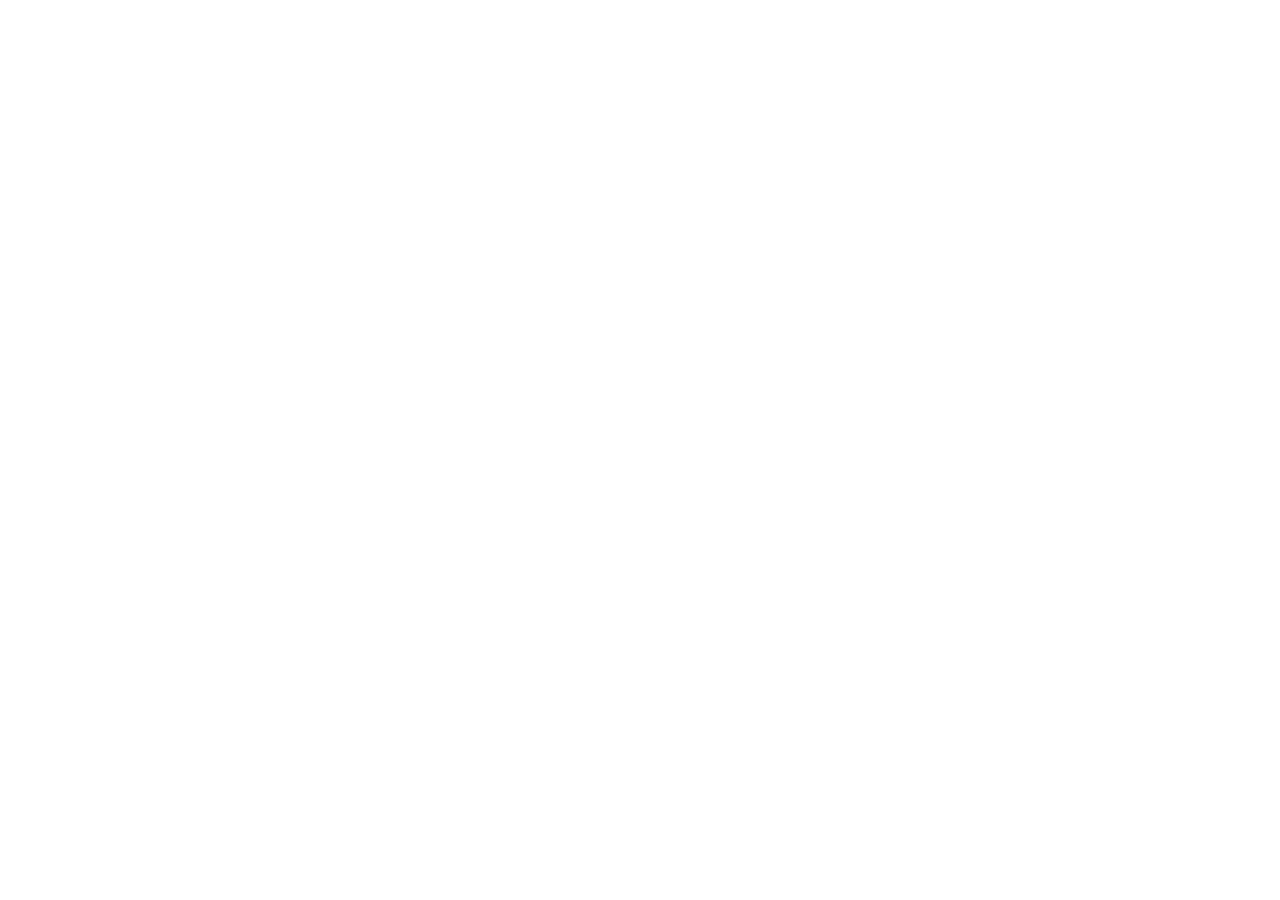
==== index.html @ 075c4d84 "Add files via upload" ====
<!doctype html>
<html lang="en">
  <head>
    <meta charset="UTF-8" />
    <meta name="viewport" content="width=device-width, initial-scale=1.0" />
    <meta name="theme-color" content="#07091a" />
    <meta name="description" content="Wladimiro Leone — postdoctoral researcher in high-energy astrophysics, time-domain astronomy, and fundamental physics." />
    <link rel="icon" href="/favicon.svg" />
    <title>Wladimiro Leone | High-Energy Astrophysicist</title>
    <script type="module" crossorigin src="/assets/index-Dqs31Gxr.js"></script>
    <link rel="stylesheet" crossorigin href="/assets/index-76JnmZGb.css">
  </head>
  <body>
    <div id="root"></div>
  </body>
</html>
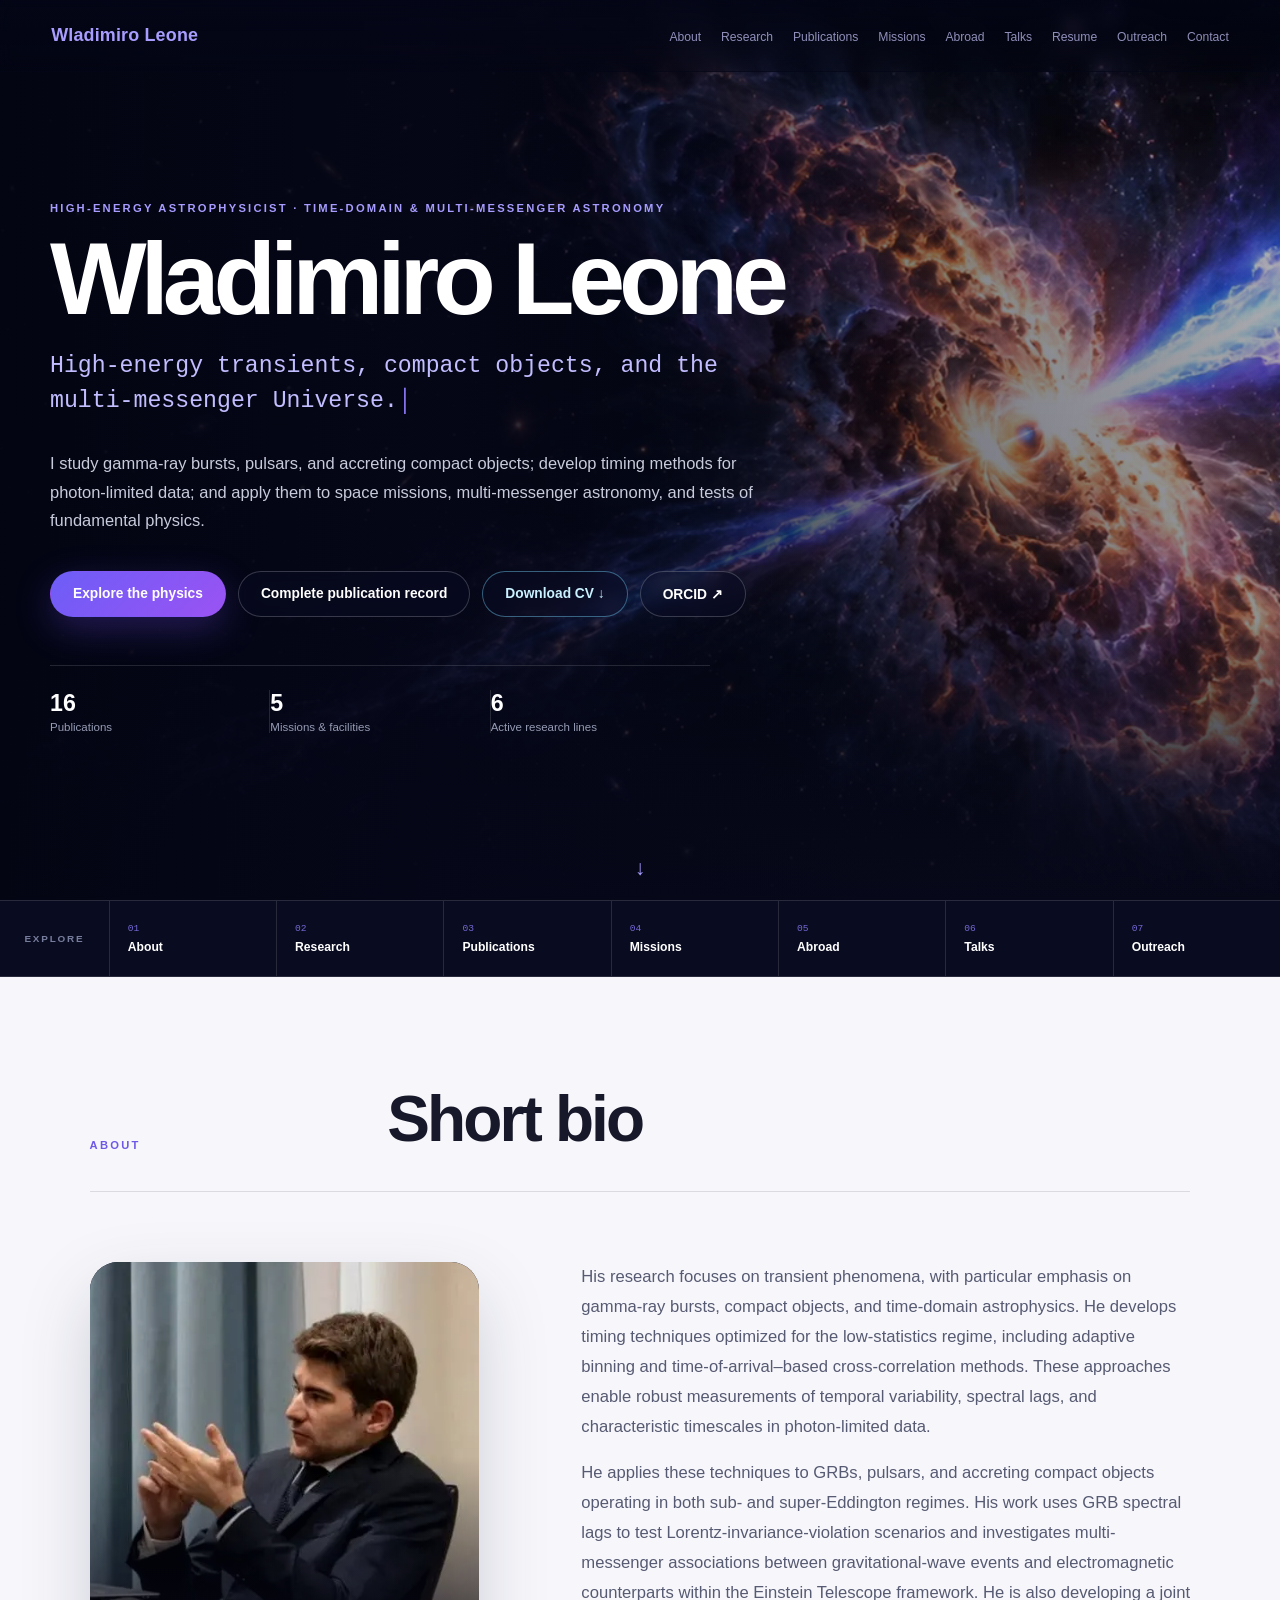
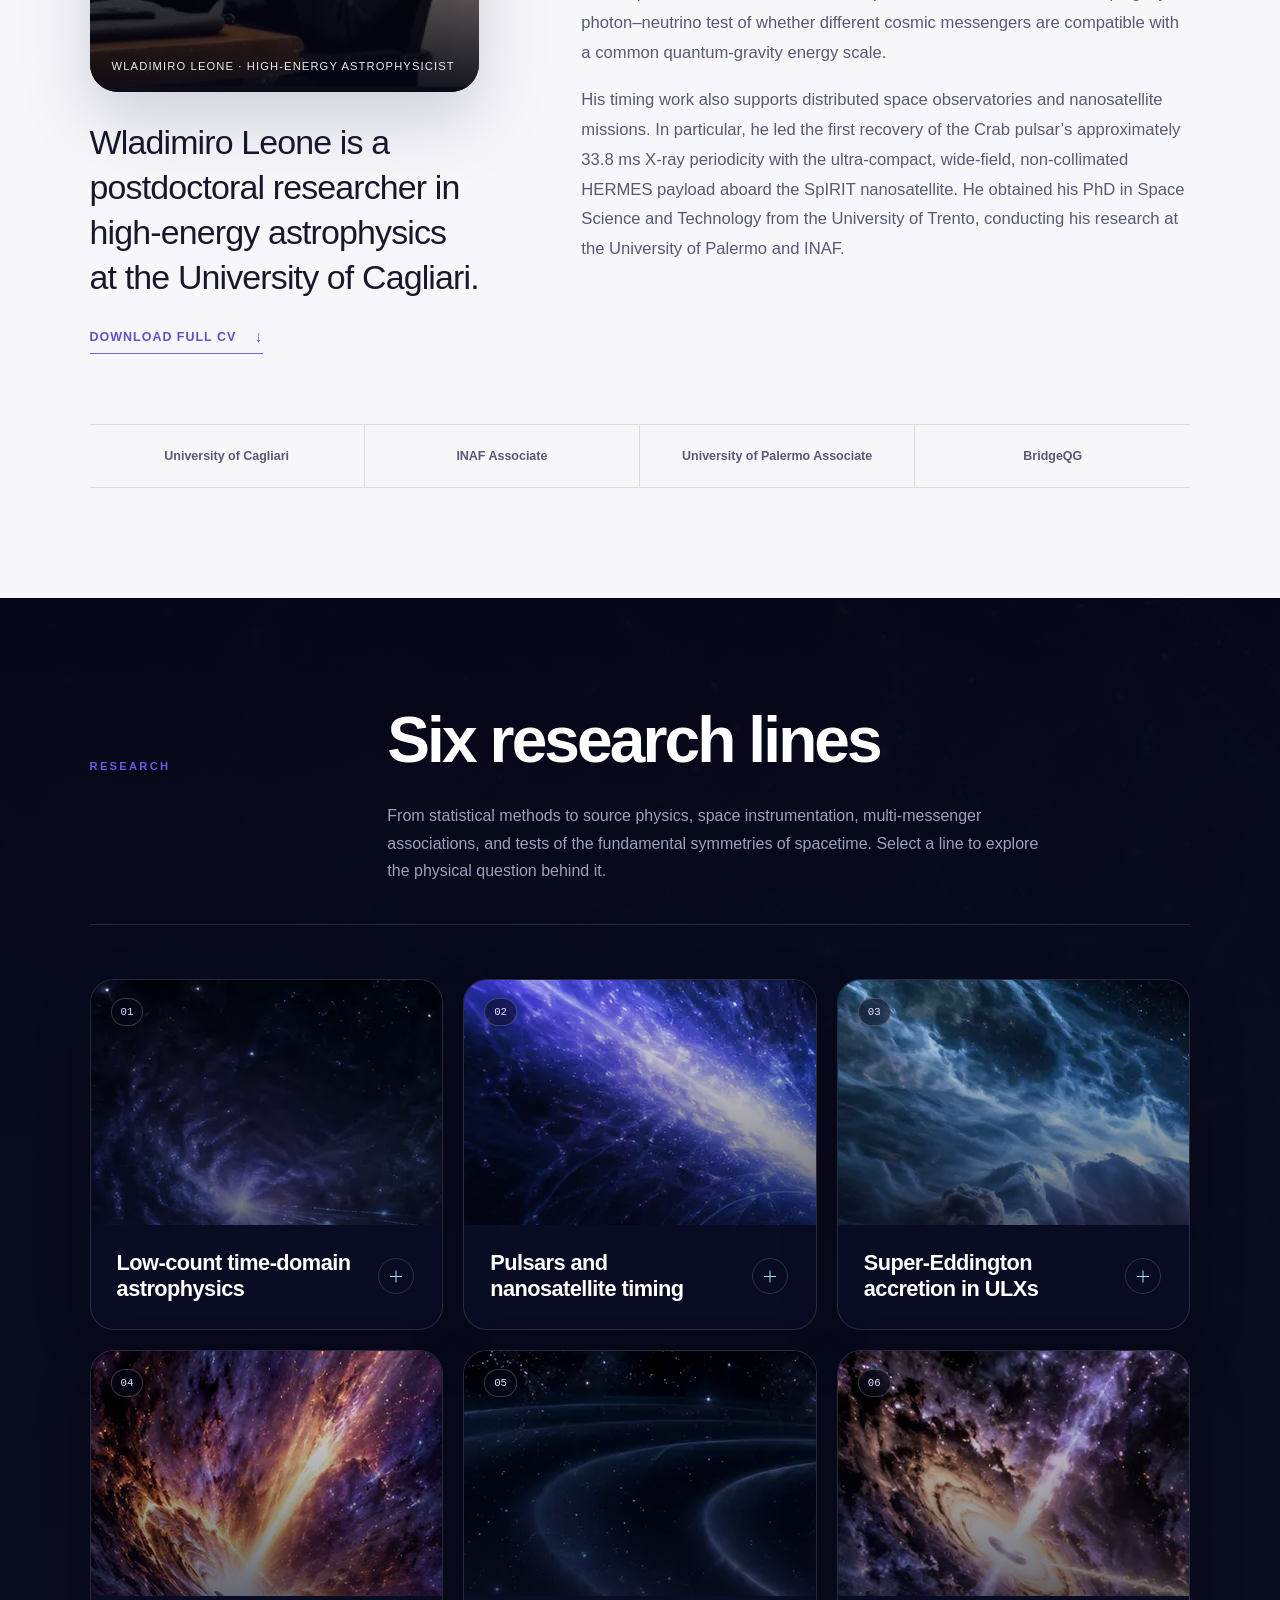
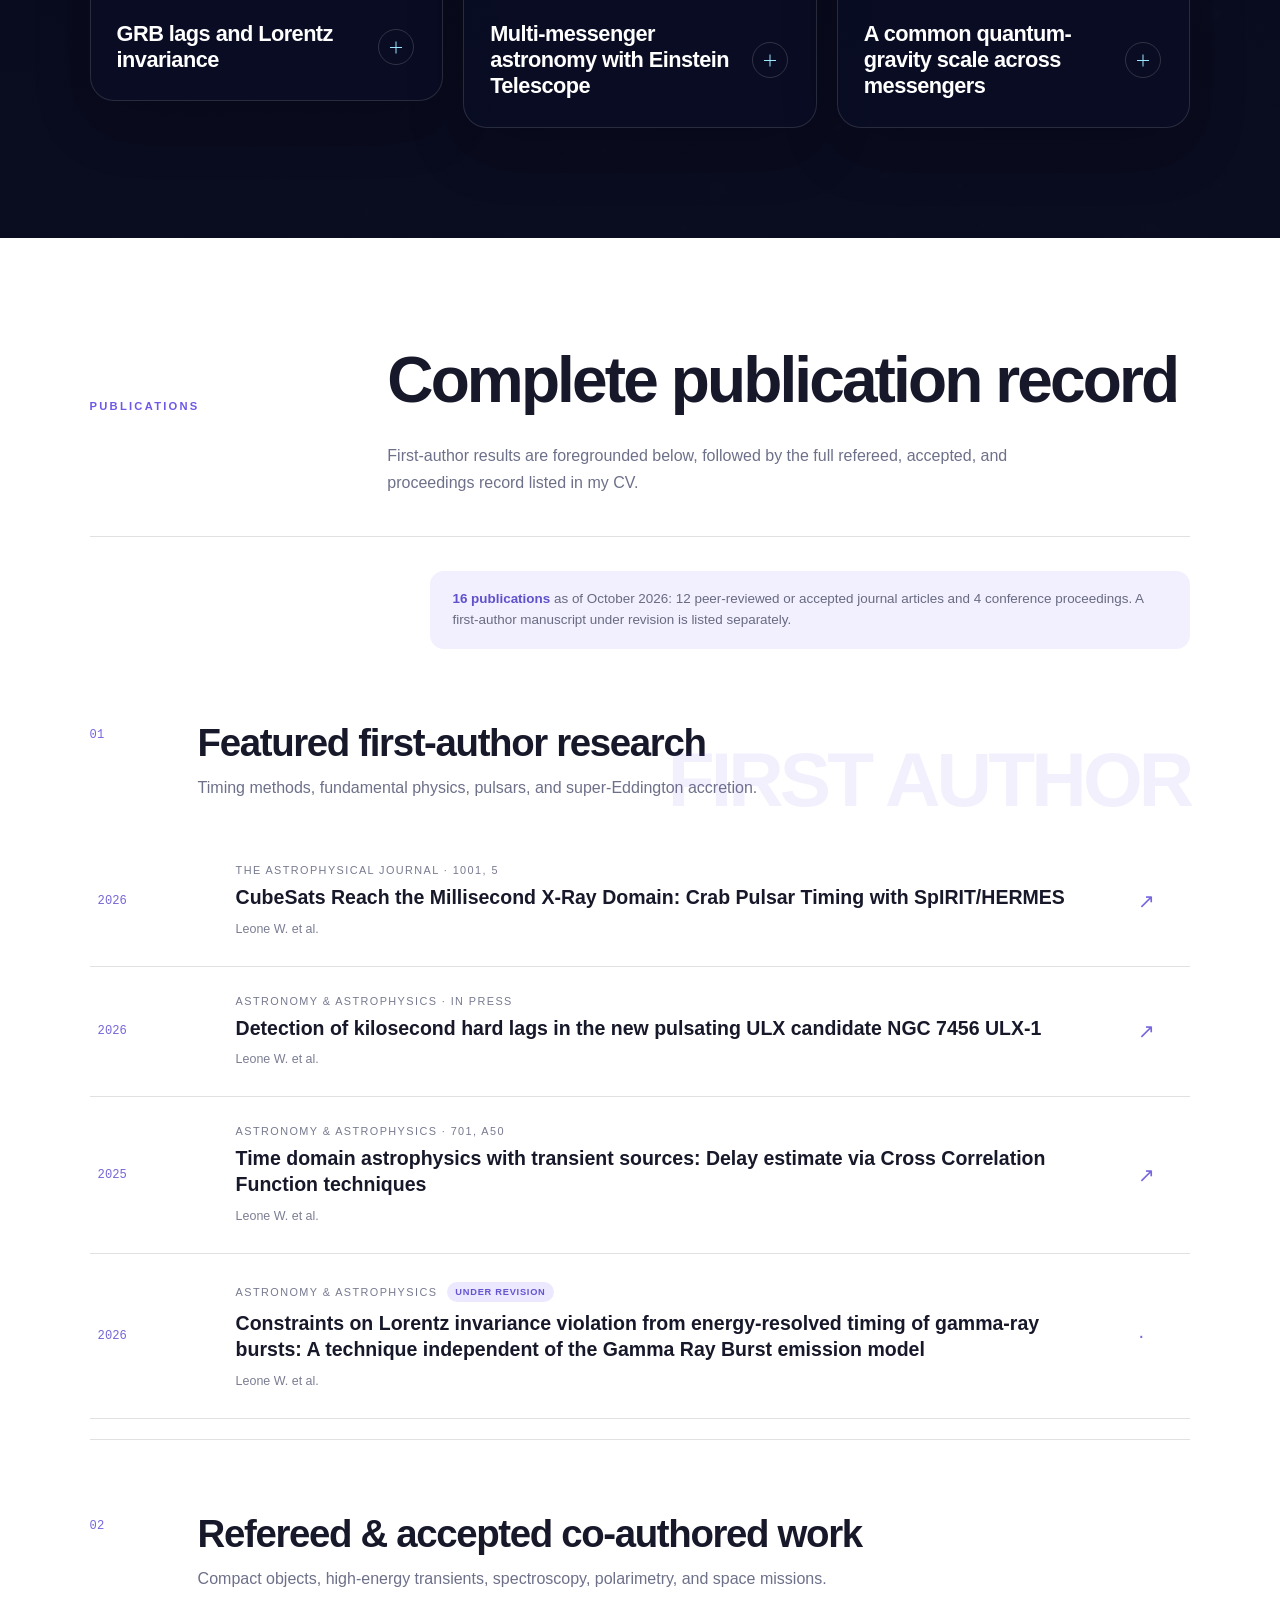
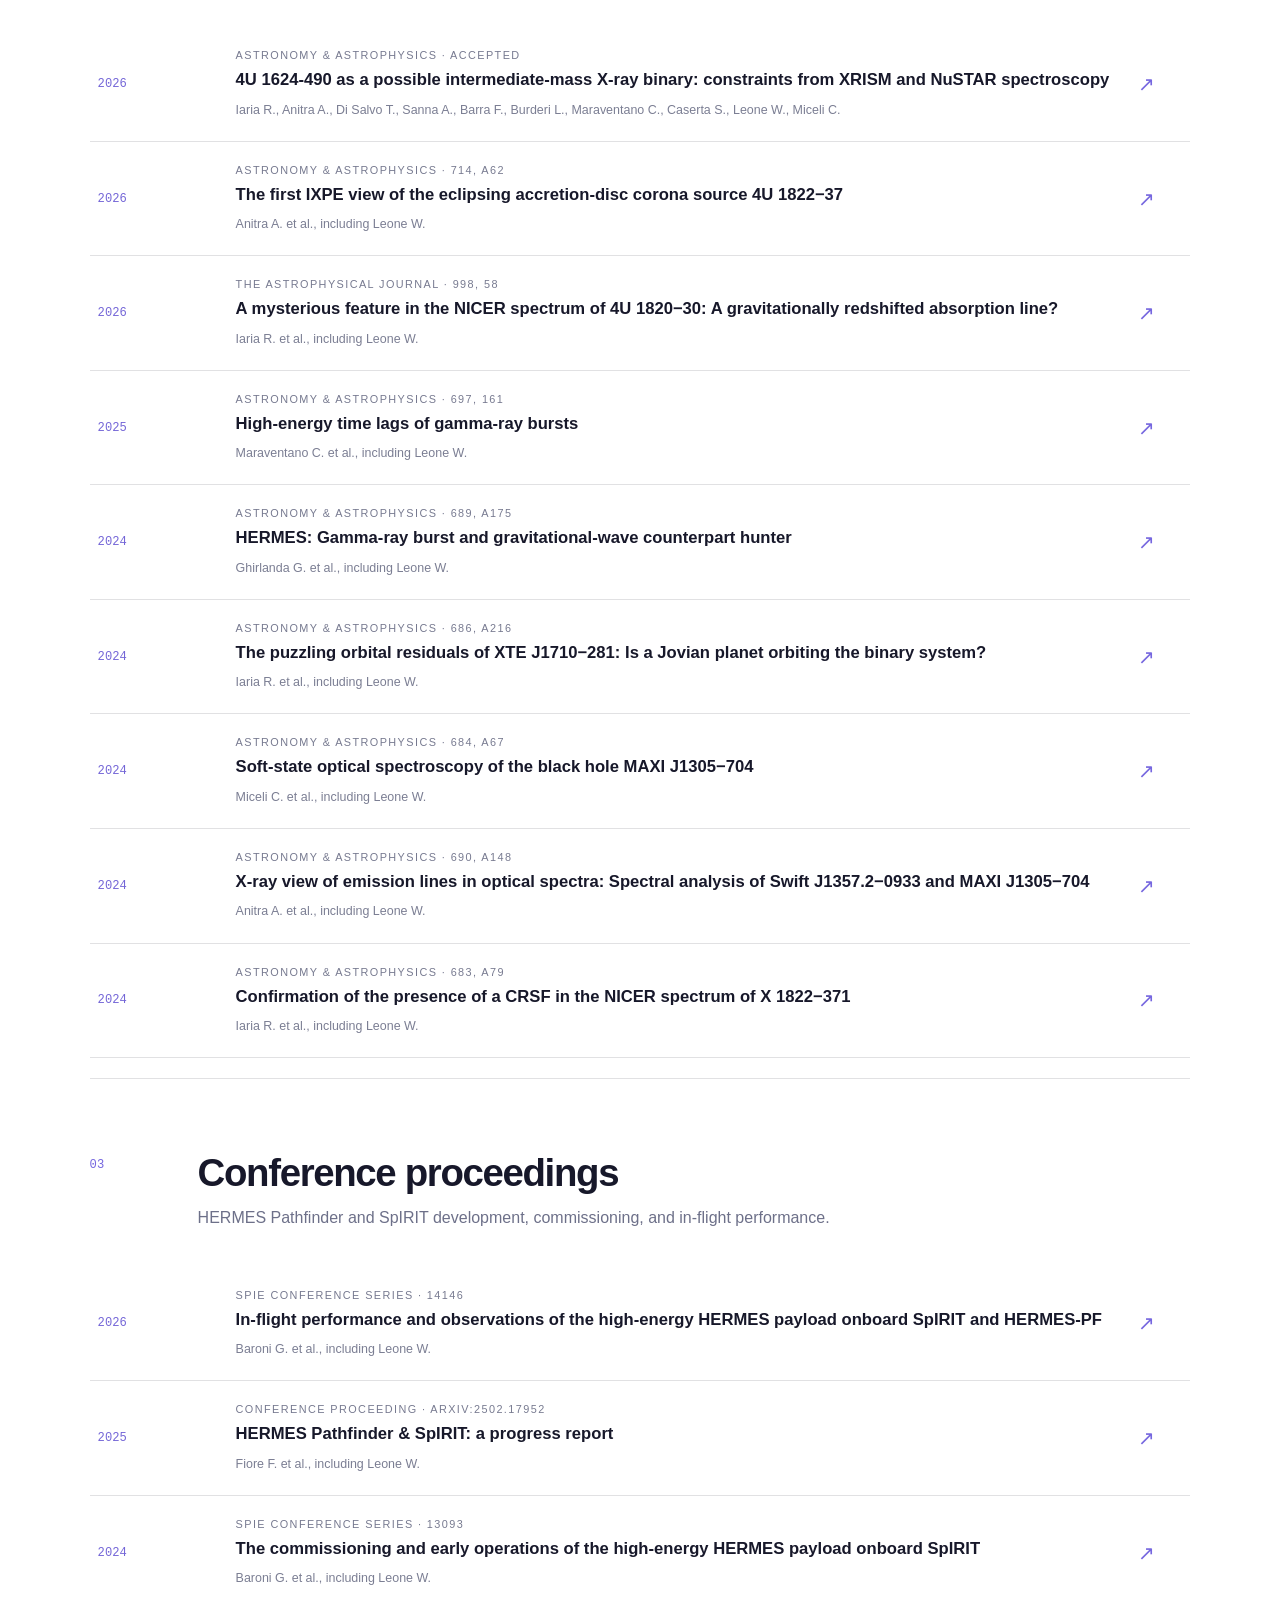
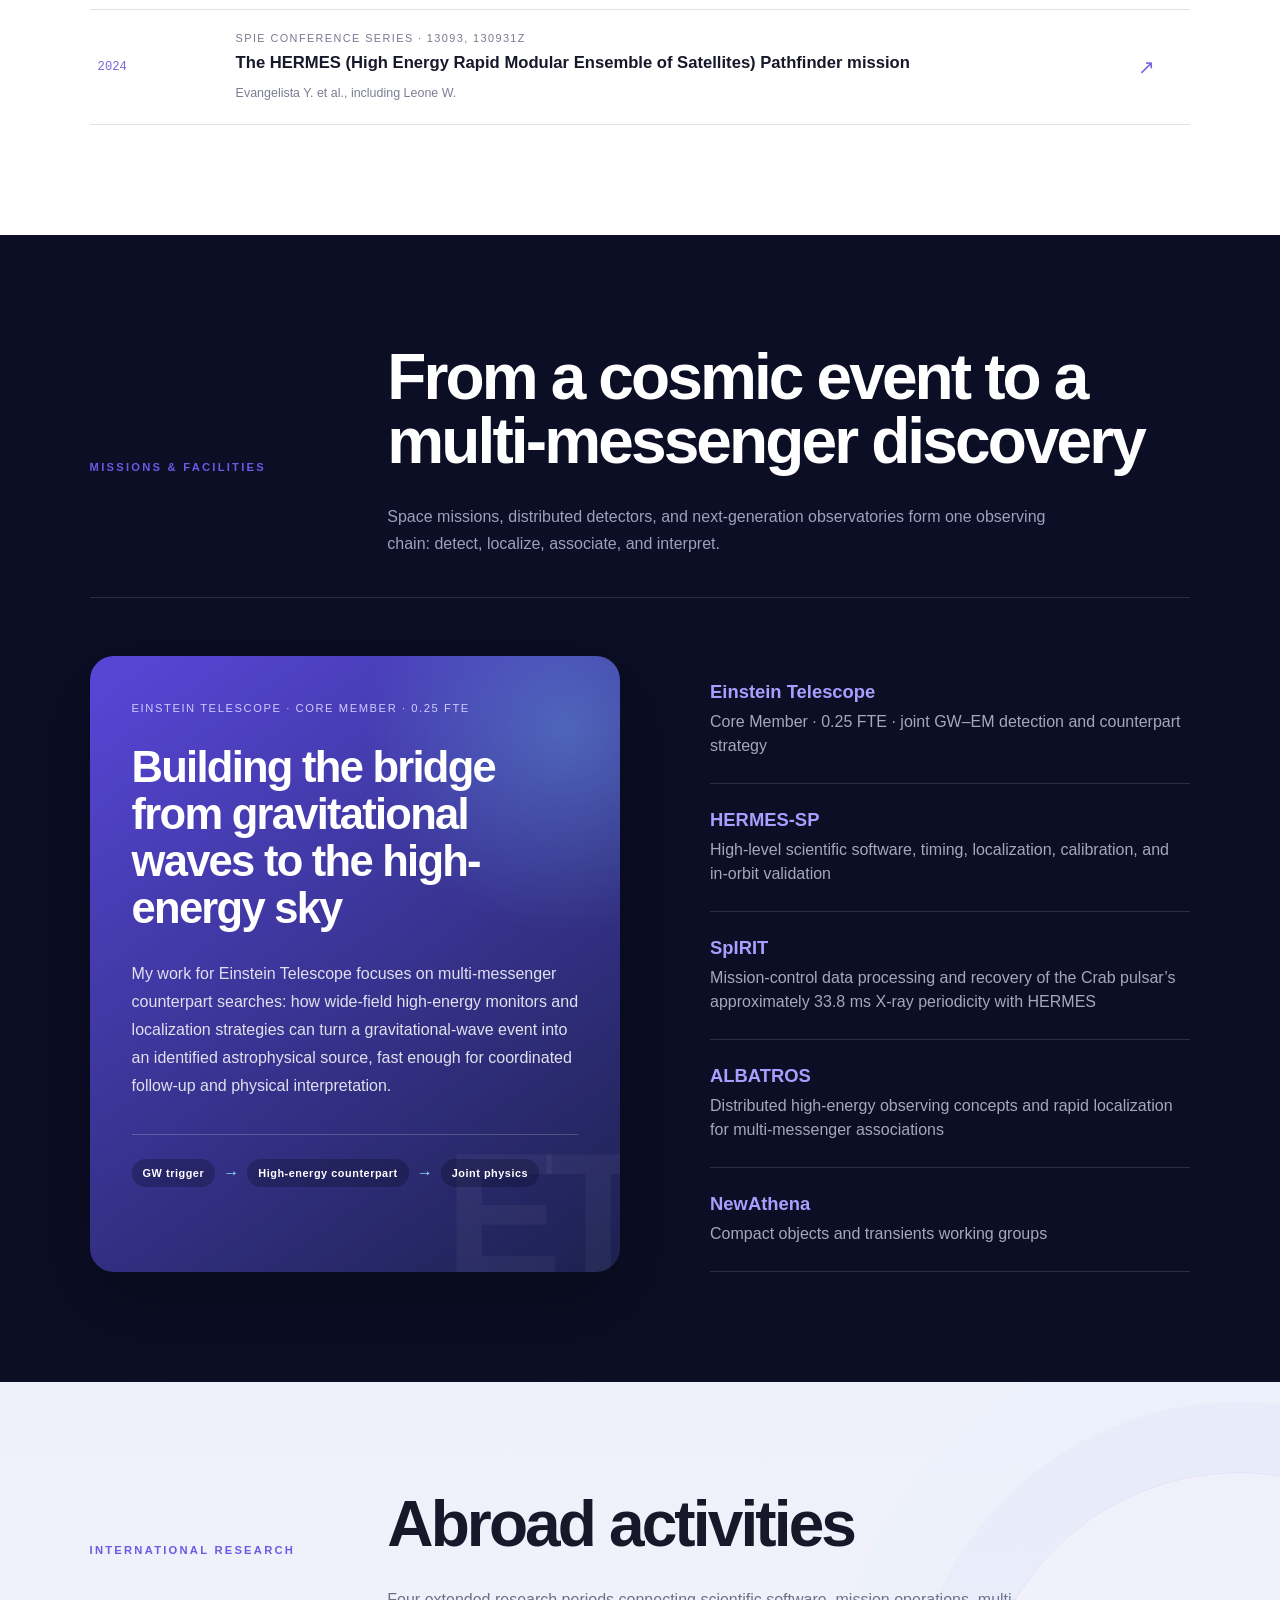
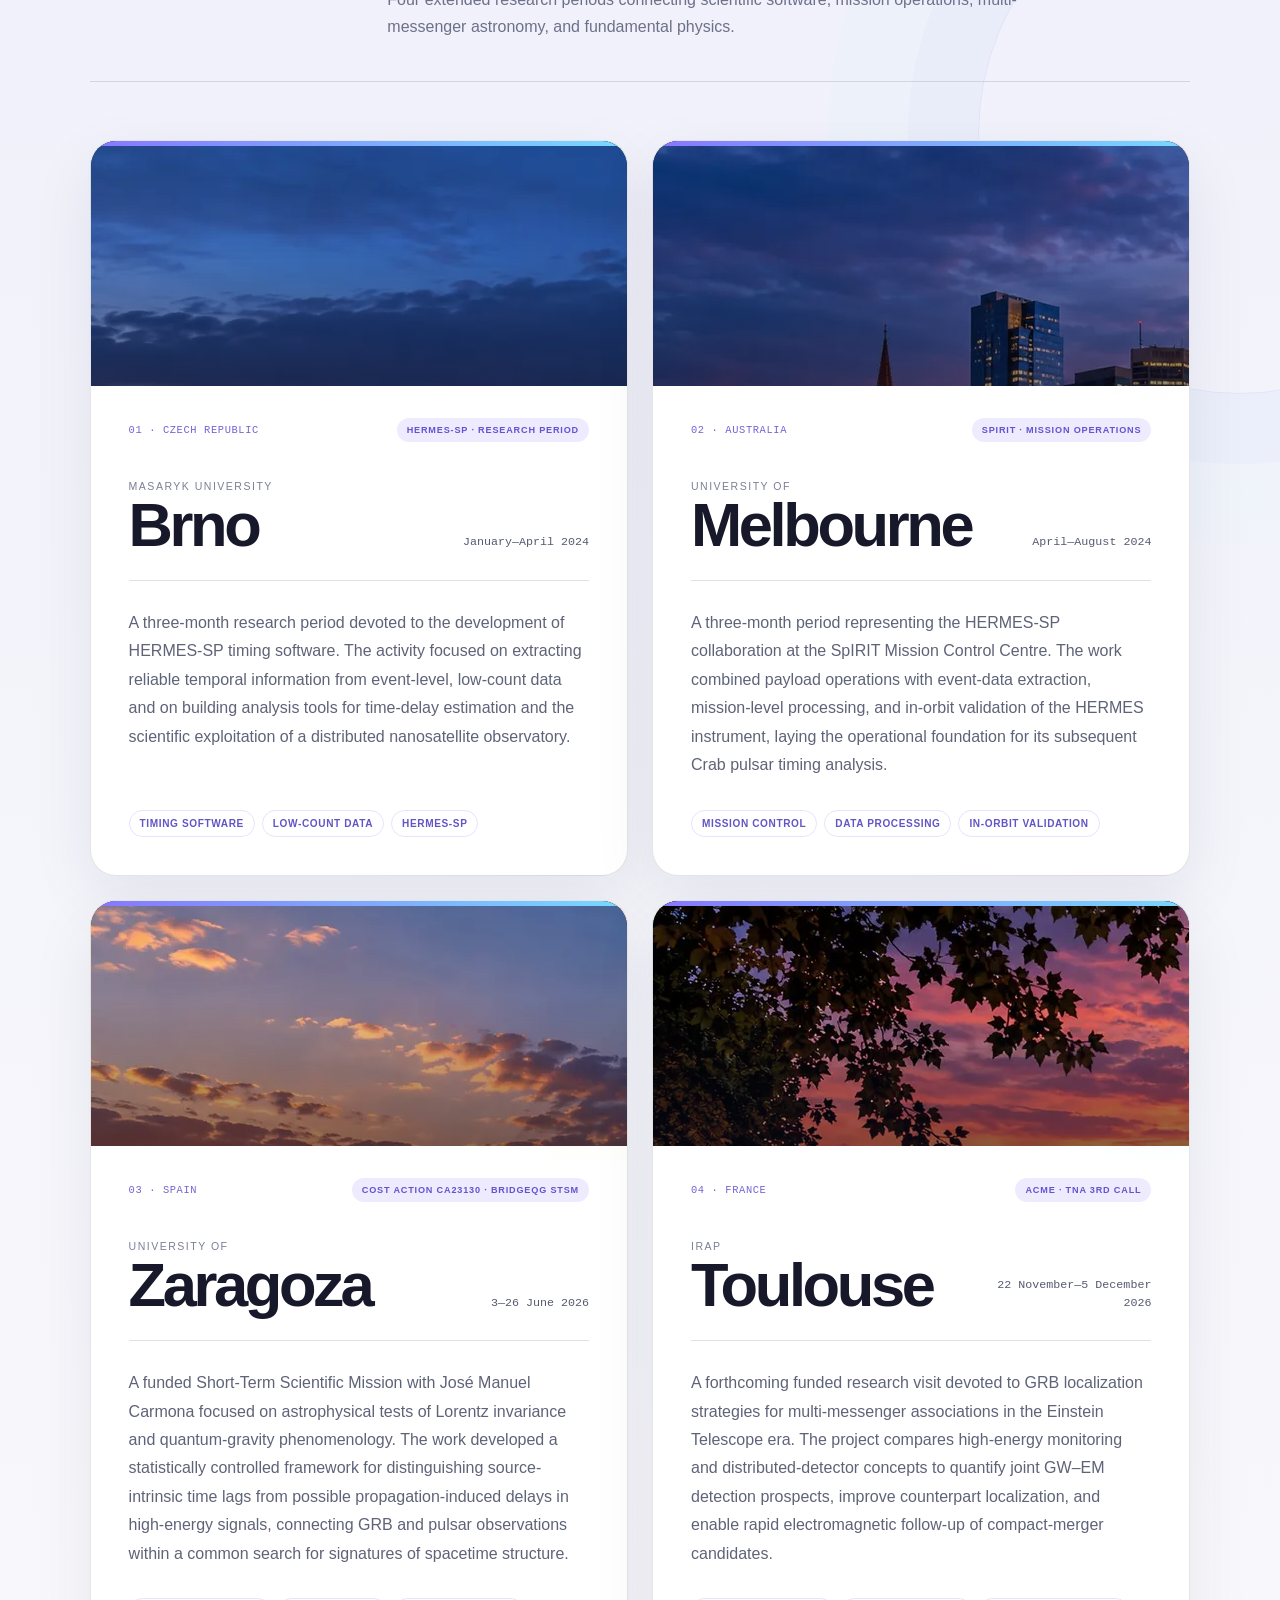
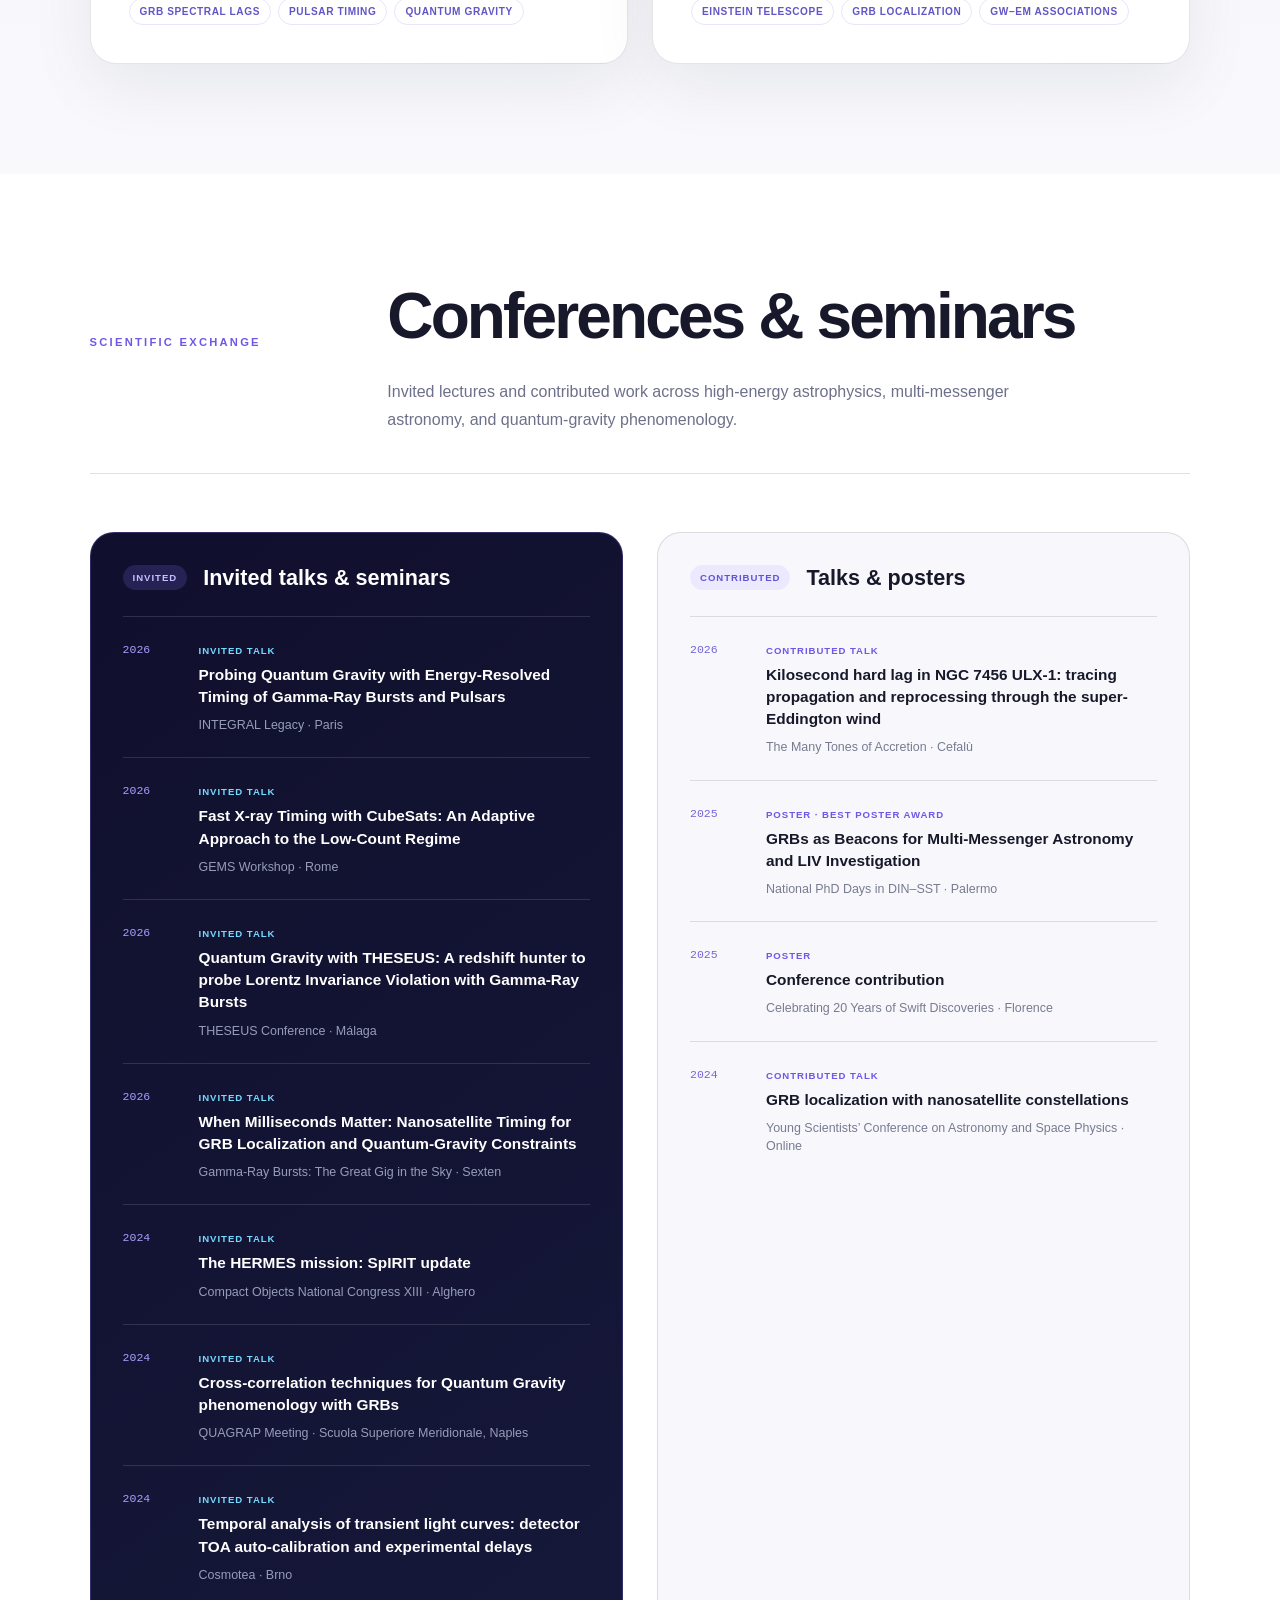
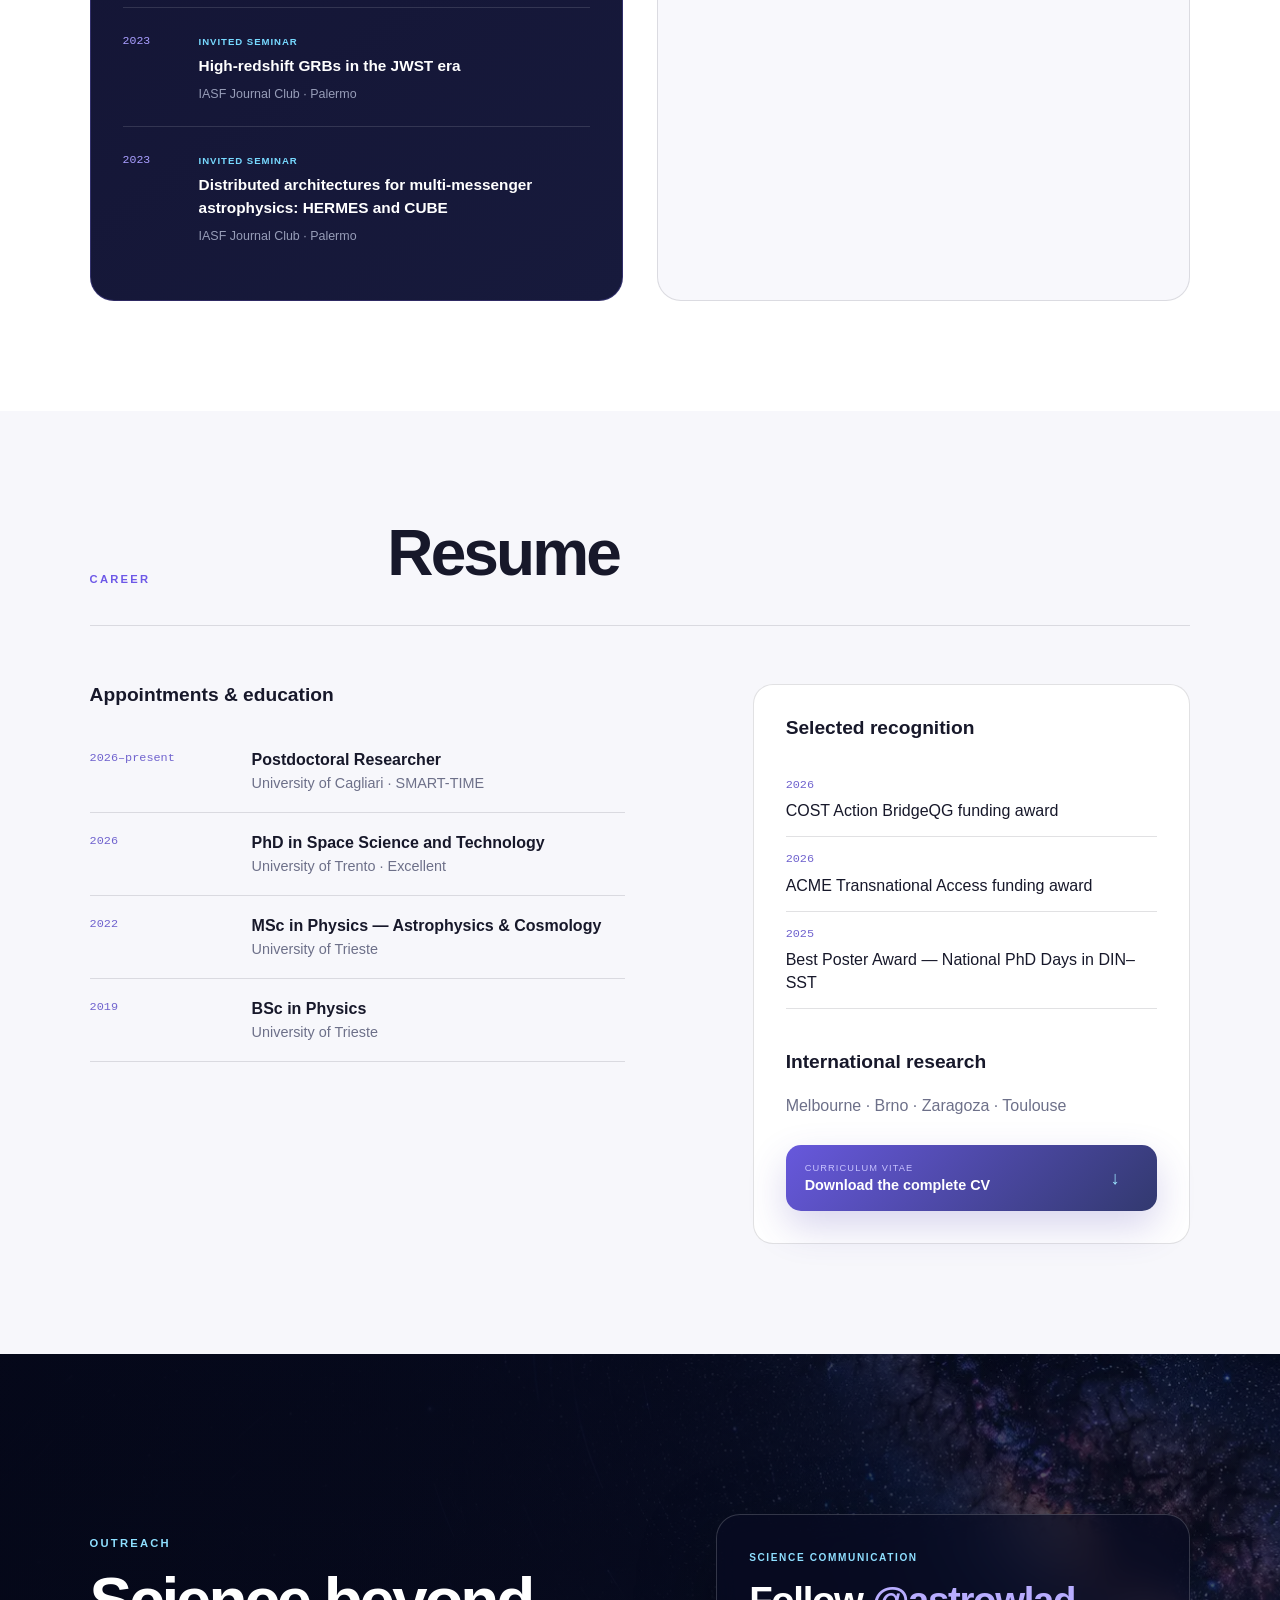
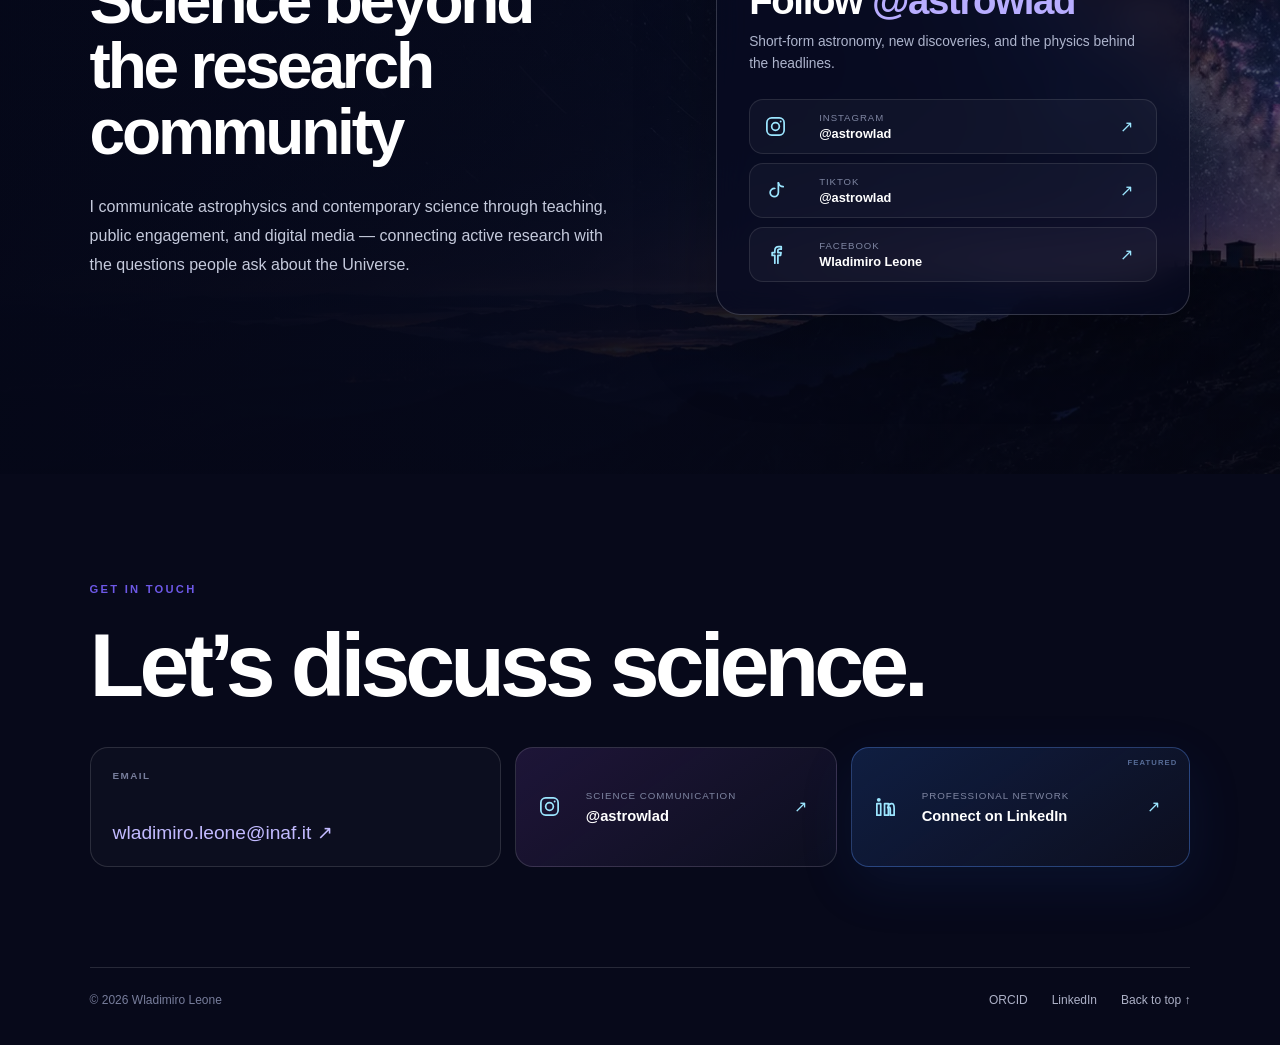
==== commit 6c25464e: "Add files via upload" ====
--- a/index.html
+++ b/index.html
@@ -5,10 +5,10 @@
     <meta name="viewport" content="width=device-width, initial-scale=1.0" />
     <meta name="theme-color" content="#07091a" />
     <meta name="description" content="Wladimiro Leone — postdoctoral researcher in high-energy astrophysics, time-domain astronomy, and fundamental physics." />
-    <link rel="icon" href="/favicon.svg" />
+    <link rel="icon" href="./favicon.svg" />
     <title>Wladimiro Leone | High-Energy Astrophysicist</title>
-    <script type="module" crossorigin src="/assets/index-Dqs31Gxr.js"></script>
-    <link rel="stylesheet" crossorigin href="/assets/index-76JnmZGb.css">
+    <script type="module" crossorigin src="./assets/index-ZwZs2slT.js"></script>
+    <link rel="stylesheet" crossorigin href="./assets/index-C0X42o8k.css">
   </head>
   <body>
     <div id="root"></div>
--- a/assets/index-C0X42o8k.css
+++ b/assets/index-C0X42o8k.css
@@ -0,0 +1 @@
+:root{--bg:#07091a;--bg-2:#0d1027;--paper:#f5f6fb;--ink:#17182a;--muted:#6d7089;--violet:#8777ff;--violet-2:#b082ff;--cyan:#77d9ff;--line:#18192b21;--line-dark:#ffffff21}*{box-sizing:border-box}html{scroll-behavior:smooth;background:var(--bg)}body{background:var(--paper);color:var(--ink);margin:0;font-family:Arial,Helvetica,sans-serif}a{color:inherit;text-decoration:none}.section[id],footer[id]{scroll-margin-top:74px}.topbar{z-index:50;color:#cbc9ff;-webkit-backdrop-filter:blur(8px);backdrop-filter:blur(8px);background:linear-gradient(#040617b8,#04061738);border-bottom:1px solid #0000;justify-content:space-between;align-items:center;height:72px;padding:0 clamp(22px,4vw,64px);transition:background .25s,border-color .25s,box-shadow .25s;display:flex;position:fixed;inset:0 0 auto}.topbar.is-scrolled{-webkit-backdrop-filter:blur(18px);backdrop-filter:blur(18px);background:#07091ae0;border-color:#ffffff1a;box-shadow:0 14px 38px #00000038}.scroll-progress{background:linear-gradient(90deg,var(--violet),var(--cyan));height:2px;transition:width 80ms linear;position:absolute;bottom:-1px;left:0;box-shadow:0 0 12px #77d9ffa6}.brand{letter-spacing:.01em;color:#a99cff;font-size:1.12rem;font-weight:700}.topbar nav{gap:clamp(12px,1.55vw,25px);font-size:.76rem;display:flex}.topbar nav a{opacity:.7;padding:27px 0 25px;transition:opacity .2s,color .2s;position:relative}.topbar nav a:after{content:"";background:var(--cyan);height:1px;transition:right .25s;position:absolute;bottom:18px;left:0;right:100%}.topbar nav a:hover,.topbar nav a.active{opacity:1;color:#fff}.topbar nav a:hover:after,.topbar nav a.active:after{right:0}.menu-toggle{cursor:pointer;background:#ffffff0a;border:1px solid #ffffff29;border-radius:50%;width:42px;height:42px;padding:0;display:none}.menu-toggle span{background:#fff;width:17px;height:1px;margin:5px auto;transition:transform .25s;display:block}.menu-toggle.open span:first-child{transform:translateY(3px)rotate(45deg)}.menu-toggle.open span:last-child{transform:translateY(-3px)rotate(-45deg)}.mobile-nav-panel{z-index:45;color:#fff;background:radial-gradient(circle at 80% 15%,#77d9ff26,#0000 28%),linear-gradient(145deg,#080a20,#121632);padding:110px 24px 34px;position:fixed;inset:0;overflow:auto}.mobile-nav-label{color:#8478e9;letter-spacing:.18em;text-transform:uppercase;margin-bottom:25px;font-size:.65rem;font-weight:700;display:block}.mobile-nav-panel nav{display:grid}.mobile-nav-panel nav a{border-bottom:1px solid var(--line-dark);letter-spacing:-.035em;align-items:center;gap:20px;padding:17px 0;font-size:clamp(1.7rem,7vw,2.7rem);font-weight:700;display:flex}.mobile-nav-panel nav a span{color:#7569d4;letter-spacing:0;font-family:monospace;font-size:.68rem}.mobile-nav-panel nav a.active{color:#9ce6ff}.mobile-orcid{color:#c5c9dc;border:1px solid #ffffff2e;border-radius:999px;margin-top:34px;padding:12px 18px;font-size:.78rem;display:inline-block}.back-to-top{z-index:40;color:#fff;-webkit-backdrop-filter:blur(12px);backdrop-filter:blur(12px);opacity:0;pointer-events:none;background:#0d1027e0;border:1px solid #ffffff2e;border-radius:50%;place-items:center;width:46px;height:46px;transition:opacity .25s,transform .25s,background .2s;display:grid;position:fixed;bottom:24px;right:24px;transform:translateY(14px);box-shadow:0 15px 38px #00000040}.back-to-top.visible{opacity:1;pointer-events:auto;transform:none}.back-to-top:hover{background:#6656dd}.hero{background:var(--bg);color:#fff;align-items:center;height:100svh;min-height:800px;display:flex;position:relative;overflow:hidden}.hero-bg,.hero-video{object-fit:cover;object-position:center;filter:saturate(1.08)contrast(1.04);width:100%;height:100%;position:absolute;inset:0}.hero-bg{z-index:0}.hero-video{z-index:1}.hero-overlay{z-index:1;background:linear-gradient(90deg,#030513f7 0%,#050718e3 34%,#0608195e 70%,#0406141f 100%),linear-gradient(#04061626,#05071859 68%,#07091a 100%);position:absolute;inset:0}.hero-grid{background-image:linear-gradient(#9284ff09 1px,#0000 1px),linear-gradient(90deg,#9284ff09 1px,#0000 1px);background-size:54px 54px;position:absolute;inset:0;-webkit-mask-image:linear-gradient(#000,#0000 85%);mask-image:linear-gradient(#000,#0000 85%)}.hero-inner{z-index:2;text-align:left;width:min(1180px,100% - 48px);margin:0 auto;padding:116px 0 92px;position:relative}.portrait-mark{background:linear-gradient(145deg,#25284f,#11142c);border:3px solid #ad9dff7a;border-radius:50%;place-items:center;width:124px;height:124px;margin:0 auto 28px;display:grid;position:relative;box-shadow:0 0 0 8px #7d6cff0f,0 22px 70px #0000006b}.portrait-mark:before{content:"";border:1px solid #77d9ff59;border-radius:50%;position:absolute;inset:12px}.portrait-mark span{letter-spacing:.08em;background:linear-gradient(135deg,#fff,#a99cff);color:#0000;-webkit-background-clip:text;font-size:2rem;font-weight:700}.portrait-mark i{background:var(--cyan);width:9px;height:9px;box-shadow:0 0 16px var(--cyan);border-radius:50%;position:absolute;bottom:22px;right:8px}.kicker,.section-kicker{text-transform:uppercase;letter-spacing:.2em;font-size:.7rem;font-weight:700}.kicker{color:#a79cff}.hero h1{letter-spacing:-.06em;text-wrap:balance;max-width:820px;margin:18px 0 24px;font-size:clamp(4.6rem,8vw,8rem);line-height:.91}.typing-line{color:#c2bdff;max-width:730px;margin:0;font-family:ui-monospace,SFMono-Regular,Menlo,monospace;font-size:clamp(1.05rem,2vw,1.45rem);line-height:1.5}.typing-line span{color:#8f7cff;animation:1s step-end infinite blink}@keyframes blink{50%{opacity:0}}.hero-summary{color:#c7cbdb;max-width:720px;margin:30px 0 0;font-size:1.03rem;line-height:1.75}.hero-actions{flex-wrap:wrap;justify-content:flex-start;gap:12px;margin-top:36px;display:flex}.button{border:1px solid #fff3;border-radius:999px;padding:14px 22px;font-size:.86rem;font-weight:700;transition:transform .2s,background .2s}.button:hover{transform:translateY(-2px)}.button.primary{background:linear-gradient(135deg,#6d5df7,#9a53f3);border-color:#0000;box-shadow:0 12px 36px #764eff47}.button.secondary{-webkit-backdrop-filter:blur(8px);backdrop-filter:blur(8px);background:#0a0c247a}.cv-button{color:#c9f1ff;background:#29719b2e;border-color:#77d9ff6b}.hero-stats{border-top:1px solid var(--line-dark);justify-content:flex-start;gap:0;max-width:660px;margin:48px 0 0;padding-top:24px;display:flex}.hero-stats div{border-right:1px solid var(--line-dark);flex:1}.hero-stats div:last-child{border:0}.hero-stats strong{color:#fff;font-size:1.45rem;display:block}.hero-stats span{color:#969cb4;margin-top:4px;font-size:.72rem;display:block}.scroll-cue{z-index:3;color:#a79cff;font-size:1.3rem;position:absolute;bottom:20px;left:50%;transform:translate(-50%)}.explore-strip{color:#fff;border-top:1px solid var(--line-dark);border-bottom:1px solid var(--line-dark);background:#090b20;grid-template-columns:.65fr repeat(7,1fr);align-items:stretch;display:grid}.explore-strip>span{color:#777d9c;letter-spacing:.18em;text-transform:uppercase;place-items:center;font-size:.62rem;font-weight:700;display:grid}.explore-strip a{border-left:1px solid var(--line-dark);padding:22px 18px;font-size:.76rem;font-weight:700;transition:background .22s,color .22s,padding-left .22s;position:relative;overflow:hidden}.explore-strip a:after{content:"→";opacity:0;color:var(--cyan);transition:all .22s;position:absolute;right:16px;transform:translate(-6px)}.explore-strip a:hover{color:#fff;background:#8777ff17;padding-left:24px}.explore-strip a:hover:after{opacity:1;transform:none}.explore-strip i{color:#7569d4;margin-bottom:6px;font-family:monospace;font-size:.6rem;font-style:normal;font-weight:400;display:block}.section{padding:110px clamp(24px,7vw,112px)}.section-head{border-bottom:1px solid var(--line);grid-template-columns:.25fr .75fr;align-items:end;gap:30px;padding-bottom:40px;display:grid}.section-head h2{letter-spacing:-.045em;margin:0;font-size:clamp(2.6rem,5vw,5rem);line-height:1}.section-head>p{max-width:670px;color:var(--muted);grid-column:2;margin:0;line-height:1.7}.section-kicker{color:#6d58e7}.section-head.inverse{border-color:var(--line-dark)}.section-head.inverse h2{color:#fff}.section-head.inverse>p{color:#9ba1be}.about{background:#f7f7fb}.bio-layout{grid-template-columns:.78fr 1.22fr;align-items:start;gap:8vw;padding:70px 0;display:grid}.bio-intro{gap:28px;display:grid}.bio-portrait{background:#0c1027;border-radius:28px;min-height:430px;position:relative;overflow:hidden;box-shadow:0 28px 70px #15193b2e}.bio-portrait:after{content:"";background:linear-gradient(#0000,#050716e6);position:absolute;inset:45% 0 0}.bio-portrait img{object-fit:cover;object-position:center 28%;filter:saturate(.9)contrast(1.03);width:100%;height:100%;position:absolute;inset:0}.bio-portrait span{z-index:1;color:#e8e9f4;letter-spacing:.1em;text-transform:uppercase;font-size:.7rem;position:absolute;bottom:20px;left:22px;right:22px}.bio-lead{letter-spacing:-.025em;margin:0;font-size:clamp(1.65rem,2.65vw,2.45rem);line-height:1.33}.inline-download{color:#5f51ca;letter-spacing:.08em;text-transform:uppercase;border-bottom:1px solid #7464dd;align-items:center;gap:18px;width:max-content;padding-bottom:7px;font-size:.78rem;font-weight:700;display:flex}.inline-download span{font-size:1rem}.bio-copy{color:#565a72;font-size:1.04rem;line-height:1.8}.bio-copy p:first-child{margin-top:0}.affiliation-strip{border-top:1px solid var(--line);border-bottom:1px solid var(--line);grid-template-columns:repeat(4,1fr);display:grid}.affiliation-strip span{text-align:center;border-right:1px solid var(--line);color:#565a72;padding:24px 18px;font-size:.78rem;font-weight:700}.affiliation-strip span:last-child{border:0}.dark-section{isolation:isolate;color:#fff;background:#090b20;position:relative;overflow:hidden}.dark-section:before{content:"";z-index:-2;opacity:.34;background:url(../multimessenger-cosmos-v2.webp) top/cover no-repeat;position:absolute;inset:0;transform:scale(1.02)}.dark-section:after{content:"";z-index:-1;background:linear-gradient(#050718e3,#080a1df5 37%,#0a0c1ffa),linear-gradient(90deg,#060819b3,#0000 70%);position:absolute;inset:0}.research-grid{grid-template-columns:repeat(3,minmax(0,1fr));align-items:start;gap:20px;padding-top:54px;display:grid}.research-card{border:1px solid var(--line-dark);background:#0a0d24c7;border-radius:24px;transition:transform .28s,border-color .28s,background .28s,box-shadow .28s;position:relative;overflow:hidden;box-shadow:0 22px 60px #00000029}.research-card:hover{background:#0d112ee6;border-color:#77d9ff5c;transform:translateY(-6px);box-shadow:0 30px 76px #0000004d}.research-card[open]{background:#0c0f2af0;border-color:#8f82f86b}.research-card summary{cursor:pointer;outline:none;list-style:none;display:block}.research-card summary::-webkit-details-marker{display:none}.research-card summary:focus-visible{box-shadow:inset 0 0 0 2px var(--cyan)}.research-visual{background:#090b20;height:245px;display:block;position:relative;overflow:hidden}.research-visual img{object-fit:cover;filter:saturate(.88)contrast(1.04);transition:transform .55s,filter .35s}.research-card:hover .research-visual img,.research-card[open] .research-visual img{filter:saturate(1.08)contrast(1.05);transform:scale(1.045)}.research-visual-shade{background:linear-gradient(#04061408,#0608199e);position:absolute;inset:0}.card-index{-webkit-backdrop-filter:blur(8px);backdrop-filter:blur(8px);color:#e3dfff;background:#0608198c;border:1px solid #fff3;border-radius:999px;padding:7px 9px;font-family:monospace;font-size:.67rem;position:absolute;top:18px;left:20px}.research-title-row{grid-template-columns:1fr 38px;align-items:center;gap:18px;padding:25px 26px 27px;display:grid}.research-card h3{letter-spacing:-.025em;margin:0;font-size:clamp(1.3rem,1.7vw,1.7rem);line-height:1.2}.research-toggle{border:1px solid #ffffff29;border-radius:50%;place-items:center;width:36px;height:36px;transition:background .22s,border-color .22s,transform .3s;display:grid;position:relative}.research-toggle i{background:#9ce6ff;width:12px;height:1px;transition:transform .28s,opacity .28s;position:absolute}.research-toggle i:last-child{transform:rotate(90deg)}.research-card[open] .research-toggle{background:#77d9ff1a;border-color:#77d9ff59;transform:rotate(180deg)}.research-card[open] .research-toggle i:last-child{opacity:0;transform:rotate(0)}.research-body{border-top:1px solid var(--line-dark);padding:26px;animation:.34s both researchReveal}.research-card p{color:#b4b9cf;margin:0;line-height:1.75}.research-card p+p{margin-top:16px}@keyframes researchReveal{0%{opacity:0;transform:translateY(-8px)}to{opacity:1;transform:none}}.tag-row{flex-wrap:wrap;gap:7px;margin-top:auto;padding-top:28px;display:flex}.tag-row span{color:#b7afff;text-transform:uppercase;letter-spacing:.08em;border:1px solid #a497ff3b;border-radius:999px;padding:7px 10px;font-size:.67rem}.papers{background:#fff}.publication-note{color:#676a80;background:#f2f0ff;border-radius:14px;max-width:760px;margin:34px 0 0 auto;padding:18px 22px;font-size:.84rem;line-height:1.55}.publication-note strong{color:#5f51cc}.publication-group{padding-top:72px}.publication-group+.publication-group{border-top:1px solid var(--line);margin-top:20px}.group-heading{grid-template-columns:80px 1fr;align-items:start;gap:28px;max-width:850px;display:grid}.group-heading>span{color:#7667df;padding-top:7px;font-family:monospace;font-size:.76rem}.group-heading h3{letter-spacing:-.035em;margin:0;font-size:clamp(1.75rem,3vw,2.65rem)}.group-heading p{color:var(--muted);margin:10px 0 0;line-height:1.6}.featured-publications{position:relative}.featured-publications:before{content:"FIRST AUTHOR";color:#6d58e717;letter-spacing:-.05em;font-size:clamp(2rem,6vw,6rem);font-weight:800;position:absolute;top:86px;right:0}.paper-list{margin-top:36px;position:relative}.paper-row{border-bottom:1px solid var(--line);grid-template-columns:110px 1fr 44px;align-items:center;gap:28px;padding:28px 8px;transition:background .2s,padding .2s;display:grid}a.paper-row:hover{background:#f4f2ff;padding-left:18px;padding-right:18px}.paper-year{color:#7466d7;font-family:monospace;font-size:.76rem}.paper-meta{flex-wrap:wrap;align-items:center;gap:10px;display:flex}.paper-journal{color:#777a90;text-transform:uppercase;letter-spacing:.13em;font-size:.68rem}.paper-row h3{margin:8px 0 0;font-size:1.22rem;font-weight:600;line-height:1.35}.paper-row p{color:#7b7e93;margin:9px 0 0;font-size:.78rem;line-height:1.45}.paper-arrow{color:#7667df;font-size:1.25rem}.status-pill{color:#6354d2;letter-spacing:.08em;text-transform:uppercase;background:#ece9ff;border-radius:999px;padding:5px 8px;font-size:.58rem;font-weight:700}.paper-list.compact .paper-row{padding-top:22px;padding-bottom:22px}.paper-list.compact .paper-row h3{font-size:1.04rem}.missions{color:#fff;background:#0b0e24}.mission-layout{grid-template-columns:1.05fr .95fr;gap:7vw;padding-top:58px;display:grid}.mission-feature{background:linear-gradient(145deg,#6858e8,#242756);border-radius:24px;padding:42px;box-shadow:0 28px 80px #0000003b}.mission-feature>span{letter-spacing:.14em;text-transform:uppercase;color:#d0cbff;font-size:.7rem}.mission-feature h3{letter-spacing:-.04em;margin:28px 0;font-size:clamp(2rem,3.4vw,3.5rem);line-height:1.08}.mission-feature p{color:#e0e0ee;margin:0;line-height:1.75}.et-feature{background:radial-gradient(circle at 90% 12%,#77d9ff47,#0000 28%),linear-gradient(145deg,#5747d9,#1c214e);position:relative;overflow:hidden}.et-feature:after{content:"ET";color:#ffffff0b;letter-spacing:-.1em;font-size:11rem;font-weight:900;position:absolute;bottom:-44px;right:-14px}.mission-flow{z-index:1;border-top:1px solid #fff3;flex-wrap:wrap;align-items:center;gap:8px;margin-top:34px;padding-top:24px;display:flex;position:relative}.mission-flow span{color:#fff;letter-spacing:.05em;text-transform:none;background:#07091a47;border-radius:999px;padding:8px 11px;font-size:.68rem;font-weight:700}.mission-flow i{color:#9ce3ff;font-style:normal}.mission-list article{border-bottom:1px solid var(--line-dark);padding:25px 0;transition:padding-left .22s,background .22s}.mission-list article:hover{background:linear-gradient(90deg,#8777ff12,#0000);padding-left:14px}.mission-list strong{color:#a99eff;margin-bottom:7px;font-size:1.15rem;display:block}.mission-list span{color:#a3a8be;line-height:1.5}.abroad{background:linear-gradient(#eff0fa,#f9f9fc);position:relative;overflow:hidden}.abroad:before{content:"";border:1px solid #6d58e71a;border-radius:50%;width:520px;height:520px;position:absolute;top:90px;right:-220px;box-shadow:0 0 0 70px #6d58e706,0 0 0 150px #77d9ff05}.abroad-grid{grid-template-columns:1fr 1fr;gap:24px;padding-top:58px;display:grid;position:relative}.activity-card{background:#fff;border:1px solid #18192b1c;border-radius:26px;flex-direction:column;min-height:720px;padding:38px;transition:transform .28s,box-shadow .28s;display:flex;position:relative;overflow:hidden;box-shadow:0 22px 65px #14173613}.activity-card:hover{transform:translateY(-7px);box-shadow:0 34px 85px #14173624}.activity-card:before{content:"";z-index:3;background:linear-gradient(90deg,var(--violet),var(--cyan));height:5px;position:absolute;inset:0 0 auto}.brno-card{background:radial-gradient(circle at 94% 2%,#65d3ad2e,#0000 28%),#fff}.melbourne-card{background:radial-gradient(circle at 94% 2%,#ff84972b,#0000 28%),#fff}.zaragoza-card{background:radial-gradient(circle at 94% 2%,#ffbc6133,#0000 28%),#fff}.toulouse-activity{background:radial-gradient(circle at 94% 2%,#77d9ff38,#0000 28%),#fff}.activity-image{background:#11152d;flex:0 0 245px;height:245px;margin:-38px -38px 32px;position:relative;overflow:hidden}.activity-image:after{content:"";background:linear-gradient(#0000,#080a1e73);position:absolute;inset:40% 0 0}.activity-image img{object-fit:cover;filter:saturate(.92);transition:transform .55s,filter .35s}.activity-card:hover .activity-image img{filter:saturate(1.08);transform:scale(1.045)}.activity-topline{color:#7265d2;letter-spacing:.06em;text-transform:uppercase;justify-content:space-between;align-items:center;gap:18px;font-family:monospace;font-size:.65rem;display:flex}.activity-topline strong{color:#6354ce;letter-spacing:.09em;background:#eeebff;border-radius:999px;padding:7px 10px;font-family:Arial,Helvetica,sans-serif;font-size:.57rem}.activity-place{border-bottom:1px solid var(--line);justify-content:space-between;align-items:end;gap:25px;margin:38px 0 28px;padding-bottom:28px;display:flex}.activity-place span{color:#7b7f95;letter-spacing:.14em;text-transform:uppercase;margin-bottom:5px;font-size:.66rem;display:block}.activity-place h3{letter-spacing:-.055em;margin:0;font-size:clamp(2.7rem,4.8vw,5rem);line-height:.9}.activity-place time{color:#565a70;text-align:right;max-width:170px;font-family:monospace;font-size:.73rem;line-height:1.5}.activity-card>p{color:#5f6378;margin:0;line-height:1.78}.activity-tags{flex-wrap:wrap;gap:7px;margin-top:auto;padding-top:30px;display:flex}.activity-tags span{color:#6255c5;letter-spacing:.06em;text-transform:uppercase;border:1px solid #6d58e729;border-radius:999px;padding:7px 10px;font-size:.63rem;font-weight:700}.talks{background:#fff}.events-layout{grid-template-columns:1fr 1fr;gap:34px;padding-top:58px;display:grid}.event-column{border:1px solid var(--line);background:#f8f8fc;border-radius:24px;padding:32px}.invited-column{color:#fff;background:linear-gradient(145deg,#100f2d,#171a3c);border-color:#8777ff40}.events-title{border-bottom:1px solid var(--line);align-items:center;gap:16px;padding-bottom:25px;display:flex}.invited-column .events-title{border-color:var(--line-dark)}.events-title>span{color:#6253d3;letter-spacing:.1em;text-transform:uppercase;background:#ece9ff;border-radius:999px;padding:7px 10px;font-size:.6rem;font-weight:700}.invited-column .events-title>span{color:#c6beff;background:#8777ff2e}.events-title h3{margin:0;font-size:1.35rem}.event-row{border-bottom:1px solid var(--line);grid-template-columns:58px 1fr;gap:18px;padding:23px 0;transition:transform .2s;display:grid}.event-row:hover{transform:translate(6px)}.event-row:last-child{border-bottom:0}.invited-column .event-row{border-color:var(--line-dark)}.event-row time{color:#7466d7;padding-top:3px;font-family:monospace;font-size:.72rem}.invited-column .event-row time{color:#a99eff}.event-type{color:#6d58e7;letter-spacing:.1em;text-transform:uppercase;margin-bottom:8px;font-size:.6rem;font-weight:700;display:inline-block}.invited-column .event-type{color:#77d9ff}.event-row h4{margin:0;font-size:.96rem;line-height:1.45}.event-row p{color:#777b90;margin:8px 0 0;font-size:.78rem;line-height:1.45}.invited-column .event-row p{color:#979db8}.resume{background:#f7f7fb}.resume-layout{grid-template-columns:1.1fr .9fr;gap:10vw;padding-top:58px;display:grid}.resume-layout h3{margin:0 0 24px;font-size:1.2rem}.career-list article{border-bottom:1px solid var(--line);grid-template-columns:140px 1fr;gap:22px;padding:21px 0;display:grid}.career-list time,.resume-side li span{color:#7063ce;font-family:monospace;font-size:.74rem}.career-list strong,.career-list span{display:block}.career-list span{color:var(--muted);margin-top:6px;font-size:.9rem}.resume-side{border:1px solid var(--line);background:#fff;border-radius:20px;padding:32px}.resume-side ul{margin:0 0 42px;padding:0;list-style:none}.resume-side li{border-bottom:1px solid var(--line);padding:14px 0;line-height:1.45}.resume-side li span{margin-bottom:5px;display:block}.resume-side p{color:var(--muted)}.resume-download{color:#fff;background:linear-gradient(135deg,#6758dc,#32396f);border-radius:15px;grid-template-columns:1fr 28px;align-items:center;gap:4px 14px;margin-top:30px;padding:18px 19px;transition:transform .22s,box-shadow .22s;display:grid;box-shadow:0 16px 38px #4e42b138}.resume-download:hover{transform:translateY(-4px);box-shadow:0 24px 50px #4e42b147}.resume-download span{letter-spacing:.12em;text-transform:uppercase;grid-column:1;color:#c8c3ff!important;font-size:.58rem!important}.resume-download strong{grid-column:1;font-size:.9rem}.resume-download i{color:#9ce6ff;grid-area:1/2/3;font-size:1.15rem;font-style:normal}.outreach{color:#fff;background:linear-gradient(90deg,#05081af7 0%,#070a1edb 46%,#0709197a 100%),url(../outreach-observatory-v2.webp) 50%/cover no-repeat;grid-template-columns:1.05fr .95fr;align-items:center;gap:8vw;min-height:720px;display:grid;position:relative;overflow:hidden}.outreach:after{content:"";pointer-events:none;background:linear-gradient(#0507161a,#0507168c);position:absolute;inset:0}.outreach>*{z-index:1;position:relative}.outreach .section-kicker{color:#8edfff}.outreach h2{letter-spacing:-.05em;margin:18px 0 28px;font-size:clamp(2.8rem,5vw,5.4rem);line-height:1.02}.outreach-copy>p{color:#c5cadc;max-width:660px;line-height:1.8}.outreach-social-card{-webkit-backdrop-filter:blur(16px);backdrop-filter:blur(16px);background:#080b22b3;border:1px solid #ffffff2e;border-radius:24px;padding:32px;box-shadow:0 26px 80px #00000047}.outreach-social-card>span{color:#8edfff;letter-spacing:.16em;text-transform:uppercase;font-size:.63rem;font-weight:700}.outreach-social-card h3{letter-spacing:-.035em;margin:14px 0 8px;font-size:clamp(1.65rem,3vw,2.6rem)}.outreach-social-card h3 strong{color:#b8adff}.outreach-social-card>p{color:#aeb5cd;margin:0 0 24px;font-size:.86rem;line-height:1.6}.social-channel-list{gap:9px;display:grid}.social-channel-list a{background:#ffffff09;border:1px solid #ffffff1a;border-radius:14px;grid-template-columns:42px 1fr 22px;align-items:center;gap:13px;padding:12px 14px;transition:transform .2s,background .2s,border-color .2s;display:grid}.social-channel-list a:hover{background:#77d9ff14;border-color:#77d9ff4d;transform:translate(6px)}.social-channel-list svg,.contact-social svg{fill:none;stroke:currentColor;stroke-width:1.8px;stroke-linecap:round;stroke-linejoin:round;color:#9ce6ff;width:23px;height:23px}.social-channel-list svg .icon-fill,.contact-social svg .icon-fill{fill:currentColor;stroke:none}.social-channel-list a>span{gap:3px;display:grid}.social-channel-list small{color:#7f86a2;letter-spacing:.1em;text-transform:uppercase;font-size:.6rem}.social-channel-list strong{font-size:.8rem}.social-channel-list i{color:#9ce6ff;font-style:normal}footer{color:#fff;background:#07091a;padding:105px clamp(24px,7vw,112px) 38px}footer h2{letter-spacing:-.055em;margin:24px 0 28px;font-size:clamp(3.2rem,7vw,7rem);line-height:1}.contact-actions{grid-template-columns:1.15fr .9fr .95fr;gap:14px;margin-top:36px;display:grid}.email-link,.contact-social{border:1px solid var(--line-dark);background:#ffffff06;border-radius:18px;min-height:120px;padding:22px;transition:transform .22s,border-color .22s,background .22s}.email-link{color:#c2baff;overflow-wrap:anywhere;flex-direction:column;justify-content:space-between;font-size:clamp(.9rem,1.55vw,1.2rem);display:flex}.email-link>span{color:#777d9b;letter-spacing:.14em;text-transform:uppercase;font-size:.62rem;font-weight:700}.contact-social{grid-template-columns:36px 1fr 20px;align-items:center;gap:12px;display:grid}.contact-social span{color:#7f86a2;letter-spacing:.1em;text-transform:uppercase;gap:7px;font-size:.61rem;display:grid}.contact-social strong{color:#fff;letter-spacing:0;text-transform:none;font-size:.92rem}.contact-social i{color:#9ce6ff;font-style:normal}.email-link:hover,.contact-social:hover{background:#77d9ff0f;border-color:#77d9ff52;transform:translateY(-5px)}.linkedin-contact{background:linear-gradient(145deg,#3069ce38,#ffffff06);border-color:#5c96ff57;position:relative;box-shadow:0 18px 55px #1e53b81f}.linkedin-contact:before{content:"FEATURED";color:#9dc2ff80;letter-spacing:.14em;font-size:.48rem;font-weight:700;position:absolute;top:10px;right:12px}.instagram-contact{background:linear-gradient(145deg,#9153cd2b,#ffffff06)}.footer-row{border-top:1px solid var(--line-dark);color:#777d9b;justify-content:space-between;gap:20px;margin-top:100px;padding-top:25px;font-size:.75rem;display:flex}.footer-row div{gap:24px;display:flex}.footer-row a{color:#adb1c7}@media (width<=1100px){.topbar .desktop-nav{display:none}.menu-toggle{display:block}}@media (width<=900px){.hero{height:auto;min-height:820px}.hero-video{object-position:62% center}.hero-overlay{background:linear-gradient(90deg,#030513f5,#050718bd 64%,#0507185c),linear-gradient(#0406161a,#07091a 100%)}.hero h1{font-size:clamp(3.5rem,12vw,6rem)}.explore-strip{scrollbar-width:none;display:flex;overflow-x:auto}.explore-strip::-webkit-scrollbar{display:none}.explore-strip>span{min-width:94px;padding:0 18px}.explore-strip a{min-width:138px}.section-head{grid-template-columns:1fr;gap:14px}.section-head>p{grid-column:1}.bio-layout,.mission-layout,.resume-layout,.outreach,.events-layout,.abroad-grid,.contact-actions{grid-template-columns:1fr}.affiliation-strip{grid-template-columns:repeat(2,1fr)}.affiliation-strip span:nth-child(2){border-right:0}.affiliation-strip span:nth-child(-n+2){border-bottom:1px solid var(--line)}}@media (width<=1100px) and (width>=651px){.research-grid{grid-template-columns:repeat(2,minmax(0,1fr))}}@media (width<=650px){.section{padding:82px 22px}.hero-inner{width:calc(100% - 44px);padding-top:128px}.hero h1{font-size:clamp(3.45rem,17vw,5.4rem)}.typing-line{font-size:.95rem}.hero-summary{font-size:.96rem}.hero-actions{flex-direction:column;align-items:stretch}.hero-stats{flex-direction:column;gap:18px}.hero-stats div{border-right:0;border-bottom:1px solid var(--line-dark);padding-bottom:16px}.hero-stats div:last-child{border-bottom:0}.research-grid{grid-template-columns:1fr}.research-visual{height:225px}.research-title-row{padding:22px 20px 24px}.research-body{padding:23px 20px}.activity-card{min-height:auto;padding:30px 24px}.activity-image{flex-basis:215px;height:215px;margin:-30px -24px 28px}.activity-topline{flex-direction:column;align-items:flex-start}.activity-place{flex-direction:column;align-items:flex-start;margin-top:38px}.activity-place time{text-align:left;max-width:none}.paper-row{grid-template-columns:72px 1fr 22px;gap:14px}.paper-row h3{font-size:1rem}.group-heading{grid-template-columns:44px 1fr;gap:12px}.featured-publications:before{display:none}.event-column{padding:24px 20px}.event-row{grid-template-columns:48px 1fr;gap:12px}.career-list article{grid-template-columns:1fr;gap:8px}.outreach{background-position:66%;min-height:auto}.outreach-social-card{padding:24px 18px}.footer-row{flex-direction:column}.footer-row div{flex-wrap:wrap}}@media (prefers-reduced-motion:reduce){html{scroll-behavior:auto}.hero-video{display:none}.typing-line span,.research-body{animation:none}.research-card,.research-visual img,.activity-card,.activity-image img,.event-row,.mission-list article,.back-to-top{transition:none}}
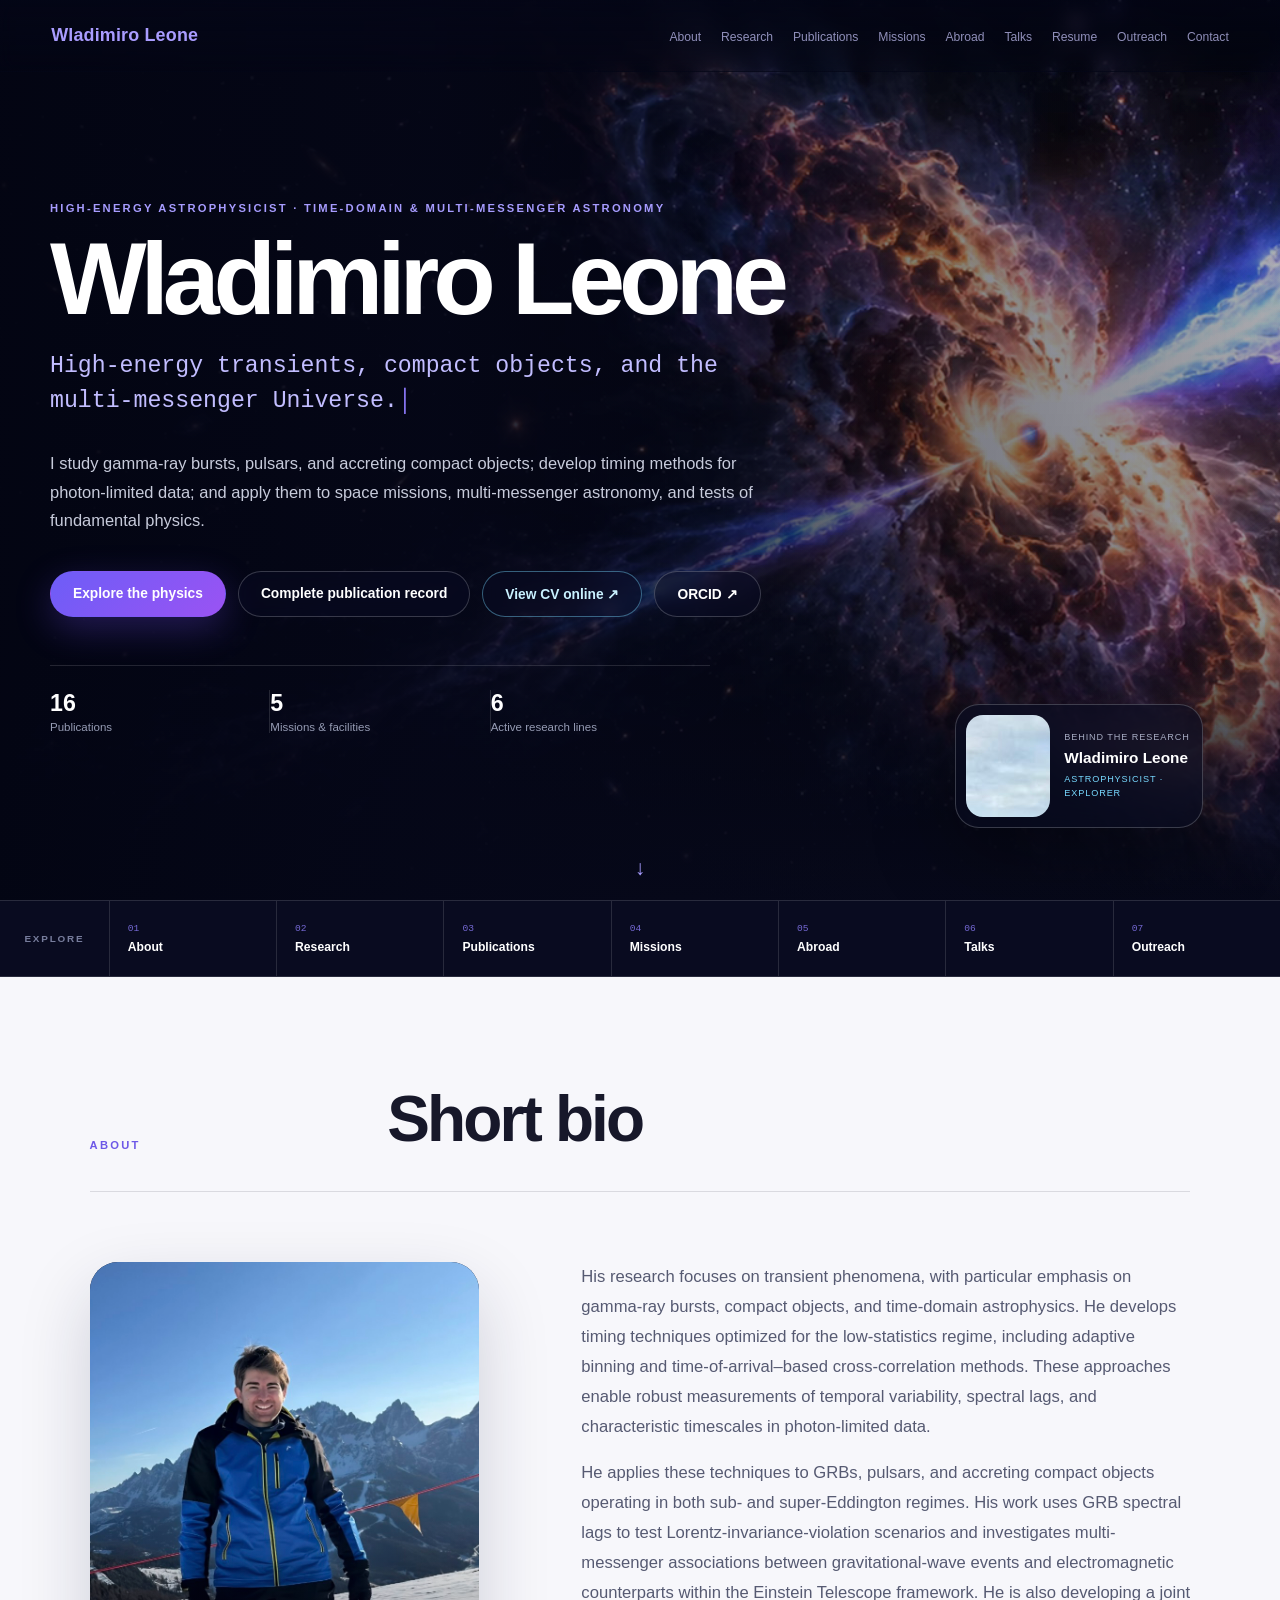
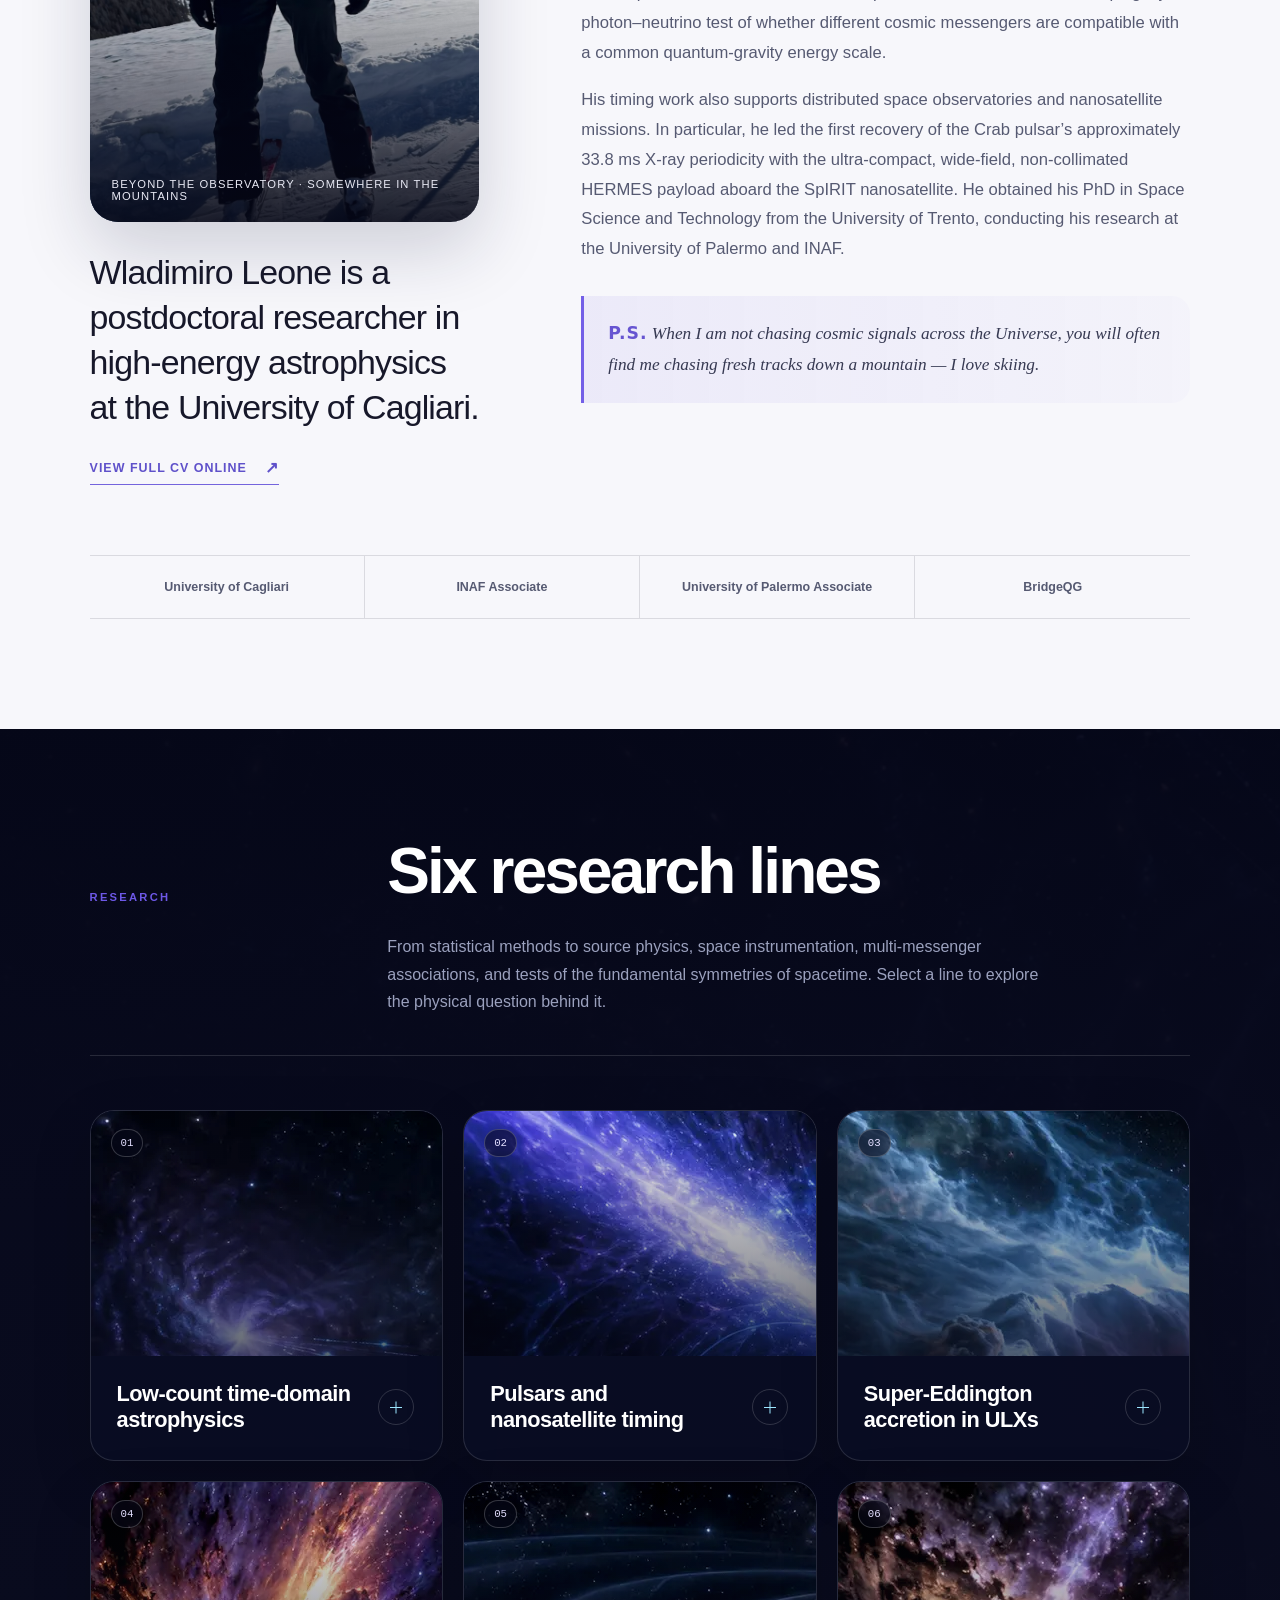
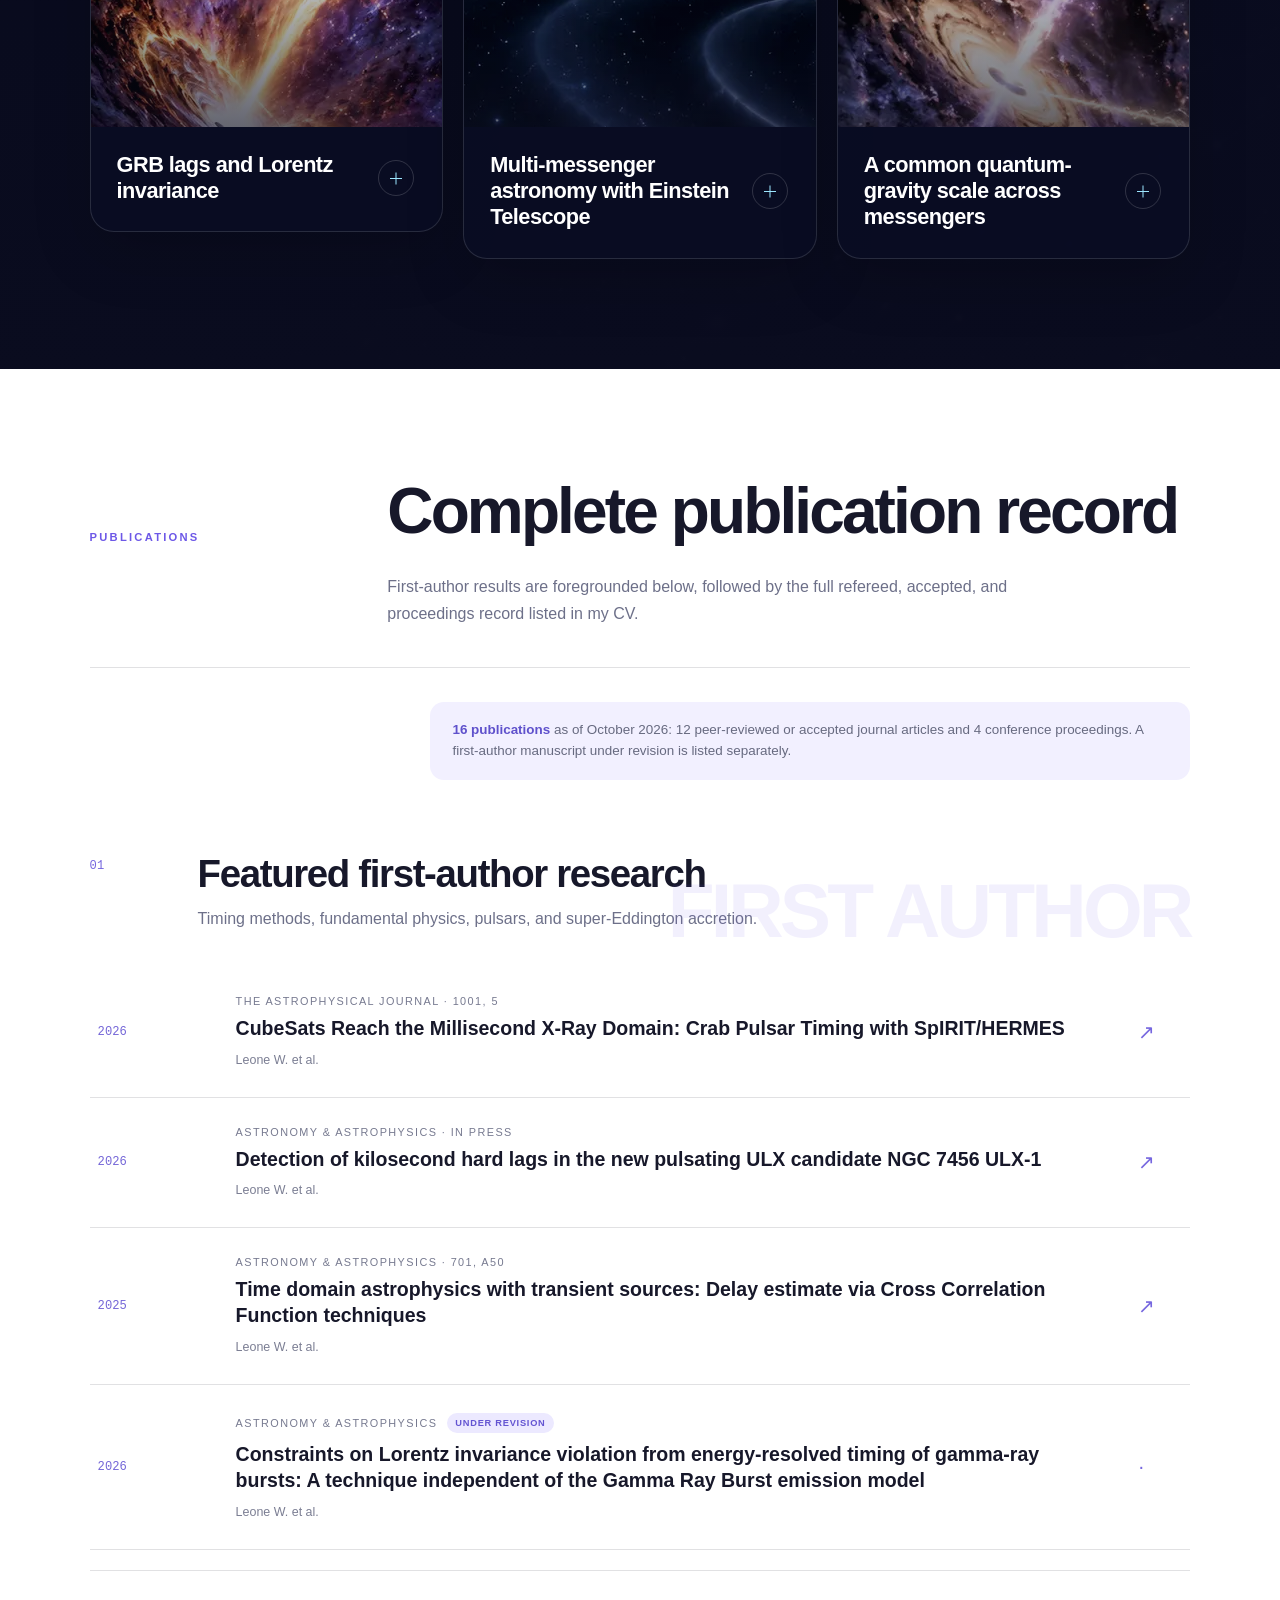
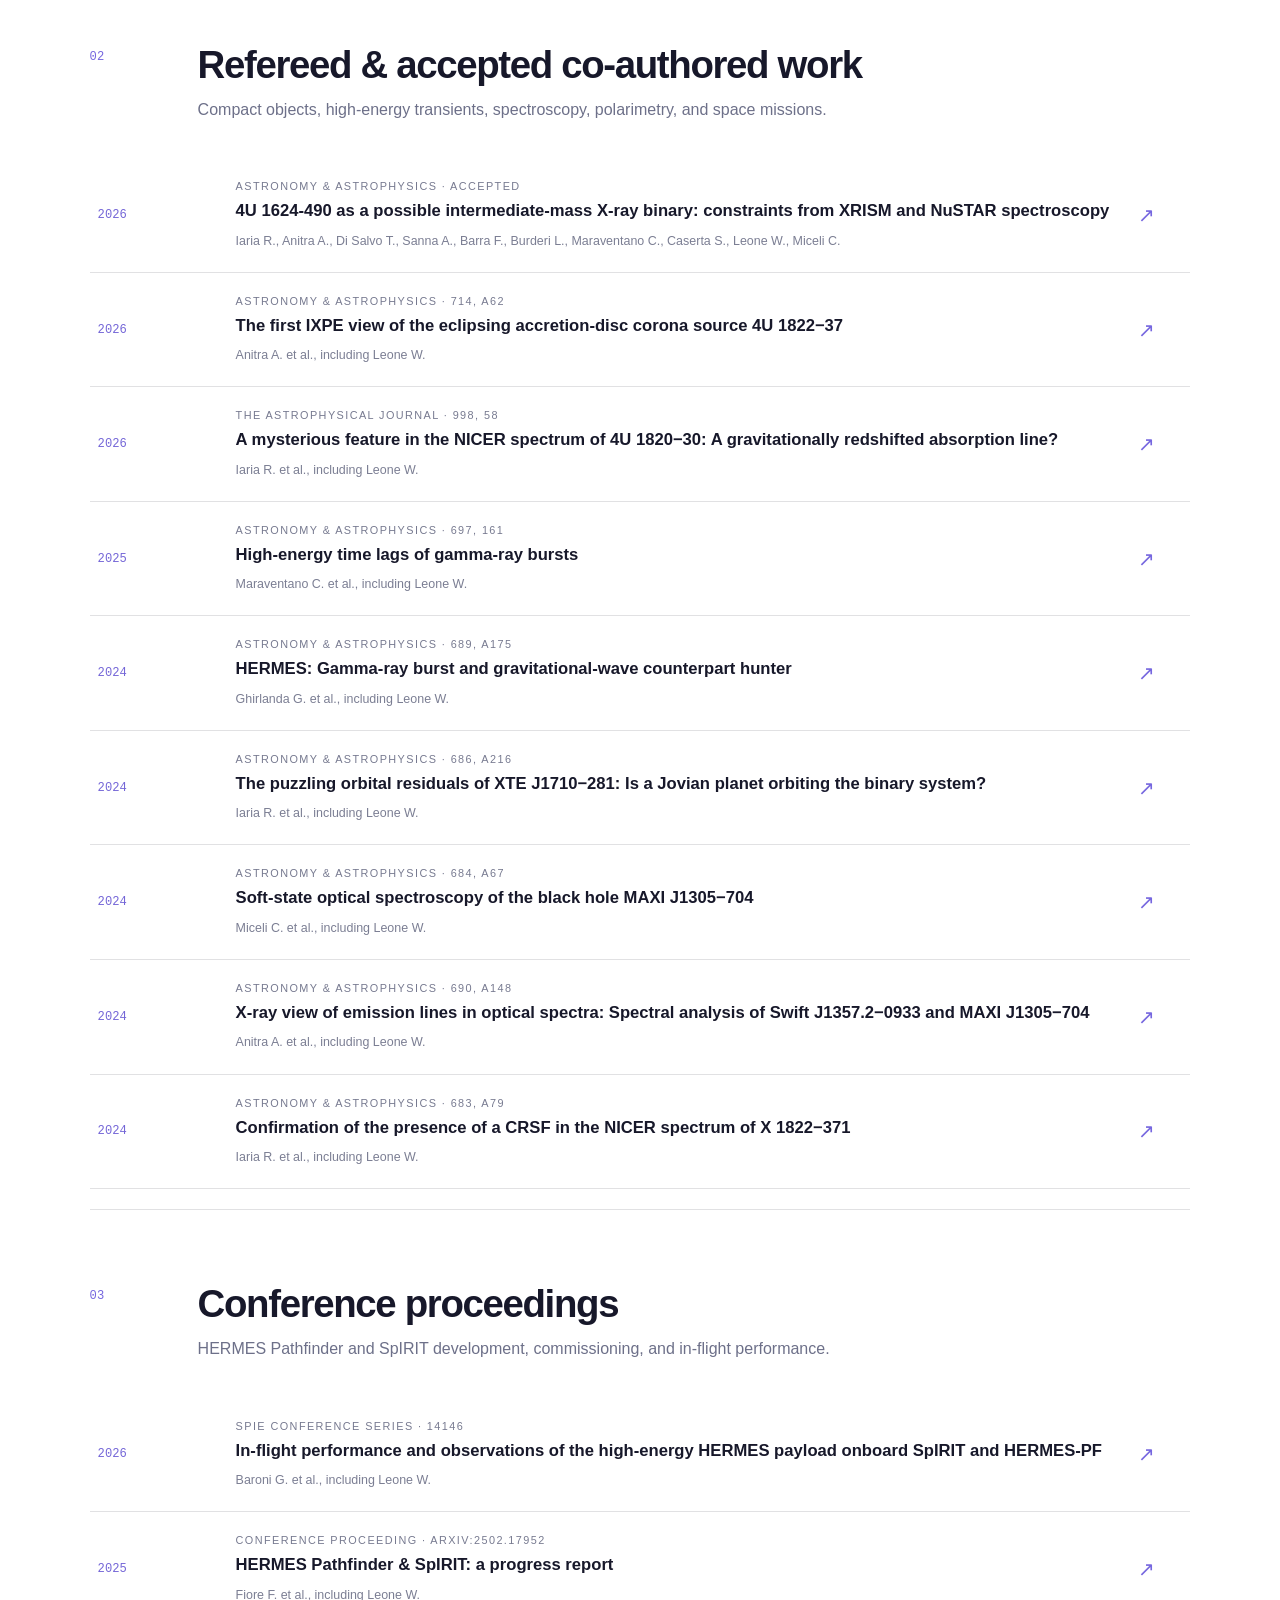
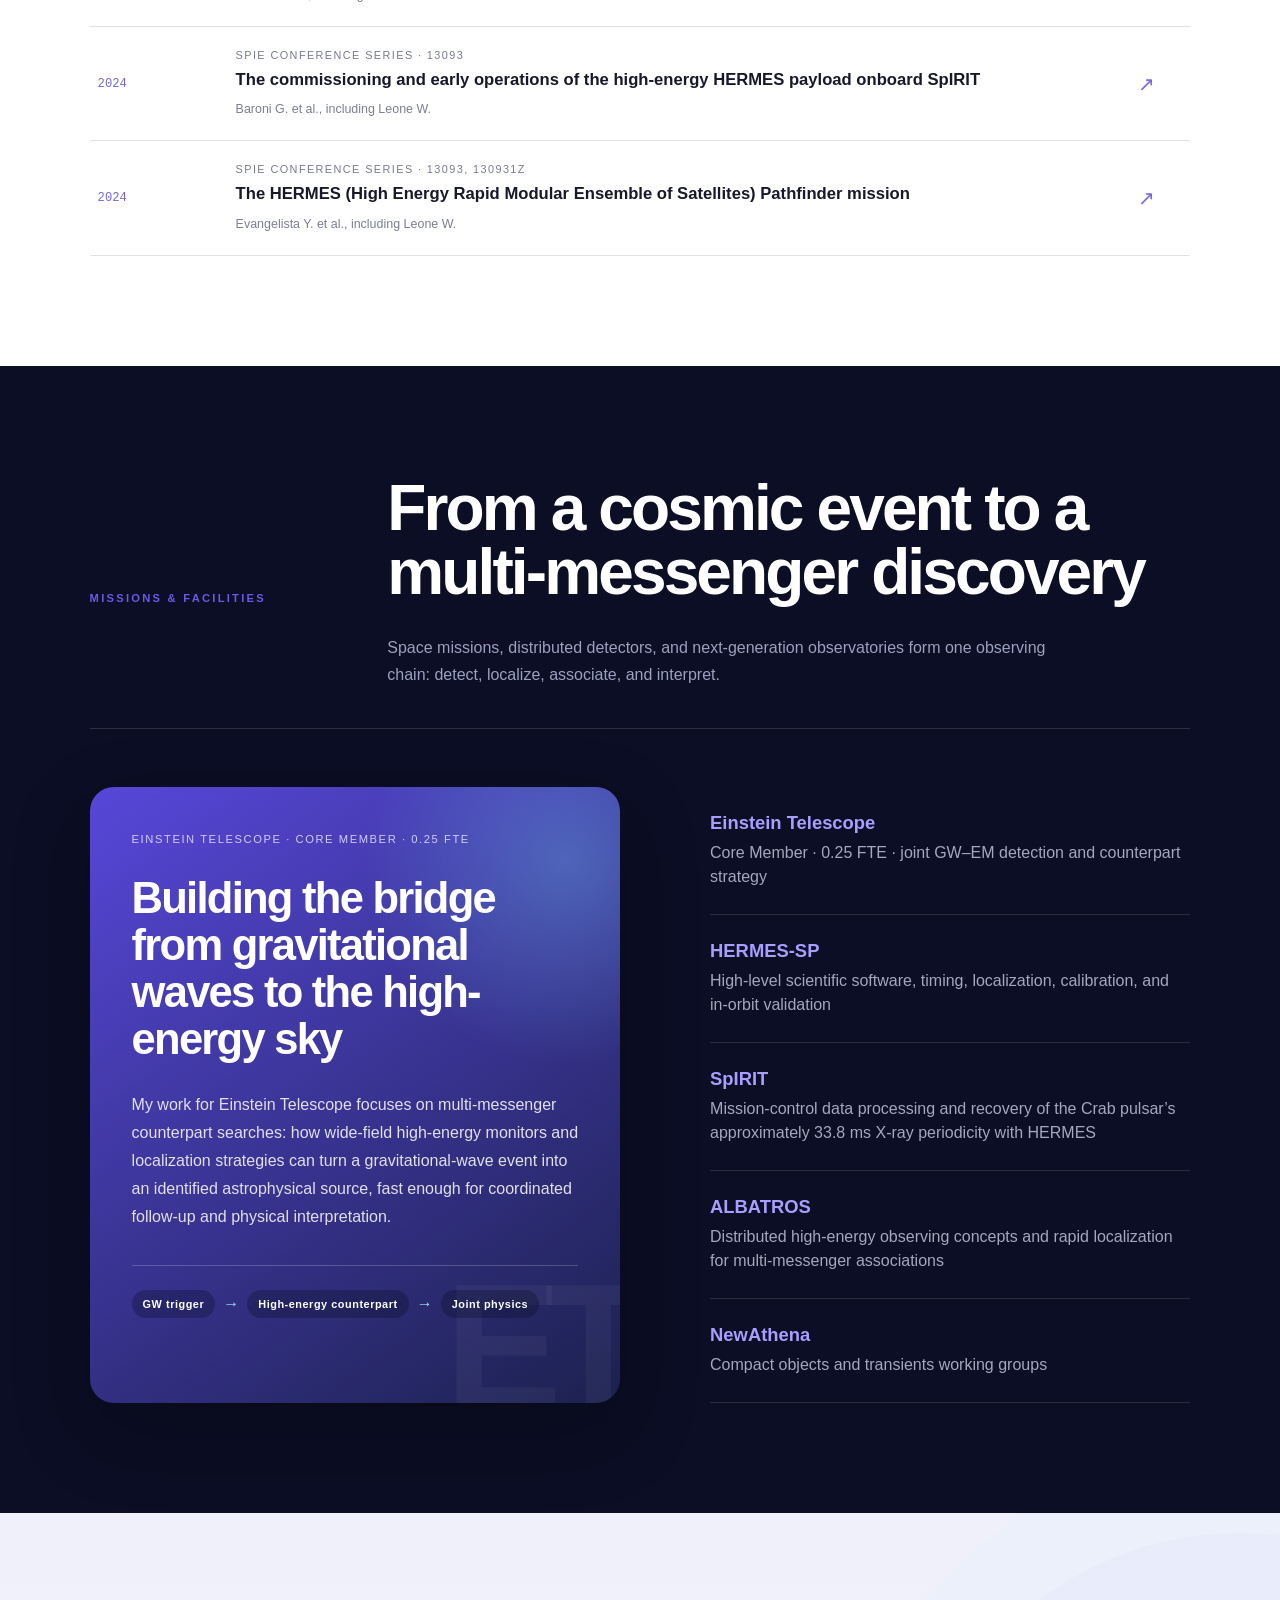
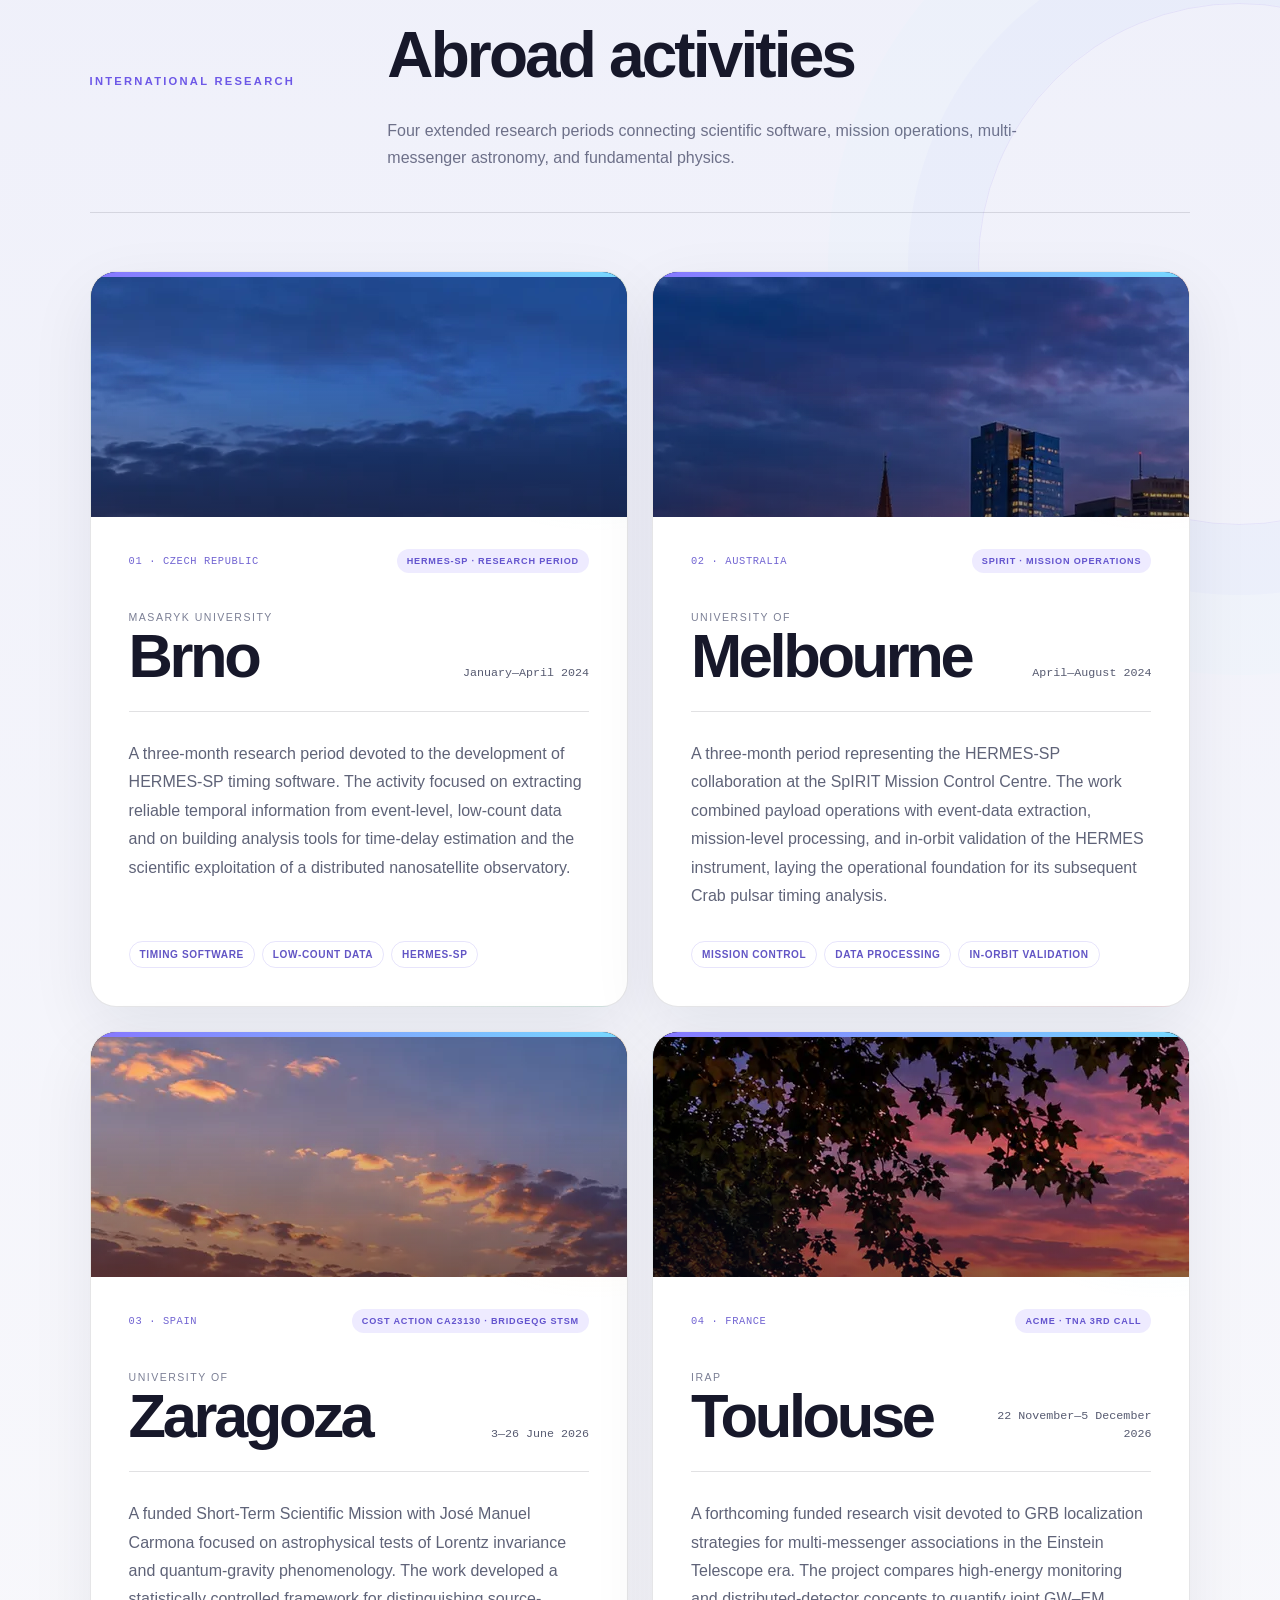
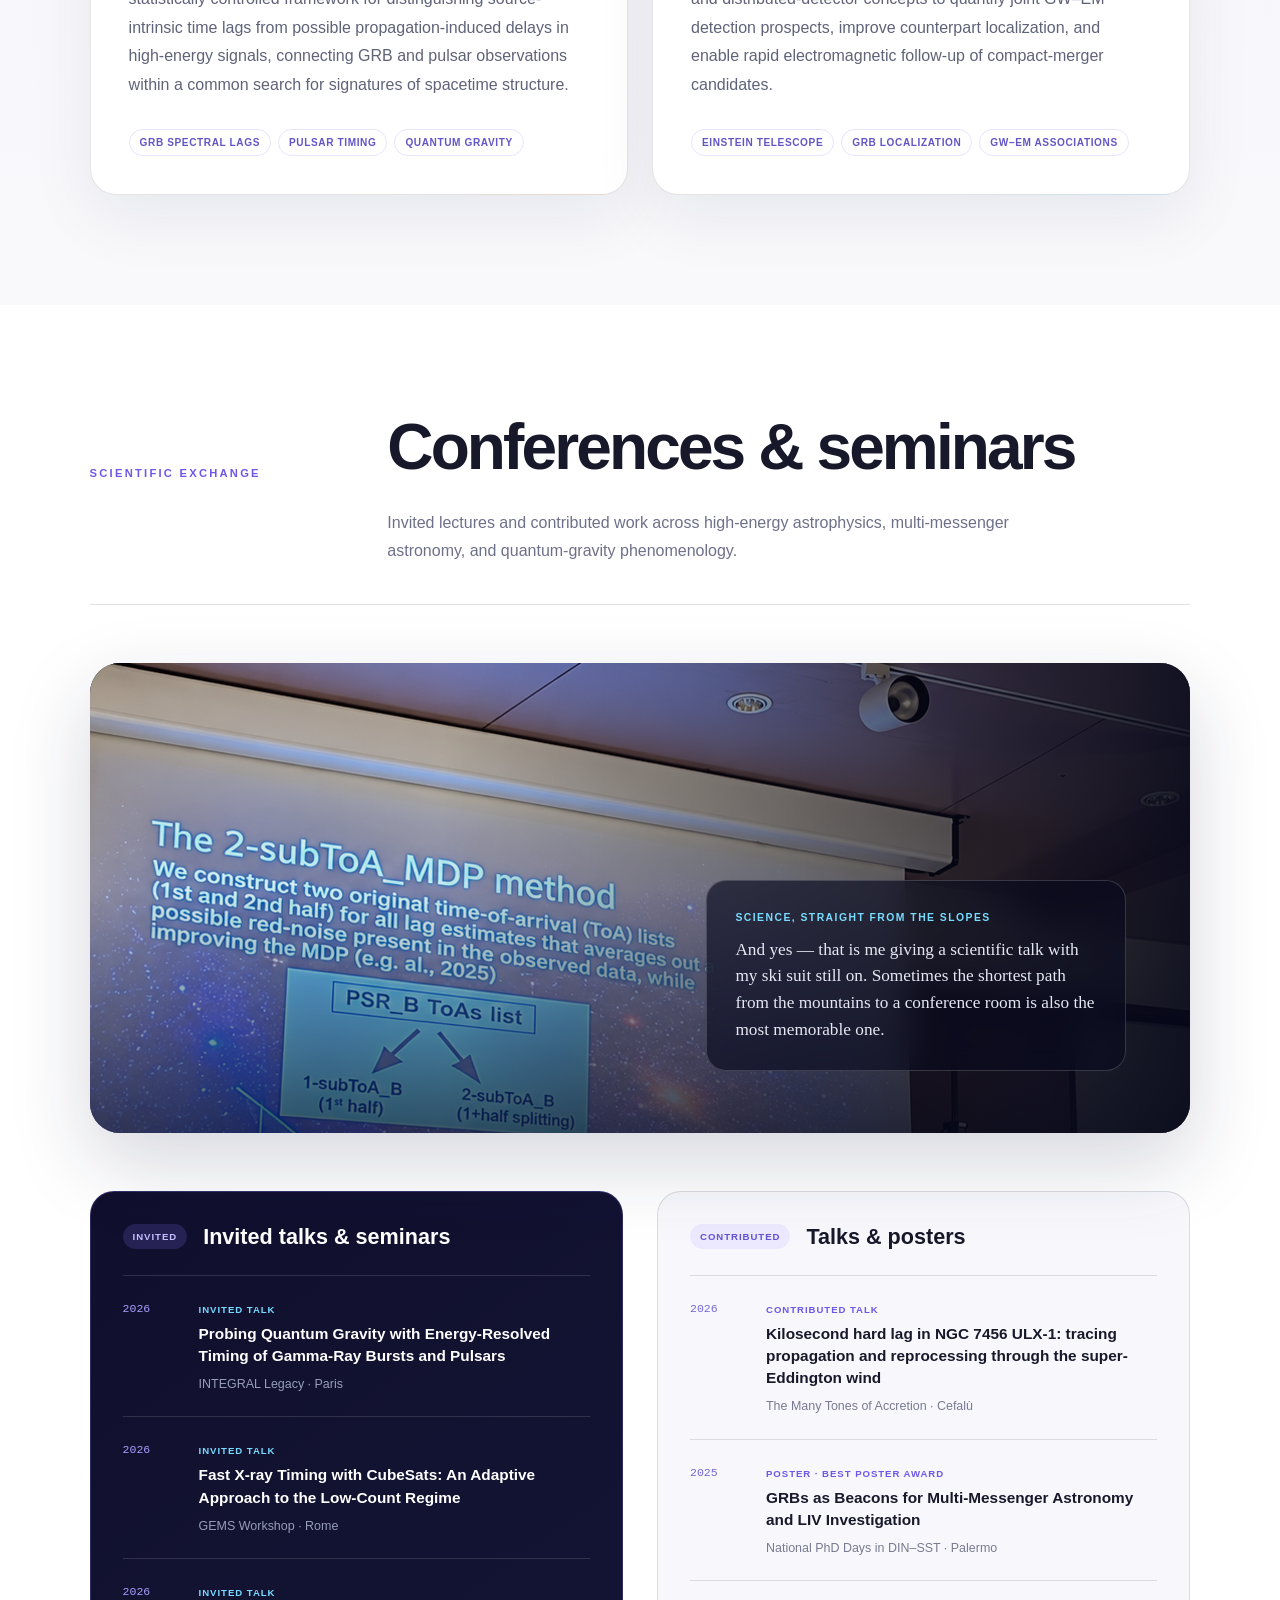
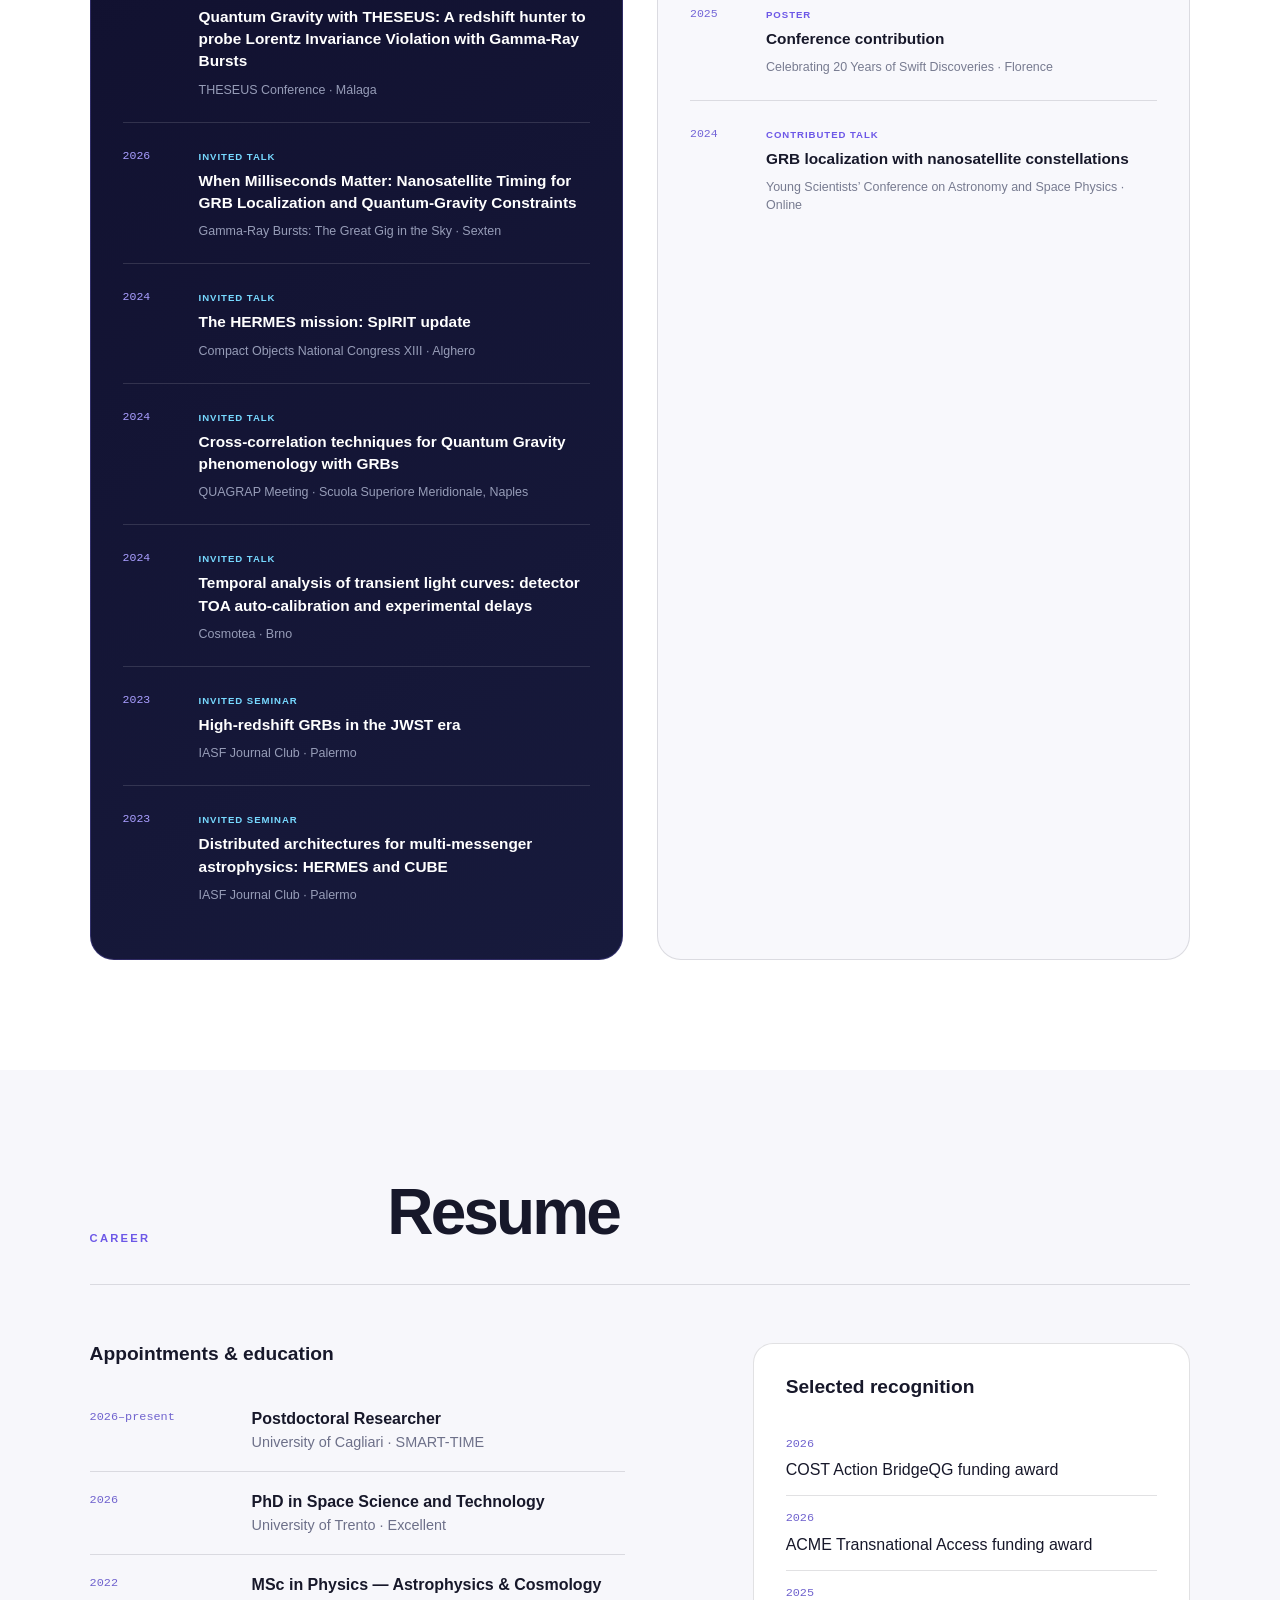
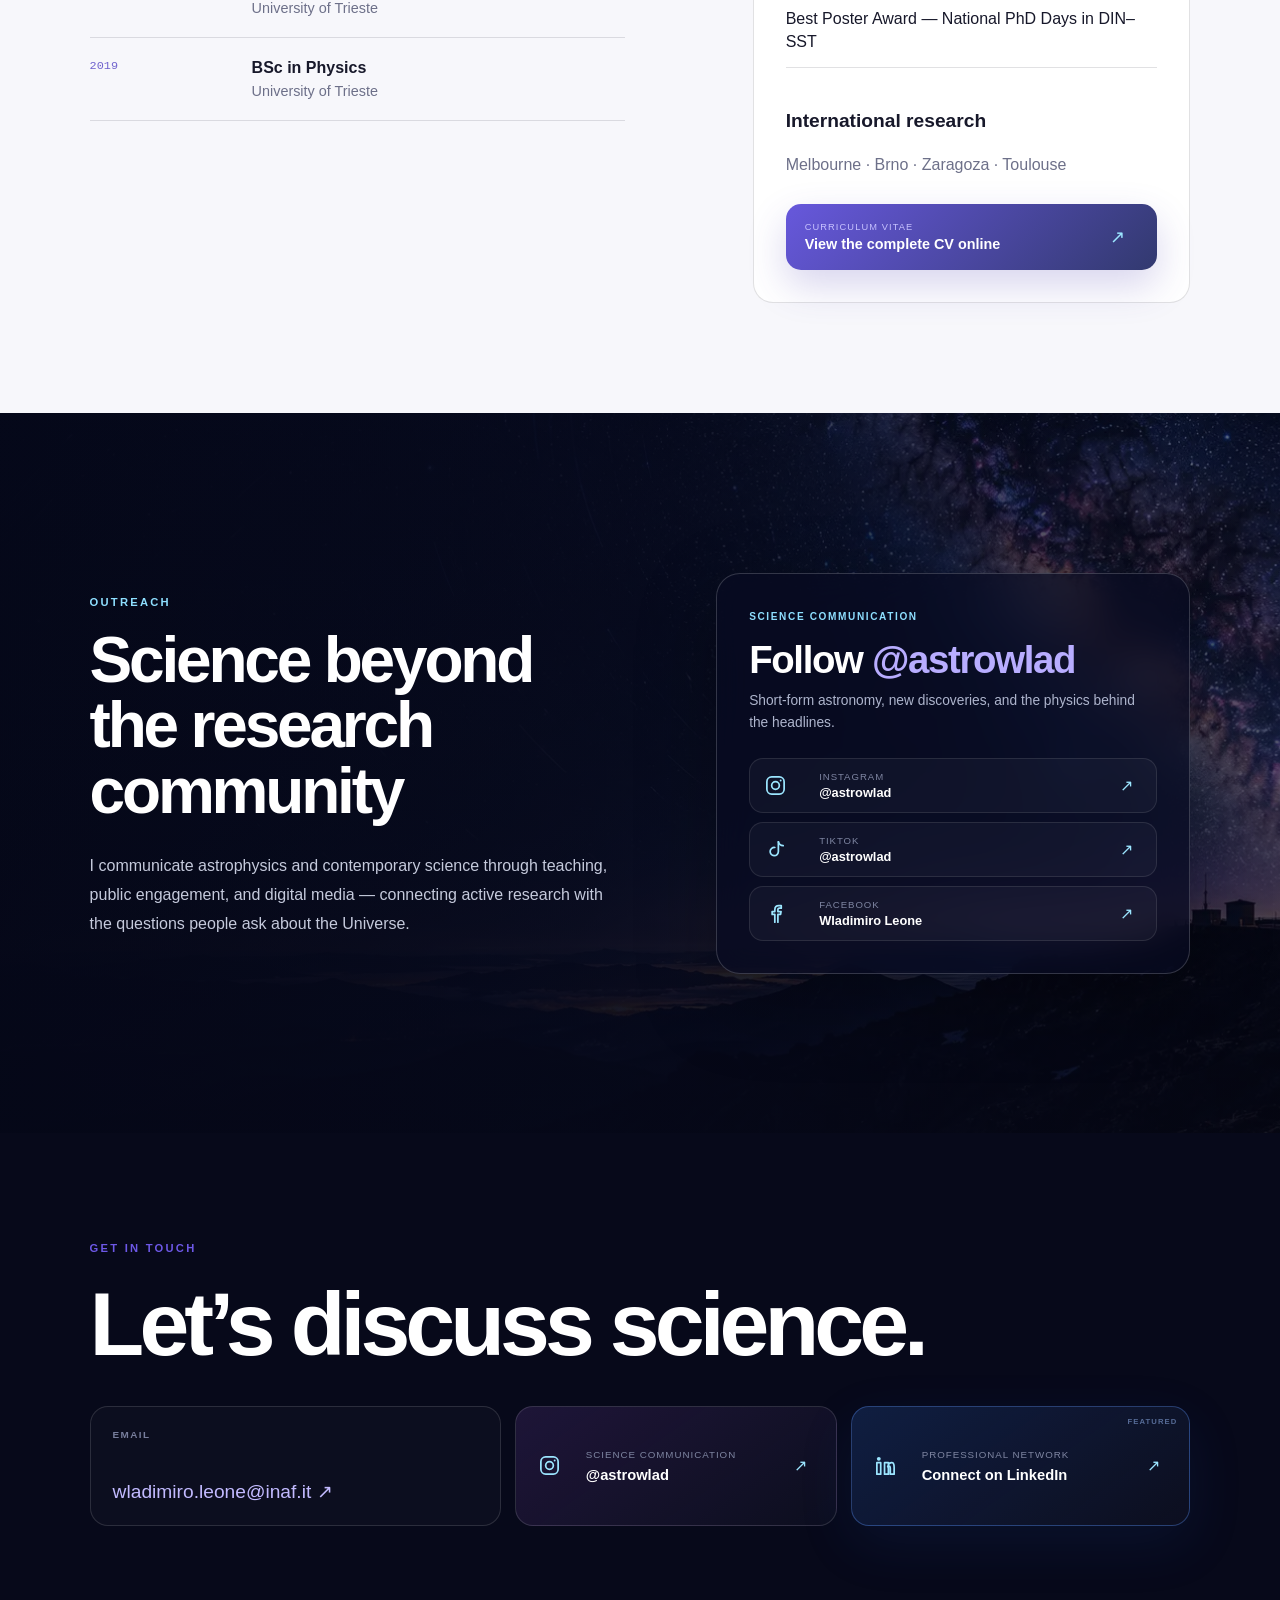
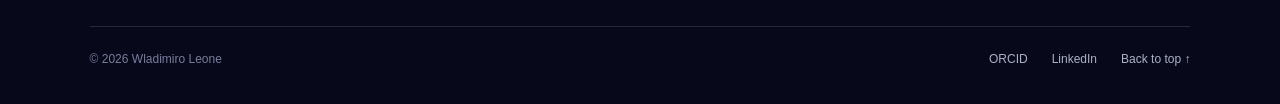
==== commit 7bc07779: "Add files via upload" ====
--- a/index.html
+++ b/index.html
@@ -7,8 +7,8 @@
     <meta name="description" content="Wladimiro Leone — postdoctoral researcher in high-energy astrophysics, time-domain astronomy, and fundamental physics." />
     <link rel="icon" href="./favicon.svg" />
     <title>Wladimiro Leone | High-Energy Astrophysicist</title>
-    <script type="module" crossorigin src="./assets/index-ZwZs2slT.js"></script>
-    <link rel="stylesheet" crossorigin href="./assets/index-C0X42o8k.css">
+    <script type="module" crossorigin src="./assets/index-0Lu3aK2W.js"></script>
+    <link rel="stylesheet" crossorigin href="./assets/index-_wjcm4E_.css">
   </head>
   <body>
     <div id="root"></div>
--- a/assets/index-_wjcm4E_.css
+++ b/assets/index-_wjcm4E_.css
@@ -0,0 +1 @@
+:root{--bg:#07091a;--bg-2:#0d1027;--paper:#f5f6fb;--ink:#17182a;--muted:#6d7089;--violet:#8777ff;--violet-2:#b082ff;--cyan:#77d9ff;--line:#18192b21;--line-dark:#ffffff21}*{box-sizing:border-box}html{scroll-behavior:smooth;background:var(--bg)}body{background:var(--paper);color:var(--ink);margin:0;font-family:Arial,Helvetica,sans-serif}a{color:inherit;text-decoration:none}.section[id],footer[id]{scroll-margin-top:74px}.topbar{z-index:50;color:#cbc9ff;-webkit-backdrop-filter:blur(8px);backdrop-filter:blur(8px);background:linear-gradient(#040617b8,#04061738);border-bottom:1px solid #0000;justify-content:space-between;align-items:center;height:72px;padding:0 clamp(22px,4vw,64px);transition:background .25s,border-color .25s,box-shadow .25s;display:flex;position:fixed;inset:0 0 auto}.topbar.is-scrolled{-webkit-backdrop-filter:blur(18px);backdrop-filter:blur(18px);background:#07091ae0;border-color:#ffffff1a;box-shadow:0 14px 38px #00000038}.scroll-progress{background:linear-gradient(90deg,var(--violet),var(--cyan));height:2px;transition:width 80ms linear;position:absolute;bottom:-1px;left:0;box-shadow:0 0 12px #77d9ffa6}.brand{letter-spacing:.01em;color:#a99cff;font-size:1.12rem;font-weight:700}.topbar nav{gap:clamp(12px,1.55vw,25px);font-size:.76rem;display:flex}.topbar nav a{opacity:.7;padding:27px 0 25px;transition:opacity .2s,color .2s;position:relative}.topbar nav a:after{content:"";background:var(--cyan);height:1px;transition:right .25s;position:absolute;bottom:18px;left:0;right:100%}.topbar nav a:hover,.topbar nav a.active{opacity:1;color:#fff}.topbar nav a:hover:after,.topbar nav a.active:after{right:0}.menu-toggle{cursor:pointer;background:#ffffff0a;border:1px solid #ffffff29;border-radius:50%;width:42px;height:42px;padding:0;display:none}.menu-toggle span{background:#fff;width:17px;height:1px;margin:5px auto;transition:transform .25s;display:block}.menu-toggle.open span:first-child{transform:translateY(3px)rotate(45deg)}.menu-toggle.open span:last-child{transform:translateY(-3px)rotate(-45deg)}.mobile-nav-panel{z-index:45;color:#fff;background:radial-gradient(circle at 80% 15%,#77d9ff26,#0000 28%),linear-gradient(145deg,#080a20,#121632);padding:110px 24px 34px;position:fixed;inset:0;overflow:auto}.mobile-nav-label{color:#8478e9;letter-spacing:.18em;text-transform:uppercase;margin-bottom:25px;font-size:.65rem;font-weight:700;display:block}.mobile-nav-panel nav{display:grid}.mobile-nav-panel nav a{border-bottom:1px solid var(--line-dark);letter-spacing:-.035em;align-items:center;gap:20px;padding:17px 0;font-size:clamp(1.7rem,7vw,2.7rem);font-weight:700;display:flex}.mobile-nav-panel nav a span{color:#7569d4;letter-spacing:0;font-family:monospace;font-size:.68rem}.mobile-nav-panel nav a.active{color:#9ce6ff}.mobile-orcid{color:#c5c9dc;border:1px solid #ffffff2e;border-radius:999px;margin-top:34px;padding:12px 18px;font-size:.78rem;display:inline-block}.back-to-top{z-index:40;color:#fff;-webkit-backdrop-filter:blur(12px);backdrop-filter:blur(12px);opacity:0;pointer-events:none;background:#0d1027e0;border:1px solid #ffffff2e;border-radius:50%;place-items:center;width:46px;height:46px;transition:opacity .25s,transform .25s,background .2s;display:grid;position:fixed;bottom:24px;right:24px;transform:translateY(14px);box-shadow:0 15px 38px #00000040}.back-to-top.visible{opacity:1;pointer-events:auto;transform:none}.back-to-top:hover{background:#6656dd}.hero{background:var(--bg);color:#fff;align-items:center;height:100svh;min-height:800px;display:flex;position:relative;overflow:hidden}.hero-bg,.hero-video{object-fit:cover;object-position:center;filter:saturate(1.08)contrast(1.04);width:100%;height:100%;position:absolute;inset:0}.hero-bg{z-index:0}.hero-video{z-index:1}.hero-overlay{z-index:1;background:linear-gradient(90deg,#030513f7 0%,#050718e3 34%,#0608195e 70%,#0406141f 100%),linear-gradient(#04061626,#05071859 68%,#07091a 100%);position:absolute;inset:0}.hero-grid{background-image:linear-gradient(#9284ff09 1px,#0000 1px),linear-gradient(90deg,#9284ff09 1px,#0000 1px);background-size:54px 54px;position:absolute;inset:0;-webkit-mask-image:linear-gradient(#000,#0000 85%);mask-image:linear-gradient(#000,#0000 85%)}.hero-inner{z-index:2;text-align:left;width:min(1180px,100% - 48px);margin:0 auto;padding:116px 0 92px;position:relative}.hero-person-card{z-index:3;-webkit-backdrop-filter:blur(18px);backdrop-filter:blur(18px);background:#080b1fa8;border:1px solid #fff3;border-radius:24px;grid-template-columns:84px 1fr;align-items:center;gap:14px;width:248px;padding:10px;display:grid;position:absolute;bottom:72px;right:clamp(24px,6vw,96px);box-shadow:0 24px 80px #00000061}.hero-person-image{border-radius:17px;width:84px;height:102px;position:relative;overflow:hidden}.hero-person-image img{object-fit:cover;object-position:center 30%}.hero-person-card span,.hero-person-card small{color:#a7acc3;letter-spacing:.1em;text-transform:uppercase;font-size:.57rem;display:block}.hero-person-card strong{color:#fff;margin:7px 0 6px;font-size:.96rem;display:block}.hero-person-card small{color:#78d9ff;line-height:1.45}.portrait-mark{background:linear-gradient(145deg,#25284f,#11142c);border:3px solid #ad9dff7a;border-radius:50%;place-items:center;width:124px;height:124px;margin:0 auto 28px;display:grid;position:relative;box-shadow:0 0 0 8px #7d6cff0f,0 22px 70px #0000006b}.portrait-mark:before{content:"";border:1px solid #77d9ff59;border-radius:50%;position:absolute;inset:12px}.portrait-mark span{letter-spacing:.08em;background:linear-gradient(135deg,#fff,#a99cff);color:#0000;-webkit-background-clip:text;font-size:2rem;font-weight:700}.portrait-mark i{background:var(--cyan);width:9px;height:9px;box-shadow:0 0 16px var(--cyan);border-radius:50%;position:absolute;bottom:22px;right:8px}.kicker,.section-kicker{text-transform:uppercase;letter-spacing:.2em;font-size:.7rem;font-weight:700}.kicker{color:#a79cff}.hero h1{letter-spacing:-.06em;text-wrap:balance;max-width:820px;margin:18px 0 24px;font-size:clamp(4.6rem,8vw,8rem);line-height:.91}.typing-line{color:#c2bdff;max-width:730px;margin:0;font-family:ui-monospace,SFMono-Regular,Menlo,monospace;font-size:clamp(1.05rem,2vw,1.45rem);line-height:1.5}.typing-line span{color:#8f7cff;animation:1s step-end infinite blink}@keyframes blink{50%{opacity:0}}.hero-summary{color:#c7cbdb;max-width:720px;margin:30px 0 0;font-size:1.03rem;line-height:1.75}.hero-actions{flex-wrap:wrap;justify-content:flex-start;gap:12px;margin-top:36px;display:flex}.button{border:1px solid #fff3;border-radius:999px;padding:14px 22px;font-size:.86rem;font-weight:700;transition:transform .2s,background .2s}.button:hover{transform:translateY(-2px)}.button.primary{background:linear-gradient(135deg,#6d5df7,#9a53f3);border-color:#0000;box-shadow:0 12px 36px #764eff47}.button.secondary{-webkit-backdrop-filter:blur(8px);backdrop-filter:blur(8px);background:#0a0c247a}.cv-button{color:#c9f1ff;background:#29719b2e;border-color:#77d9ff6b}.hero-stats{border-top:1px solid var(--line-dark);justify-content:flex-start;gap:0;max-width:660px;margin:48px 0 0;padding-top:24px;display:flex}.hero-stats div{border-right:1px solid var(--line-dark);flex:1}.hero-stats div:last-child{border:0}.hero-stats strong{color:#fff;font-size:1.45rem;display:block}.hero-stats span{color:#969cb4;margin-top:4px;font-size:.72rem;display:block}.scroll-cue{z-index:3;color:#a79cff;font-size:1.3rem;position:absolute;bottom:20px;left:50%;transform:translate(-50%)}.explore-strip{color:#fff;border-top:1px solid var(--line-dark);border-bottom:1px solid var(--line-dark);background:#090b20;grid-template-columns:.65fr repeat(7,1fr);align-items:stretch;display:grid}.explore-strip>span{color:#777d9c;letter-spacing:.18em;text-transform:uppercase;place-items:center;font-size:.62rem;font-weight:700;display:grid}.explore-strip a{border-left:1px solid var(--line-dark);padding:22px 18px;font-size:.76rem;font-weight:700;transition:background .22s,color .22s,padding-left .22s;position:relative;overflow:hidden}.explore-strip a:after{content:"→";opacity:0;color:var(--cyan);transition:all .22s;position:absolute;right:16px;transform:translate(-6px)}.explore-strip a:hover{color:#fff;background:#8777ff17;padding-left:24px}.explore-strip a:hover:after{opacity:1;transform:none}.explore-strip i{color:#7569d4;margin-bottom:6px;font-family:monospace;font-size:.6rem;font-style:normal;font-weight:400;display:block}.section{padding:110px clamp(24px,7vw,112px)}.section-head{border-bottom:1px solid var(--line);grid-template-columns:.25fr .75fr;align-items:end;gap:30px;padding-bottom:40px;display:grid}.section-head h2{letter-spacing:-.045em;margin:0;font-size:clamp(2.6rem,5vw,5rem);line-height:1}.section-head>p{max-width:670px;color:var(--muted);grid-column:2;margin:0;line-height:1.7}.section-kicker{color:#6d58e7}.section-head.inverse{border-color:var(--line-dark)}.section-head.inverse h2{color:#fff}.section-head.inverse>p{color:#9ba1be}.about{background:#f7f7fb}.bio-layout{grid-template-columns:.78fr 1.22fr;align-items:start;gap:8vw;padding:70px 0;display:grid}.bio-intro{gap:28px;display:grid}.bio-portrait{background:#0c1027;border-radius:28px;min-height:560px;position:relative;overflow:hidden;box-shadow:0 28px 70px #15193b2e}.bio-portrait:after{content:"";background:linear-gradient(#0000,#050716e6);position:absolute;inset:45% 0 0}.bio-portrait img{object-fit:cover;object-position:center 42%;filter:saturate(.94)contrast(1.03);width:100%;height:100%;position:absolute;inset:0}.bio-portrait span{z-index:1;color:#e8e9f4;letter-spacing:.1em;text-transform:uppercase;font-size:.7rem;position:absolute;bottom:20px;left:22px;right:22px}.bio-lead{letter-spacing:-.025em;margin:0;font-size:clamp(1.65rem,2.65vw,2.45rem);line-height:1.33}.inline-download{color:#5f51ca;letter-spacing:.08em;text-transform:uppercase;border-bottom:1px solid #7464dd;align-items:center;gap:18px;width:max-content;padding-bottom:7px;font-size:.78rem;font-weight:700;display:flex}.inline-download span{font-size:1rem}.bio-copy{color:#565a72;font-size:1.04rem;line-height:1.8}.bio-copy p:first-child{margin-top:0}.bio-ps{color:#363952;background:linear-gradient(90deg,#735fe717,#735fe706);border-left:3px solid #735fe7;border-radius:0 18px 18px 0;margin-top:32px;padding:22px 24px;font-family:Georgia,serif;font-size:1.08rem;font-style:italic}.bio-ps strong{color:#6654d1;letter-spacing:.06em;font-family:Inter,system-ui,sans-serif;font-style:normal}.affiliation-strip{border-top:1px solid var(--line);border-bottom:1px solid var(--line);grid-template-columns:repeat(4,1fr);display:grid}.affiliation-strip span{text-align:center;border-right:1px solid var(--line);color:#565a72;padding:24px 18px;font-size:.78rem;font-weight:700}.affiliation-strip span:last-child{border:0}.dark-section{isolation:isolate;color:#fff;background:#090b20;position:relative;overflow:hidden}.dark-section:before{content:"";z-index:-2;opacity:.34;background:url(../multimessenger-cosmos-v2.webp) top/cover no-repeat;position:absolute;inset:0;transform:scale(1.02)}.dark-section:after{content:"";z-index:-1;background:linear-gradient(#050718e3,#080a1df5 37%,#0a0c1ffa),linear-gradient(90deg,#060819b3,#0000 70%);position:absolute;inset:0}.research-grid{grid-template-columns:repeat(3,minmax(0,1fr));align-items:start;gap:20px;padding-top:54px;display:grid}.research-card{border:1px solid var(--line-dark);background:#0a0d24c7;border-radius:24px;transition:transform .28s,border-color .28s,background .28s,box-shadow .28s;position:relative;overflow:hidden;box-shadow:0 22px 60px #00000029}.research-card:hover{background:#0d112ee6;border-color:#77d9ff5c;transform:translateY(-6px);box-shadow:0 30px 76px #0000004d}.research-card[open]{background:#0c0f2af0;border-color:#8f82f86b}.research-card summary{cursor:pointer;outline:none;list-style:none;display:block}.research-card summary::-webkit-details-marker{display:none}.research-card summary:focus-visible{box-shadow:inset 0 0 0 2px var(--cyan)}.research-visual{background:#090b20;height:245px;display:block;position:relative;overflow:hidden}.research-visual img{object-fit:cover;filter:saturate(.88)contrast(1.04);transition:transform .55s,filter .35s}.research-card:hover .research-visual img,.research-card[open] .research-visual img{filter:saturate(1.08)contrast(1.05);transform:scale(1.045)}.research-visual-shade{background:linear-gradient(#04061408,#0608199e);position:absolute;inset:0}.card-index{-webkit-backdrop-filter:blur(8px);backdrop-filter:blur(8px);color:#e3dfff;background:#0608198c;border:1px solid #fff3;border-radius:999px;padding:7px 9px;font-family:monospace;font-size:.67rem;position:absolute;top:18px;left:20px}.research-title-row{grid-template-columns:1fr 38px;align-items:center;gap:18px;padding:25px 26px 27px;display:grid}.research-card h3{letter-spacing:-.025em;margin:0;font-size:clamp(1.3rem,1.7vw,1.7rem);line-height:1.2}.research-toggle{border:1px solid #ffffff29;border-radius:50%;place-items:center;width:36px;height:36px;transition:background .22s,border-color .22s,transform .3s;display:grid;position:relative}.research-toggle i{background:#9ce6ff;width:12px;height:1px;transition:transform .28s,opacity .28s;position:absolute}.research-toggle i:last-child{transform:rotate(90deg)}.research-card[open] .research-toggle{background:#77d9ff1a;border-color:#77d9ff59;transform:rotate(180deg)}.research-card[open] .research-toggle i:last-child{opacity:0;transform:rotate(0)}.research-body{border-top:1px solid var(--line-dark);padding:26px;animation:.34s both researchReveal}.research-card p{color:#b4b9cf;margin:0;line-height:1.75}.research-card p+p{margin-top:16px}@keyframes researchReveal{0%{opacity:0;transform:translateY(-8px)}to{opacity:1;transform:none}}.tag-row{flex-wrap:wrap;gap:7px;margin-top:auto;padding-top:28px;display:flex}.tag-row span{color:#b7afff;text-transform:uppercase;letter-spacing:.08em;border:1px solid #a497ff3b;border-radius:999px;padding:7px 10px;font-size:.67rem}.papers{background:#fff}.publication-note{color:#676a80;background:#f2f0ff;border-radius:14px;max-width:760px;margin:34px 0 0 auto;padding:18px 22px;font-size:.84rem;line-height:1.55}.publication-note strong{color:#5f51cc}.publication-group{padding-top:72px}.publication-group+.publication-group{border-top:1px solid var(--line);margin-top:20px}.group-heading{grid-template-columns:80px 1fr;align-items:start;gap:28px;max-width:850px;display:grid}.group-heading>span{color:#7667df;padding-top:7px;font-family:monospace;font-size:.76rem}.group-heading h3{letter-spacing:-.035em;margin:0;font-size:clamp(1.75rem,3vw,2.65rem)}.group-heading p{color:var(--muted);margin:10px 0 0;line-height:1.6}.featured-publications{position:relative}.featured-publications:before{content:"FIRST AUTHOR";color:#6d58e717;letter-spacing:-.05em;font-size:clamp(2rem,6vw,6rem);font-weight:800;position:absolute;top:86px;right:0}.paper-list{margin-top:36px;position:relative}.paper-row{border-bottom:1px solid var(--line);grid-template-columns:110px 1fr 44px;align-items:center;gap:28px;padding:28px 8px;transition:background .2s,padding .2s;display:grid}a.paper-row:hover{background:#f4f2ff;padding-left:18px;padding-right:18px}.paper-year{color:#7466d7;font-family:monospace;font-size:.76rem}.paper-meta{flex-wrap:wrap;align-items:center;gap:10px;display:flex}.paper-journal{color:#777a90;text-transform:uppercase;letter-spacing:.13em;font-size:.68rem}.paper-row h3{margin:8px 0 0;font-size:1.22rem;font-weight:600;line-height:1.35}.paper-row p{color:#7b7e93;margin:9px 0 0;font-size:.78rem;line-height:1.45}.paper-arrow{color:#7667df;font-size:1.25rem}.status-pill{color:#6354d2;letter-spacing:.08em;text-transform:uppercase;background:#ece9ff;border-radius:999px;padding:5px 8px;font-size:.58rem;font-weight:700}.paper-list.compact .paper-row{padding-top:22px;padding-bottom:22px}.paper-list.compact .paper-row h3{font-size:1.04rem}.missions{color:#fff;background:#0b0e24}.mission-layout{grid-template-columns:1.05fr .95fr;gap:7vw;padding-top:58px;display:grid}.mission-feature{background:linear-gradient(145deg,#6858e8,#242756);border-radius:24px;padding:42px;box-shadow:0 28px 80px #0000003b}.mission-feature>span{letter-spacing:.14em;text-transform:uppercase;color:#d0cbff;font-size:.7rem}.mission-feature h3{letter-spacing:-.04em;margin:28px 0;font-size:clamp(2rem,3.4vw,3.5rem);line-height:1.08}.mission-feature p{color:#e0e0ee;margin:0;line-height:1.75}.et-feature{background:radial-gradient(circle at 90% 12%,#77d9ff47,#0000 28%),linear-gradient(145deg,#5747d9,#1c214e);position:relative;overflow:hidden}.et-feature:after{content:"ET";color:#ffffff0b;letter-spacing:-.1em;font-size:11rem;font-weight:900;position:absolute;bottom:-44px;right:-14px}.mission-flow{z-index:1;border-top:1px solid #fff3;flex-wrap:wrap;align-items:center;gap:8px;margin-top:34px;padding-top:24px;display:flex;position:relative}.mission-flow span{color:#fff;letter-spacing:.05em;text-transform:none;background:#07091a47;border-radius:999px;padding:8px 11px;font-size:.68rem;font-weight:700}.mission-flow i{color:#9ce3ff;font-style:normal}.mission-list article{border-bottom:1px solid var(--line-dark);padding:25px 0;transition:padding-left .22s,background .22s}.mission-list article:hover{background:linear-gradient(90deg,#8777ff12,#0000);padding-left:14px}.mission-list strong{color:#a99eff;margin-bottom:7px;font-size:1.15rem;display:block}.mission-list span{color:#a3a8be;line-height:1.5}.abroad{background:linear-gradient(#eff0fa,#f9f9fc);position:relative;overflow:hidden}.abroad:before{content:"";border:1px solid #6d58e71a;border-radius:50%;width:520px;height:520px;position:absolute;top:90px;right:-220px;box-shadow:0 0 0 70px #6d58e706,0 0 0 150px #77d9ff05}.abroad-grid{grid-template-columns:1fr 1fr;gap:24px;padding-top:58px;display:grid;position:relative}.activity-card{background:#fff;border:1px solid #18192b1c;border-radius:26px;flex-direction:column;min-height:720px;padding:38px;transition:transform .28s,box-shadow .28s;display:flex;position:relative;overflow:hidden;box-shadow:0 22px 65px #14173613}.activity-card:hover{transform:translateY(-7px);box-shadow:0 34px 85px #14173624}.activity-card:before{content:"";z-index:3;background:linear-gradient(90deg,var(--violet),var(--cyan));height:5px;position:absolute;inset:0 0 auto}.brno-card{background:radial-gradient(circle at 94% 2%,#65d3ad2e,#0000 28%),#fff}.melbourne-card{background:radial-gradient(circle at 94% 2%,#ff84972b,#0000 28%),#fff}.zaragoza-card{background:radial-gradient(circle at 94% 2%,#ffbc6133,#0000 28%),#fff}.toulouse-activity{background:radial-gradient(circle at 94% 2%,#77d9ff38,#0000 28%),#fff}.activity-image{background:#11152d;flex:0 0 245px;height:245px;margin:-38px -38px 32px;position:relative;overflow:hidden}.activity-image:after{content:"";background:linear-gradient(#0000,#080a1e73);position:absolute;inset:40% 0 0}.activity-image img{object-fit:cover;filter:saturate(.92);transition:transform .55s,filter .35s}.activity-card:hover .activity-image img{filter:saturate(1.08);transform:scale(1.045)}.activity-topline{color:#7265d2;letter-spacing:.06em;text-transform:uppercase;justify-content:space-between;align-items:center;gap:18px;font-family:monospace;font-size:.65rem;display:flex}.activity-topline strong{color:#6354ce;letter-spacing:.09em;background:#eeebff;border-radius:999px;padding:7px 10px;font-family:Arial,Helvetica,sans-serif;font-size:.57rem}.activity-place{border-bottom:1px solid var(--line);justify-content:space-between;align-items:end;gap:25px;margin:38px 0 28px;padding-bottom:28px;display:flex}.activity-place span{color:#7b7f95;letter-spacing:.14em;text-transform:uppercase;margin-bottom:5px;font-size:.66rem;display:block}.activity-place h3{letter-spacing:-.055em;margin:0;font-size:clamp(2.7rem,4.8vw,5rem);line-height:.9}.activity-place time{color:#565a70;text-align:right;max-width:170px;font-family:monospace;font-size:.73rem;line-height:1.5}.activity-card>p{color:#5f6378;margin:0;line-height:1.78}.activity-tags{flex-wrap:wrap;gap:7px;margin-top:auto;padding-top:30px;display:flex}.activity-tags span{color:#6255c5;letter-spacing:.06em;text-transform:uppercase;border:1px solid #6d58e729;border-radius:999px;padding:7px 10px;font-size:.63rem;font-weight:700}.talks{background:#fff}.talk-feature{background:#0b0d25;border-radius:30px;min-height:470px;margin:58px 0 0;position:relative;overflow:hidden;box-shadow:0 30px 80px #1b1f462e}.talk-feature-image{position:absolute;inset:0}.talk-feature-image img{object-fit:cover;object-position:center}.talk-feature:after{content:"";background:linear-gradient(90deg,#06081a14 32%,#06081ae6 100%),linear-gradient(#0000 48%,#06081aa6);position:absolute;inset:0}.talk-feature figcaption{z-index:2;color:#fff;-webkit-backdrop-filter:blur(15px);backdrop-filter:blur(15px);background:#080a1fa3;border:1px solid #ffffff2b;border-radius:20px;width:min(420px,42%);padding:26px 28px;position:absolute;bottom:clamp(24px,5vw,62px);right:clamp(24px,5vw,74px)}.talk-feature figcaption span{color:#79dcff;letter-spacing:.14em;text-transform:uppercase;font-size:.65rem;font-weight:700}.talk-feature figcaption p{color:#e5e7f3;margin:12px 0 0;font-family:Georgia,serif;font-size:1.08rem;line-height:1.55}.events-layout{grid-template-columns:1fr 1fr;gap:34px;padding-top:58px;display:grid}.event-column{border:1px solid var(--line);background:#f8f8fc;border-radius:24px;padding:32px}.invited-column{color:#fff;background:linear-gradient(145deg,#100f2d,#171a3c);border-color:#8777ff40}.events-title{border-bottom:1px solid var(--line);align-items:center;gap:16px;padding-bottom:25px;display:flex}.invited-column .events-title{border-color:var(--line-dark)}.events-title>span{color:#6253d3;letter-spacing:.1em;text-transform:uppercase;background:#ece9ff;border-radius:999px;padding:7px 10px;font-size:.6rem;font-weight:700}.invited-column .events-title>span{color:#c6beff;background:#8777ff2e}.events-title h3{margin:0;font-size:1.35rem}.event-row{border-bottom:1px solid var(--line);grid-template-columns:58px 1fr;gap:18px;padding:23px 0;transition:transform .2s;display:grid}.event-row:hover{transform:translate(6px)}.event-row:last-child{border-bottom:0}.invited-column .event-row{border-color:var(--line-dark)}.event-row time{color:#7466d7;padding-top:3px;font-family:monospace;font-size:.72rem}.invited-column .event-row time{color:#a99eff}.event-type{color:#6d58e7;letter-spacing:.1em;text-transform:uppercase;margin-bottom:8px;font-size:.6rem;font-weight:700;display:inline-block}.invited-column .event-type{color:#77d9ff}.event-row h4{margin:0;font-size:.96rem;line-height:1.45}.event-row p{color:#777b90;margin:8px 0 0;font-size:.78rem;line-height:1.45}.invited-column .event-row p{color:#979db8}.resume{background:#f7f7fb}.resume-layout{grid-template-columns:1.1fr .9fr;gap:10vw;padding-top:58px;display:grid}.resume-layout h3{margin:0 0 24px;font-size:1.2rem}.career-list article{border-bottom:1px solid var(--line);grid-template-columns:140px 1fr;gap:22px;padding:21px 0;display:grid}.career-list time,.resume-side li span{color:#7063ce;font-family:monospace;font-size:.74rem}.career-list strong,.career-list span{display:block}.career-list span{color:var(--muted);margin-top:6px;font-size:.9rem}.resume-side{border:1px solid var(--line);background:#fff;border-radius:20px;padding:32px}.resume-side ul{margin:0 0 42px;padding:0;list-style:none}.resume-side li{border-bottom:1px solid var(--line);padding:14px 0;line-height:1.45}.resume-side li span{margin-bottom:5px;display:block}.resume-side p{color:var(--muted)}.resume-download{color:#fff;background:linear-gradient(135deg,#6758dc,#32396f);border-radius:15px;grid-template-columns:1fr 28px;align-items:center;gap:4px 14px;margin-top:30px;padding:18px 19px;transition:transform .22s,box-shadow .22s;display:grid;box-shadow:0 16px 38px #4e42b138}.resume-download:hover{transform:translateY(-4px);box-shadow:0 24px 50px #4e42b147}.resume-download span{letter-spacing:.12em;text-transform:uppercase;grid-column:1;color:#c8c3ff!important;font-size:.58rem!important}.resume-download strong{grid-column:1;font-size:.9rem}.resume-download i{color:#9ce6ff;grid-area:1/2/3;font-size:1.15rem;font-style:normal}.outreach{color:#fff;background:linear-gradient(90deg,#05081af7 0%,#070a1edb 46%,#0709197a 100%),url(../outreach-observatory-v2.webp) 50%/cover no-repeat;grid-template-columns:1.05fr .95fr;align-items:center;gap:8vw;min-height:720px;display:grid;position:relative;overflow:hidden}.outreach:after{content:"";pointer-events:none;background:linear-gradient(#0507161a,#0507168c);position:absolute;inset:0}.outreach>*{z-index:1;position:relative}.outreach .section-kicker{color:#8edfff}.outreach h2{letter-spacing:-.05em;margin:18px 0 28px;font-size:clamp(2.8rem,5vw,5.4rem);line-height:1.02}.outreach-copy>p{color:#c5cadc;max-width:660px;line-height:1.8}.outreach-social-card{-webkit-backdrop-filter:blur(16px);backdrop-filter:blur(16px);background:#080b22b3;border:1px solid #ffffff2e;border-radius:24px;padding:32px;box-shadow:0 26px 80px #00000047}.outreach-social-card>span{color:#8edfff;letter-spacing:.16em;text-transform:uppercase;font-size:.63rem;font-weight:700}.outreach-social-card h3{letter-spacing:-.035em;margin:14px 0 8px;font-size:clamp(1.65rem,3vw,2.6rem)}.outreach-social-card h3 strong{color:#b8adff}.outreach-social-card>p{color:#aeb5cd;margin:0 0 24px;font-size:.86rem;line-height:1.6}.social-channel-list{gap:9px;display:grid}.social-channel-list a{background:#ffffff09;border:1px solid #ffffff1a;border-radius:14px;grid-template-columns:42px 1fr 22px;align-items:center;gap:13px;padding:12px 14px;transition:transform .2s,background .2s,border-color .2s;display:grid}.social-channel-list a:hover{background:#77d9ff14;border-color:#77d9ff4d;transform:translate(6px)}.social-channel-list svg,.contact-social svg{fill:none;stroke:currentColor;stroke-width:1.8px;stroke-linecap:round;stroke-linejoin:round;color:#9ce6ff;width:23px;height:23px}.social-channel-list svg .icon-fill,.contact-social svg .icon-fill{fill:currentColor;stroke:none}.social-channel-list a>span{gap:3px;display:grid}.social-channel-list small{color:#7f86a2;letter-spacing:.1em;text-transform:uppercase;font-size:.6rem}.social-channel-list strong{font-size:.8rem}.social-channel-list i{color:#9ce6ff;font-style:normal}footer{color:#fff;background:#07091a;padding:105px clamp(24px,7vw,112px) 38px}footer h2{letter-spacing:-.055em;margin:24px 0 28px;font-size:clamp(3.2rem,7vw,7rem);line-height:1}.contact-actions{grid-template-columns:1.15fr .9fr .95fr;gap:14px;margin-top:36px;display:grid}.email-link,.contact-social{border:1px solid var(--line-dark);background:#ffffff06;border-radius:18px;min-height:120px;padding:22px;transition:transform .22s,border-color .22s,background .22s}.email-link{color:#c2baff;overflow-wrap:anywhere;flex-direction:column;justify-content:space-between;font-size:clamp(.9rem,1.55vw,1.2rem);display:flex}.email-link>span{color:#777d9b;letter-spacing:.14em;text-transform:uppercase;font-size:.62rem;font-weight:700}.contact-social{grid-template-columns:36px 1fr 20px;align-items:center;gap:12px;display:grid}.contact-social span{color:#7f86a2;letter-spacing:.1em;text-transform:uppercase;gap:7px;font-size:.61rem;display:grid}.contact-social strong{color:#fff;letter-spacing:0;text-transform:none;font-size:.92rem}.contact-social i{color:#9ce6ff;font-style:normal}.email-link:hover,.contact-social:hover{background:#77d9ff0f;border-color:#77d9ff52;transform:translateY(-5px)}.linkedin-contact{background:linear-gradient(145deg,#3069ce38,#ffffff06);border-color:#5c96ff57;position:relative;box-shadow:0 18px 55px #1e53b81f}.linkedin-contact:before{content:"FEATURED";color:#9dc2ff80;letter-spacing:.14em;font-size:.48rem;font-weight:700;position:absolute;top:10px;right:12px}.instagram-contact{background:linear-gradient(145deg,#9153cd2b,#ffffff06)}.footer-row{border-top:1px solid var(--line-dark);color:#777d9b;justify-content:space-between;gap:20px;margin-top:100px;padding-top:25px;font-size:.75rem;display:flex}.footer-row div{gap:24px;display:flex}.footer-row a{color:#adb1c7}@media (width<=1100px){.topbar .desktop-nav{display:none}.menu-toggle{display:block}}@media (width<=900px){.hero{height:auto;min-height:820px}.hero-video{object-position:62% center}.hero-overlay{background:linear-gradient(90deg,#030513f5,#050718bd 64%,#0507185c),linear-gradient(#0406161a,#07091a 100%)}.hero h1{font-size:clamp(3.5rem,12vw,6rem)}.hero-person-card{grid-template-columns:68px 1fr;width:210px;bottom:70px;right:24px}.hero-person-image{width:68px;height:84px}.explore-strip{scrollbar-width:none;display:flex;overflow-x:auto}.explore-strip::-webkit-scrollbar{display:none}.explore-strip>span{min-width:94px;padding:0 18px}.explore-strip a{min-width:138px}.section-head{grid-template-columns:1fr;gap:14px}.section-head>p{grid-column:1}.bio-layout,.mission-layout,.resume-layout,.outreach,.events-layout,.abroad-grid{grid-template-columns:1fr}.talk-feature{min-height:520px}.talk-feature:after{background:linear-gradient(#0000 30%,#06081af0 100%)}.talk-feature figcaption{width:auto;bottom:22px;left:22px;right:22px}.contact-actions{grid-template-columns:1fr}.affiliation-strip{grid-template-columns:repeat(2,1fr)}.affiliation-strip span:nth-child(2){border-right:0}.affiliation-strip span:nth-child(-n+2){border-bottom:1px solid var(--line)}}@media (width<=1100px) and (width>=651px){.research-grid{grid-template-columns:repeat(2,minmax(0,1fr))}}@media (width<=650px){.section{padding:82px 22px}.hero{display:block}.hero-inner{width:calc(100% - 44px);padding-top:128px}.hero h1{font-size:clamp(3.45rem,17vw,5.4rem)}.typing-line{font-size:.95rem}.hero-summary{font-size:.96rem}.hero-actions{flex-direction:column;align-items:stretch}.hero-stats{flex-direction:column;gap:18px}.hero-stats div{border-right:0;border-bottom:1px solid var(--line-dark);padding-bottom:16px}.hero-stats div:last-child{border-bottom:0}.hero-person-card{box-sizing:border-box;width:calc(100% - 44px);margin:-52px auto 74px;position:relative;bottom:auto;right:auto}.research-grid{grid-template-columns:1fr}.research-visual{height:225px}.research-title-row{padding:22px 20px 24px}.research-body{padding:23px 20px}.activity-card{min-height:auto;padding:30px 24px}.activity-image{flex-basis:215px;height:215px;margin:-30px -24px 28px}.activity-topline{flex-direction:column;align-items:flex-start}.activity-place{flex-direction:column;align-items:flex-start;margin-top:38px}.activity-place time{text-align:left;max-width:none}.paper-row{grid-template-columns:72px 1fr 22px;gap:14px}.paper-row h3{font-size:1rem}.group-heading{grid-template-columns:44px 1fr;gap:12px}.featured-publications:before{display:none}.event-column{padding:24px 20px}.talk-feature{min-height:500px;margin-top:38px}.talk-feature-image img{object-position:62% center}.talk-feature figcaption{padding:20px}.talk-feature figcaption p{font-size:.96rem}.event-row{grid-template-columns:48px 1fr;gap:12px}.career-list article{grid-template-columns:1fr;gap:8px}.outreach{background-position:66%;min-height:auto}.outreach-social-card{padding:24px 18px}.footer-row{flex-direction:column}.footer-row div{flex-wrap:wrap}}@media (prefers-reduced-motion:reduce){html{scroll-behavior:auto}.hero-video{display:none}.typing-line span,.research-body{animation:none}.research-card,.research-visual img,.activity-card,.activity-image img,.event-row,.mission-list article,.back-to-top{transition:none}}
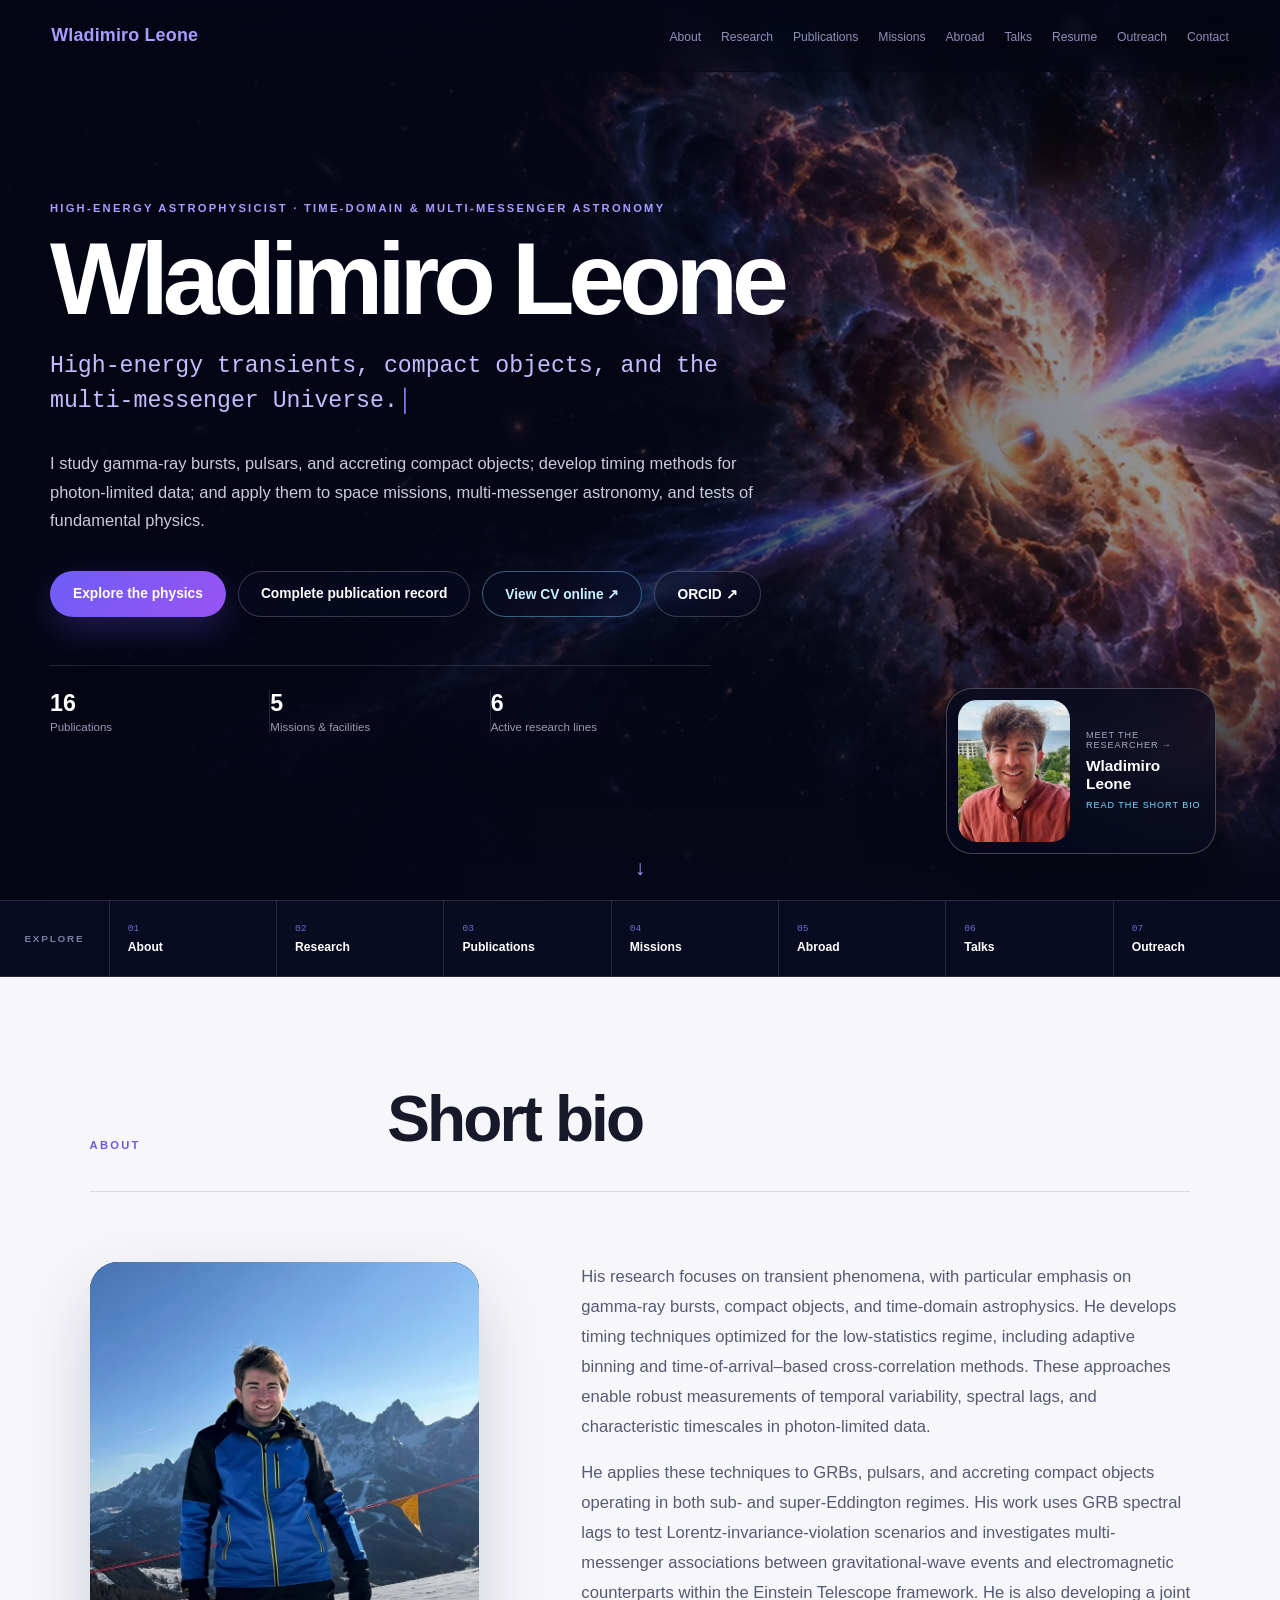
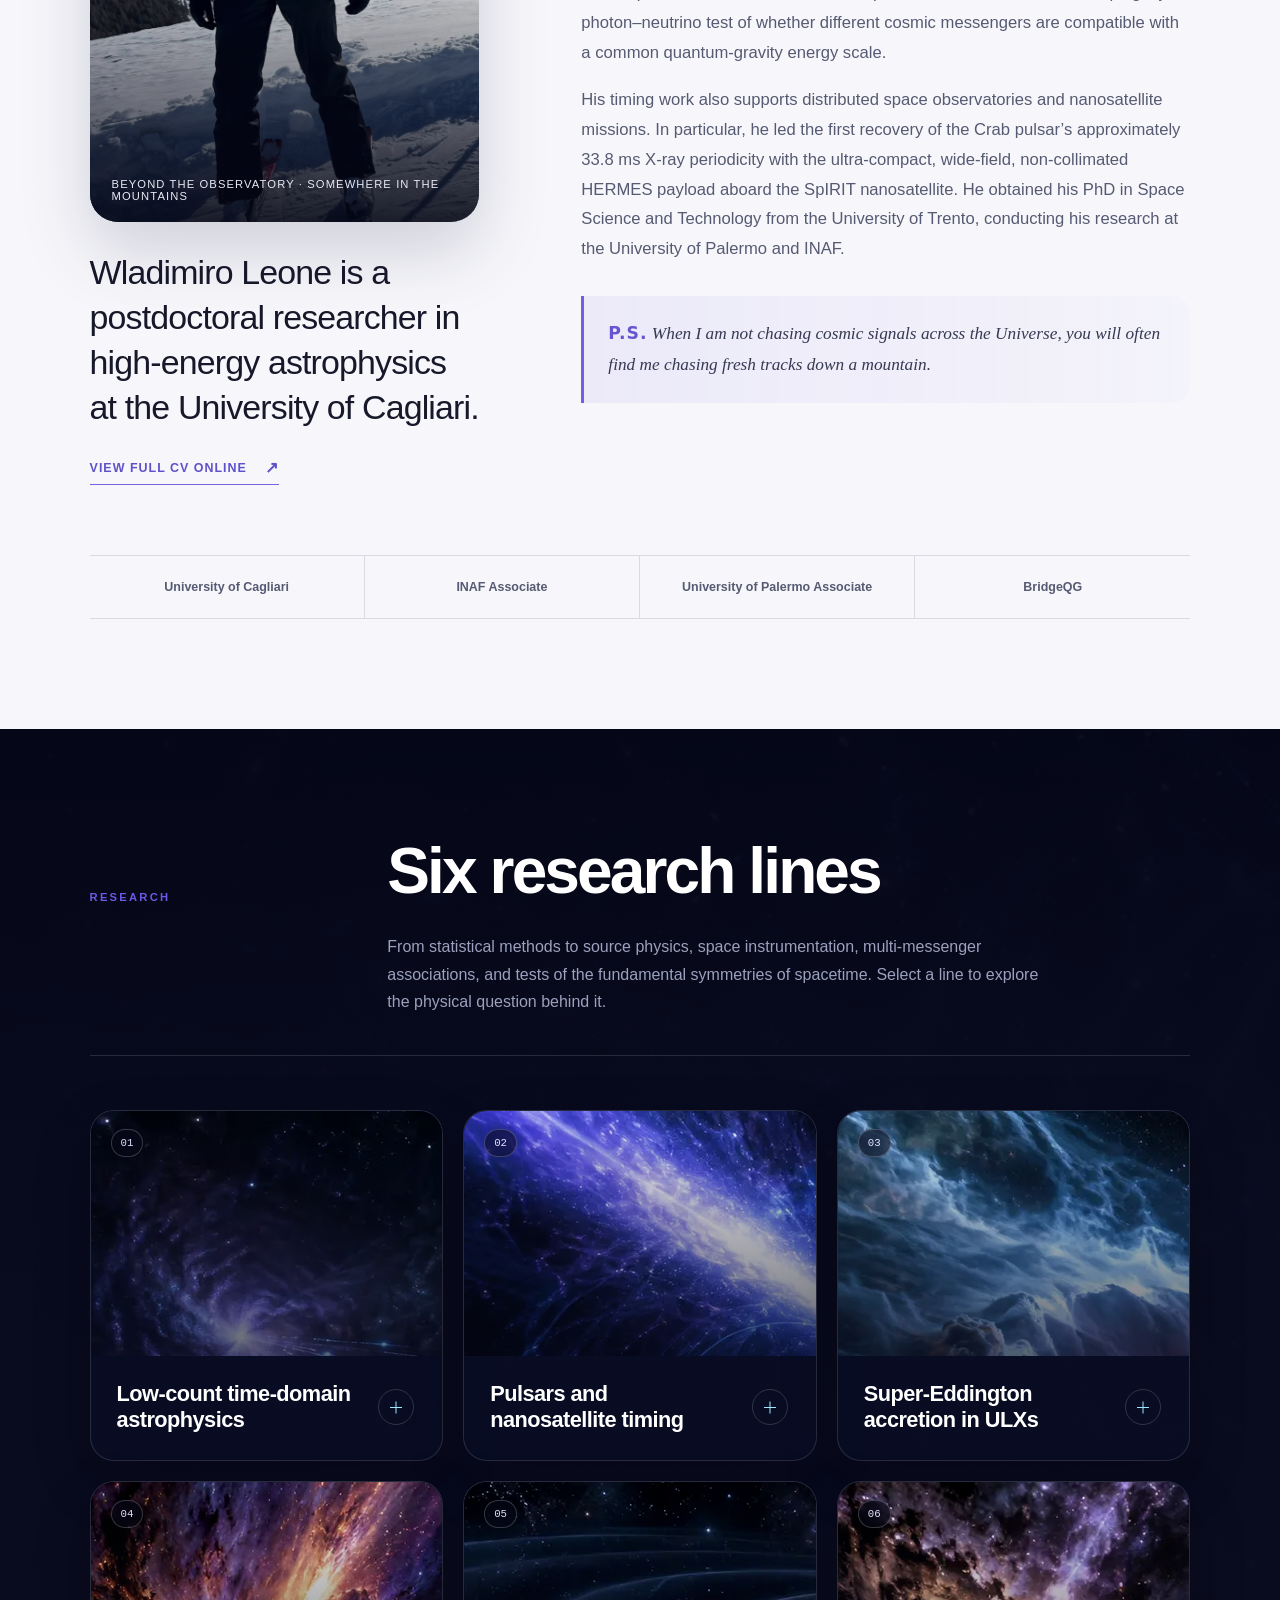
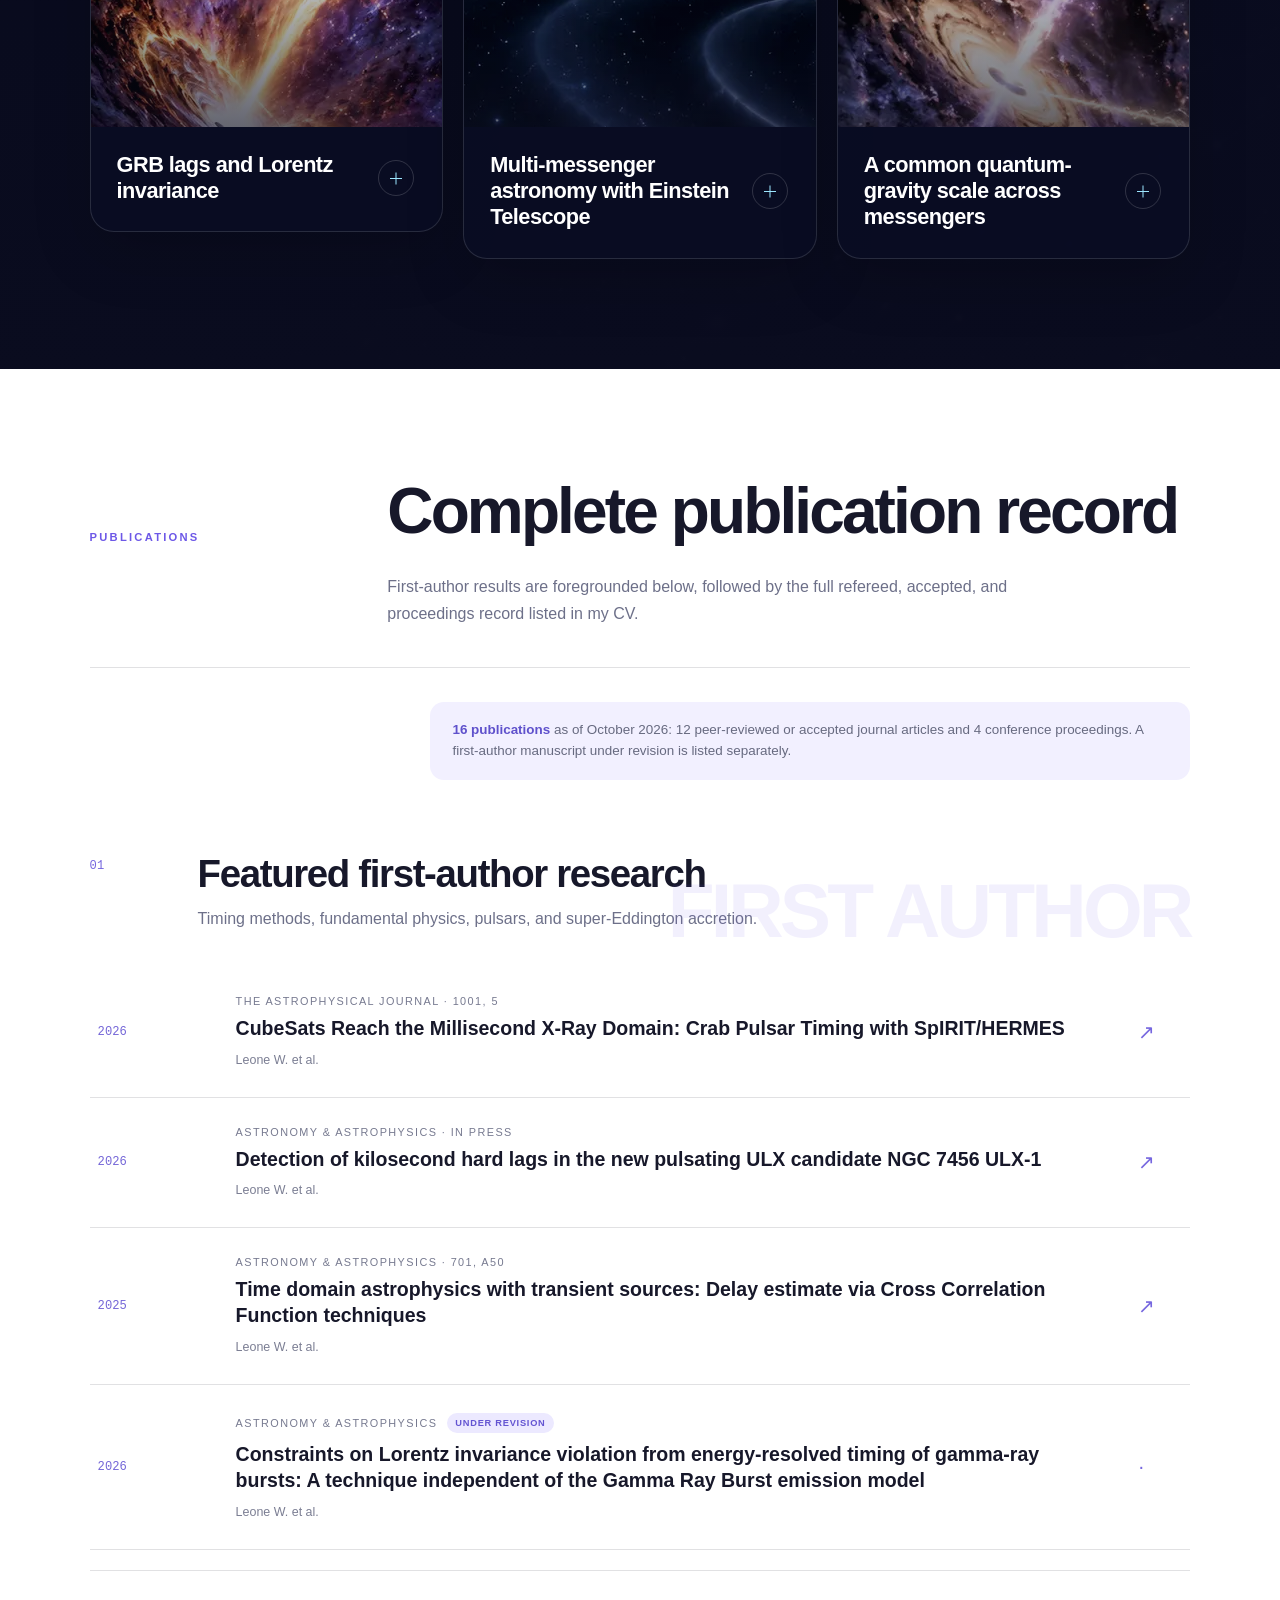
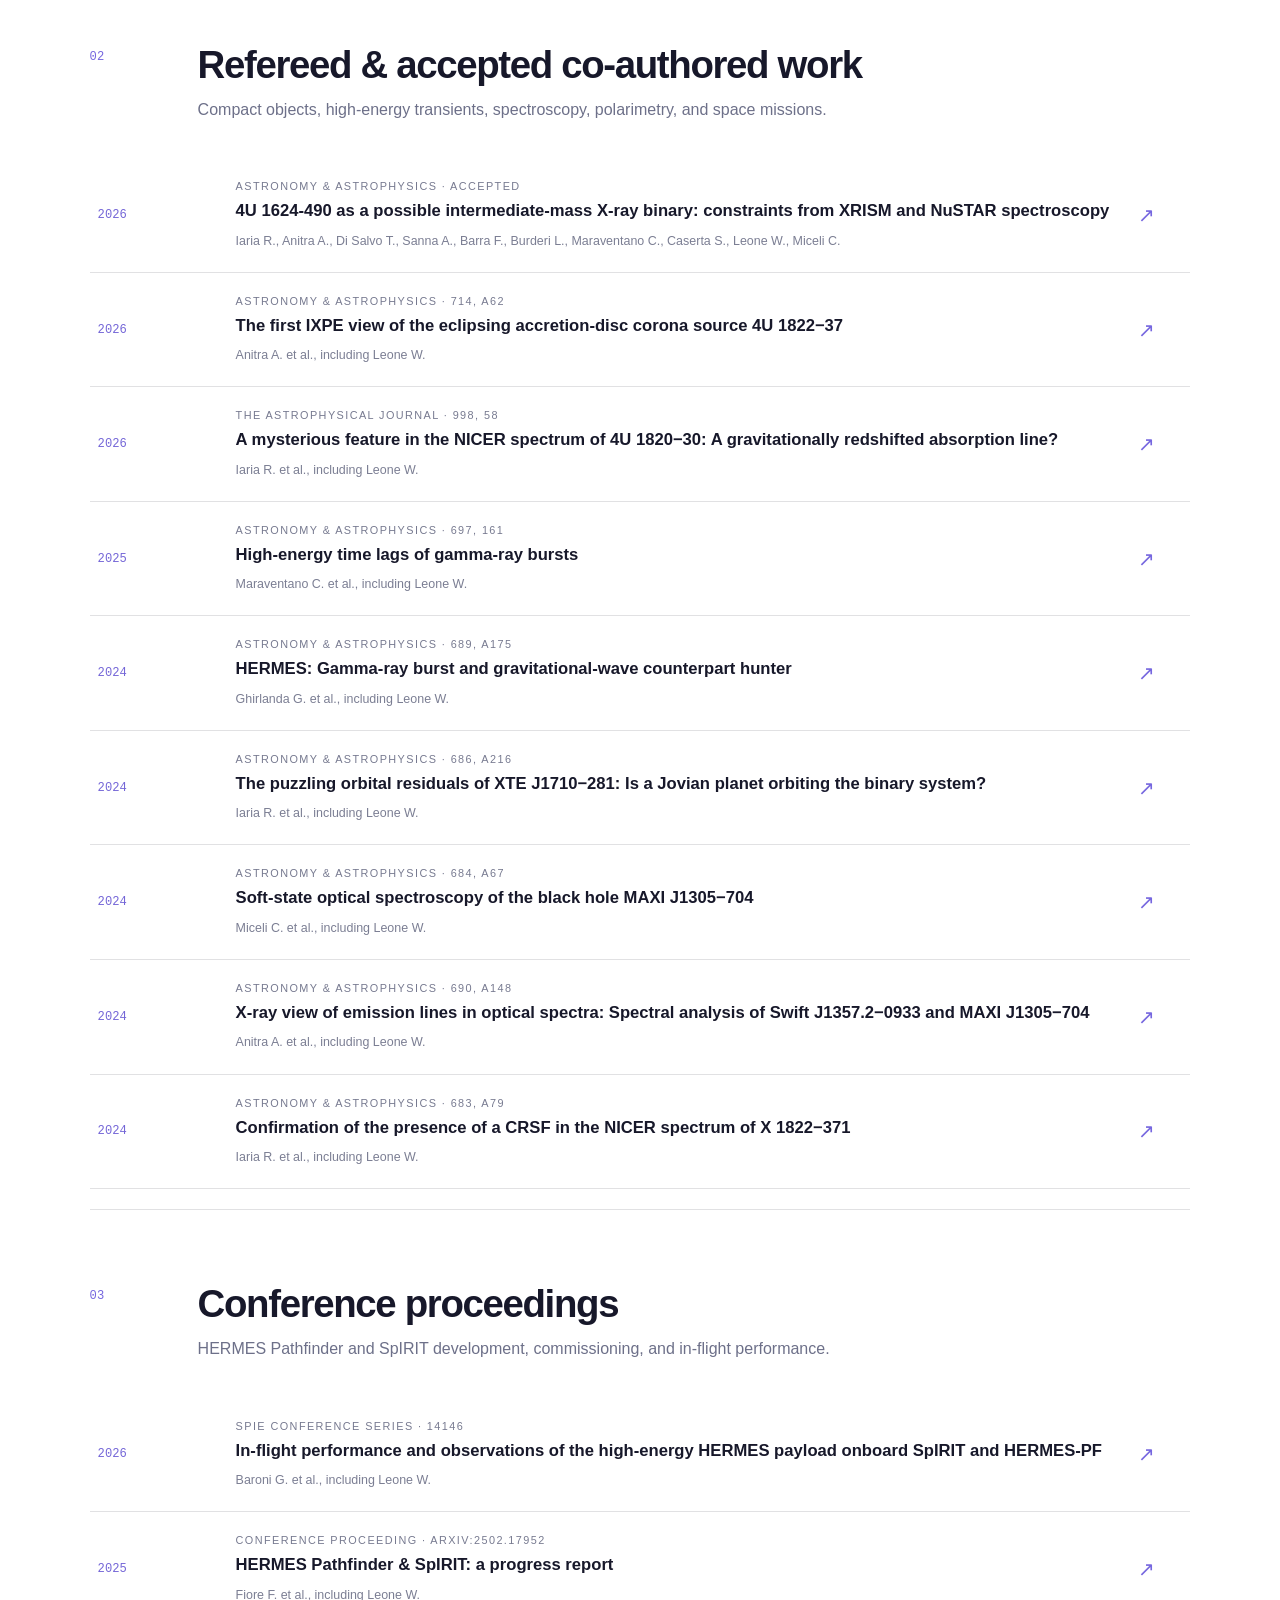
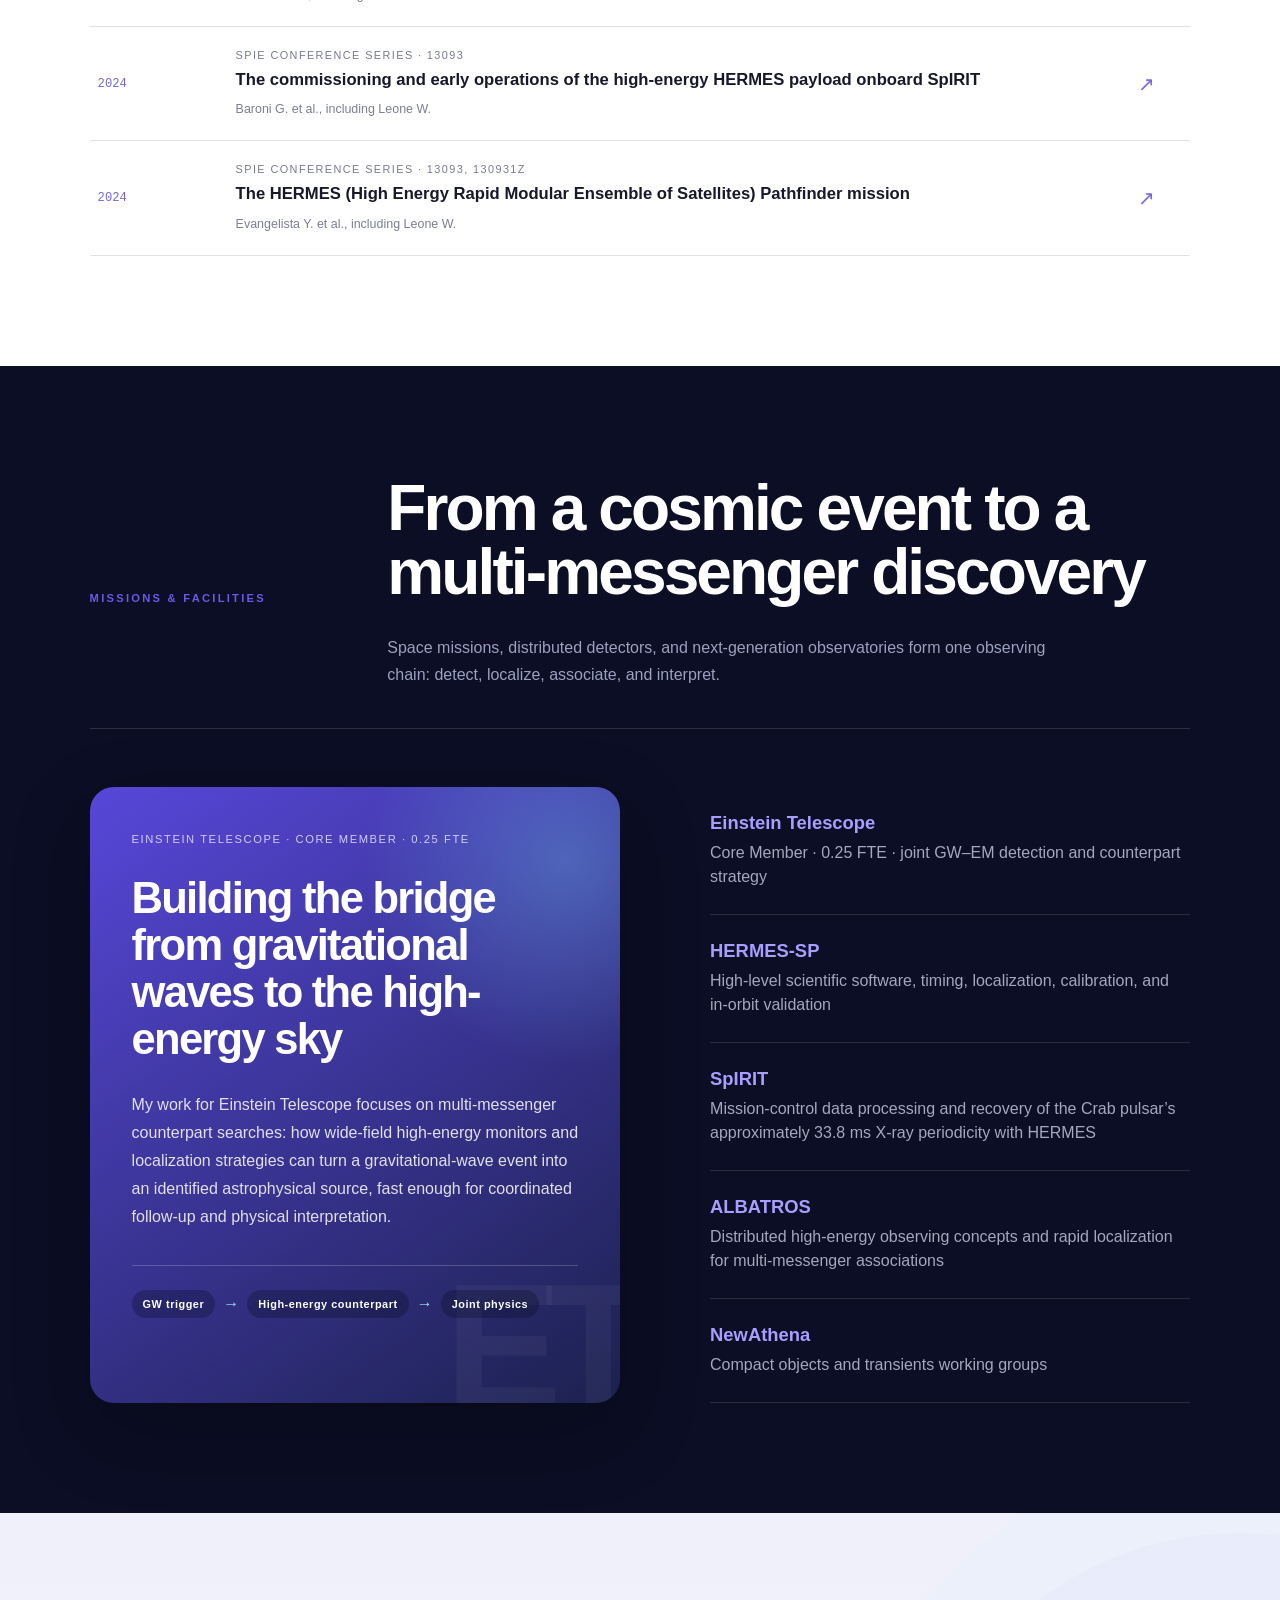
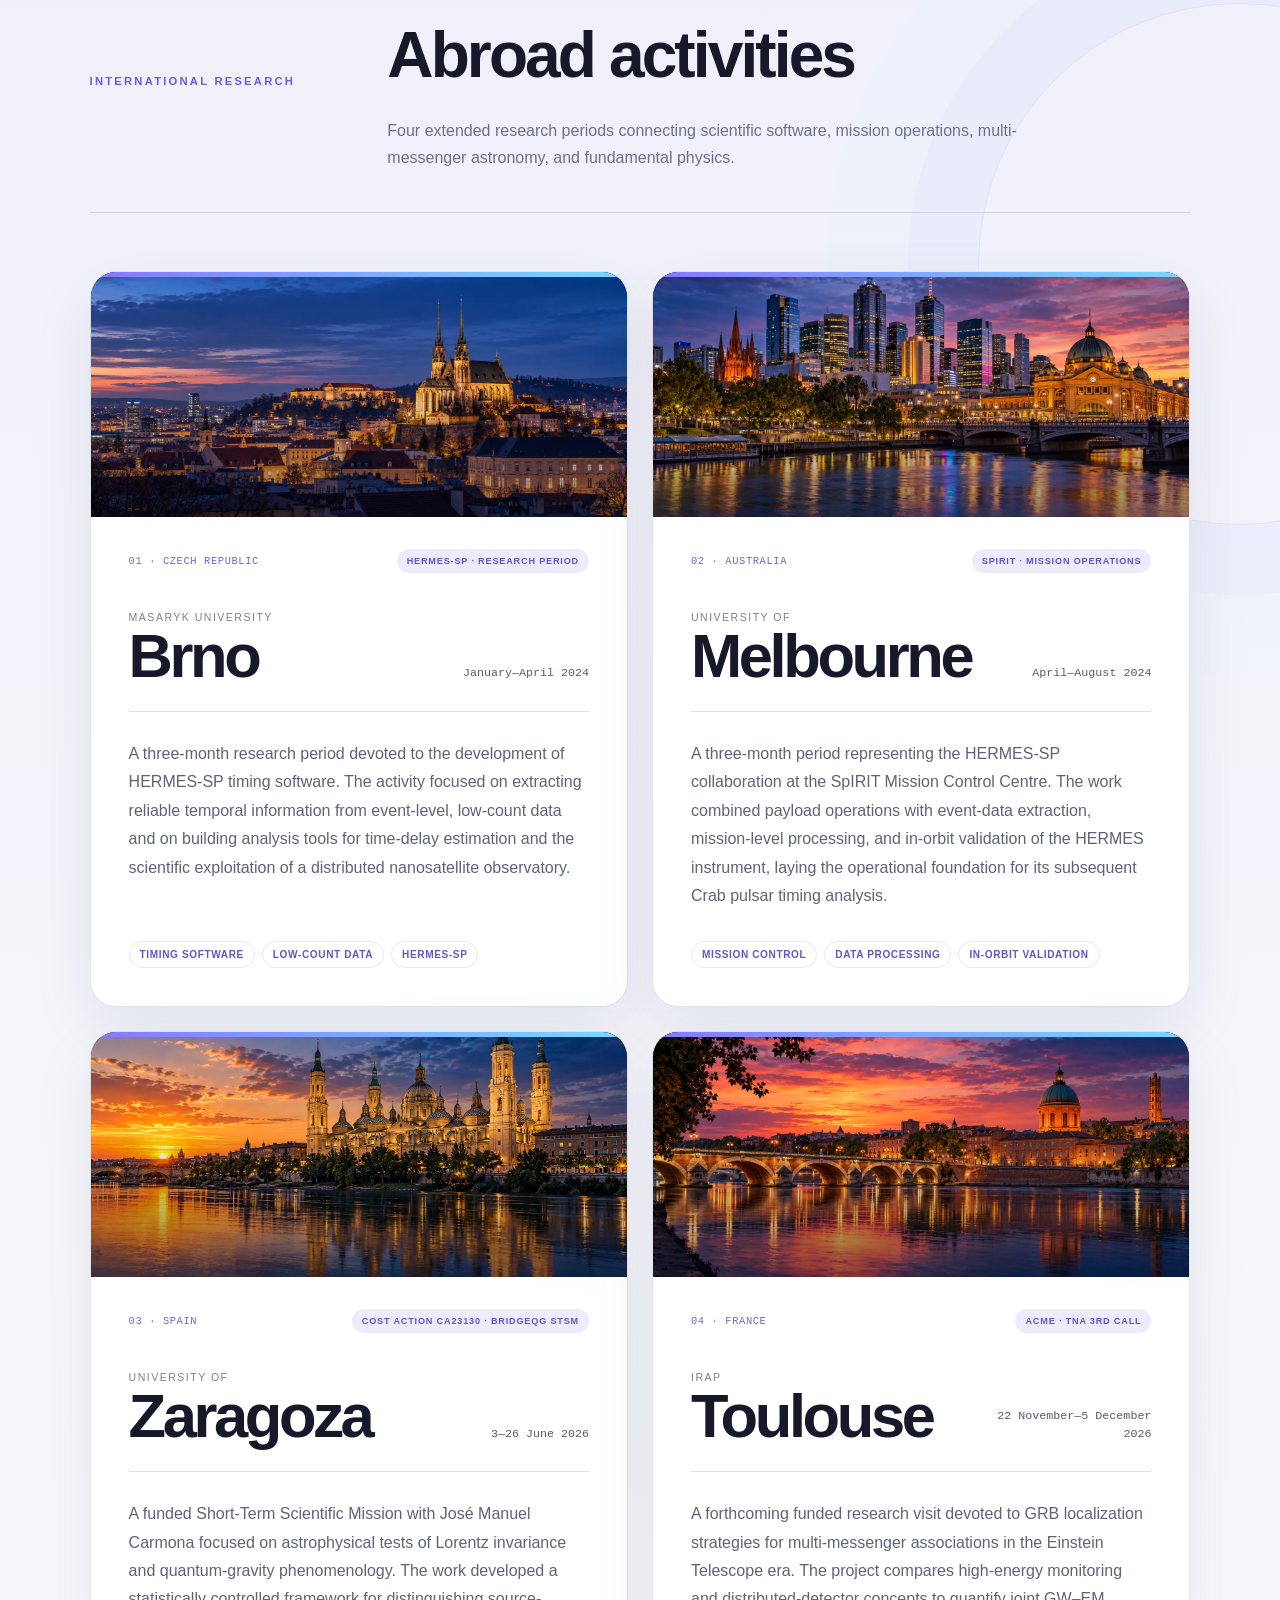
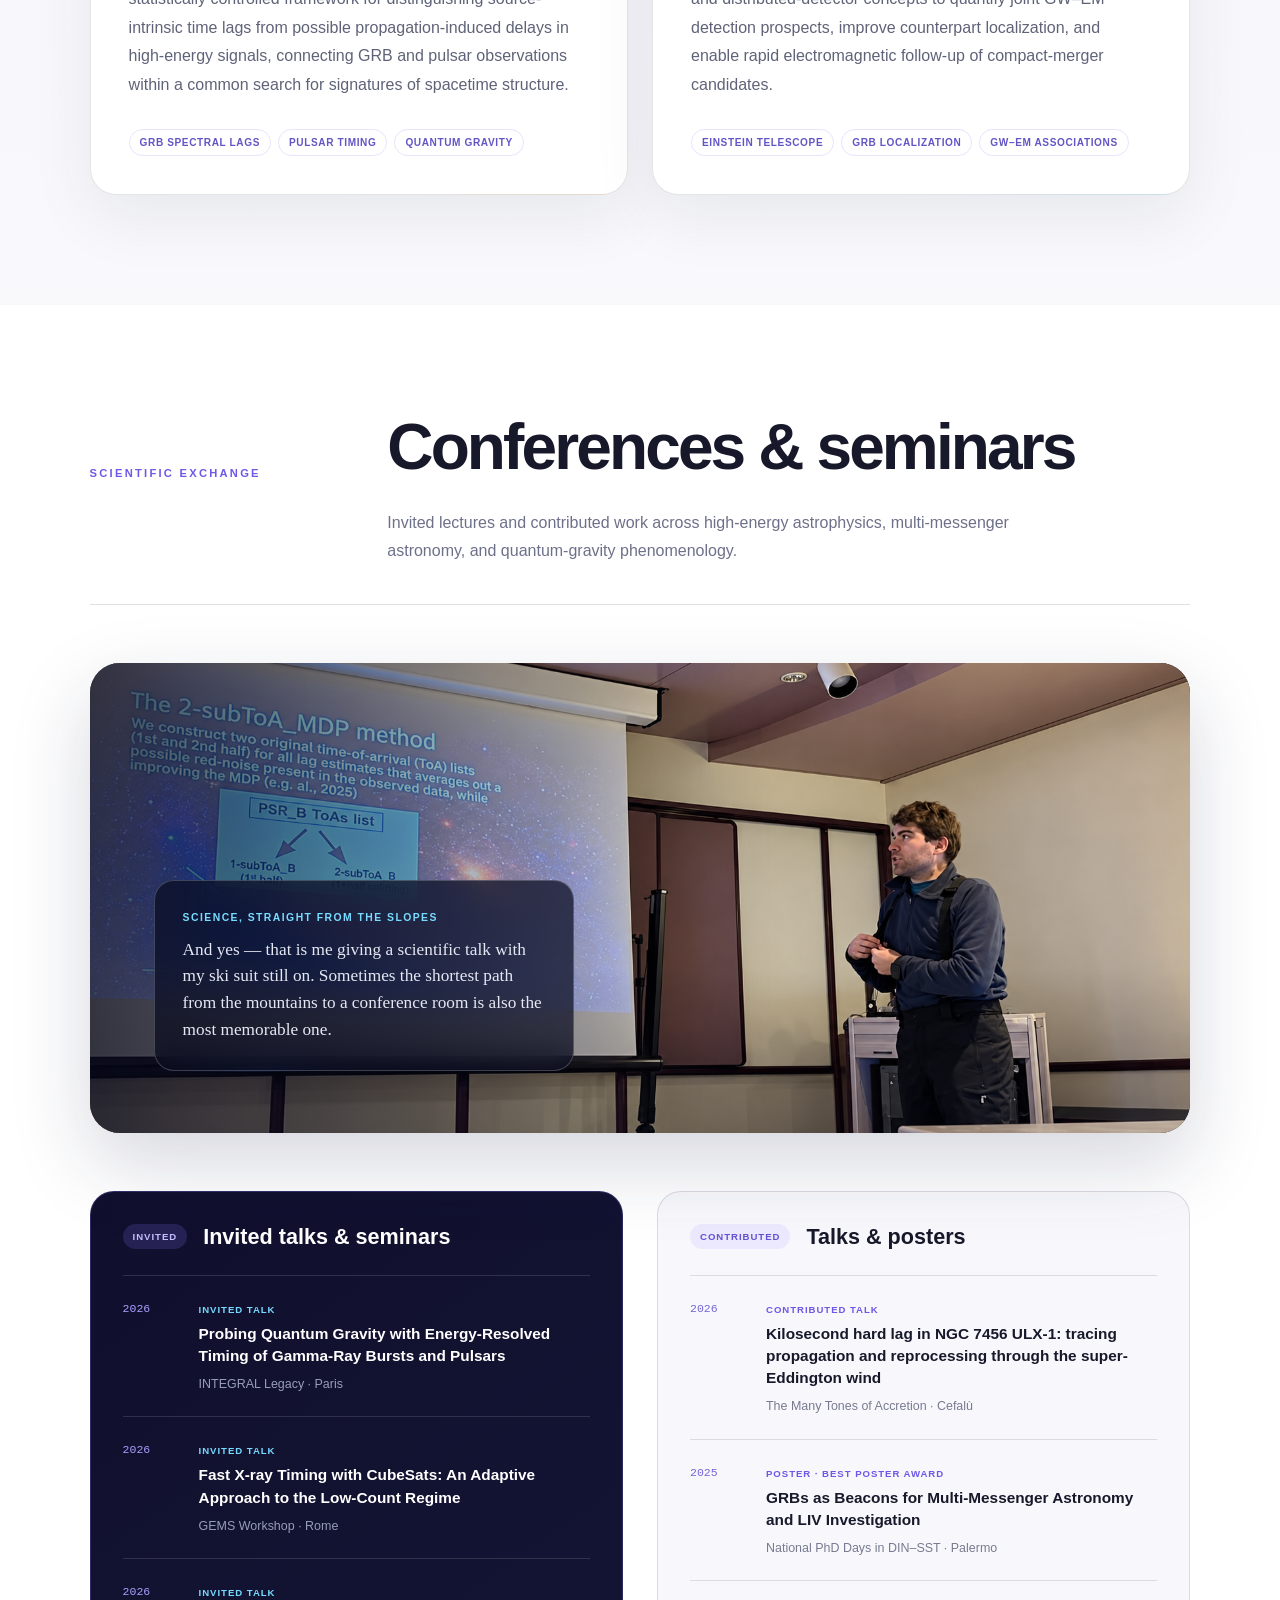
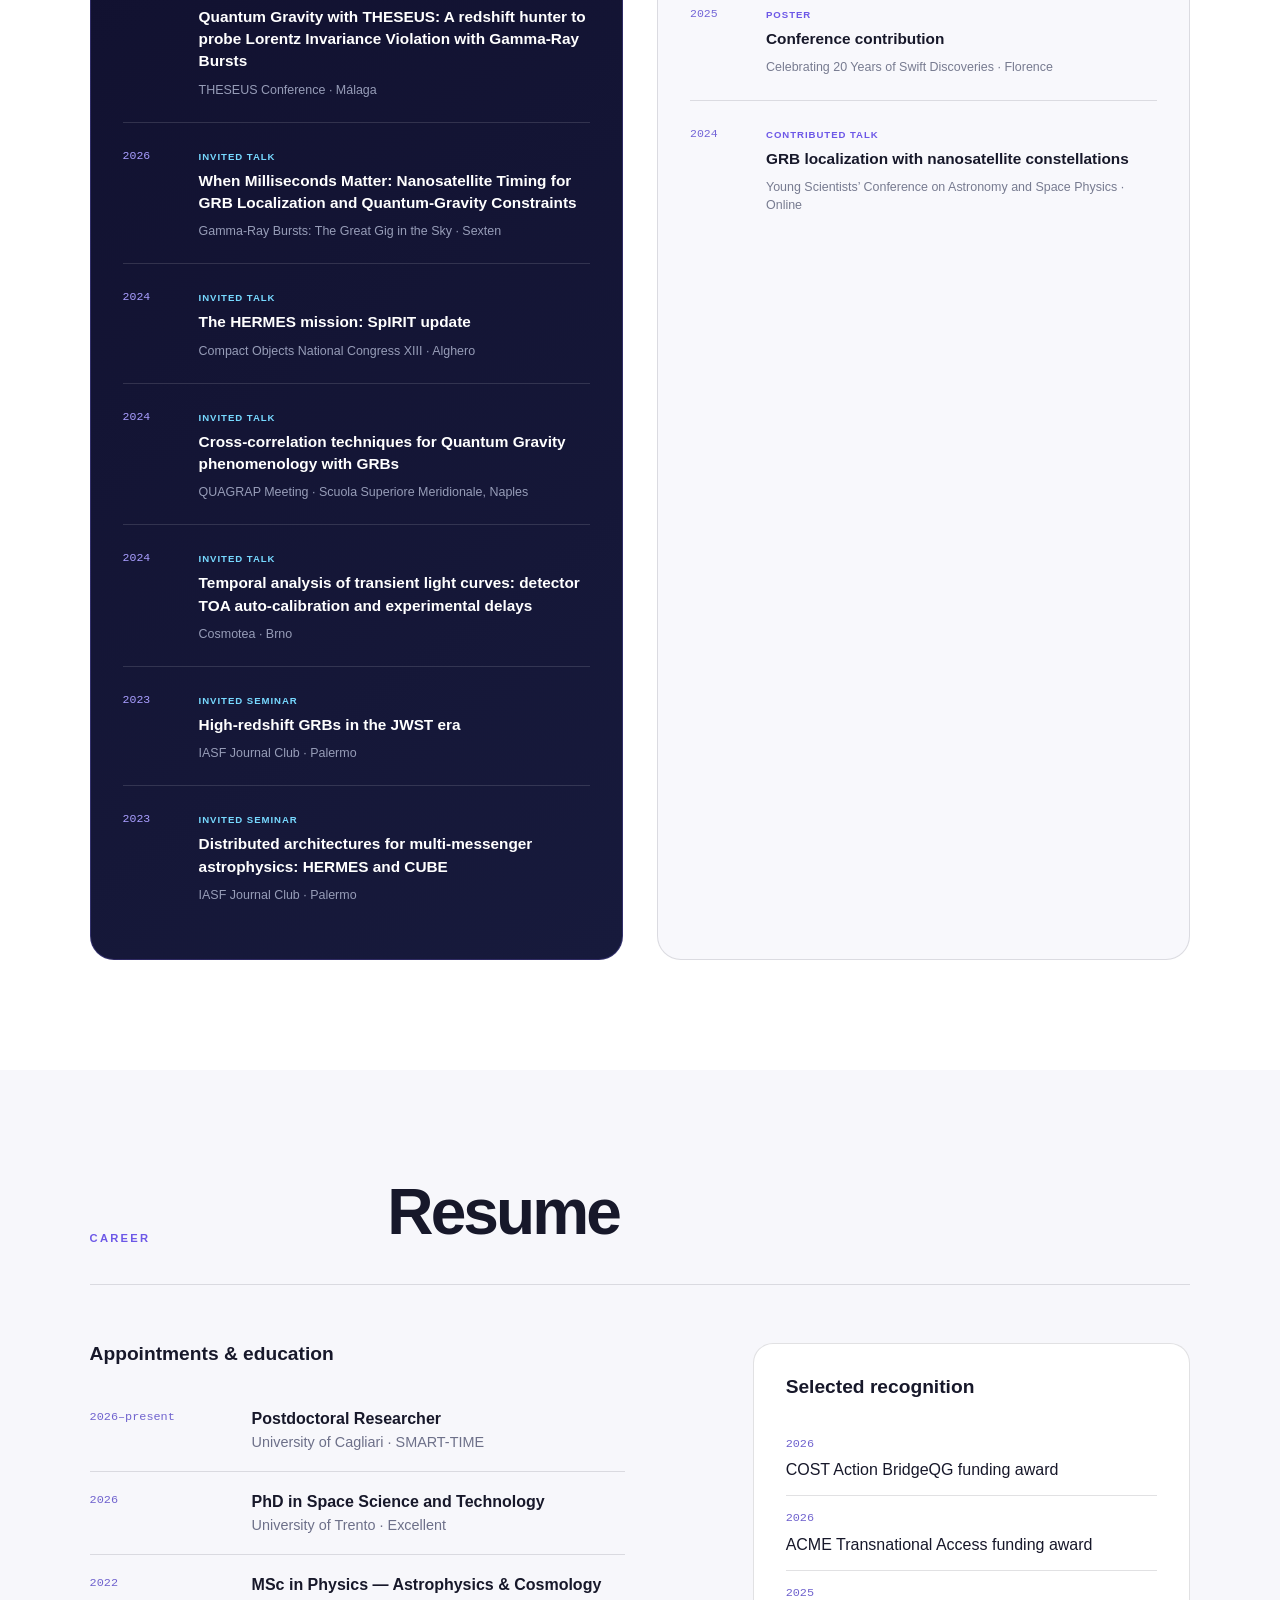
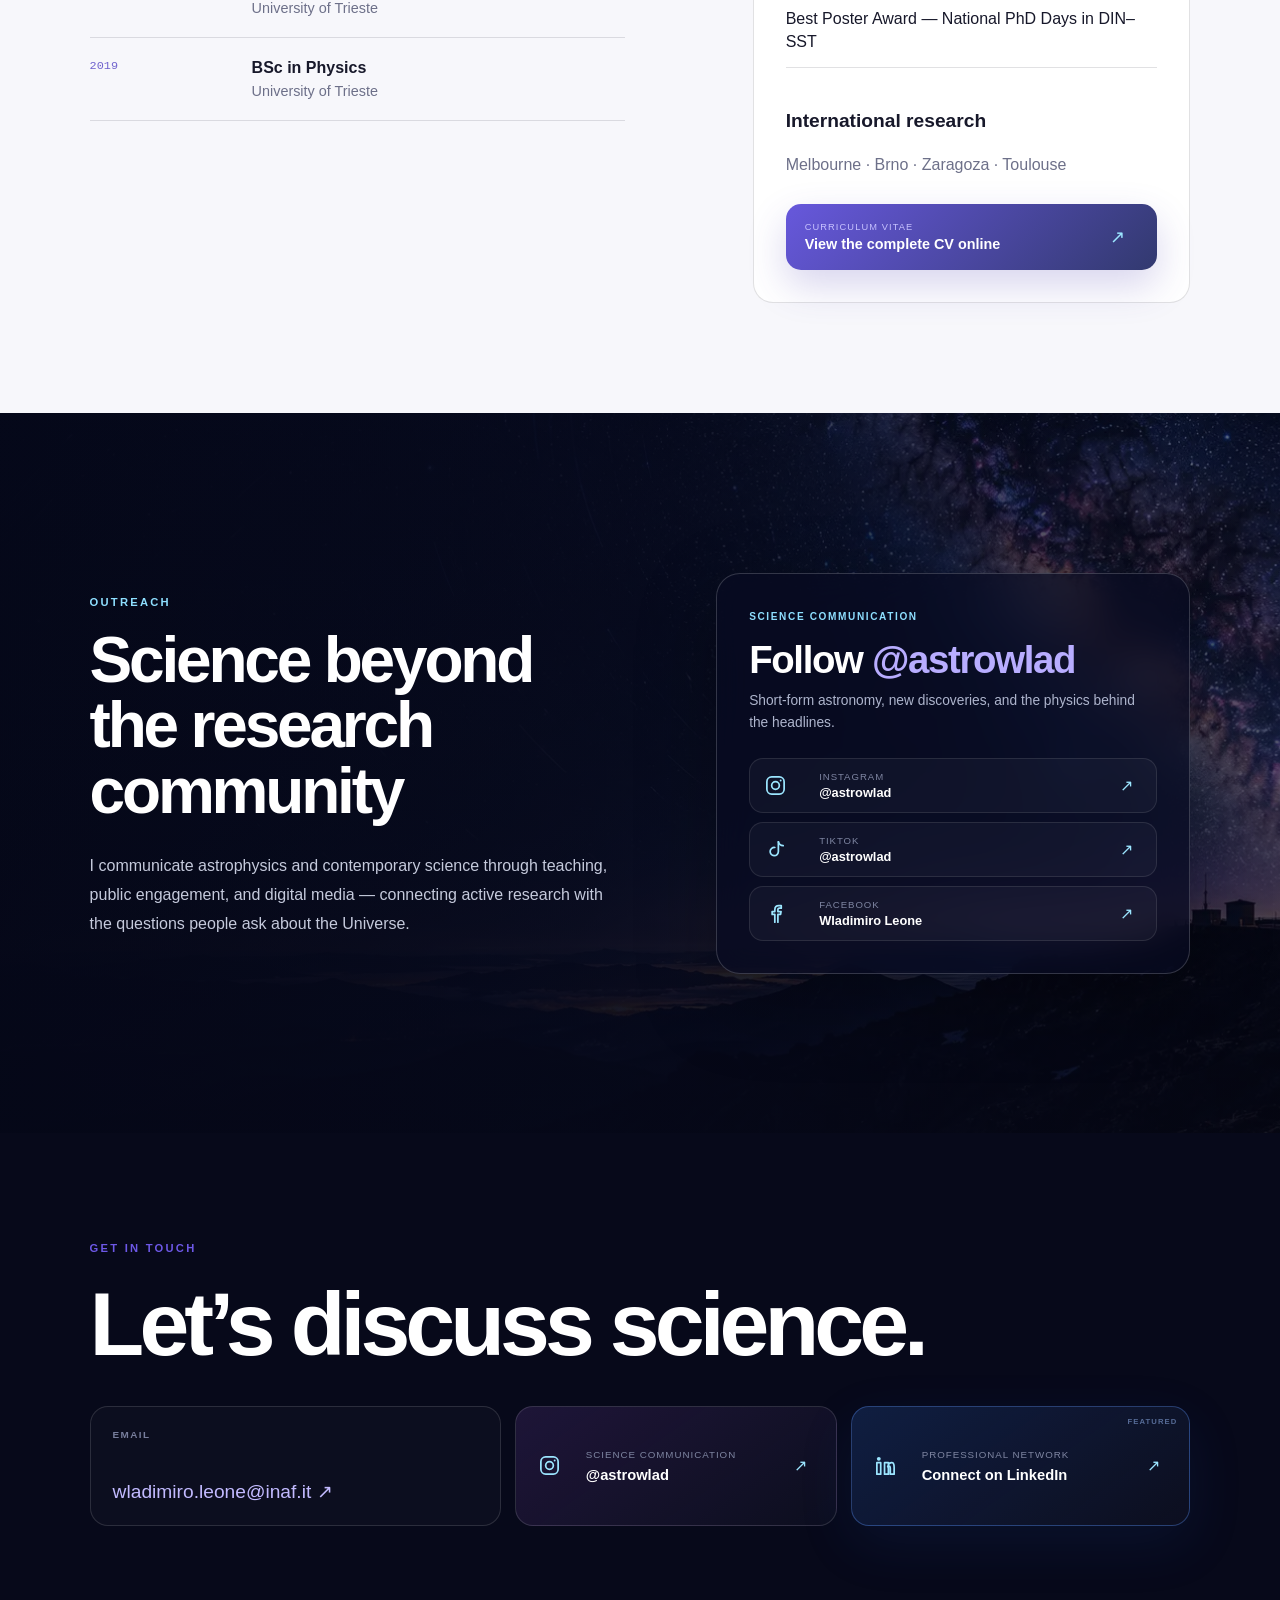
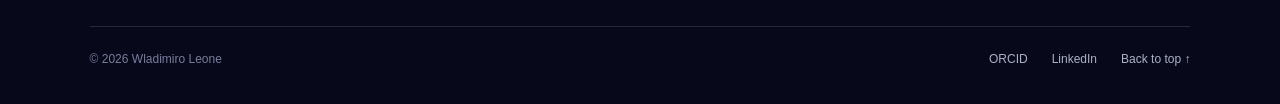
==== commit 66d805ab: "Add files via upload" ====
--- a/index.html
+++ b/index.html
@@ -7,8 +7,8 @@
     <meta name="description" content="Wladimiro Leone — postdoctoral researcher in high-energy astrophysics, time-domain astronomy, and fundamental physics." />
     <link rel="icon" href="./favicon.svg" />
     <title>Wladimiro Leone | High-Energy Astrophysicist</title>
-    <script type="module" crossorigin src="./assets/index-0Lu3aK2W.js"></script>
-    <link rel="stylesheet" crossorigin href="./assets/index-_wjcm4E_.css">
+    <script type="module" crossorigin src="./assets/index-Bz2ZocRH.js"></script>
+    <link rel="stylesheet" crossorigin href="./assets/index-D-Jkgg-3.css">
   </head>
   <body>
     <div id="root"></div>
--- a/assets/index-D-Jkgg-3.css
+++ b/assets/index-D-Jkgg-3.css
@@ -0,0 +1 @@
+:root{--bg:#07091a;--bg-2:#0d1027;--paper:#f5f6fb;--ink:#17182a;--muted:#6d7089;--violet:#8777ff;--violet-2:#b082ff;--cyan:#77d9ff;--line:#18192b21;--line-dark:#ffffff21}*{box-sizing:border-box}html{scroll-behavior:smooth;background:var(--bg)}body{background:var(--paper);color:var(--ink);margin:0;font-family:Arial,Helvetica,sans-serif}a{color:inherit;text-decoration:none}.section[id],footer[id]{scroll-margin-top:74px}.topbar{z-index:50;color:#cbc9ff;-webkit-backdrop-filter:blur(8px);backdrop-filter:blur(8px);background:linear-gradient(#040617b8,#04061738);border-bottom:1px solid #0000;justify-content:space-between;align-items:center;height:72px;padding:0 clamp(22px,4vw,64px);transition:background .25s,border-color .25s,box-shadow .25s;display:flex;position:fixed;inset:0 0 auto}.topbar.is-scrolled{-webkit-backdrop-filter:blur(18px);backdrop-filter:blur(18px);background:#07091ae0;border-color:#ffffff1a;box-shadow:0 14px 38px #00000038}.scroll-progress{background:linear-gradient(90deg,var(--violet),var(--cyan));height:2px;transition:width 80ms linear;position:absolute;bottom:-1px;left:0;box-shadow:0 0 12px #77d9ffa6}.brand{letter-spacing:.01em;color:#a99cff;font-size:1.12rem;font-weight:700}.topbar nav{gap:clamp(12px,1.55vw,25px);font-size:.76rem;display:flex}.topbar nav a{opacity:.7;padding:27px 0 25px;transition:opacity .2s,color .2s;position:relative}.topbar nav a:after{content:"";background:var(--cyan);height:1px;transition:right .25s;position:absolute;bottom:18px;left:0;right:100%}.topbar nav a:hover,.topbar nav a.active{opacity:1;color:#fff}.topbar nav a:hover:after,.topbar nav a.active:after{right:0}.menu-toggle{cursor:pointer;background:#ffffff0a;border:1px solid #ffffff29;border-radius:50%;width:42px;height:42px;padding:0;display:none}.menu-toggle span{background:#fff;width:17px;height:1px;margin:5px auto;transition:transform .25s;display:block}.menu-toggle.open span:first-child{transform:translateY(3px)rotate(45deg)}.menu-toggle.open span:last-child{transform:translateY(-3px)rotate(-45deg)}.mobile-nav-panel{z-index:45;color:#fff;background:radial-gradient(circle at 80% 15%,#77d9ff26,#0000 28%),linear-gradient(145deg,#080a20,#121632);padding:110px 24px 34px;position:fixed;inset:0;overflow:auto}.mobile-nav-label{color:#8478e9;letter-spacing:.18em;text-transform:uppercase;margin-bottom:25px;font-size:.65rem;font-weight:700;display:block}.mobile-nav-panel nav{display:grid}.mobile-nav-panel nav a{border-bottom:1px solid var(--line-dark);letter-spacing:-.035em;align-items:center;gap:20px;padding:17px 0;font-size:clamp(1.7rem,7vw,2.7rem);font-weight:700;display:flex}.mobile-nav-panel nav a span{color:#7569d4;letter-spacing:0;font-family:monospace;font-size:.68rem}.mobile-nav-panel nav a.active{color:#9ce6ff}.mobile-orcid{color:#c5c9dc;border:1px solid #ffffff2e;border-radius:999px;margin-top:34px;padding:12px 18px;font-size:.78rem;display:inline-block}.back-to-top{z-index:40;color:#fff;-webkit-backdrop-filter:blur(12px);backdrop-filter:blur(12px);opacity:0;pointer-events:none;background:#0d1027e0;border:1px solid #ffffff2e;border-radius:50%;place-items:center;width:46px;height:46px;transition:opacity .25s,transform .25s,background .2s;display:grid;position:fixed;bottom:24px;right:24px;transform:translateY(14px);box-shadow:0 15px 38px #00000040}.back-to-top.visible{opacity:1;pointer-events:auto;transform:none}.back-to-top:hover{background:#6656dd}.hero{background:var(--bg);color:#fff;align-items:center;height:100svh;min-height:800px;display:flex;position:relative;overflow:hidden}.hero-bg,.hero-video{object-fit:cover;object-position:center;filter:saturate(1.08)contrast(1.04);width:100%;height:100%;position:absolute;inset:0}.hero-bg{z-index:0}.hero-video{z-index:1}.hero-overlay{z-index:1;background:linear-gradient(90deg,#030513f7 0%,#050718e3 34%,#0608195e 70%,#0406141f 100%),linear-gradient(#04061626,#05071859 68%,#07091a 100%);position:absolute;inset:0}.hero-grid{background-image:linear-gradient(#9284ff09 1px,#0000 1px),linear-gradient(90deg,#9284ff09 1px,#0000 1px);background-size:54px 54px;position:absolute;inset:0;-webkit-mask-image:linear-gradient(#000,#0000 85%);mask-image:linear-gradient(#000,#0000 85%)}.hero-inner{z-index:2;text-align:left;width:min(1180px,100% - 48px);margin:0 auto;padding:116px 0 92px;position:relative}.hero-person-card{z-index:3;-webkit-backdrop-filter:blur(18px);backdrop-filter:blur(18px);background:#080b1fb8;border:1px solid #ffffff3d;border-radius:26px;grid-template-columns:112px 1fr;align-items:center;gap:16px;width:270px;padding:11px;transition:transform .25s,border-color .25s,background .25s;display:grid;position:absolute;bottom:46px;right:clamp(24px,5vw,82px);box-shadow:0 24px 80px #0000006b}.hero-person-card:hover{background:#0a0e27e0;border-color:#77d9ff80;transform:translateY(-6px)}.hero-person-image{border-radius:19px;width:112px;height:142px;position:relative;overflow:hidden}.hero-person-image img{object-fit:cover;object-position:center 35%;width:100%;height:100%;position:absolute;inset:0}.hero-person-card span,.hero-person-card small{color:#a7acc3;letter-spacing:.1em;text-transform:uppercase;font-size:.57rem;display:block}.hero-person-card strong{color:#fff;margin:7px 0 6px;font-size:.96rem;display:block}.hero-person-card small{color:#78d9ff;line-height:1.45}.portrait-mark{background:linear-gradient(145deg,#25284f,#11142c);border:3px solid #ad9dff7a;border-radius:50%;place-items:center;width:124px;height:124px;margin:0 auto 28px;display:grid;position:relative;box-shadow:0 0 0 8px #7d6cff0f,0 22px 70px #0000006b}.portrait-mark:before{content:"";border:1px solid #77d9ff59;border-radius:50%;position:absolute;inset:12px}.portrait-mark span{letter-spacing:.08em;background:linear-gradient(135deg,#fff,#a99cff);color:#0000;-webkit-background-clip:text;font-size:2rem;font-weight:700}.portrait-mark i{background:var(--cyan);width:9px;height:9px;box-shadow:0 0 16px var(--cyan);border-radius:50%;position:absolute;bottom:22px;right:8px}.kicker,.section-kicker{text-transform:uppercase;letter-spacing:.2em;font-size:.7rem;font-weight:700}.kicker{color:#a79cff}.hero h1{letter-spacing:-.06em;text-wrap:balance;max-width:820px;margin:18px 0 24px;font-size:clamp(4.6rem,8vw,8rem);line-height:.91}.typing-line{color:#c2bdff;max-width:730px;margin:0;font-family:ui-monospace,SFMono-Regular,Menlo,monospace;font-size:clamp(1.05rem,2vw,1.45rem);line-height:1.5}.typing-line span{color:#8f7cff;animation:1s step-end infinite blink}@keyframes blink{50%{opacity:0}}.hero-summary{color:#c7cbdb;max-width:720px;margin:30px 0 0;font-size:1.03rem;line-height:1.75}.hero-actions{flex-wrap:wrap;justify-content:flex-start;gap:12px;margin-top:36px;display:flex}.button{border:1px solid #fff3;border-radius:999px;padding:14px 22px;font-size:.86rem;font-weight:700;transition:transform .2s,background .2s}.button:hover{transform:translateY(-2px)}.button.primary{background:linear-gradient(135deg,#6d5df7,#9a53f3);border-color:#0000;box-shadow:0 12px 36px #764eff47}.button.secondary{-webkit-backdrop-filter:blur(8px);backdrop-filter:blur(8px);background:#0a0c247a}.cv-button{color:#c9f1ff;background:#29719b2e;border-color:#77d9ff6b}.hero-stats{border-top:1px solid var(--line-dark);justify-content:flex-start;gap:0;max-width:660px;margin:48px 0 0;padding-top:24px;display:flex}.hero-stats div{border-right:1px solid var(--line-dark);flex:1}.hero-stats div:last-child{border:0}.hero-stats strong{color:#fff;font-size:1.45rem;display:block}.hero-stats span{color:#969cb4;margin-top:4px;font-size:.72rem;display:block}.scroll-cue{z-index:3;color:#a79cff;font-size:1.3rem;position:absolute;bottom:20px;left:50%;transform:translate(-50%)}.explore-strip{color:#fff;border-top:1px solid var(--line-dark);border-bottom:1px solid var(--line-dark);background:#090b20;grid-template-columns:.65fr repeat(7,1fr);align-items:stretch;display:grid}.explore-strip>span{color:#777d9c;letter-spacing:.18em;text-transform:uppercase;place-items:center;font-size:.62rem;font-weight:700;display:grid}.explore-strip a{border-left:1px solid var(--line-dark);padding:22px 18px;font-size:.76rem;font-weight:700;transition:background .22s,color .22s,padding-left .22s;position:relative;overflow:hidden}.explore-strip a:after{content:"→";opacity:0;color:var(--cyan);transition:all .22s;position:absolute;right:16px;transform:translate(-6px)}.explore-strip a:hover{color:#fff;background:#8777ff17;padding-left:24px}.explore-strip a:hover:after{opacity:1;transform:none}.explore-strip i{color:#7569d4;margin-bottom:6px;font-family:monospace;font-size:.6rem;font-style:normal;font-weight:400;display:block}.section{padding:110px clamp(24px,7vw,112px)}.section-head{border-bottom:1px solid var(--line);grid-template-columns:.25fr .75fr;align-items:end;gap:30px;padding-bottom:40px;display:grid}.section-head h2{letter-spacing:-.045em;margin:0;font-size:clamp(2.6rem,5vw,5rem);line-height:1}.section-head>p{max-width:670px;color:var(--muted);grid-column:2;margin:0;line-height:1.7}.section-kicker{color:#6d58e7}.section-head.inverse{border-color:var(--line-dark)}.section-head.inverse h2{color:#fff}.section-head.inverse>p{color:#9ba1be}.about{background:#f7f7fb}.bio-layout{grid-template-columns:.78fr 1.22fr;align-items:start;gap:8vw;padding:70px 0;display:grid}.bio-intro{gap:28px;display:grid}.bio-portrait{background:#0c1027;border-radius:28px;min-height:560px;position:relative;overflow:hidden;box-shadow:0 28px 70px #15193b2e}.bio-portrait:after{content:"";background:linear-gradient(#0000,#050716e6);position:absolute;inset:45% 0 0}.bio-portrait img{object-fit:cover;object-position:center 42%;filter:saturate(.94)contrast(1.03);width:100%;height:100%;position:absolute;inset:0}.bio-portrait span{z-index:1;color:#e8e9f4;letter-spacing:.1em;text-transform:uppercase;font-size:.7rem;position:absolute;bottom:20px;left:22px;right:22px}.bio-lead{letter-spacing:-.025em;margin:0;font-size:clamp(1.65rem,2.65vw,2.45rem);line-height:1.33}.inline-download{color:#5f51ca;letter-spacing:.08em;text-transform:uppercase;border-bottom:1px solid #7464dd;align-items:center;gap:18px;width:max-content;padding-bottom:7px;font-size:.78rem;font-weight:700;display:flex}.inline-download span{font-size:1rem}.bio-copy{color:#565a72;font-size:1.04rem;line-height:1.8}.bio-copy p:first-child{margin-top:0}.bio-ps{color:#363952;background:linear-gradient(90deg,#735fe717,#735fe706);border-left:3px solid #735fe7;border-radius:0 18px 18px 0;margin-top:32px;padding:22px 24px;font-family:Georgia,serif;font-size:1.08rem;font-style:italic}.bio-ps strong{color:#6654d1;letter-spacing:.06em;font-family:Inter,system-ui,sans-serif;font-style:normal}.affiliation-strip{border-top:1px solid var(--line);border-bottom:1px solid var(--line);grid-template-columns:repeat(4,1fr);display:grid}.affiliation-strip span{text-align:center;border-right:1px solid var(--line);color:#565a72;padding:24px 18px;font-size:.78rem;font-weight:700}.affiliation-strip span:last-child{border:0}.dark-section{isolation:isolate;color:#fff;background:#090b20;position:relative;overflow:hidden}.dark-section:before{content:"";z-index:-2;opacity:.34;background:url(../multimessenger-cosmos-v2.webp) top/cover no-repeat;position:absolute;inset:0;transform:scale(1.02)}.dark-section:after{content:"";z-index:-1;background:linear-gradient(#050718e3,#080a1df5 37%,#0a0c1ffa),linear-gradient(90deg,#060819b3,#0000 70%);position:absolute;inset:0}.research-grid{grid-template-columns:repeat(3,minmax(0,1fr));align-items:start;gap:20px;padding-top:54px;display:grid}.research-card{border:1px solid var(--line-dark);background:#0a0d24c7;border-radius:24px;transition:transform .28s,border-color .28s,background .28s,box-shadow .28s;position:relative;overflow:hidden;box-shadow:0 22px 60px #00000029}.research-card:hover{background:#0d112ee6;border-color:#77d9ff5c;transform:translateY(-6px);box-shadow:0 30px 76px #0000004d}.research-card[open]{background:#0c0f2af0;border-color:#8f82f86b}.research-card summary{cursor:pointer;outline:none;list-style:none;display:block}.research-card summary::-webkit-details-marker{display:none}.research-card summary:focus-visible{box-shadow:inset 0 0 0 2px var(--cyan)}.research-visual{background:#090b20;height:245px;display:block;position:relative;overflow:hidden}.research-visual img{object-fit:cover;filter:saturate(.88)contrast(1.04);transition:transform .55s,filter .35s}.research-card:hover .research-visual img,.research-card[open] .research-visual img{filter:saturate(1.08)contrast(1.05);transform:scale(1.045)}.research-visual-shade{background:linear-gradient(#04061408,#0608199e);position:absolute;inset:0}.card-index{-webkit-backdrop-filter:blur(8px);backdrop-filter:blur(8px);color:#e3dfff;background:#0608198c;border:1px solid #fff3;border-radius:999px;padding:7px 9px;font-family:monospace;font-size:.67rem;position:absolute;top:18px;left:20px}.research-title-row{grid-template-columns:1fr 38px;align-items:center;gap:18px;padding:25px 26px 27px;display:grid}.research-card h3{letter-spacing:-.025em;margin:0;font-size:clamp(1.3rem,1.7vw,1.7rem);line-height:1.2}.research-toggle{border:1px solid #ffffff29;border-radius:50%;place-items:center;width:36px;height:36px;transition:background .22s,border-color .22s,transform .3s;display:grid;position:relative}.research-toggle i{background:#9ce6ff;width:12px;height:1px;transition:transform .28s,opacity .28s;position:absolute}.research-toggle i:last-child{transform:rotate(90deg)}.research-card[open] .research-toggle{background:#77d9ff1a;border-color:#77d9ff59;transform:rotate(180deg)}.research-card[open] .research-toggle i:last-child{opacity:0;transform:rotate(0)}.research-body{border-top:1px solid var(--line-dark);padding:26px;animation:.34s both researchReveal}.research-card p{color:#b4b9cf;margin:0;line-height:1.75}.research-card p+p{margin-top:16px}@keyframes researchReveal{0%{opacity:0;transform:translateY(-8px)}to{opacity:1;transform:none}}.tag-row{flex-wrap:wrap;gap:7px;margin-top:auto;padding-top:28px;display:flex}.tag-row span{color:#b7afff;text-transform:uppercase;letter-spacing:.08em;border:1px solid #a497ff3b;border-radius:999px;padding:7px 10px;font-size:.67rem}.papers{background:#fff}.publication-note{color:#676a80;background:#f2f0ff;border-radius:14px;max-width:760px;margin:34px 0 0 auto;padding:18px 22px;font-size:.84rem;line-height:1.55}.publication-note strong{color:#5f51cc}.publication-group{padding-top:72px}.publication-group+.publication-group{border-top:1px solid var(--line);margin-top:20px}.group-heading{grid-template-columns:80px 1fr;align-items:start;gap:28px;max-width:850px;display:grid}.group-heading>span{color:#7667df;padding-top:7px;font-family:monospace;font-size:.76rem}.group-heading h3{letter-spacing:-.035em;margin:0;font-size:clamp(1.75rem,3vw,2.65rem)}.group-heading p{color:var(--muted);margin:10px 0 0;line-height:1.6}.featured-publications{position:relative}.featured-publications:before{content:"FIRST AUTHOR";color:#6d58e717;letter-spacing:-.05em;font-size:clamp(2rem,6vw,6rem);font-weight:800;position:absolute;top:86px;right:0}.paper-list{margin-top:36px;position:relative}.paper-row{border-bottom:1px solid var(--line);grid-template-columns:110px 1fr 44px;align-items:center;gap:28px;padding:28px 8px;transition:background .2s,padding .2s;display:grid}a.paper-row:hover{background:#f4f2ff;padding-left:18px;padding-right:18px}.paper-year{color:#7466d7;font-family:monospace;font-size:.76rem}.paper-meta{flex-wrap:wrap;align-items:center;gap:10px;display:flex}.paper-journal{color:#777a90;text-transform:uppercase;letter-spacing:.13em;font-size:.68rem}.paper-row h3{margin:8px 0 0;font-size:1.22rem;font-weight:600;line-height:1.35}.paper-row p{color:#7b7e93;margin:9px 0 0;font-size:.78rem;line-height:1.45}.paper-arrow{color:#7667df;font-size:1.25rem}.status-pill{color:#6354d2;letter-spacing:.08em;text-transform:uppercase;background:#ece9ff;border-radius:999px;padding:5px 8px;font-size:.58rem;font-weight:700}.paper-list.compact .paper-row{padding-top:22px;padding-bottom:22px}.paper-list.compact .paper-row h3{font-size:1.04rem}.missions{color:#fff;background:#0b0e24}.mission-layout{grid-template-columns:1.05fr .95fr;gap:7vw;padding-top:58px;display:grid}.mission-feature{background:linear-gradient(145deg,#6858e8,#242756);border-radius:24px;padding:42px;box-shadow:0 28px 80px #0000003b}.mission-feature>span{letter-spacing:.14em;text-transform:uppercase;color:#d0cbff;font-size:.7rem}.mission-feature h3{letter-spacing:-.04em;margin:28px 0;font-size:clamp(2rem,3.4vw,3.5rem);line-height:1.08}.mission-feature p{color:#e0e0ee;margin:0;line-height:1.75}.et-feature{background:radial-gradient(circle at 90% 12%,#77d9ff47,#0000 28%),linear-gradient(145deg,#5747d9,#1c214e);position:relative;overflow:hidden}.et-feature:after{content:"ET";color:#ffffff0b;letter-spacing:-.1em;font-size:11rem;font-weight:900;position:absolute;bottom:-44px;right:-14px}.mission-flow{z-index:1;border-top:1px solid #fff3;flex-wrap:wrap;align-items:center;gap:8px;margin-top:34px;padding-top:24px;display:flex;position:relative}.mission-flow span{color:#fff;letter-spacing:.05em;text-transform:none;background:#07091a47;border-radius:999px;padding:8px 11px;font-size:.68rem;font-weight:700}.mission-flow i{color:#9ce3ff;font-style:normal}.mission-list article{border-bottom:1px solid var(--line-dark);padding:25px 0;transition:padding-left .22s,background .22s}.mission-list article:hover{background:linear-gradient(90deg,#8777ff12,#0000);padding-left:14px}.mission-list strong{color:#a99eff;margin-bottom:7px;font-size:1.15rem;display:block}.mission-list span{color:#a3a8be;line-height:1.5}.abroad{background:linear-gradient(#eff0fa,#f9f9fc);position:relative;overflow:hidden}.abroad:before{content:"";border:1px solid #6d58e71a;border-radius:50%;width:520px;height:520px;position:absolute;top:90px;right:-220px;box-shadow:0 0 0 70px #6d58e706,0 0 0 150px #77d9ff05}.abroad-grid{grid-template-columns:1fr 1fr;gap:24px;padding-top:58px;display:grid;position:relative}.activity-card{background:#fff;border:1px solid #18192b1c;border-radius:26px;flex-direction:column;min-height:720px;padding:38px;transition:transform .28s,box-shadow .28s;display:flex;position:relative;overflow:hidden;box-shadow:0 22px 65px #14173613}.activity-card:hover{transform:translateY(-7px);box-shadow:0 34px 85px #14173624}.activity-card:before{content:"";z-index:3;background:linear-gradient(90deg,var(--violet),var(--cyan));height:5px;position:absolute;inset:0 0 auto}.brno-card{background:radial-gradient(circle at 94% 2%,#65d3ad2e,#0000 28%),#fff}.melbourne-card{background:radial-gradient(circle at 94% 2%,#ff84972b,#0000 28%),#fff}.zaragoza-card{background:radial-gradient(circle at 94% 2%,#ffbc6133,#0000 28%),#fff}.toulouse-activity{background:radial-gradient(circle at 94% 2%,#77d9ff38,#0000 28%),#fff}.activity-image{background:#11152d;flex:0 0 245px;height:245px;margin:-38px -38px 32px;position:relative;overflow:hidden}.activity-image:after{content:"";background:linear-gradient(#0000,#080a1e73);position:absolute;inset:40% 0 0}.activity-image img{object-fit:cover;object-position:center;filter:saturate(1.02)contrast(1.02);width:100%;height:100%;transition:transform .55s,filter .35s;position:absolute;inset:0}.brno-card .activity-image img{object-position:center 58%}.melbourne-card .activity-image img{object-position:center 55%}.zaragoza-card .activity-image img{object-position:center 58%}.toulouse-activity .activity-image img{object-position:center 54%}.activity-card:hover .activity-image img{filter:saturate(1.08);transform:scale(1.045)}.activity-topline{color:#7265d2;letter-spacing:.06em;text-transform:uppercase;justify-content:space-between;align-items:center;gap:18px;font-family:monospace;font-size:.65rem;display:flex}.activity-topline strong{color:#6354ce;letter-spacing:.09em;background:#eeebff;border-radius:999px;padding:7px 10px;font-family:Arial,Helvetica,sans-serif;font-size:.57rem}.activity-place{border-bottom:1px solid var(--line);justify-content:space-between;align-items:end;gap:25px;margin:38px 0 28px;padding-bottom:28px;display:flex}.activity-place span{color:#7b7f95;letter-spacing:.14em;text-transform:uppercase;margin-bottom:5px;font-size:.66rem;display:block}.activity-place h3{letter-spacing:-.055em;margin:0;font-size:clamp(2.7rem,4.8vw,5rem);line-height:.9}.activity-place time{color:#565a70;text-align:right;max-width:170px;font-family:monospace;font-size:.73rem;line-height:1.5}.activity-card>p{color:#5f6378;margin:0;line-height:1.78}.activity-tags{flex-wrap:wrap;gap:7px;margin-top:auto;padding-top:30px;display:flex}.activity-tags span{color:#6255c5;letter-spacing:.06em;text-transform:uppercase;border:1px solid #6d58e729;border-radius:999px;padding:7px 10px;font-size:.63rem;font-weight:700}.talks{background:#fff}.talk-feature{background:#0b0d25;border-radius:30px;min-height:470px;margin:58px 0 0;position:relative;overflow:hidden;box-shadow:0 30px 80px #1b1f462e}.talk-feature-image{position:absolute;inset:0}.talk-feature-image img{object-fit:cover;object-position:center;width:100%;height:100%;position:absolute;inset:0}.talk-feature:after{content:"";background:linear-gradient(90deg,#06081ab8 0%,#06081a47 36%,#0000 62%),linear-gradient(#0000 65%,#06081a47);position:absolute;inset:0}.talk-feature figcaption{z-index:2;color:#fff;-webkit-backdrop-filter:blur(15px);backdrop-filter:blur(15px);background:#080a1fb3;border:1px solid #fff3;border-radius:20px;width:min(420px,42%);padding:26px 28px;position:absolute;bottom:clamp(24px,5vw,62px);left:clamp(24px,5vw,74px)}.talk-feature figcaption span{color:#79dcff;letter-spacing:.14em;text-transform:uppercase;font-size:.65rem;font-weight:700}.talk-feature figcaption p{color:#e5e7f3;margin:12px 0 0;font-family:Georgia,serif;font-size:1.08rem;line-height:1.55}.events-layout{grid-template-columns:1fr 1fr;gap:34px;padding-top:58px;display:grid}.event-column{border:1px solid var(--line);background:#f8f8fc;border-radius:24px;padding:32px}.invited-column{color:#fff;background:linear-gradient(145deg,#100f2d,#171a3c);border-color:#8777ff40}.events-title{border-bottom:1px solid var(--line);align-items:center;gap:16px;padding-bottom:25px;display:flex}.invited-column .events-title{border-color:var(--line-dark)}.events-title>span{color:#6253d3;letter-spacing:.1em;text-transform:uppercase;background:#ece9ff;border-radius:999px;padding:7px 10px;font-size:.6rem;font-weight:700}.invited-column .events-title>span{color:#c6beff;background:#8777ff2e}.events-title h3{margin:0;font-size:1.35rem}.event-row{border-bottom:1px solid var(--line);grid-template-columns:58px 1fr;gap:18px;padding:23px 0;transition:transform .2s;display:grid}.event-row:hover{transform:translate(6px)}.event-row:last-child{border-bottom:0}.invited-column .event-row{border-color:var(--line-dark)}.event-row time{color:#7466d7;padding-top:3px;font-family:monospace;font-size:.72rem}.invited-column .event-row time{color:#a99eff}.event-type{color:#6d58e7;letter-spacing:.1em;text-transform:uppercase;margin-bottom:8px;font-size:.6rem;font-weight:700;display:inline-block}.invited-column .event-type{color:#77d9ff}.event-row h4{margin:0;font-size:.96rem;line-height:1.45}.event-row p{color:#777b90;margin:8px 0 0;font-size:.78rem;line-height:1.45}.invited-column .event-row p{color:#979db8}.resume{background:#f7f7fb}.resume-layout{grid-template-columns:1.1fr .9fr;gap:10vw;padding-top:58px;display:grid}.resume-layout h3{margin:0 0 24px;font-size:1.2rem}.career-list article{border-bottom:1px solid var(--line);grid-template-columns:140px 1fr;gap:22px;padding:21px 0;display:grid}.career-list time,.resume-side li span{color:#7063ce;font-family:monospace;font-size:.74rem}.career-list strong,.career-list span{display:block}.career-list span{color:var(--muted);margin-top:6px;font-size:.9rem}.resume-side{border:1px solid var(--line);background:#fff;border-radius:20px;padding:32px}.resume-side ul{margin:0 0 42px;padding:0;list-style:none}.resume-side li{border-bottom:1px solid var(--line);padding:14px 0;line-height:1.45}.resume-side li span{margin-bottom:5px;display:block}.resume-side p{color:var(--muted)}.resume-download{color:#fff;background:linear-gradient(135deg,#6758dc,#32396f);border-radius:15px;grid-template-columns:1fr 28px;align-items:center;gap:4px 14px;margin-top:30px;padding:18px 19px;transition:transform .22s,box-shadow .22s;display:grid;box-shadow:0 16px 38px #4e42b138}.resume-download:hover{transform:translateY(-4px);box-shadow:0 24px 50px #4e42b147}.resume-download span{letter-spacing:.12em;text-transform:uppercase;grid-column:1;color:#c8c3ff!important;font-size:.58rem!important}.resume-download strong{grid-column:1;font-size:.9rem}.resume-download i{color:#9ce6ff;grid-area:1/2/3;font-size:1.15rem;font-style:normal}.outreach{color:#fff;background:linear-gradient(90deg,#05081af7 0%,#070a1edb 46%,#0709197a 100%),url(../outreach-observatory-v2.webp) 50%/cover no-repeat;grid-template-columns:1.05fr .95fr;align-items:center;gap:8vw;min-height:720px;display:grid;position:relative;overflow:hidden}.outreach:after{content:"";pointer-events:none;background:linear-gradient(#0507161a,#0507168c);position:absolute;inset:0}.outreach>*{z-index:1;position:relative}.outreach .section-kicker{color:#8edfff}.outreach h2{letter-spacing:-.05em;margin:18px 0 28px;font-size:clamp(2.8rem,5vw,5.4rem);line-height:1.02}.outreach-copy>p{color:#c5cadc;max-width:660px;line-height:1.8}.outreach-social-card{-webkit-backdrop-filter:blur(16px);backdrop-filter:blur(16px);background:#080b22b3;border:1px solid #ffffff2e;border-radius:24px;padding:32px;box-shadow:0 26px 80px #00000047}.outreach-social-card>span{color:#8edfff;letter-spacing:.16em;text-transform:uppercase;font-size:.63rem;font-weight:700}.outreach-social-card h3{letter-spacing:-.035em;margin:14px 0 8px;font-size:clamp(1.65rem,3vw,2.6rem)}.outreach-social-card h3 strong{color:#b8adff}.outreach-social-card>p{color:#aeb5cd;margin:0 0 24px;font-size:.86rem;line-height:1.6}.social-channel-list{gap:9px;display:grid}.social-channel-list a{background:#ffffff09;border:1px solid #ffffff1a;border-radius:14px;grid-template-columns:42px 1fr 22px;align-items:center;gap:13px;padding:12px 14px;transition:transform .2s,background .2s,border-color .2s;display:grid}.social-channel-list a:hover{background:#77d9ff14;border-color:#77d9ff4d;transform:translate(6px)}.social-channel-list svg,.contact-social svg{fill:none;stroke:currentColor;stroke-width:1.8px;stroke-linecap:round;stroke-linejoin:round;color:#9ce6ff;width:23px;height:23px}.social-channel-list svg .icon-fill,.contact-social svg .icon-fill{fill:currentColor;stroke:none}.social-channel-list a>span{gap:3px;display:grid}.social-channel-list small{color:#7f86a2;letter-spacing:.1em;text-transform:uppercase;font-size:.6rem}.social-channel-list strong{font-size:.8rem}.social-channel-list i{color:#9ce6ff;font-style:normal}footer{color:#fff;background:#07091a;padding:105px clamp(24px,7vw,112px) 38px}footer h2{letter-spacing:-.055em;margin:24px 0 28px;font-size:clamp(3.2rem,7vw,7rem);line-height:1}.contact-actions{grid-template-columns:1.15fr .9fr .95fr;gap:14px;margin-top:36px;display:grid}.email-link,.contact-social{border:1px solid var(--line-dark);background:#ffffff06;border-radius:18px;min-height:120px;padding:22px;transition:transform .22s,border-color .22s,background .22s}.email-link{color:#c2baff;overflow-wrap:anywhere;flex-direction:column;justify-content:space-between;font-size:clamp(.9rem,1.55vw,1.2rem);display:flex}.email-link>span{color:#777d9b;letter-spacing:.14em;text-transform:uppercase;font-size:.62rem;font-weight:700}.contact-social{grid-template-columns:36px 1fr 20px;align-items:center;gap:12px;display:grid}.contact-social span{color:#7f86a2;letter-spacing:.1em;text-transform:uppercase;gap:7px;font-size:.61rem;display:grid}.contact-social strong{color:#fff;letter-spacing:0;text-transform:none;font-size:.92rem}.contact-social i{color:#9ce6ff;font-style:normal}.email-link:hover,.contact-social:hover{background:#77d9ff0f;border-color:#77d9ff52;transform:translateY(-5px)}.linkedin-contact{background:linear-gradient(145deg,#3069ce38,#ffffff06);border-color:#5c96ff57;position:relative;box-shadow:0 18px 55px #1e53b81f}.linkedin-contact:before{content:"FEATURED";color:#9dc2ff80;letter-spacing:.14em;font-size:.48rem;font-weight:700;position:absolute;top:10px;right:12px}.instagram-contact{background:linear-gradient(145deg,#9153cd2b,#ffffff06)}.footer-row{border-top:1px solid var(--line-dark);color:#777d9b;justify-content:space-between;gap:20px;margin-top:100px;padding-top:25px;font-size:.75rem;display:flex}.footer-row div{gap:24px;display:flex}.footer-row a{color:#adb1c7}@media (width<=1100px){.topbar .desktop-nav{display:none}.menu-toggle{display:block}}@media (width<=900px){.hero{height:auto;min-height:820px}.hero-video{object-position:62% center}.hero-overlay{background:linear-gradient(90deg,#030513f5,#050718bd 64%,#0507185c),linear-gradient(#0406161a,#07091a 100%)}.hero h1{font-size:clamp(3.5rem,12vw,6rem)}.hero-person-card{grid-template-columns:82px 1fr;width:230px;bottom:54px;right:24px}.hero-person-image{width:82px;height:105px}.explore-strip{scrollbar-width:none;display:flex;overflow-x:auto}.explore-strip::-webkit-scrollbar{display:none}.explore-strip>span{min-width:94px;padding:0 18px}.explore-strip a{min-width:138px}.section-head{grid-template-columns:1fr;gap:14px}.section-head>p{grid-column:1}.bio-layout,.mission-layout,.resume-layout,.outreach,.events-layout,.abroad-grid{grid-template-columns:1fr}.talk-feature{min-height:520px}.talk-feature:after{background:linear-gradient(#0000 35%,#06081ad6 100%)}.talk-feature figcaption{width:auto;bottom:22px;left:22px;right:22px}.contact-actions{grid-template-columns:1fr}.affiliation-strip{grid-template-columns:repeat(2,1fr)}.affiliation-strip span:nth-child(2){border-right:0}.affiliation-strip span:nth-child(-n+2){border-bottom:1px solid var(--line)}}@media (width<=1100px) and (width>=651px){.research-grid{grid-template-columns:repeat(2,minmax(0,1fr))}}@media (width<=650px){.section{padding:82px 22px}.hero{display:block}.hero-inner{width:calc(100% - 44px);padding-top:128px}.hero h1{font-size:clamp(3.45rem,17vw,5.4rem)}.typing-line{font-size:.95rem}.hero-summary{font-size:.96rem}.hero-actions{flex-direction:column;align-items:stretch}.hero-stats{flex-direction:column;gap:18px}.hero-stats div{border-right:0;border-bottom:1px solid var(--line-dark);padding-bottom:16px}.hero-stats div:last-child{border-bottom:0}.hero-person-card{box-sizing:border-box;width:calc(100% - 44px);margin:-52px auto 74px;position:relative;bottom:auto;right:auto}.research-grid{grid-template-columns:1fr}.research-visual{height:225px}.research-title-row{padding:22px 20px 24px}.research-body{padding:23px 20px}.activity-card{min-height:auto;padding:30px 24px}.activity-image{flex-basis:215px;height:215px;margin:-30px -24px 28px}.activity-topline{flex-direction:column;align-items:flex-start}.activity-place{flex-direction:column;align-items:flex-start;margin-top:38px}.activity-place time{text-align:left;max-width:none}.paper-row{grid-template-columns:72px 1fr 22px;gap:14px}.paper-row h3{font-size:1rem}.group-heading{grid-template-columns:44px 1fr;gap:12px}.featured-publications:before{display:none}.event-column{padding:24px 20px}.talk-feature{min-height:500px;margin-top:38px}.talk-feature-image img{object-position:62% center}.talk-feature figcaption{padding:20px}.talk-feature figcaption p{font-size:.96rem}.event-row{grid-template-columns:48px 1fr;gap:12px}.career-list article{grid-template-columns:1fr;gap:8px}.outreach{background-position:66%;min-height:auto}.outreach-social-card{padding:24px 18px}.footer-row{flex-direction:column}.footer-row div{flex-wrap:wrap}}@media (prefers-reduced-motion:reduce){html{scroll-behavior:auto}.hero-video{display:none}.typing-line span,.research-body{animation:none}.research-card,.research-visual img,.activity-card,.activity-image img,.event-row,.mission-list article,.back-to-top{transition:none}}
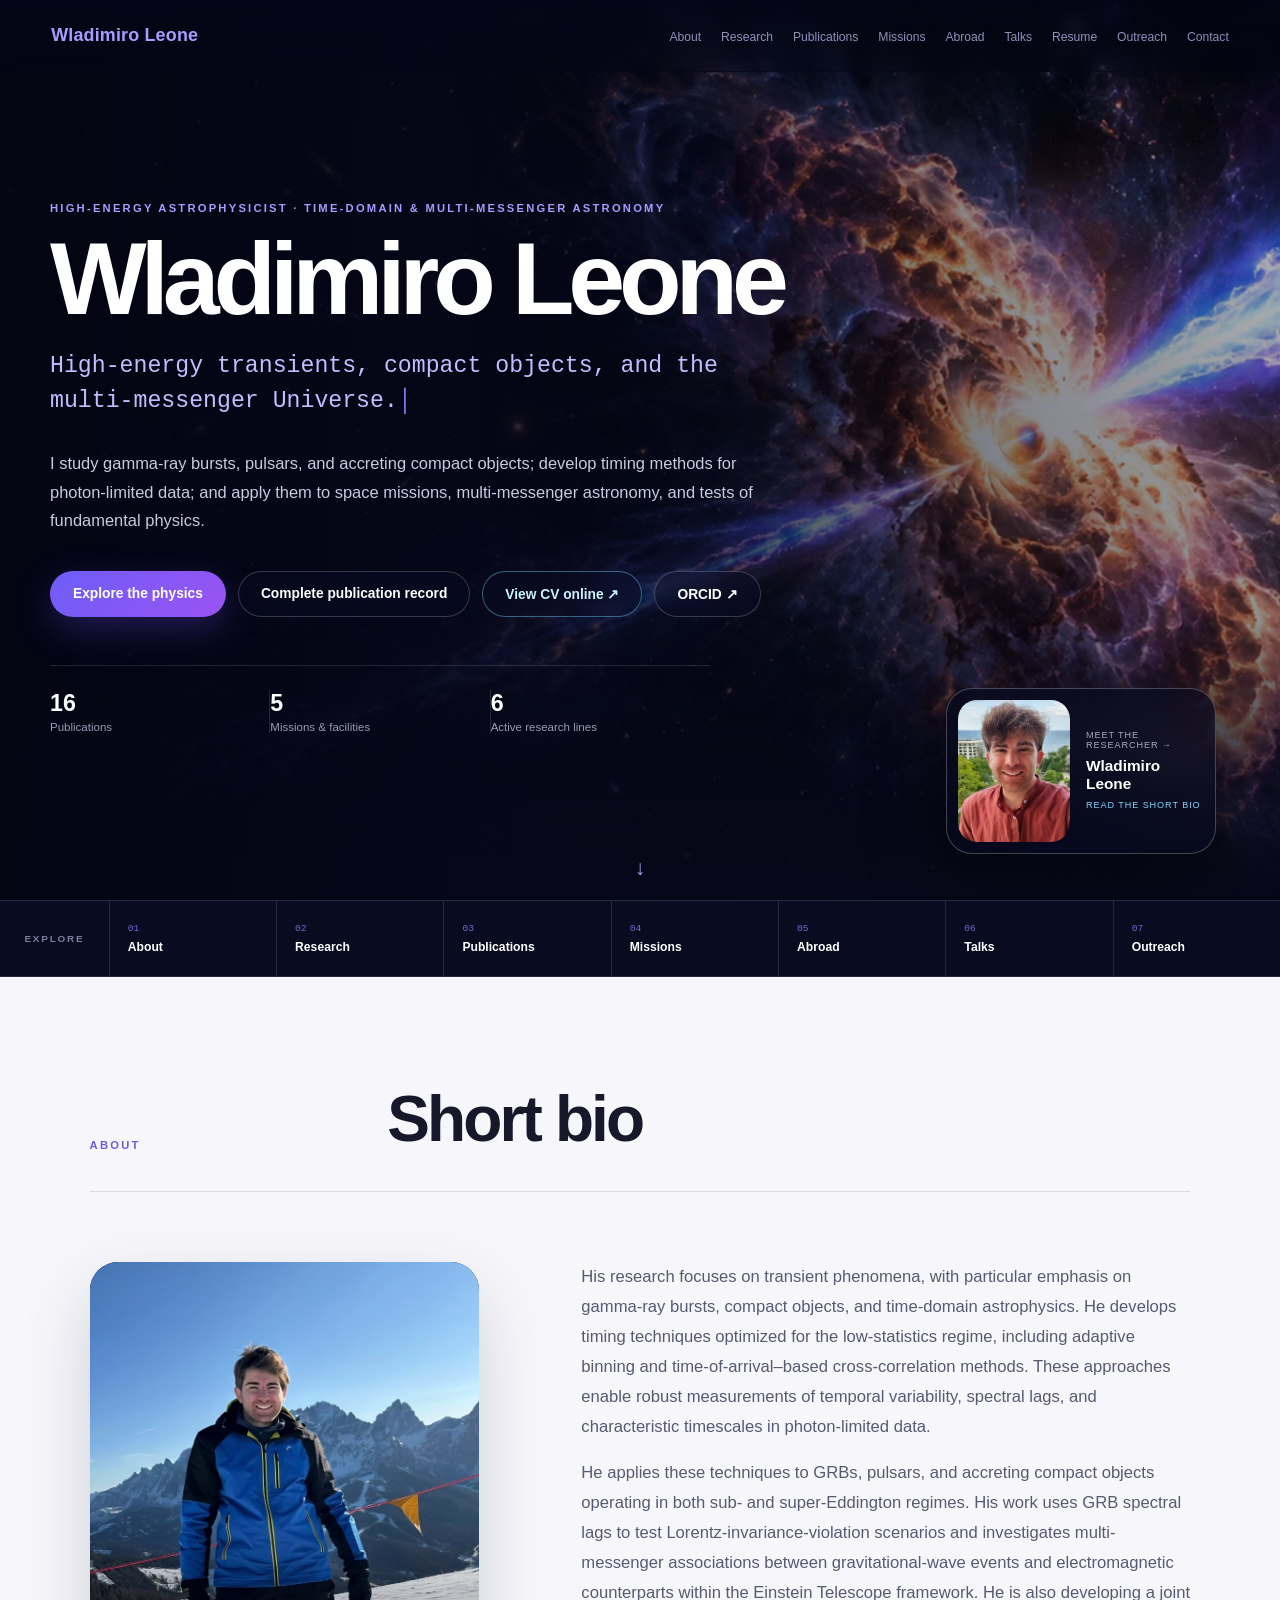
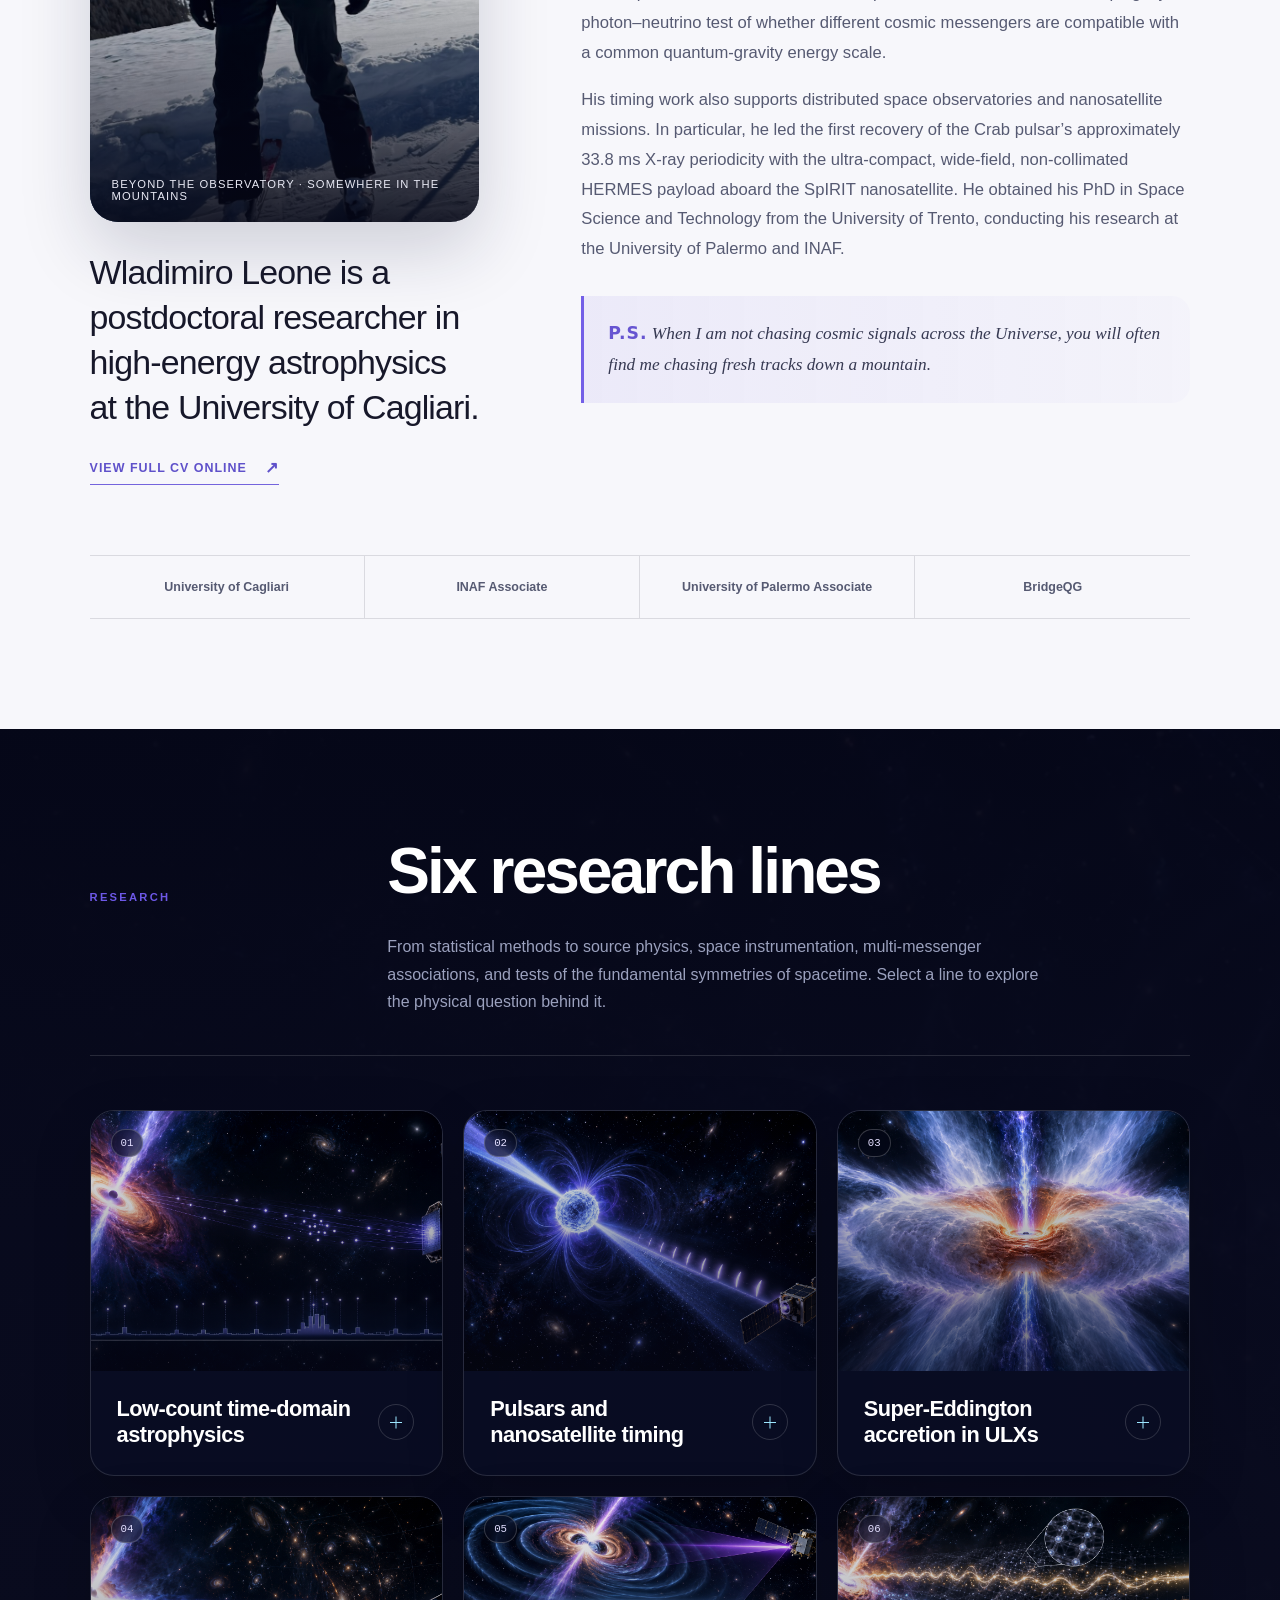
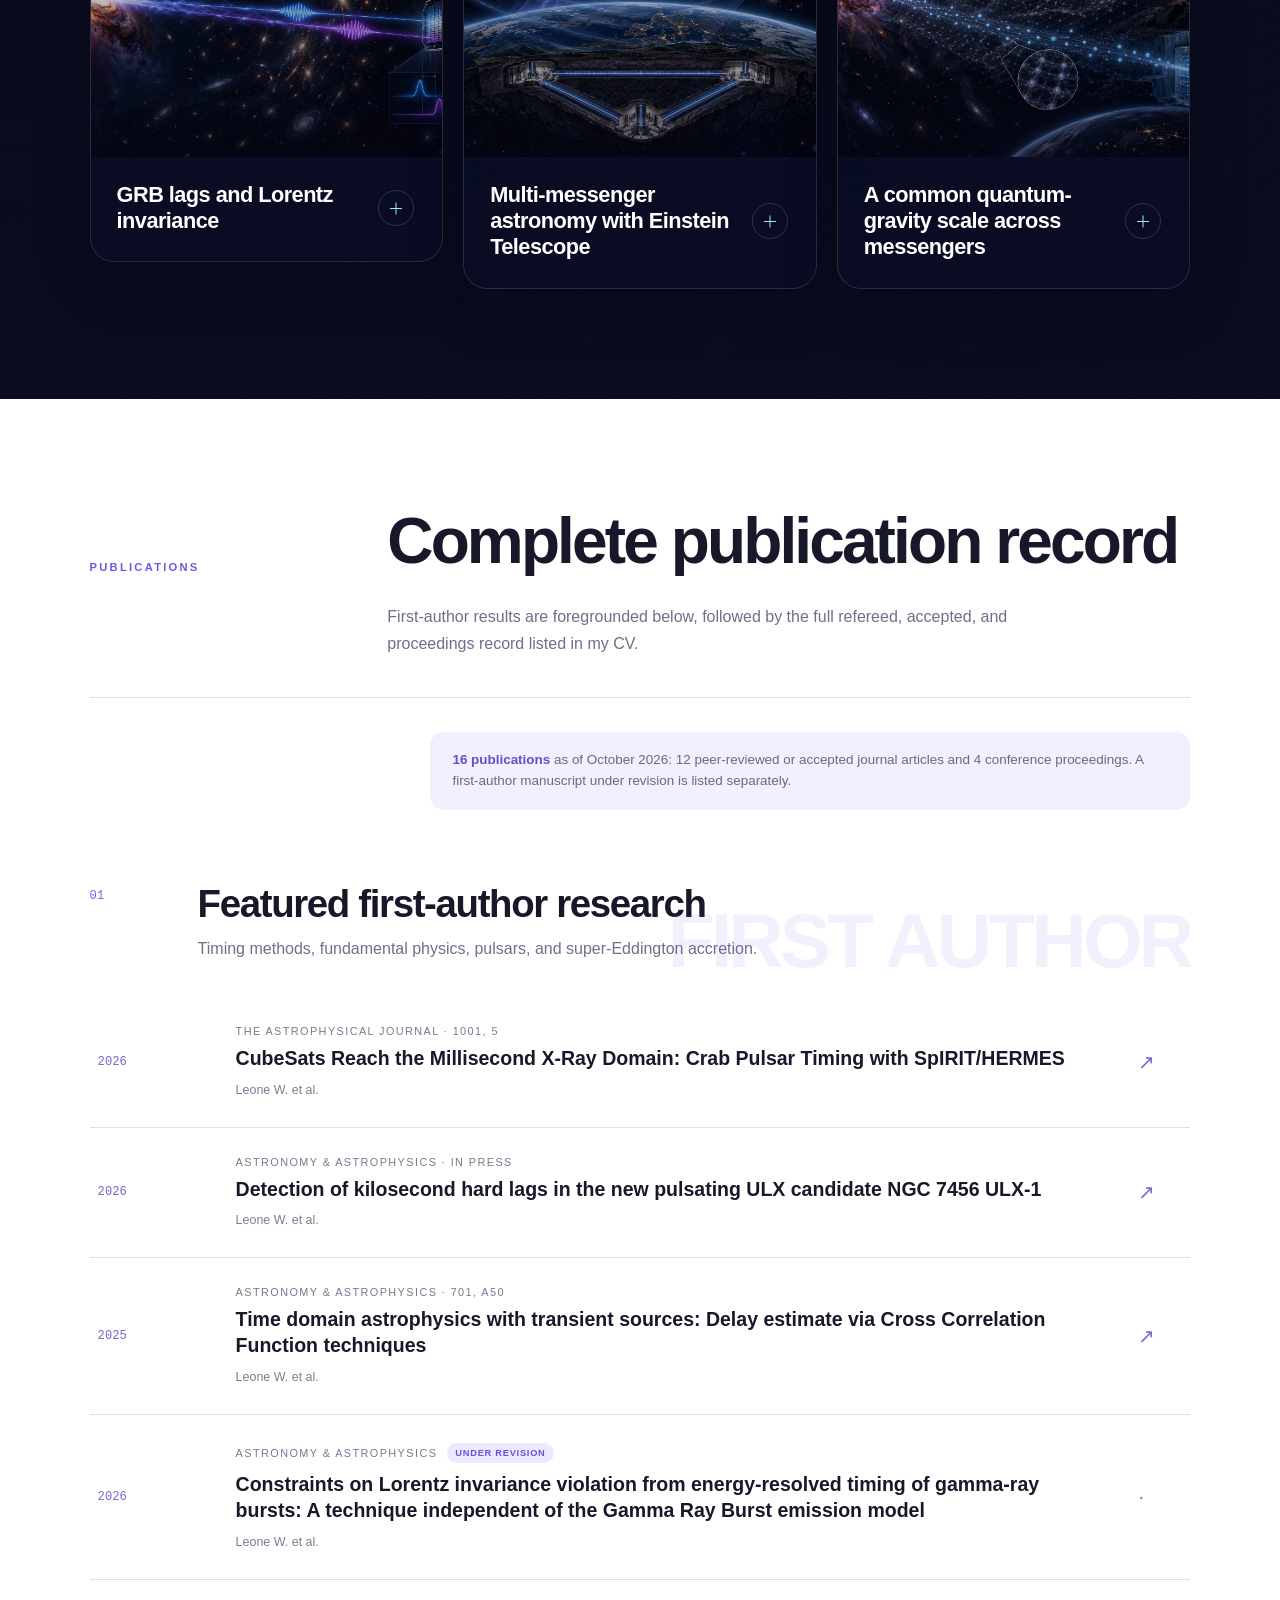
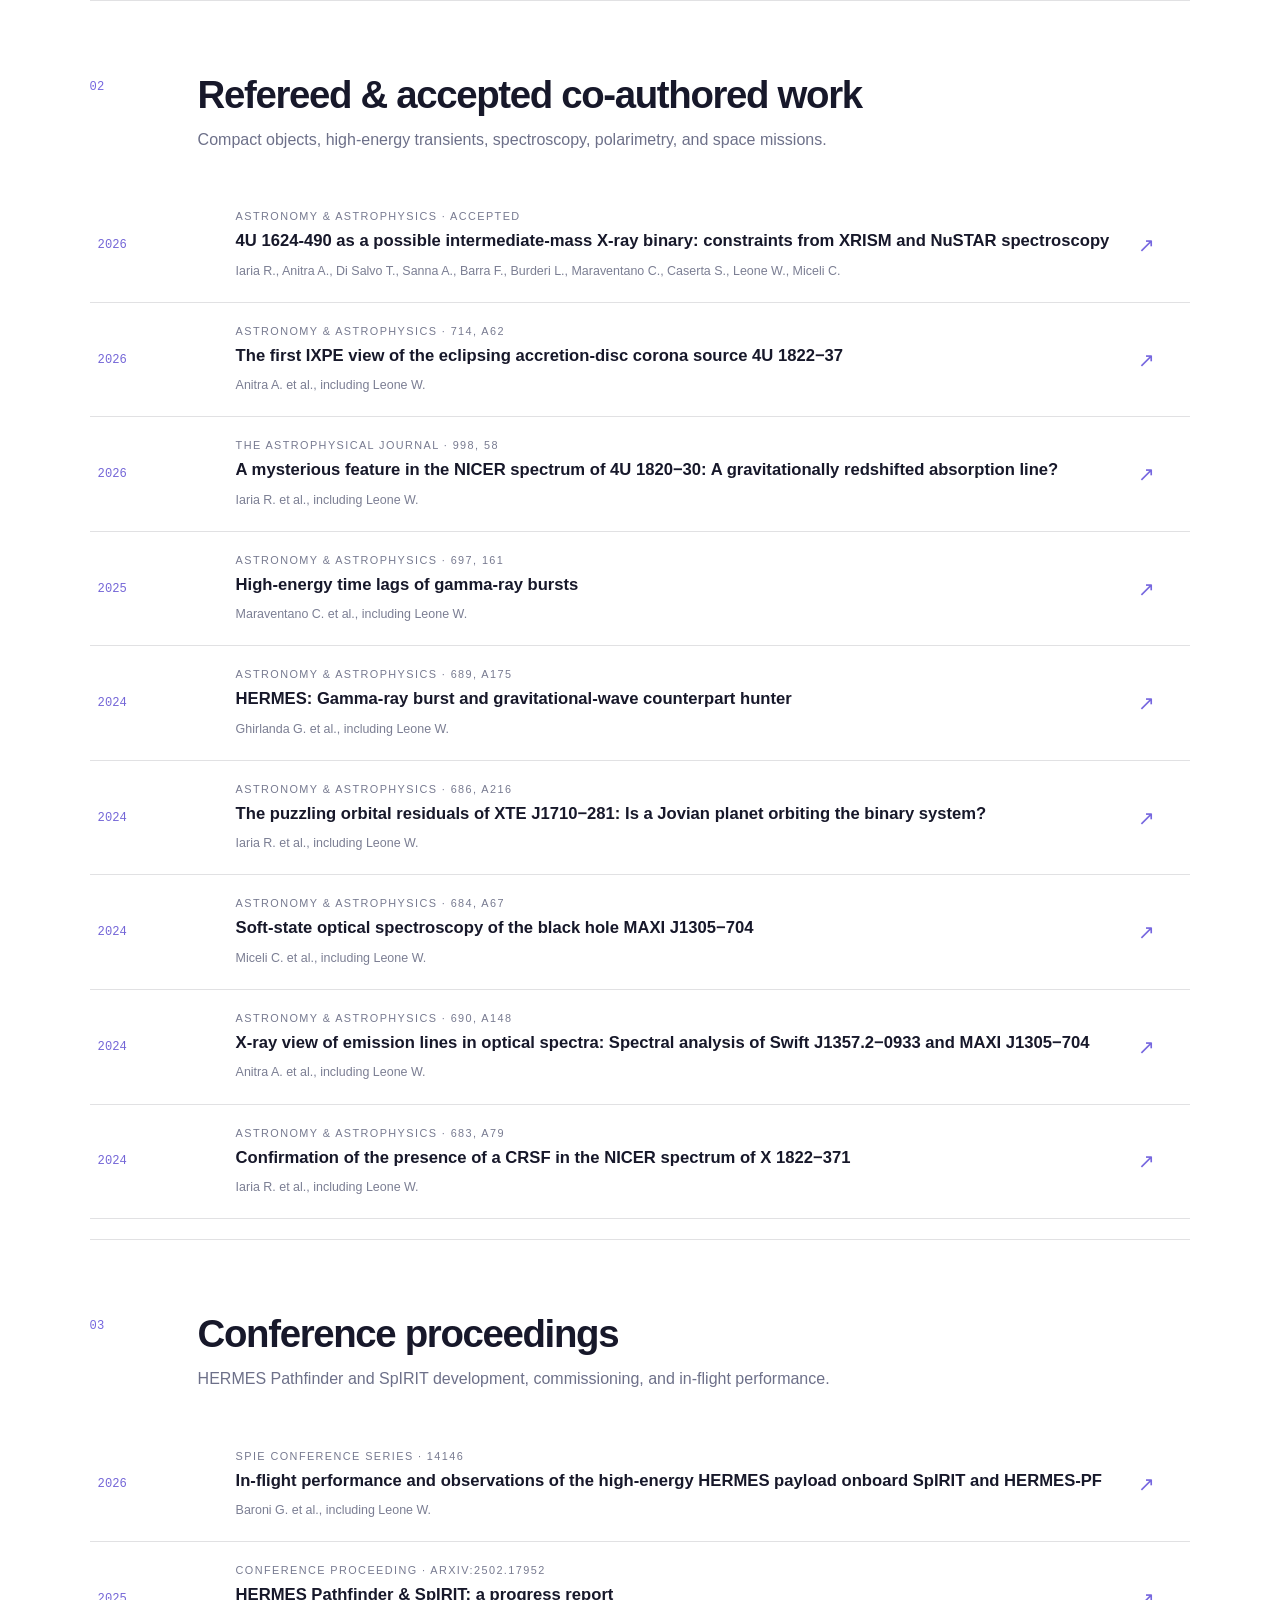
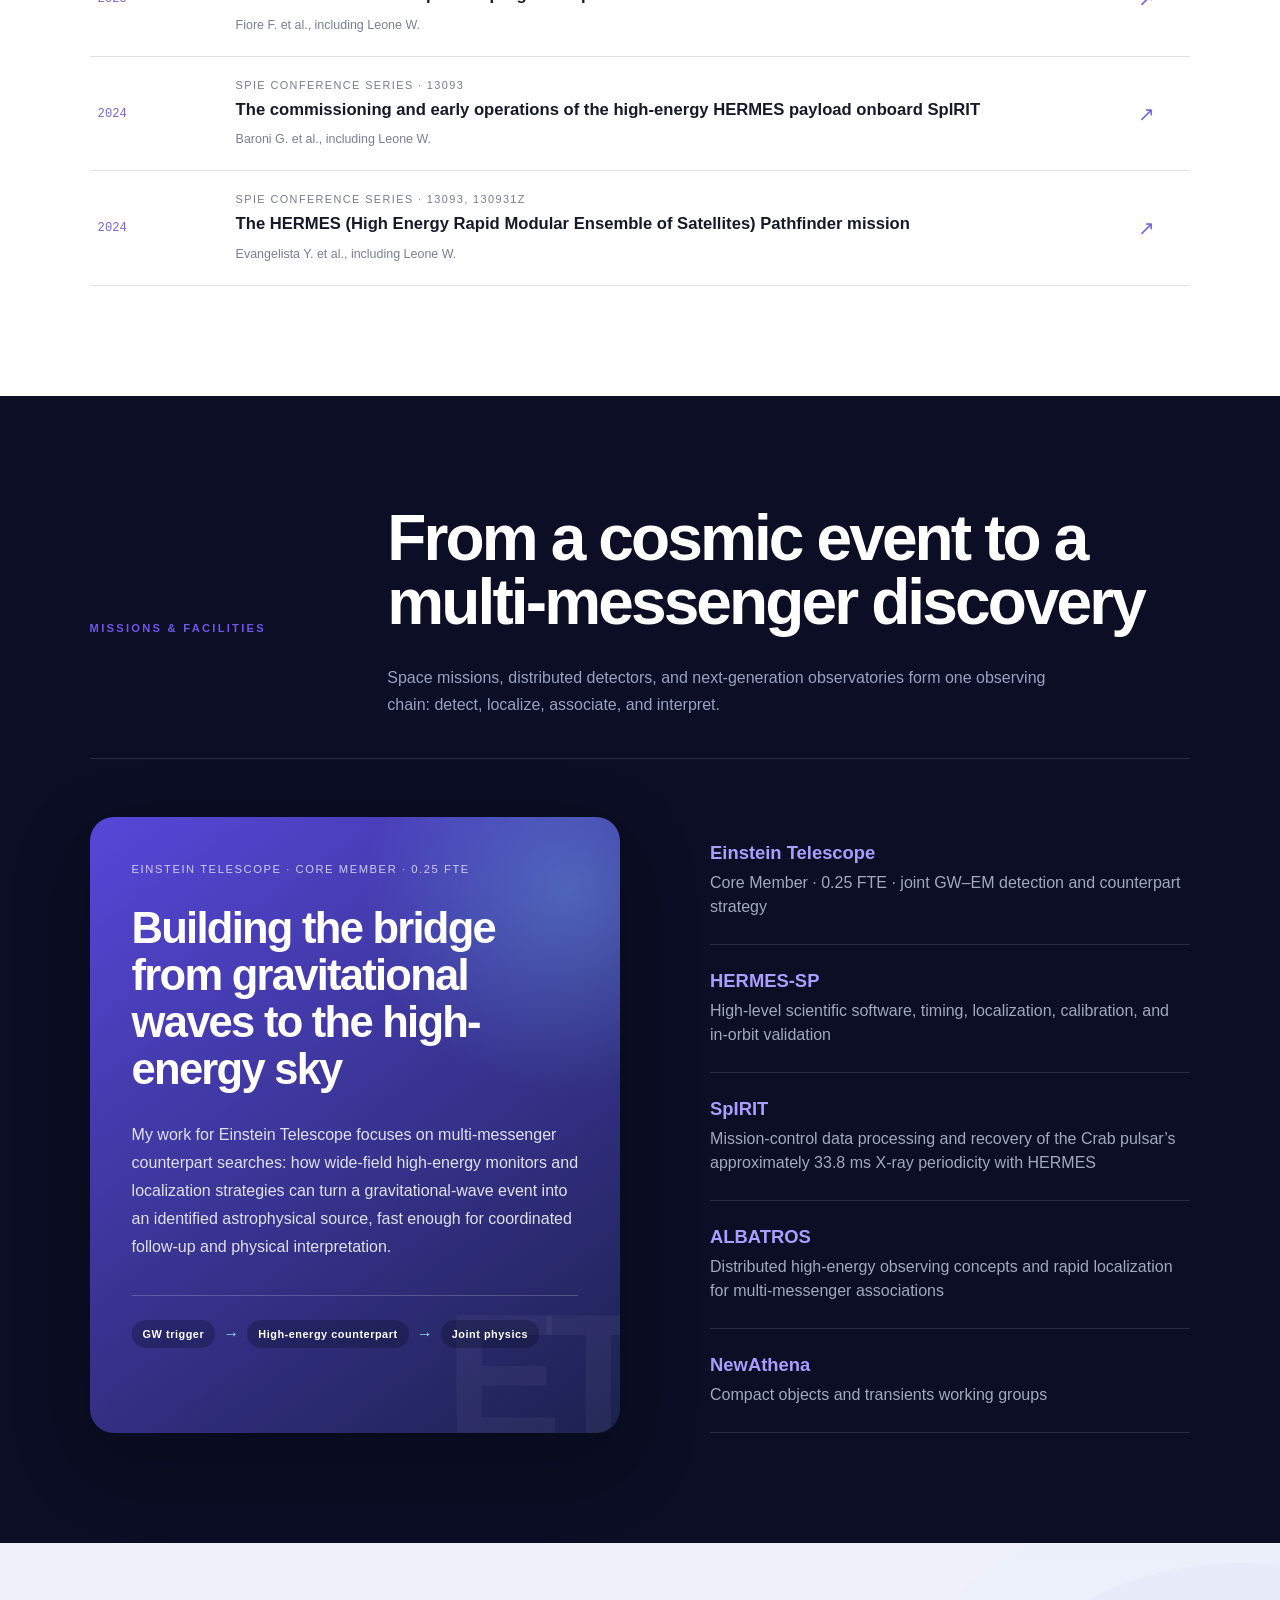
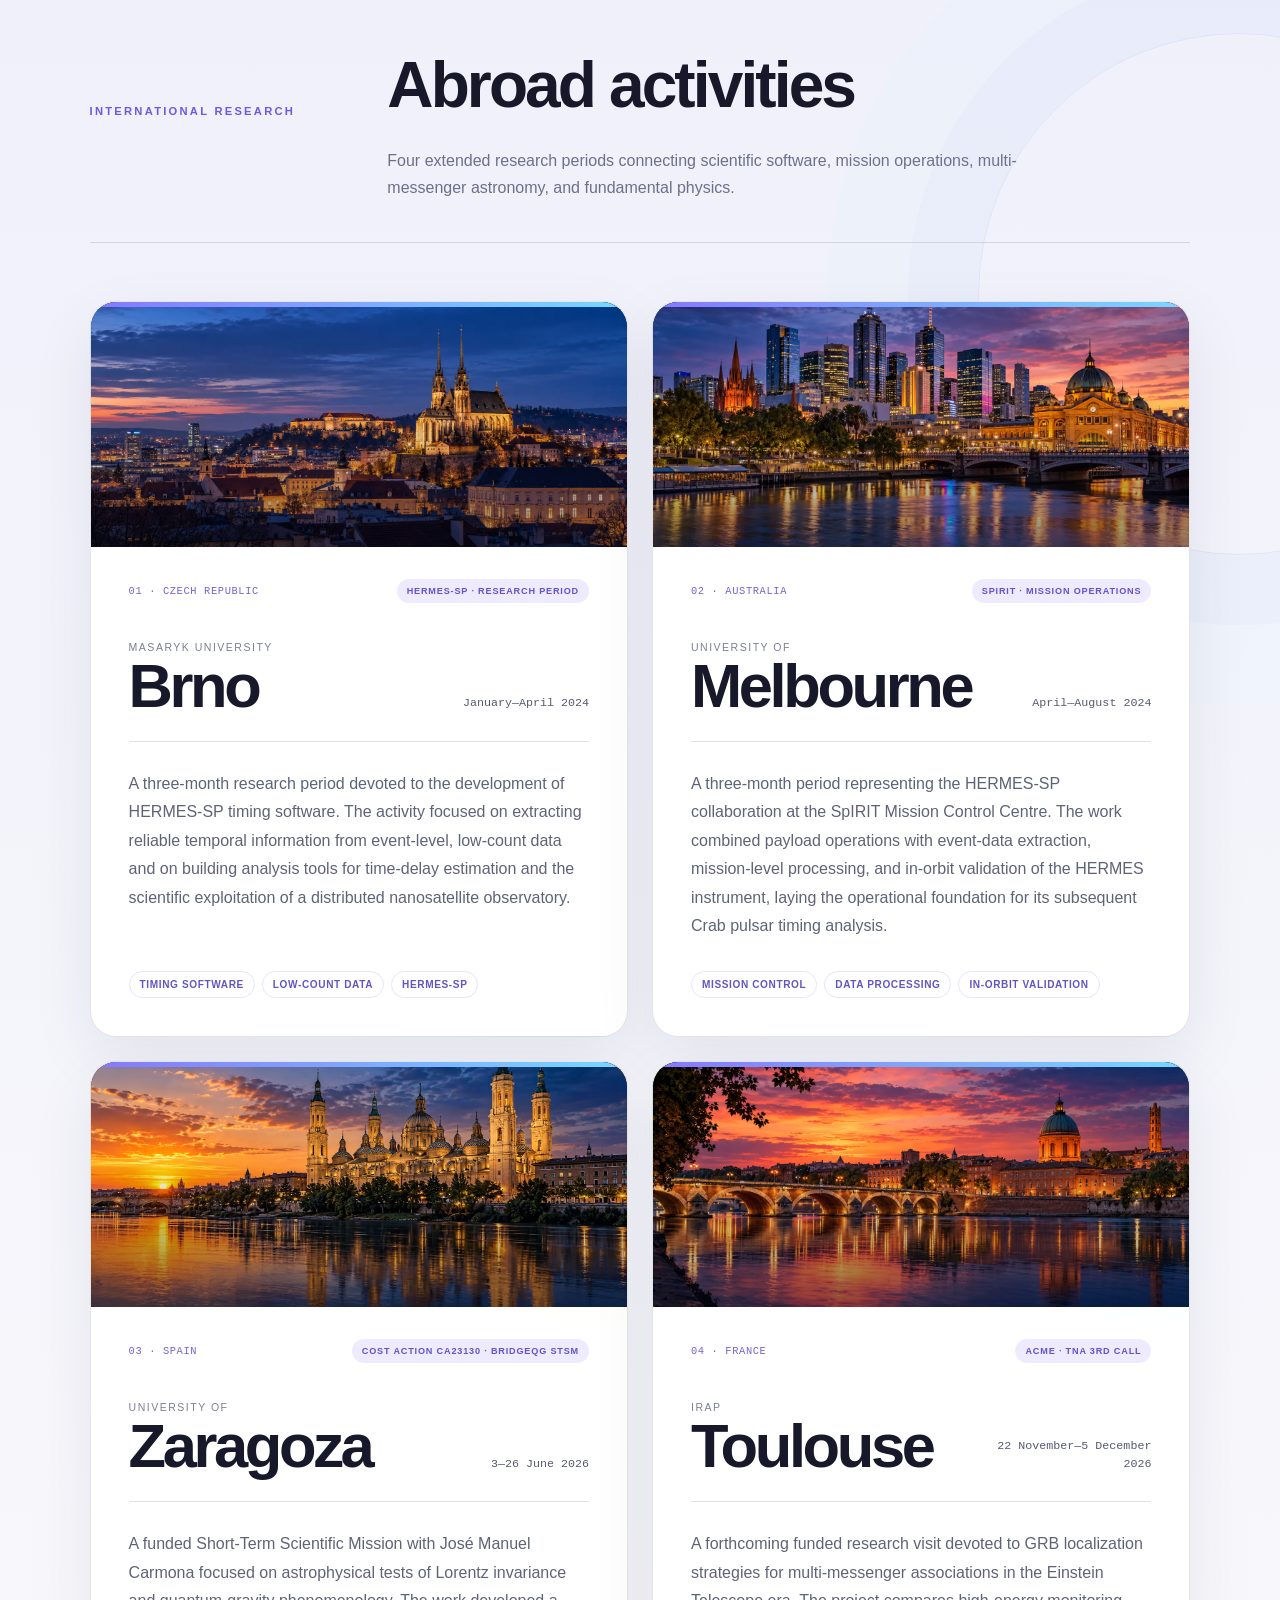
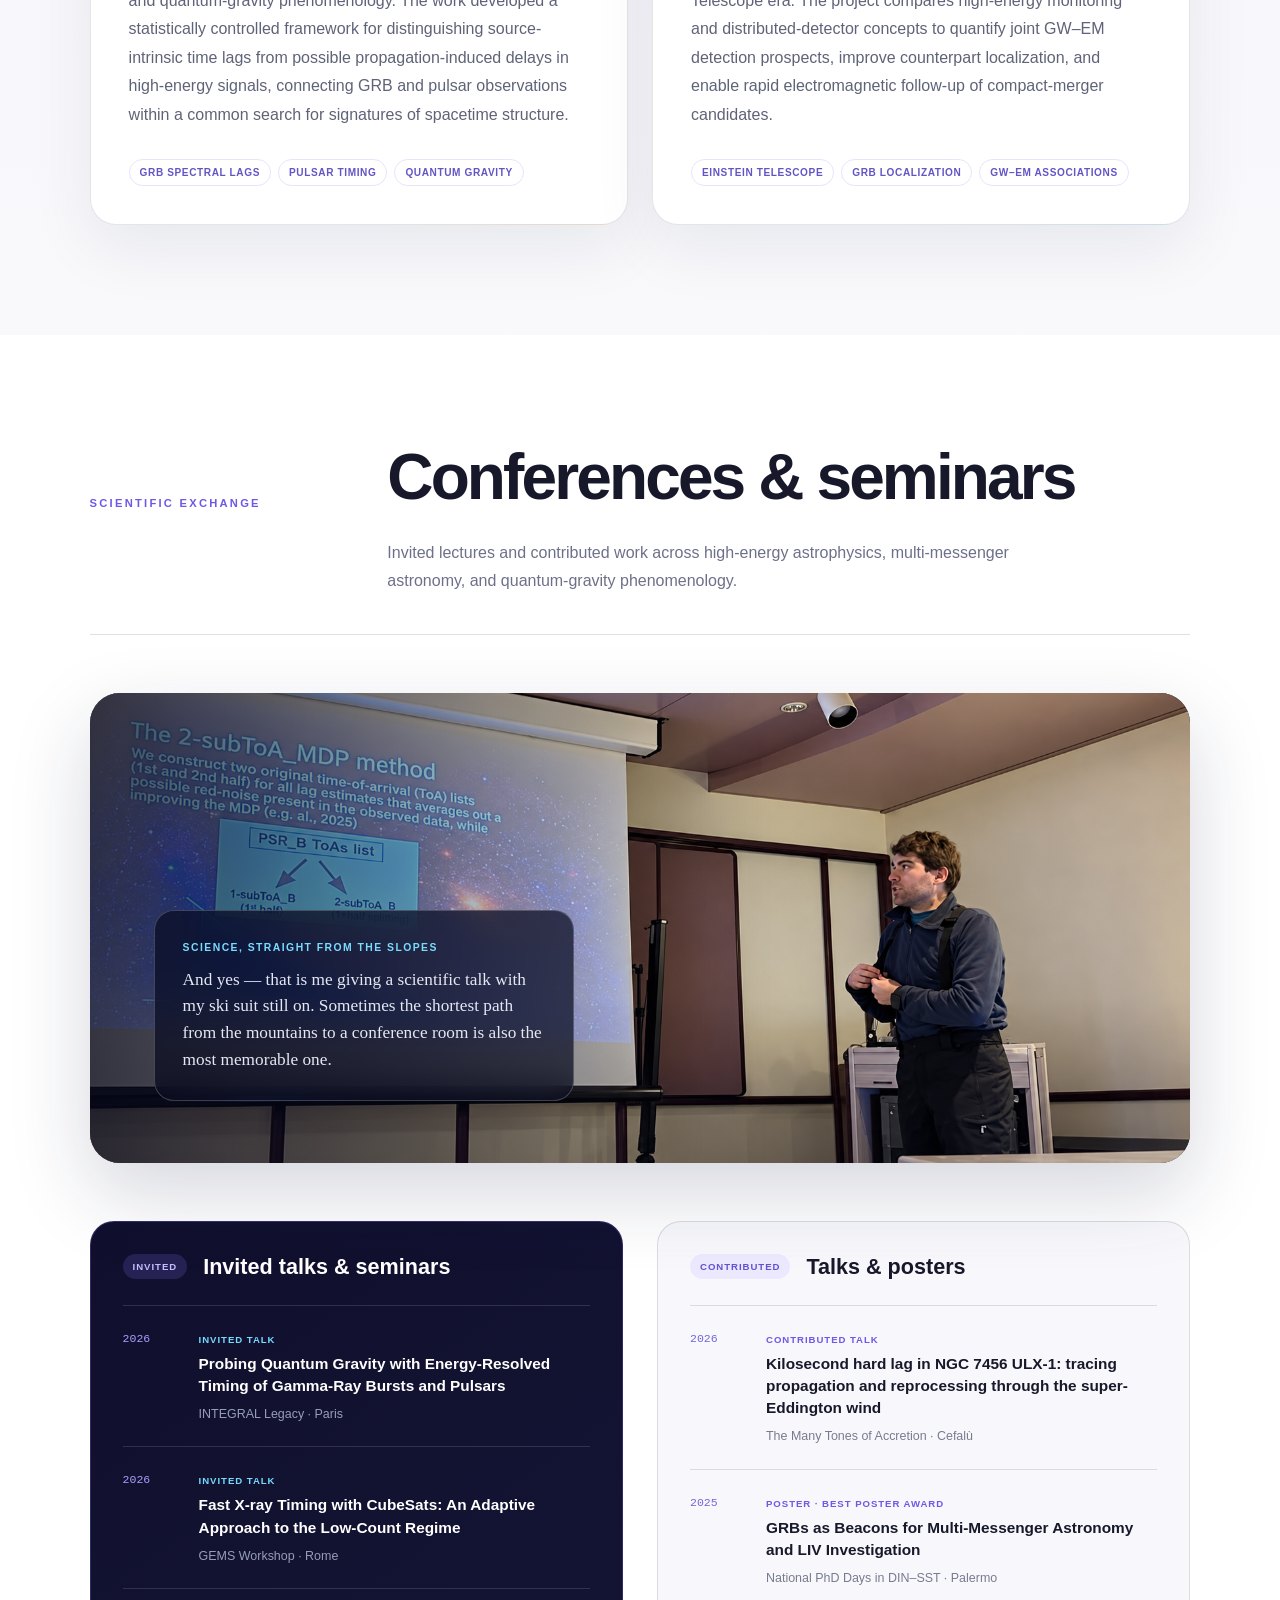
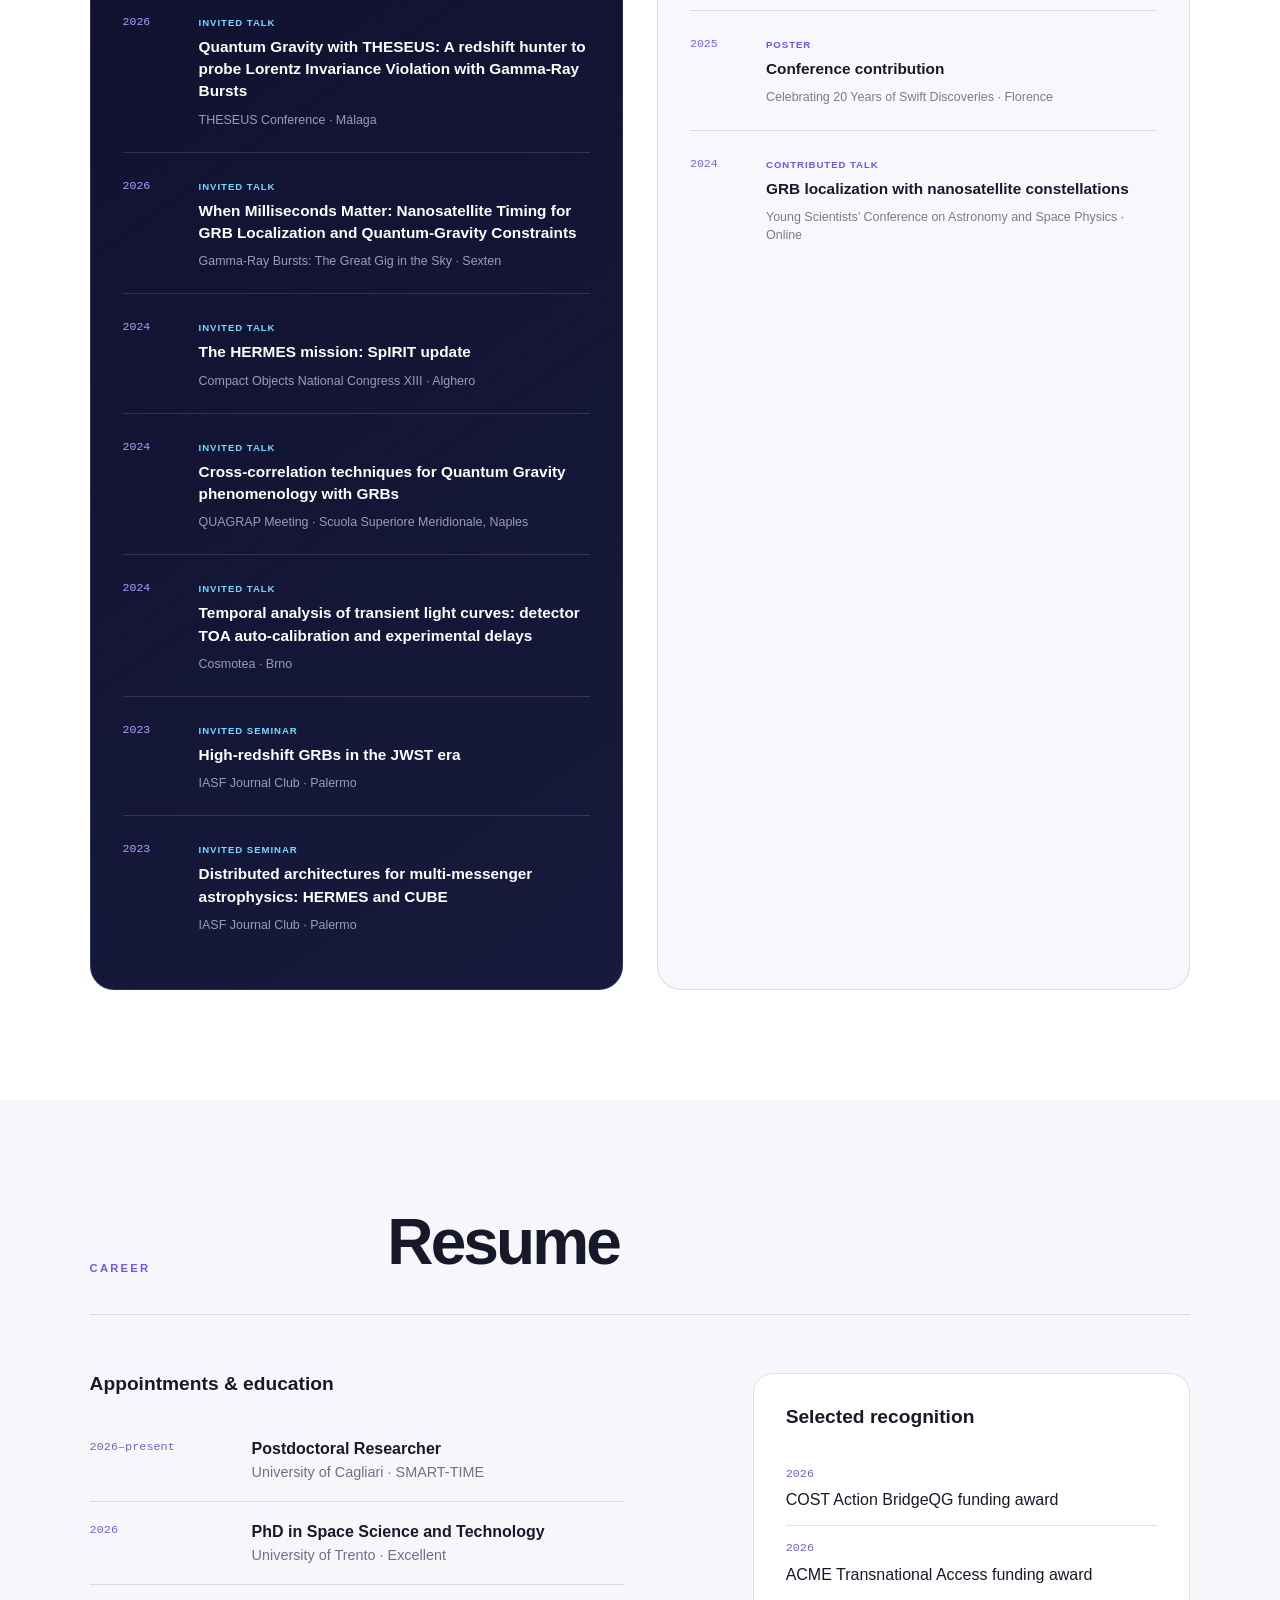
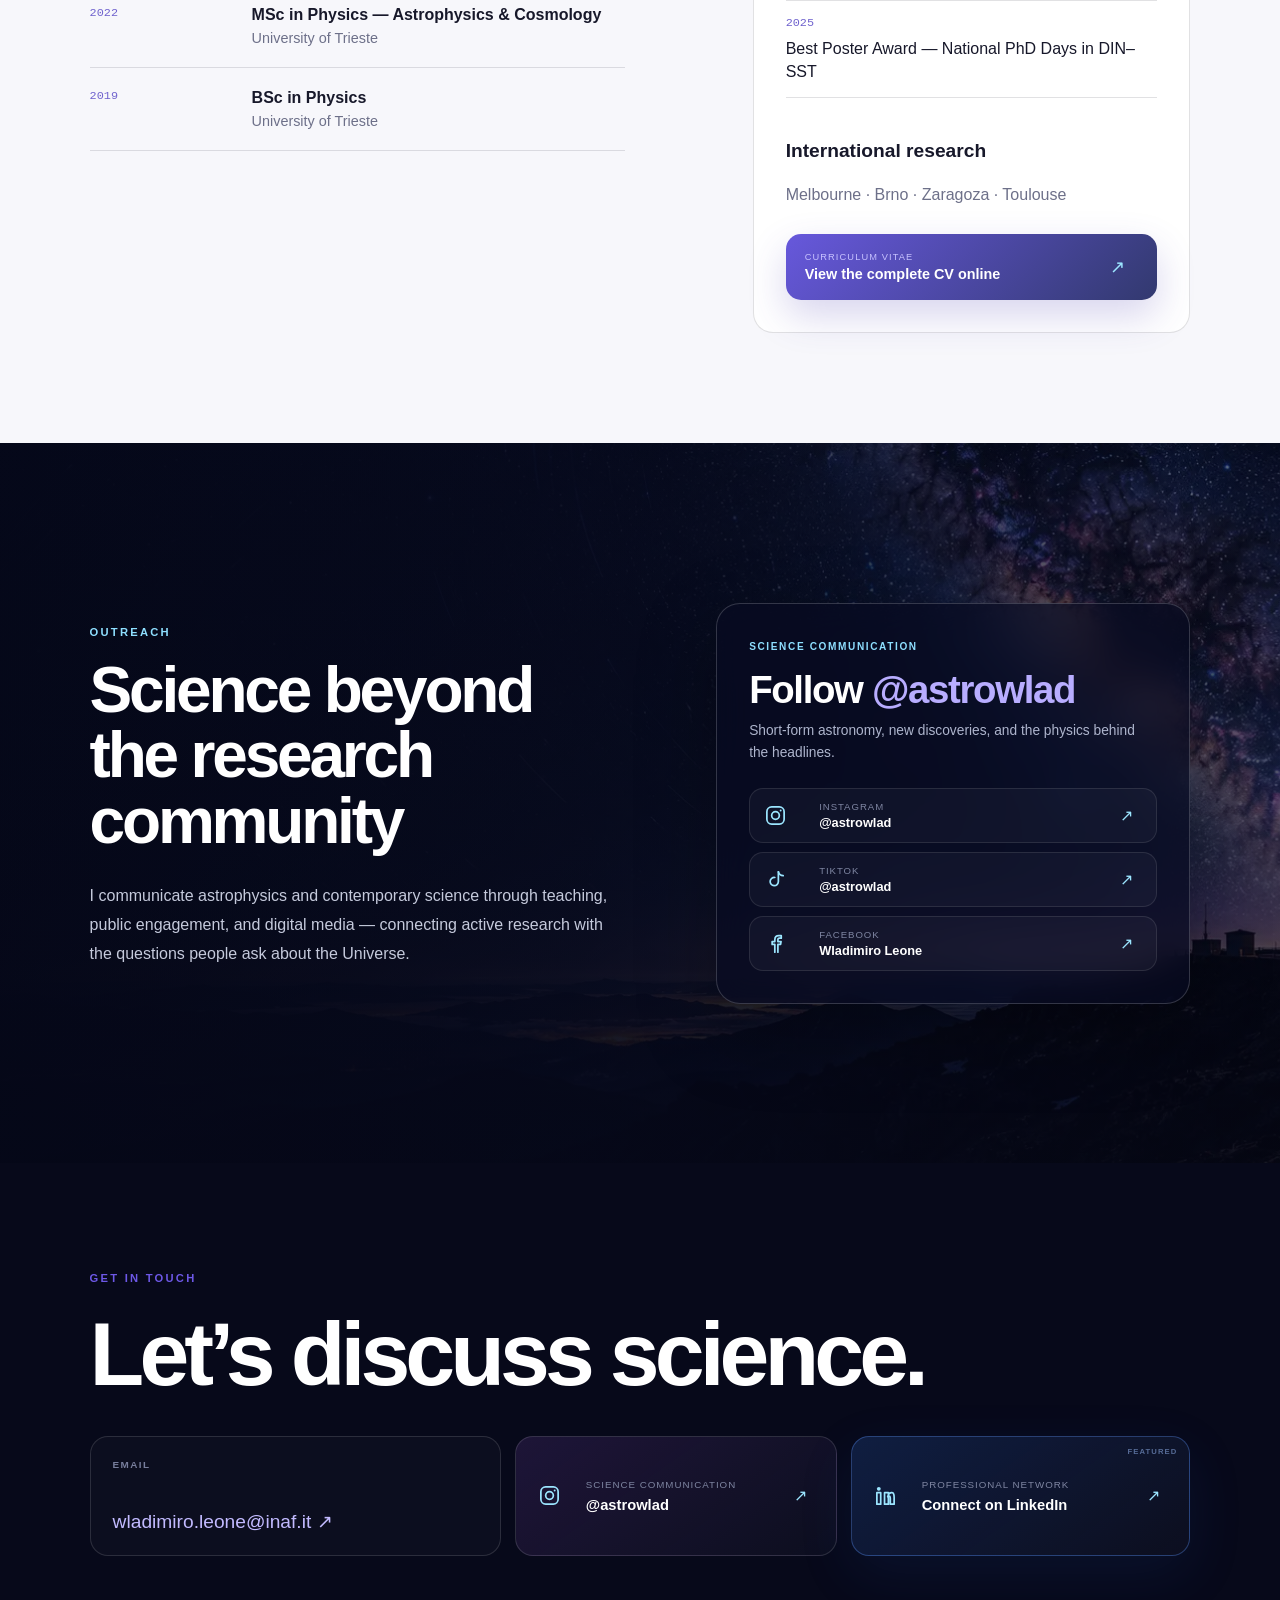
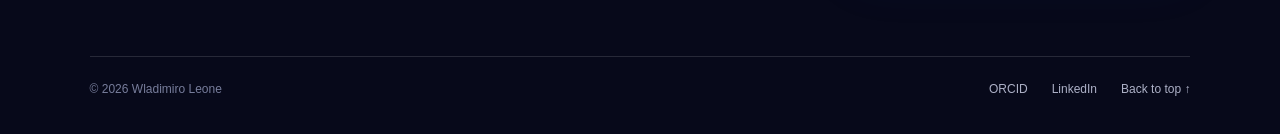
==== commit 5ff79e52: "Add files via upload" ====
--- a/index.html
+++ b/index.html
@@ -7,8 +7,8 @@
     <meta name="description" content="Wladimiro Leone — postdoctoral researcher in high-energy astrophysics, time-domain astronomy, and fundamental physics." />
     <link rel="icon" href="./favicon.svg" />
     <title>Wladimiro Leone | High-Energy Astrophysicist</title>
-    <script type="module" crossorigin src="./assets/index-Bz2ZocRH.js"></script>
-    <link rel="stylesheet" crossorigin href="./assets/index-D-Jkgg-3.css">
+    <script type="module" crossorigin src="./assets/index-BsrTQoEf.js"></script>
+    <link rel="stylesheet" crossorigin href="./assets/index-D2WrlSxH.css">
   </head>
   <body>
     <div id="root"></div>
--- a/assets/index-D2WrlSxH.css
+++ b/assets/index-D2WrlSxH.css
@@ -0,0 +1 @@
+:root{--bg:#07091a;--bg-2:#0d1027;--paper:#f5f6fb;--ink:#17182a;--muted:#6d7089;--violet:#8777ff;--violet-2:#b082ff;--cyan:#77d9ff;--line:#18192b21;--line-dark:#ffffff21}*{box-sizing:border-box}html{scroll-behavior:smooth;background:var(--bg)}body{background:var(--paper);color:var(--ink);margin:0;font-family:Arial,Helvetica,sans-serif}a{color:inherit;text-decoration:none}.section[id],footer[id]{scroll-margin-top:74px}.topbar{z-index:50;color:#cbc9ff;-webkit-backdrop-filter:blur(8px);backdrop-filter:blur(8px);background:linear-gradient(#040617b8,#04061738);border-bottom:1px solid #0000;justify-content:space-between;align-items:center;height:72px;padding:0 clamp(22px,4vw,64px);transition:background .25s,border-color .25s,box-shadow .25s;display:flex;position:fixed;inset:0 0 auto}.topbar.is-scrolled{-webkit-backdrop-filter:blur(18px);backdrop-filter:blur(18px);background:#07091ae0;border-color:#ffffff1a;box-shadow:0 14px 38px #00000038}.scroll-progress{background:linear-gradient(90deg,var(--violet),var(--cyan));height:2px;transition:width 80ms linear;position:absolute;bottom:-1px;left:0;box-shadow:0 0 12px #77d9ffa6}.brand{letter-spacing:.01em;color:#a99cff;font-size:1.12rem;font-weight:700}.topbar nav{gap:clamp(12px,1.55vw,25px);font-size:.76rem;display:flex}.topbar nav a{opacity:.7;padding:27px 0 25px;transition:opacity .2s,color .2s;position:relative}.topbar nav a:after{content:"";background:var(--cyan);height:1px;transition:right .25s;position:absolute;bottom:18px;left:0;right:100%}.topbar nav a:hover,.topbar nav a.active{opacity:1;color:#fff}.topbar nav a:hover:after,.topbar nav a.active:after{right:0}.menu-toggle{cursor:pointer;background:#ffffff0a;border:1px solid #ffffff29;border-radius:50%;width:42px;height:42px;padding:0;display:none}.menu-toggle span{background:#fff;width:17px;height:1px;margin:5px auto;transition:transform .25s;display:block}.menu-toggle.open span:first-child{transform:translateY(3px)rotate(45deg)}.menu-toggle.open span:last-child{transform:translateY(-3px)rotate(-45deg)}.mobile-nav-panel{z-index:45;color:#fff;background:radial-gradient(circle at 80% 15%,#77d9ff26,#0000 28%),linear-gradient(145deg,#080a20,#121632);padding:110px 24px 34px;position:fixed;inset:0;overflow:auto}.mobile-nav-label{color:#8478e9;letter-spacing:.18em;text-transform:uppercase;margin-bottom:25px;font-size:.65rem;font-weight:700;display:block}.mobile-nav-panel nav{display:grid}.mobile-nav-panel nav a{border-bottom:1px solid var(--line-dark);letter-spacing:-.035em;align-items:center;gap:20px;padding:17px 0;font-size:clamp(1.7rem,7vw,2.7rem);font-weight:700;display:flex}.mobile-nav-panel nav a span{color:#7569d4;letter-spacing:0;font-family:monospace;font-size:.68rem}.mobile-nav-panel nav a.active{color:#9ce6ff}.mobile-orcid{color:#c5c9dc;border:1px solid #ffffff2e;border-radius:999px;margin-top:34px;padding:12px 18px;font-size:.78rem;display:inline-block}.back-to-top{z-index:40;color:#fff;-webkit-backdrop-filter:blur(12px);backdrop-filter:blur(12px);opacity:0;pointer-events:none;background:#0d1027e0;border:1px solid #ffffff2e;border-radius:50%;place-items:center;width:46px;height:46px;transition:opacity .25s,transform .25s,background .2s;display:grid;position:fixed;bottom:24px;right:24px;transform:translateY(14px);box-shadow:0 15px 38px #00000040}.back-to-top.visible{opacity:1;pointer-events:auto;transform:none}.back-to-top:hover{background:#6656dd}.hero{background:var(--bg);color:#fff;align-items:center;height:100svh;min-height:800px;display:flex;position:relative;overflow:hidden}.hero-bg,.hero-video{object-fit:cover;object-position:center;filter:saturate(1.08)contrast(1.04);width:100%;height:100%;position:absolute;inset:0}.hero-bg{z-index:0}.hero-video{z-index:1}.hero-overlay{z-index:1;background:linear-gradient(90deg,#030513f7 0%,#050718e3 34%,#0608195e 70%,#0406141f 100%),linear-gradient(#04061626,#05071859 68%,#07091a 100%);position:absolute;inset:0}.hero-grid{background-image:linear-gradient(#9284ff09 1px,#0000 1px),linear-gradient(90deg,#9284ff09 1px,#0000 1px);background-size:54px 54px;position:absolute;inset:0;-webkit-mask-image:linear-gradient(#000,#0000 85%);mask-image:linear-gradient(#000,#0000 85%)}.hero-inner{z-index:2;text-align:left;width:min(1180px,100% - 48px);margin:0 auto;padding:116px 0 92px;position:relative}.hero-person-card{z-index:3;-webkit-backdrop-filter:blur(18px);backdrop-filter:blur(18px);background:#080b1fb8;border:1px solid #ffffff3d;border-radius:26px;grid-template-columns:112px 1fr;align-items:center;gap:16px;width:270px;padding:11px;transition:transform .25s,border-color .25s,background .25s;display:grid;position:absolute;bottom:46px;right:clamp(24px,5vw,82px);box-shadow:0 24px 80px #0000006b}.hero-person-card:hover{background:#0a0e27e0;border-color:#77d9ff80;transform:translateY(-6px)}.hero-person-image{border-radius:19px;width:112px;height:142px;position:relative;overflow:hidden}.hero-person-image img{object-fit:cover;object-position:center 35%;width:100%;height:100%;position:absolute;inset:0}.hero-person-card span,.hero-person-card small{color:#a7acc3;letter-spacing:.1em;text-transform:uppercase;font-size:.57rem;display:block}.hero-person-card strong{color:#fff;margin:7px 0 6px;font-size:.96rem;display:block}.hero-person-card small{color:#78d9ff;line-height:1.45}.portrait-mark{background:linear-gradient(145deg,#25284f,#11142c);border:3px solid #ad9dff7a;border-radius:50%;place-items:center;width:124px;height:124px;margin:0 auto 28px;display:grid;position:relative;box-shadow:0 0 0 8px #7d6cff0f,0 22px 70px #0000006b}.portrait-mark:before{content:"";border:1px solid #77d9ff59;border-radius:50%;position:absolute;inset:12px}.portrait-mark span{letter-spacing:.08em;background:linear-gradient(135deg,#fff,#a99cff);color:#0000;-webkit-background-clip:text;font-size:2rem;font-weight:700}.portrait-mark i{background:var(--cyan);width:9px;height:9px;box-shadow:0 0 16px var(--cyan);border-radius:50%;position:absolute;bottom:22px;right:8px}.kicker,.section-kicker{text-transform:uppercase;letter-spacing:.2em;font-size:.7rem;font-weight:700}.kicker{color:#a79cff}.hero h1{letter-spacing:-.06em;text-wrap:balance;max-width:820px;margin:18px 0 24px;font-size:clamp(4.6rem,8vw,8rem);line-height:.91}.typing-line{color:#c2bdff;max-width:730px;margin:0;font-family:ui-monospace,SFMono-Regular,Menlo,monospace;font-size:clamp(1.05rem,2vw,1.45rem);line-height:1.5}.typing-line span{color:#8f7cff;animation:1s step-end infinite blink}@keyframes blink{50%{opacity:0}}.hero-summary{color:#c7cbdb;max-width:720px;margin:30px 0 0;font-size:1.03rem;line-height:1.75}.hero-actions{flex-wrap:wrap;justify-content:flex-start;gap:12px;margin-top:36px;display:flex}.button{border:1px solid #fff3;border-radius:999px;padding:14px 22px;font-size:.86rem;font-weight:700;transition:transform .2s,background .2s}.button:hover{transform:translateY(-2px)}.button.primary{background:linear-gradient(135deg,#6d5df7,#9a53f3);border-color:#0000;box-shadow:0 12px 36px #764eff47}.button.secondary{-webkit-backdrop-filter:blur(8px);backdrop-filter:blur(8px);background:#0a0c247a}.cv-button{color:#c9f1ff;background:#29719b2e;border-color:#77d9ff6b}.hero-stats{border-top:1px solid var(--line-dark);justify-content:flex-start;gap:0;max-width:660px;margin:48px 0 0;padding-top:24px;display:flex}.hero-stats div{border-right:1px solid var(--line-dark);flex:1}.hero-stats div:last-child{border:0}.hero-stats strong{color:#fff;font-size:1.45rem;display:block}.hero-stats span{color:#969cb4;margin-top:4px;font-size:.72rem;display:block}.scroll-cue{z-index:3;color:#a79cff;font-size:1.3rem;position:absolute;bottom:20px;left:50%;transform:translate(-50%)}.explore-strip{color:#fff;border-top:1px solid var(--line-dark);border-bottom:1px solid var(--line-dark);background:#090b20;grid-template-columns:.65fr repeat(7,1fr);align-items:stretch;display:grid}.explore-strip>span{color:#777d9c;letter-spacing:.18em;text-transform:uppercase;place-items:center;font-size:.62rem;font-weight:700;display:grid}.explore-strip a{border-left:1px solid var(--line-dark);padding:22px 18px;font-size:.76rem;font-weight:700;transition:background .22s,color .22s,padding-left .22s;position:relative;overflow:hidden}.explore-strip a:after{content:"→";opacity:0;color:var(--cyan);transition:all .22s;position:absolute;right:16px;transform:translate(-6px)}.explore-strip a:hover{color:#fff;background:#8777ff17;padding-left:24px}.explore-strip a:hover:after{opacity:1;transform:none}.explore-strip i{color:#7569d4;margin-bottom:6px;font-family:monospace;font-size:.6rem;font-style:normal;font-weight:400;display:block}.section{padding:110px clamp(24px,7vw,112px)}.section-head{border-bottom:1px solid var(--line);grid-template-columns:.25fr .75fr;align-items:end;gap:30px;padding-bottom:40px;display:grid}.section-head h2{letter-spacing:-.045em;margin:0;font-size:clamp(2.6rem,5vw,5rem);line-height:1}.section-head>p{max-width:670px;color:var(--muted);grid-column:2;margin:0;line-height:1.7}.section-kicker{color:#6d58e7}.section-head.inverse{border-color:var(--line-dark)}.section-head.inverse h2{color:#fff}.section-head.inverse>p{color:#9ba1be}.about{background:#f7f7fb}.bio-layout{grid-template-columns:.78fr 1.22fr;align-items:start;gap:8vw;padding:70px 0;display:grid}.bio-intro{gap:28px;display:grid}.bio-portrait{background:#0c1027;border-radius:28px;min-height:560px;position:relative;overflow:hidden;box-shadow:0 28px 70px #15193b2e}.bio-portrait:after{content:"";background:linear-gradient(#0000,#050716e6);position:absolute;inset:45% 0 0}.bio-portrait img{object-fit:cover;object-position:center 42%;filter:saturate(.94)contrast(1.03);width:100%;height:100%;position:absolute;inset:0}.bio-portrait span{z-index:1;color:#e8e9f4;letter-spacing:.1em;text-transform:uppercase;font-size:.7rem;position:absolute;bottom:20px;left:22px;right:22px}.bio-lead{letter-spacing:-.025em;margin:0;font-size:clamp(1.65rem,2.65vw,2.45rem);line-height:1.33}.inline-download{color:#5f51ca;letter-spacing:.08em;text-transform:uppercase;border-bottom:1px solid #7464dd;align-items:center;gap:18px;width:max-content;padding-bottom:7px;font-size:.78rem;font-weight:700;display:flex}.inline-download span{font-size:1rem}.bio-copy{color:#565a72;font-size:1.04rem;line-height:1.8}.bio-copy p:first-child{margin-top:0}.bio-ps{color:#363952;background:linear-gradient(90deg,#735fe717,#735fe706);border-left:3px solid #735fe7;border-radius:0 18px 18px 0;margin-top:32px;padding:22px 24px;font-family:Georgia,serif;font-size:1.08rem;font-style:italic}.bio-ps strong{color:#6654d1;letter-spacing:.06em;font-family:Inter,system-ui,sans-serif;font-style:normal}.affiliation-strip{border-top:1px solid var(--line);border-bottom:1px solid var(--line);grid-template-columns:repeat(4,1fr);display:grid}.affiliation-strip span{text-align:center;border-right:1px solid var(--line);color:#565a72;padding:24px 18px;font-size:.78rem;font-weight:700}.affiliation-strip span:last-child{border:0}.dark-section{isolation:isolate;color:#fff;background:#090b20;position:relative;overflow:hidden}.dark-section:before{content:"";z-index:-2;opacity:.34;background:url(../multimessenger-cosmos-v2.webp) top/cover no-repeat;position:absolute;inset:0;transform:scale(1.02)}.dark-section:after{content:"";z-index:-1;background:linear-gradient(#050718e3,#080a1df5 37%,#0a0c1ffa),linear-gradient(90deg,#060819b3,#0000 70%);position:absolute;inset:0}.research-grid{grid-template-columns:repeat(3,minmax(0,1fr));align-items:start;gap:20px;padding-top:54px;display:grid}.research-card{border:1px solid var(--line-dark);background:#0a0d24c7;border-radius:24px;transition:transform .28s,border-color .28s,background .28s,box-shadow .28s;position:relative;overflow:hidden;box-shadow:0 22px 60px #00000029}.research-card:hover{background:#0d112ee6;border-color:#77d9ff5c;transform:translateY(-6px);box-shadow:0 30px 76px #0000004d}.research-card[open]{background:#0c0f2af0;border-color:#8f82f86b}.research-card summary{cursor:pointer;outline:none;list-style:none;display:block}.research-card summary::-webkit-details-marker{display:none}.research-card summary:focus-visible{box-shadow:inset 0 0 0 2px var(--cyan)}.research-visual{background:#090b20;height:260px;display:block;position:relative;overflow:hidden}.research-visual img{object-fit:cover;object-position:center;filter:saturate(.96)contrast(1.04);width:100%;height:100%;transition:transform .55s,filter .35s;position:absolute;inset:0}.research-card-01 .research-visual img{object-position:center 58%}.research-card-02 .research-visual img{object-position:center 48%}.research-card-03 .research-visual img{object-position:center 51%}.research-card-04 .research-visual img{object-position:center 50%}.research-card-05 .research-visual img{object-position:center 58%}.research-card-06 .research-visual img{object-position:center 50%}.research-card:hover .research-visual img,.research-card[open] .research-visual img{filter:saturate(1.08)contrast(1.05);transform:scale(1.045)}.research-visual-shade{background:linear-gradient(#04061408,#0608199e);position:absolute;inset:0}.card-index{-webkit-backdrop-filter:blur(8px);backdrop-filter:blur(8px);color:#e3dfff;background:#0608198c;border:1px solid #fff3;border-radius:999px;padding:7px 9px;font-family:monospace;font-size:.67rem;position:absolute;top:18px;left:20px}.research-title-row{grid-template-columns:1fr 38px;align-items:center;gap:18px;padding:25px 26px 27px;display:grid}.research-card h3{letter-spacing:-.025em;margin:0;font-size:clamp(1.3rem,1.7vw,1.7rem);line-height:1.2}.research-toggle{border:1px solid #ffffff29;border-radius:50%;place-items:center;width:36px;height:36px;transition:background .22s,border-color .22s,transform .3s;display:grid;position:relative}.research-toggle i{background:#9ce6ff;width:12px;height:1px;transition:transform .28s,opacity .28s;position:absolute}.research-toggle i:last-child{transform:rotate(90deg)}.research-card[open] .research-toggle{background:#77d9ff1a;border-color:#77d9ff59;transform:rotate(180deg)}.research-card[open] .research-toggle i:last-child{opacity:0;transform:rotate(0)}.research-body{border-top:1px solid var(--line-dark);padding:26px;animation:.34s both researchReveal}.research-card p{color:#b4b9cf;margin:0;line-height:1.75}.research-card p+p{margin-top:16px}@keyframes researchReveal{0%{opacity:0;transform:translateY(-8px)}to{opacity:1;transform:none}}.tag-row{flex-wrap:wrap;gap:7px;margin-top:auto;padding-top:28px;display:flex}.tag-row span{color:#b7afff;text-transform:uppercase;letter-spacing:.08em;border:1px solid #a497ff3b;border-radius:999px;padding:7px 10px;font-size:.67rem}.papers{background:#fff}.publication-note{color:#676a80;background:#f2f0ff;border-radius:14px;max-width:760px;margin:34px 0 0 auto;padding:18px 22px;font-size:.84rem;line-height:1.55}.publication-note strong{color:#5f51cc}.publication-group{padding-top:72px}.publication-group+.publication-group{border-top:1px solid var(--line);margin-top:20px}.group-heading{grid-template-columns:80px 1fr;align-items:start;gap:28px;max-width:850px;display:grid}.group-heading>span{color:#7667df;padding-top:7px;font-family:monospace;font-size:.76rem}.group-heading h3{letter-spacing:-.035em;margin:0;font-size:clamp(1.75rem,3vw,2.65rem)}.group-heading p{color:var(--muted);margin:10px 0 0;line-height:1.6}.featured-publications{position:relative}.featured-publications:before{content:"FIRST AUTHOR";color:#6d58e717;letter-spacing:-.05em;font-size:clamp(2rem,6vw,6rem);font-weight:800;position:absolute;top:86px;right:0}.paper-list{margin-top:36px;position:relative}.paper-row{border-bottom:1px solid var(--line);grid-template-columns:110px 1fr 44px;align-items:center;gap:28px;padding:28px 8px;transition:background .2s,padding .2s;display:grid}a.paper-row:hover{background:#f4f2ff;padding-left:18px;padding-right:18px}.paper-year{color:#7466d7;font-family:monospace;font-size:.76rem}.paper-meta{flex-wrap:wrap;align-items:center;gap:10px;display:flex}.paper-journal{color:#777a90;text-transform:uppercase;letter-spacing:.13em;font-size:.68rem}.paper-row h3{margin:8px 0 0;font-size:1.22rem;font-weight:600;line-height:1.35}.paper-row p{color:#7b7e93;margin:9px 0 0;font-size:.78rem;line-height:1.45}.paper-arrow{color:#7667df;font-size:1.25rem}.status-pill{color:#6354d2;letter-spacing:.08em;text-transform:uppercase;background:#ece9ff;border-radius:999px;padding:5px 8px;font-size:.58rem;font-weight:700}.paper-list.compact .paper-row{padding-top:22px;padding-bottom:22px}.paper-list.compact .paper-row h3{font-size:1.04rem}.missions{color:#fff;background:#0b0e24}.mission-layout{grid-template-columns:1.05fr .95fr;gap:7vw;padding-top:58px;display:grid}.mission-feature{background:linear-gradient(145deg,#6858e8,#242756);border-radius:24px;padding:42px;box-shadow:0 28px 80px #0000003b}.mission-feature>span{letter-spacing:.14em;text-transform:uppercase;color:#d0cbff;font-size:.7rem}.mission-feature h3{letter-spacing:-.04em;margin:28px 0;font-size:clamp(2rem,3.4vw,3.5rem);line-height:1.08}.mission-feature p{color:#e0e0ee;margin:0;line-height:1.75}.et-feature{background:radial-gradient(circle at 90% 12%,#77d9ff47,#0000 28%),linear-gradient(145deg,#5747d9,#1c214e);position:relative;overflow:hidden}.et-feature:after{content:"ET";color:#ffffff0b;letter-spacing:-.1em;font-size:11rem;font-weight:900;position:absolute;bottom:-44px;right:-14px}.mission-flow{z-index:1;border-top:1px solid #fff3;flex-wrap:wrap;align-items:center;gap:8px;margin-top:34px;padding-top:24px;display:flex;position:relative}.mission-flow span{color:#fff;letter-spacing:.05em;text-transform:none;background:#07091a47;border-radius:999px;padding:8px 11px;font-size:.68rem;font-weight:700}.mission-flow i{color:#9ce3ff;font-style:normal}.mission-list article{border-bottom:1px solid var(--line-dark);padding:25px 0;transition:padding-left .22s,background .22s}.mission-list article:hover{background:linear-gradient(90deg,#8777ff12,#0000);padding-left:14px}.mission-list strong{color:#a99eff;margin-bottom:7px;font-size:1.15rem;display:block}.mission-list span{color:#a3a8be;line-height:1.5}.abroad{background:linear-gradient(#eff0fa,#f9f9fc);position:relative;overflow:hidden}.abroad:before{content:"";border:1px solid #6d58e71a;border-radius:50%;width:520px;height:520px;position:absolute;top:90px;right:-220px;box-shadow:0 0 0 70px #6d58e706,0 0 0 150px #77d9ff05}.abroad-grid{grid-template-columns:1fr 1fr;gap:24px;padding-top:58px;display:grid;position:relative}.activity-card{background:#fff;border:1px solid #18192b1c;border-radius:26px;flex-direction:column;min-height:720px;padding:38px;transition:transform .28s,box-shadow .28s;display:flex;position:relative;overflow:hidden;box-shadow:0 22px 65px #14173613}.activity-card:hover{transform:translateY(-7px);box-shadow:0 34px 85px #14173624}.activity-card:before{content:"";z-index:3;background:linear-gradient(90deg,var(--violet),var(--cyan));height:5px;position:absolute;inset:0 0 auto}.brno-card{background:radial-gradient(circle at 94% 2%,#65d3ad2e,#0000 28%),#fff}.melbourne-card{background:radial-gradient(circle at 94% 2%,#ff84972b,#0000 28%),#fff}.zaragoza-card{background:radial-gradient(circle at 94% 2%,#ffbc6133,#0000 28%),#fff}.toulouse-activity{background:radial-gradient(circle at 94% 2%,#77d9ff38,#0000 28%),#fff}.activity-image{background:#11152d;flex:0 0 245px;height:245px;margin:-38px -38px 32px;position:relative;overflow:hidden}.activity-image:after{content:"";background:linear-gradient(#0000,#080a1e73);position:absolute;inset:40% 0 0}.activity-image img{object-fit:cover;object-position:center;filter:saturate(1.02)contrast(1.02);width:100%;height:100%;transition:transform .55s,filter .35s;position:absolute;inset:0}.brno-card .activity-image img{object-position:center 58%}.melbourne-card .activity-image img{object-position:center 55%}.zaragoza-card .activity-image img{object-position:center 58%}.toulouse-activity .activity-image img{object-position:center 54%}.activity-card:hover .activity-image img{filter:saturate(1.08);transform:scale(1.045)}.activity-topline{color:#7265d2;letter-spacing:.06em;text-transform:uppercase;justify-content:space-between;align-items:center;gap:18px;font-family:monospace;font-size:.65rem;display:flex}.activity-topline strong{color:#6354ce;letter-spacing:.09em;background:#eeebff;border-radius:999px;padding:7px 10px;font-family:Arial,Helvetica,sans-serif;font-size:.57rem}.activity-place{border-bottom:1px solid var(--line);justify-content:space-between;align-items:end;gap:25px;margin:38px 0 28px;padding-bottom:28px;display:flex}.activity-place span{color:#7b7f95;letter-spacing:.14em;text-transform:uppercase;margin-bottom:5px;font-size:.66rem;display:block}.activity-place h3{letter-spacing:-.055em;margin:0;font-size:clamp(2.7rem,4.8vw,5rem);line-height:.9}.activity-place time{color:#565a70;text-align:right;max-width:170px;font-family:monospace;font-size:.73rem;line-height:1.5}.activity-card>p{color:#5f6378;margin:0;line-height:1.78}.activity-tags{flex-wrap:wrap;gap:7px;margin-top:auto;padding-top:30px;display:flex}.activity-tags span{color:#6255c5;letter-spacing:.06em;text-transform:uppercase;border:1px solid #6d58e729;border-radius:999px;padding:7px 10px;font-size:.63rem;font-weight:700}.talks{background:#fff}.talk-feature{background:#0b0d25;border-radius:30px;min-height:470px;margin:58px 0 0;position:relative;overflow:hidden;box-shadow:0 30px 80px #1b1f462e}.talk-feature-image{position:absolute;inset:0}.talk-feature-image img{object-fit:cover;object-position:center;width:100%;height:100%;position:absolute;inset:0}.talk-feature:after{content:"";background:linear-gradient(90deg,#06081ab8 0%,#06081a47 36%,#0000 62%),linear-gradient(#0000 65%,#06081a47);position:absolute;inset:0}.talk-feature figcaption{z-index:2;color:#fff;-webkit-backdrop-filter:blur(15px);backdrop-filter:blur(15px);background:#080a1fb3;border:1px solid #fff3;border-radius:20px;width:min(420px,42%);padding:26px 28px;position:absolute;bottom:clamp(24px,5vw,62px);left:clamp(24px,5vw,74px)}.talk-feature figcaption span{color:#79dcff;letter-spacing:.14em;text-transform:uppercase;font-size:.65rem;font-weight:700}.talk-feature figcaption p{color:#e5e7f3;margin:12px 0 0;font-family:Georgia,serif;font-size:1.08rem;line-height:1.55}.events-layout{grid-template-columns:1fr 1fr;gap:34px;padding-top:58px;display:grid}.event-column{border:1px solid var(--line);background:#f8f8fc;border-radius:24px;padding:32px}.invited-column{color:#fff;background:linear-gradient(145deg,#100f2d,#171a3c);border-color:#8777ff40}.events-title{border-bottom:1px solid var(--line);align-items:center;gap:16px;padding-bottom:25px;display:flex}.invited-column .events-title{border-color:var(--line-dark)}.events-title>span{color:#6253d3;letter-spacing:.1em;text-transform:uppercase;background:#ece9ff;border-radius:999px;padding:7px 10px;font-size:.6rem;font-weight:700}.invited-column .events-title>span{color:#c6beff;background:#8777ff2e}.events-title h3{margin:0;font-size:1.35rem}.event-row{border-bottom:1px solid var(--line);grid-template-columns:58px 1fr;gap:18px;padding:23px 0;transition:transform .2s;display:grid}.event-row:hover{transform:translate(6px)}.event-row:last-child{border-bottom:0}.invited-column .event-row{border-color:var(--line-dark)}.event-row time{color:#7466d7;padding-top:3px;font-family:monospace;font-size:.72rem}.invited-column .event-row time{color:#a99eff}.event-type{color:#6d58e7;letter-spacing:.1em;text-transform:uppercase;margin-bottom:8px;font-size:.6rem;font-weight:700;display:inline-block}.invited-column .event-type{color:#77d9ff}.event-row h4{margin:0;font-size:.96rem;line-height:1.45}.event-row p{color:#777b90;margin:8px 0 0;font-size:.78rem;line-height:1.45}.invited-column .event-row p{color:#979db8}.resume{background:#f7f7fb}.resume-layout{grid-template-columns:1.1fr .9fr;gap:10vw;padding-top:58px;display:grid}.resume-layout h3{margin:0 0 24px;font-size:1.2rem}.career-list article{border-bottom:1px solid var(--line);grid-template-columns:140px 1fr;gap:22px;padding:21px 0;display:grid}.career-list time,.resume-side li span{color:#7063ce;font-family:monospace;font-size:.74rem}.career-list strong,.career-list span{display:block}.career-list span{color:var(--muted);margin-top:6px;font-size:.9rem}.resume-side{border:1px solid var(--line);background:#fff;border-radius:20px;padding:32px}.resume-side ul{margin:0 0 42px;padding:0;list-style:none}.resume-side li{border-bottom:1px solid var(--line);padding:14px 0;line-height:1.45}.resume-side li span{margin-bottom:5px;display:block}.resume-side p{color:var(--muted)}.resume-download{color:#fff;background:linear-gradient(135deg,#6758dc,#32396f);border-radius:15px;grid-template-columns:1fr 28px;align-items:center;gap:4px 14px;margin-top:30px;padding:18px 19px;transition:transform .22s,box-shadow .22s;display:grid;box-shadow:0 16px 38px #4e42b138}.resume-download:hover{transform:translateY(-4px);box-shadow:0 24px 50px #4e42b147}.resume-download span{letter-spacing:.12em;text-transform:uppercase;grid-column:1;color:#c8c3ff!important;font-size:.58rem!important}.resume-download strong{grid-column:1;font-size:.9rem}.resume-download i{color:#9ce6ff;grid-area:1/2/3;font-size:1.15rem;font-style:normal}.outreach{color:#fff;background:linear-gradient(90deg,#05081af7 0%,#070a1edb 46%,#0709197a 100%),url(../outreach-observatory-v2.webp) 50%/cover no-repeat;grid-template-columns:1.05fr .95fr;align-items:center;gap:8vw;min-height:720px;display:grid;position:relative;overflow:hidden}.outreach:after{content:"";pointer-events:none;background:linear-gradient(#0507161a,#0507168c);position:absolute;inset:0}.outreach>*{z-index:1;position:relative}.outreach .section-kicker{color:#8edfff}.outreach h2{letter-spacing:-.05em;margin:18px 0 28px;font-size:clamp(2.8rem,5vw,5.4rem);line-height:1.02}.outreach-copy>p{color:#c5cadc;max-width:660px;line-height:1.8}.outreach-social-card{-webkit-backdrop-filter:blur(16px);backdrop-filter:blur(16px);background:#080b22b3;border:1px solid #ffffff2e;border-radius:24px;padding:32px;box-shadow:0 26px 80px #00000047}.outreach-social-card>span{color:#8edfff;letter-spacing:.16em;text-transform:uppercase;font-size:.63rem;font-weight:700}.outreach-social-card h3{letter-spacing:-.035em;margin:14px 0 8px;font-size:clamp(1.65rem,3vw,2.6rem)}.outreach-social-card h3 strong{color:#b8adff}.outreach-social-card>p{color:#aeb5cd;margin:0 0 24px;font-size:.86rem;line-height:1.6}.social-channel-list{gap:9px;display:grid}.social-channel-list a{background:#ffffff09;border:1px solid #ffffff1a;border-radius:14px;grid-template-columns:42px 1fr 22px;align-items:center;gap:13px;padding:12px 14px;transition:transform .2s,background .2s,border-color .2s;display:grid}.social-channel-list a:hover{background:#77d9ff14;border-color:#77d9ff4d;transform:translate(6px)}.social-channel-list svg,.contact-social svg{fill:none;stroke:currentColor;stroke-width:1.8px;stroke-linecap:round;stroke-linejoin:round;color:#9ce6ff;width:23px;height:23px}.social-channel-list svg .icon-fill,.contact-social svg .icon-fill{fill:currentColor;stroke:none}.social-channel-list a>span{gap:3px;display:grid}.social-channel-list small{color:#7f86a2;letter-spacing:.1em;text-transform:uppercase;font-size:.6rem}.social-channel-list strong{font-size:.8rem}.social-channel-list i{color:#9ce6ff;font-style:normal}footer{color:#fff;background:#07091a;padding:105px clamp(24px,7vw,112px) 38px}footer h2{letter-spacing:-.055em;margin:24px 0 28px;font-size:clamp(3.2rem,7vw,7rem);line-height:1}.contact-actions{grid-template-columns:1.15fr .9fr .95fr;gap:14px;margin-top:36px;display:grid}.email-link,.contact-social{border:1px solid var(--line-dark);background:#ffffff06;border-radius:18px;min-height:120px;padding:22px;transition:transform .22s,border-color .22s,background .22s}.email-link{color:#c2baff;overflow-wrap:anywhere;flex-direction:column;justify-content:space-between;font-size:clamp(.9rem,1.55vw,1.2rem);display:flex}.email-link>span{color:#777d9b;letter-spacing:.14em;text-transform:uppercase;font-size:.62rem;font-weight:700}.contact-social{grid-template-columns:36px 1fr 20px;align-items:center;gap:12px;display:grid}.contact-social span{color:#7f86a2;letter-spacing:.1em;text-transform:uppercase;gap:7px;font-size:.61rem;display:grid}.contact-social strong{color:#fff;letter-spacing:0;text-transform:none;font-size:.92rem}.contact-social i{color:#9ce6ff;font-style:normal}.email-link:hover,.contact-social:hover{background:#77d9ff0f;border-color:#77d9ff52;transform:translateY(-5px)}.linkedin-contact{background:linear-gradient(145deg,#3069ce38,#ffffff06);border-color:#5c96ff57;position:relative;box-shadow:0 18px 55px #1e53b81f}.linkedin-contact:before{content:"FEATURED";color:#9dc2ff80;letter-spacing:.14em;font-size:.48rem;font-weight:700;position:absolute;top:10px;right:12px}.instagram-contact{background:linear-gradient(145deg,#9153cd2b,#ffffff06)}.footer-row{border-top:1px solid var(--line-dark);color:#777d9b;justify-content:space-between;gap:20px;margin-top:100px;padding-top:25px;font-size:.75rem;display:flex}.footer-row div{gap:24px;display:flex}.footer-row a{color:#adb1c7}@media (width<=1100px){.topbar .desktop-nav{display:none}.menu-toggle{display:block}}@media (width<=900px){.hero{height:auto;min-height:820px}.hero-video{object-position:62% center}.hero-overlay{background:linear-gradient(90deg,#030513f5,#050718bd 64%,#0507185c),linear-gradient(#0406161a,#07091a 100%)}.hero h1{font-size:clamp(3.5rem,12vw,6rem)}.hero-person-card{grid-template-columns:82px 1fr;width:230px;bottom:54px;right:24px}.hero-person-image{width:82px;height:105px}.explore-strip{scrollbar-width:none;display:flex;overflow-x:auto}.explore-strip::-webkit-scrollbar{display:none}.explore-strip>span{min-width:94px;padding:0 18px}.explore-strip a{min-width:138px}.section-head{grid-template-columns:1fr;gap:14px}.section-head>p{grid-column:1}.bio-layout,.mission-layout,.resume-layout,.outreach,.events-layout,.abroad-grid{grid-template-columns:1fr}.talk-feature{min-height:520px}.talk-feature:after{background:linear-gradient(#0000 35%,#06081ad6 100%)}.talk-feature figcaption{width:auto;bottom:22px;left:22px;right:22px}.contact-actions{grid-template-columns:1fr}.affiliation-strip{grid-template-columns:repeat(2,1fr)}.affiliation-strip span:nth-child(2){border-right:0}.affiliation-strip span:nth-child(-n+2){border-bottom:1px solid var(--line)}}@media (width<=1100px) and (width>=651px){.research-grid{grid-template-columns:repeat(2,minmax(0,1fr))}}@media (width<=650px){.section{padding:82px 22px}.hero{display:block}.hero-inner{width:calc(100% - 44px);padding-top:128px}.hero h1{font-size:clamp(3.45rem,17vw,5.4rem)}.typing-line{font-size:.95rem}.hero-summary{font-size:.96rem}.hero-actions{flex-direction:column;align-items:stretch}.hero-stats{flex-direction:column;gap:18px}.hero-stats div{border-right:0;border-bottom:1px solid var(--line-dark);padding-bottom:16px}.hero-stats div:last-child{border-bottom:0}.hero-person-card{box-sizing:border-box;width:calc(100% - 44px);margin:-52px auto 74px;position:relative;bottom:auto;right:auto}.research-grid{grid-template-columns:1fr}.research-visual{height:225px}.research-title-row{padding:22px 20px 24px}.research-body{padding:23px 20px}.activity-card{min-height:auto;padding:30px 24px}.activity-image{flex-basis:215px;height:215px;margin:-30px -24px 28px}.activity-topline{flex-direction:column;align-items:flex-start}.activity-place{flex-direction:column;align-items:flex-start;margin-top:38px}.activity-place time{text-align:left;max-width:none}.paper-row{grid-template-columns:72px 1fr 22px;gap:14px}.paper-row h3{font-size:1rem}.group-heading{grid-template-columns:44px 1fr;gap:12px}.featured-publications:before{display:none}.event-column{padding:24px 20px}.talk-feature{min-height:500px;margin-top:38px}.talk-feature-image img{object-position:62% center}.talk-feature figcaption{padding:20px}.talk-feature figcaption p{font-size:.96rem}.event-row{grid-template-columns:48px 1fr;gap:12px}.career-list article{grid-template-columns:1fr;gap:8px}.outreach{background-position:66%;min-height:auto}.outreach-social-card{padding:24px 18px}.footer-row{flex-direction:column}.footer-row div{flex-wrap:wrap}}@media (prefers-reduced-motion:reduce){html{scroll-behavior:auto}.hero-video{display:none}.typing-line span,.research-body{animation:none}.research-card,.research-visual img,.activity-card,.activity-image img,.event-row,.mission-list article,.back-to-top{transition:none}}
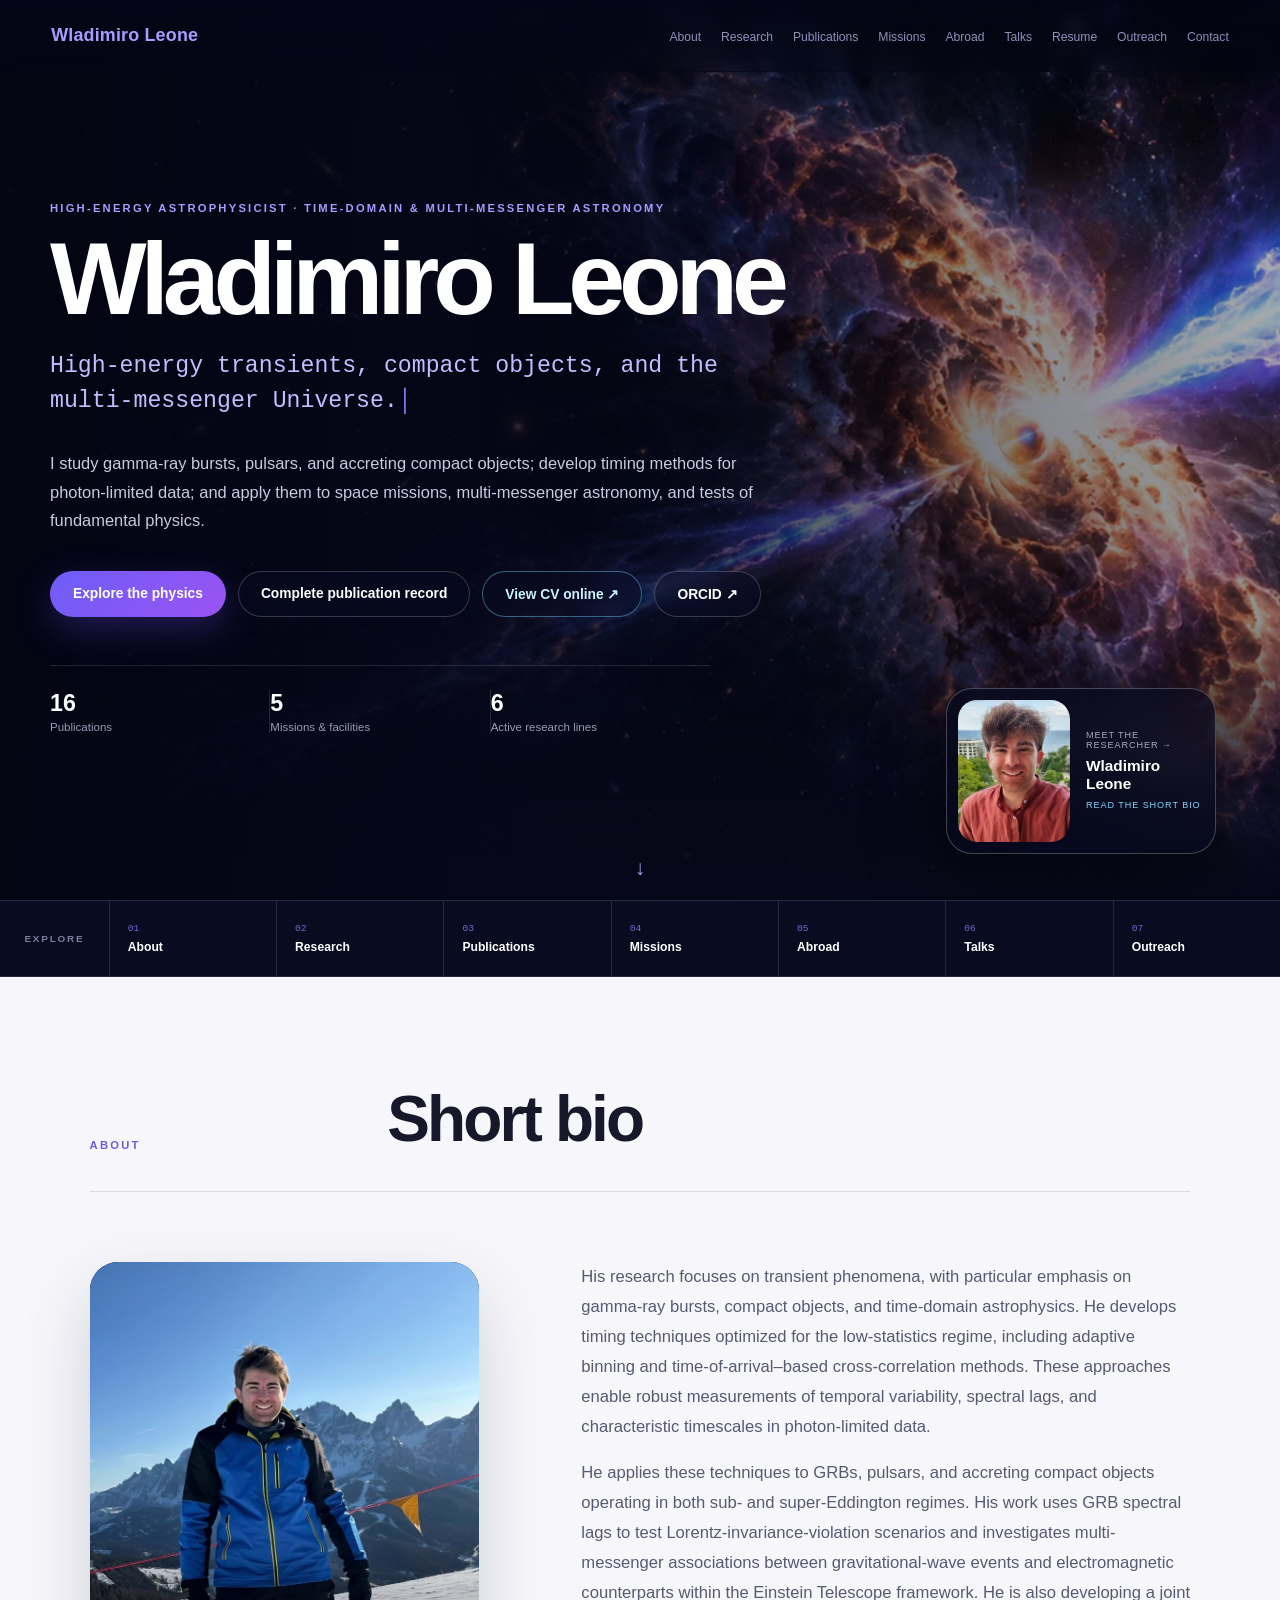
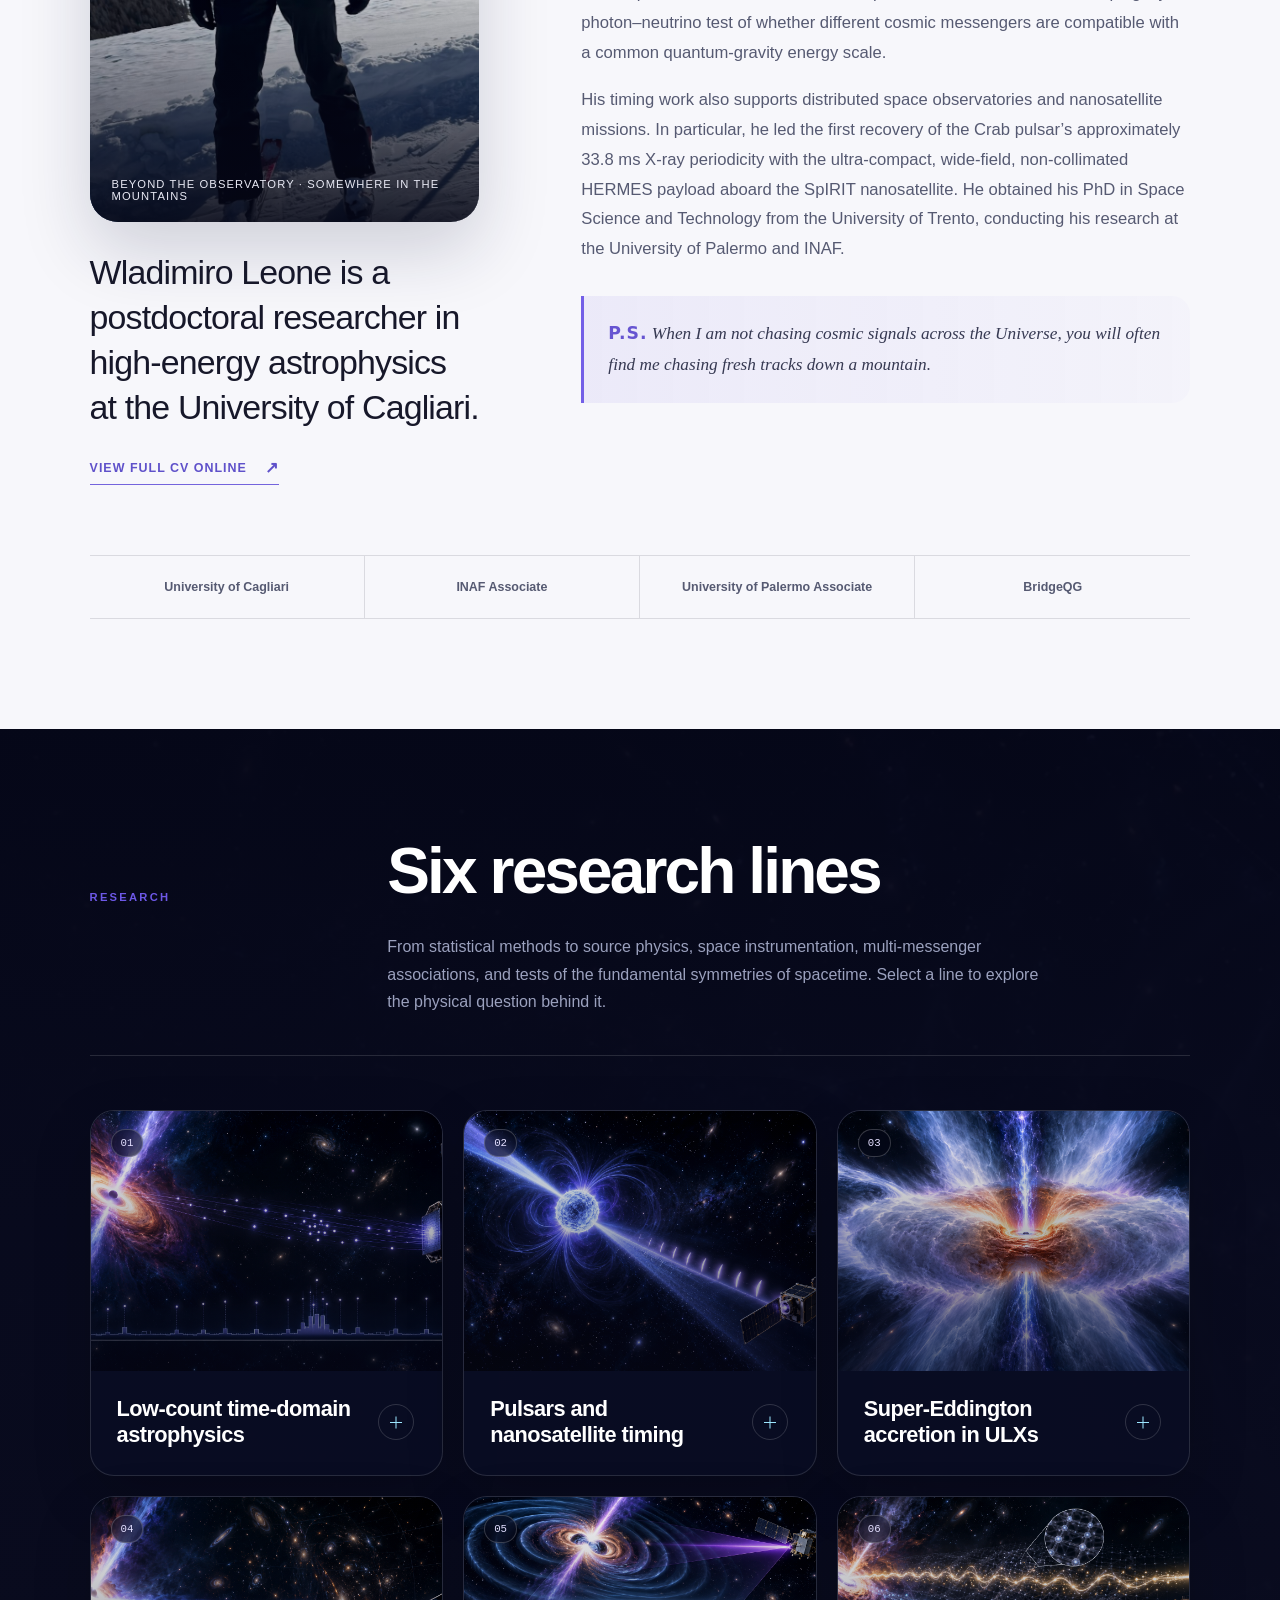
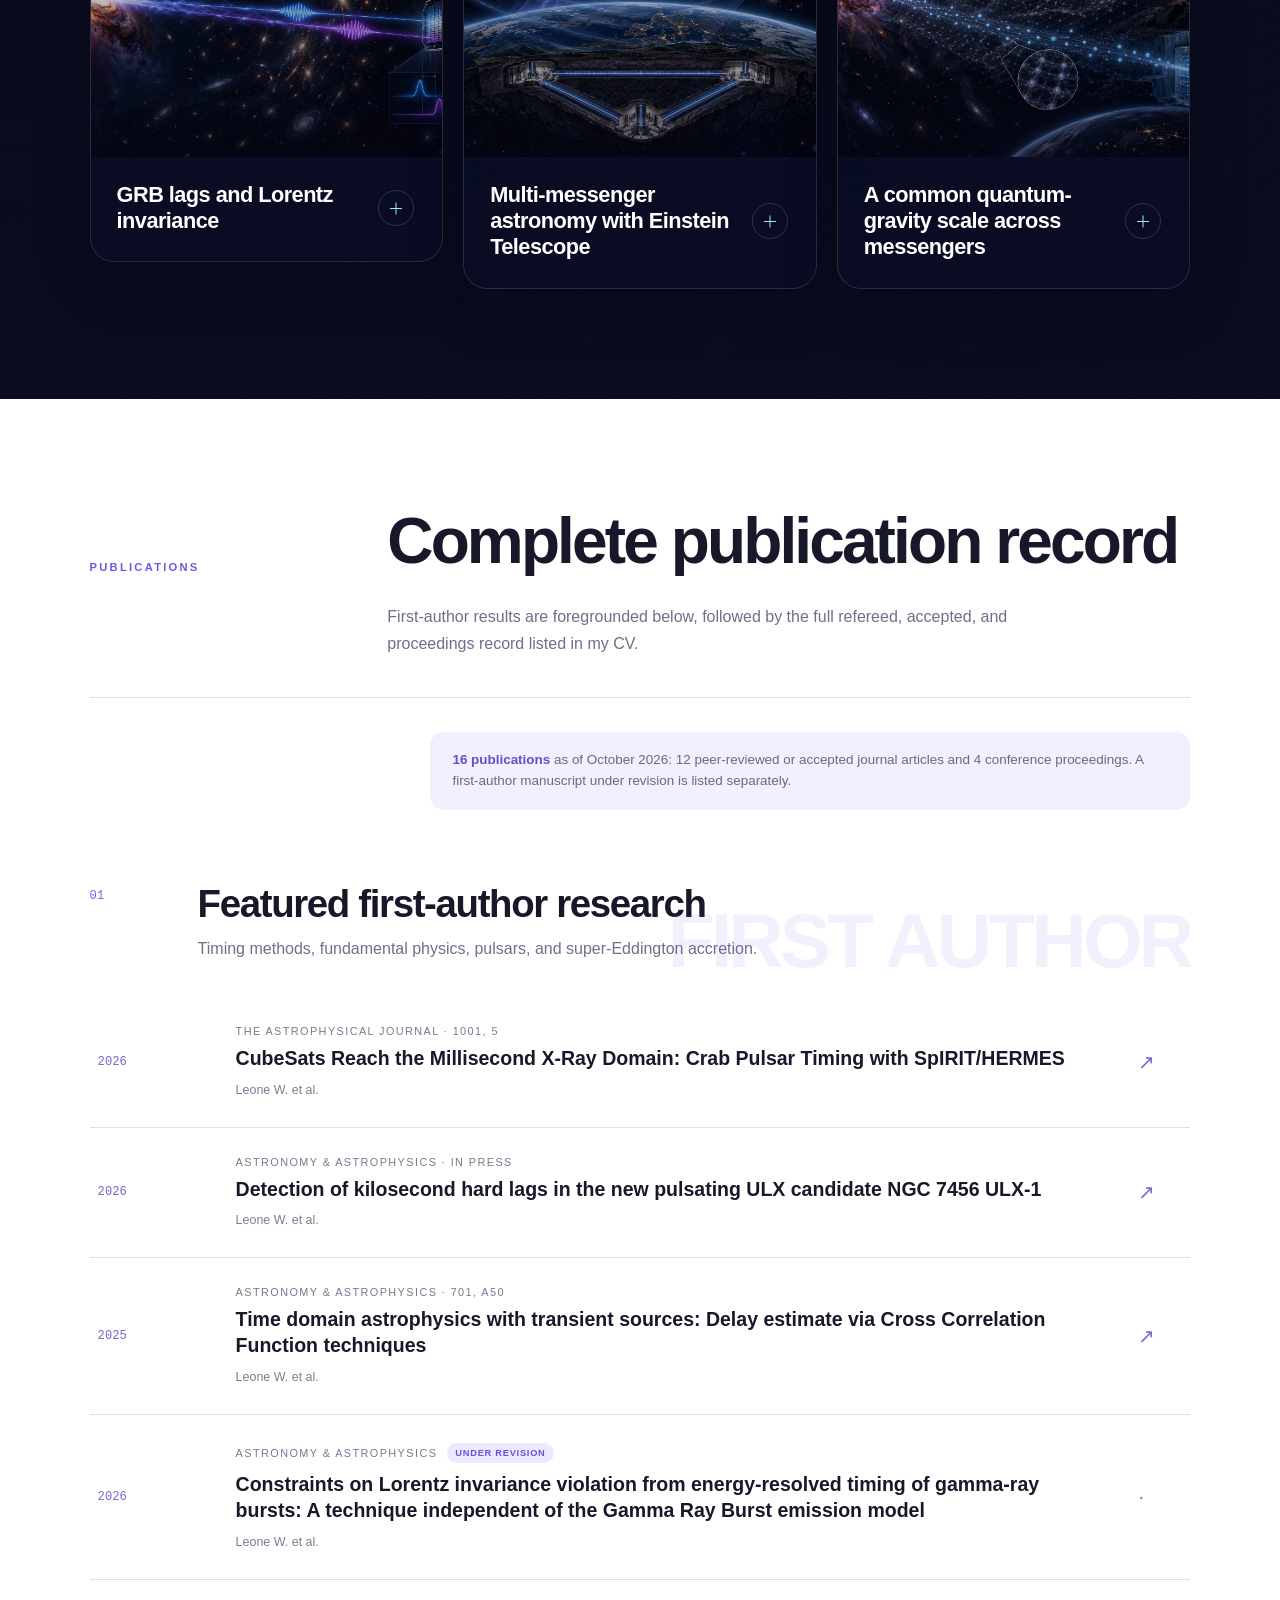
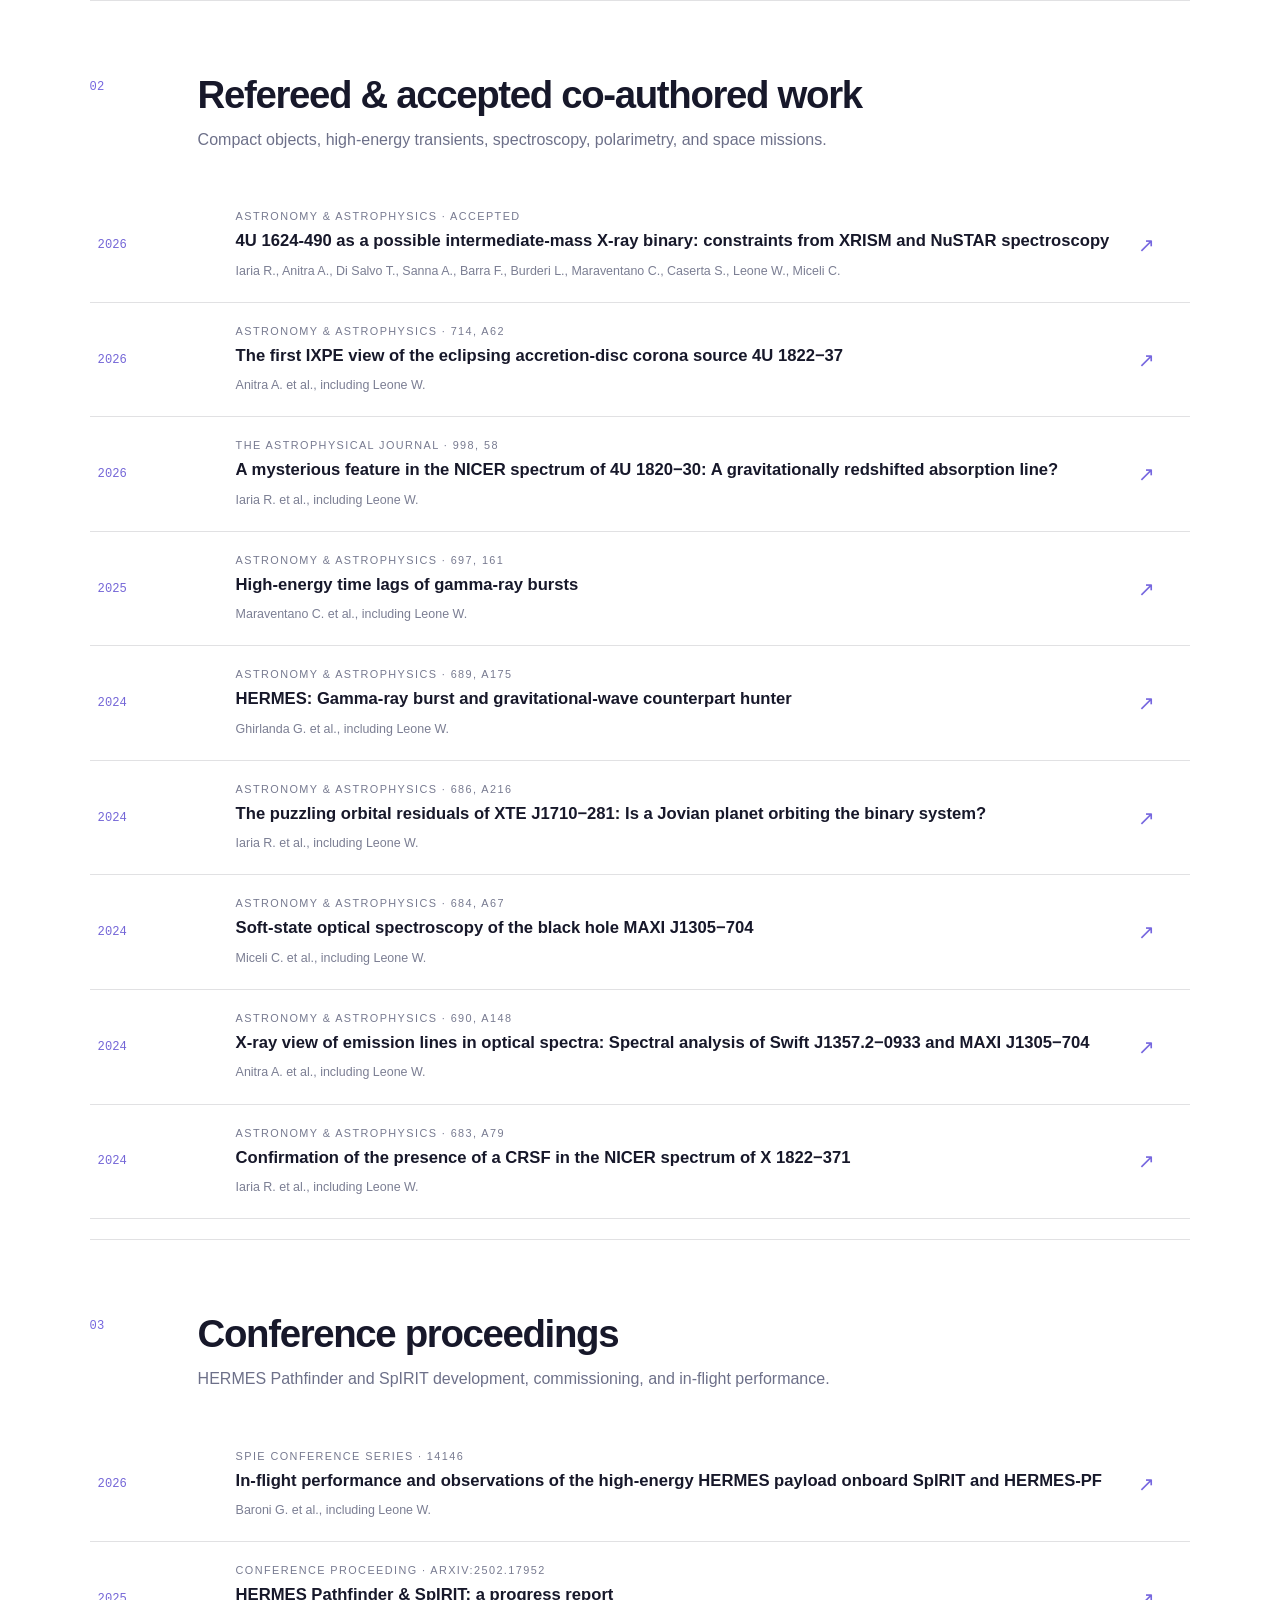
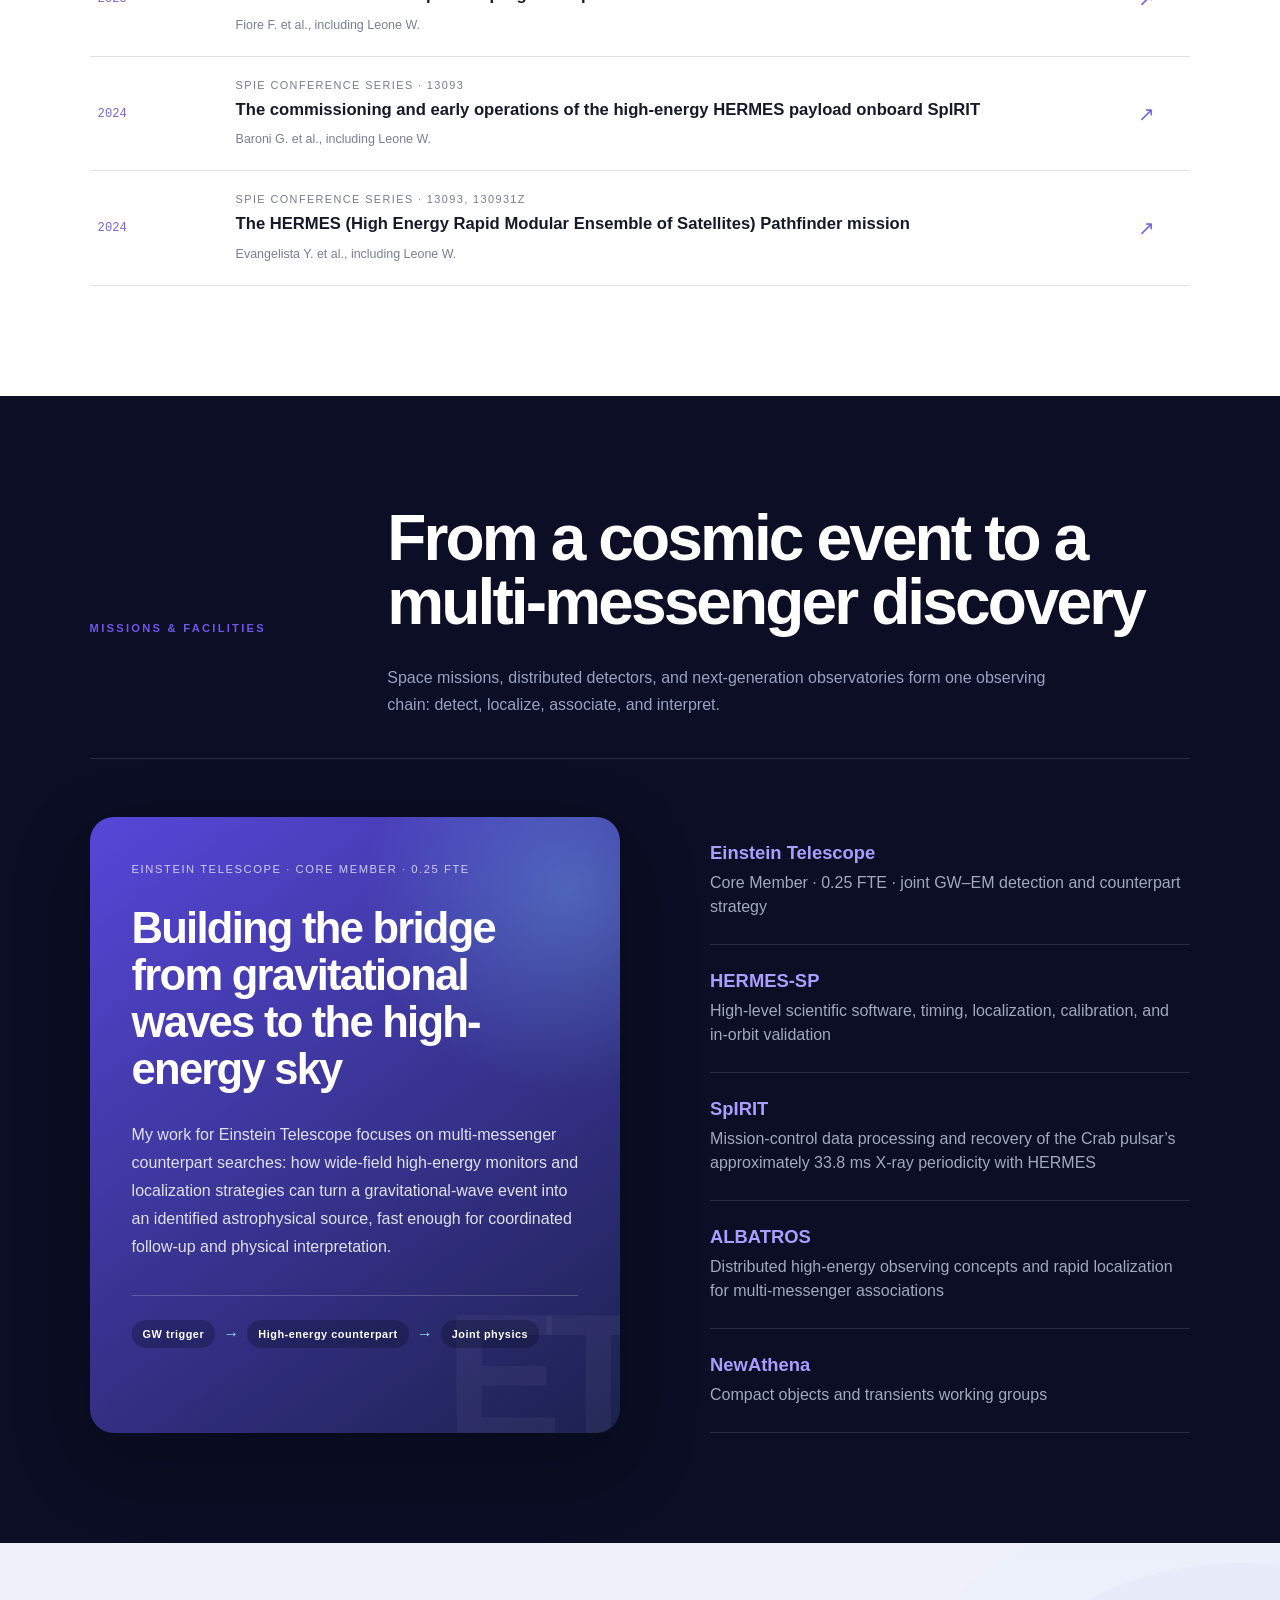
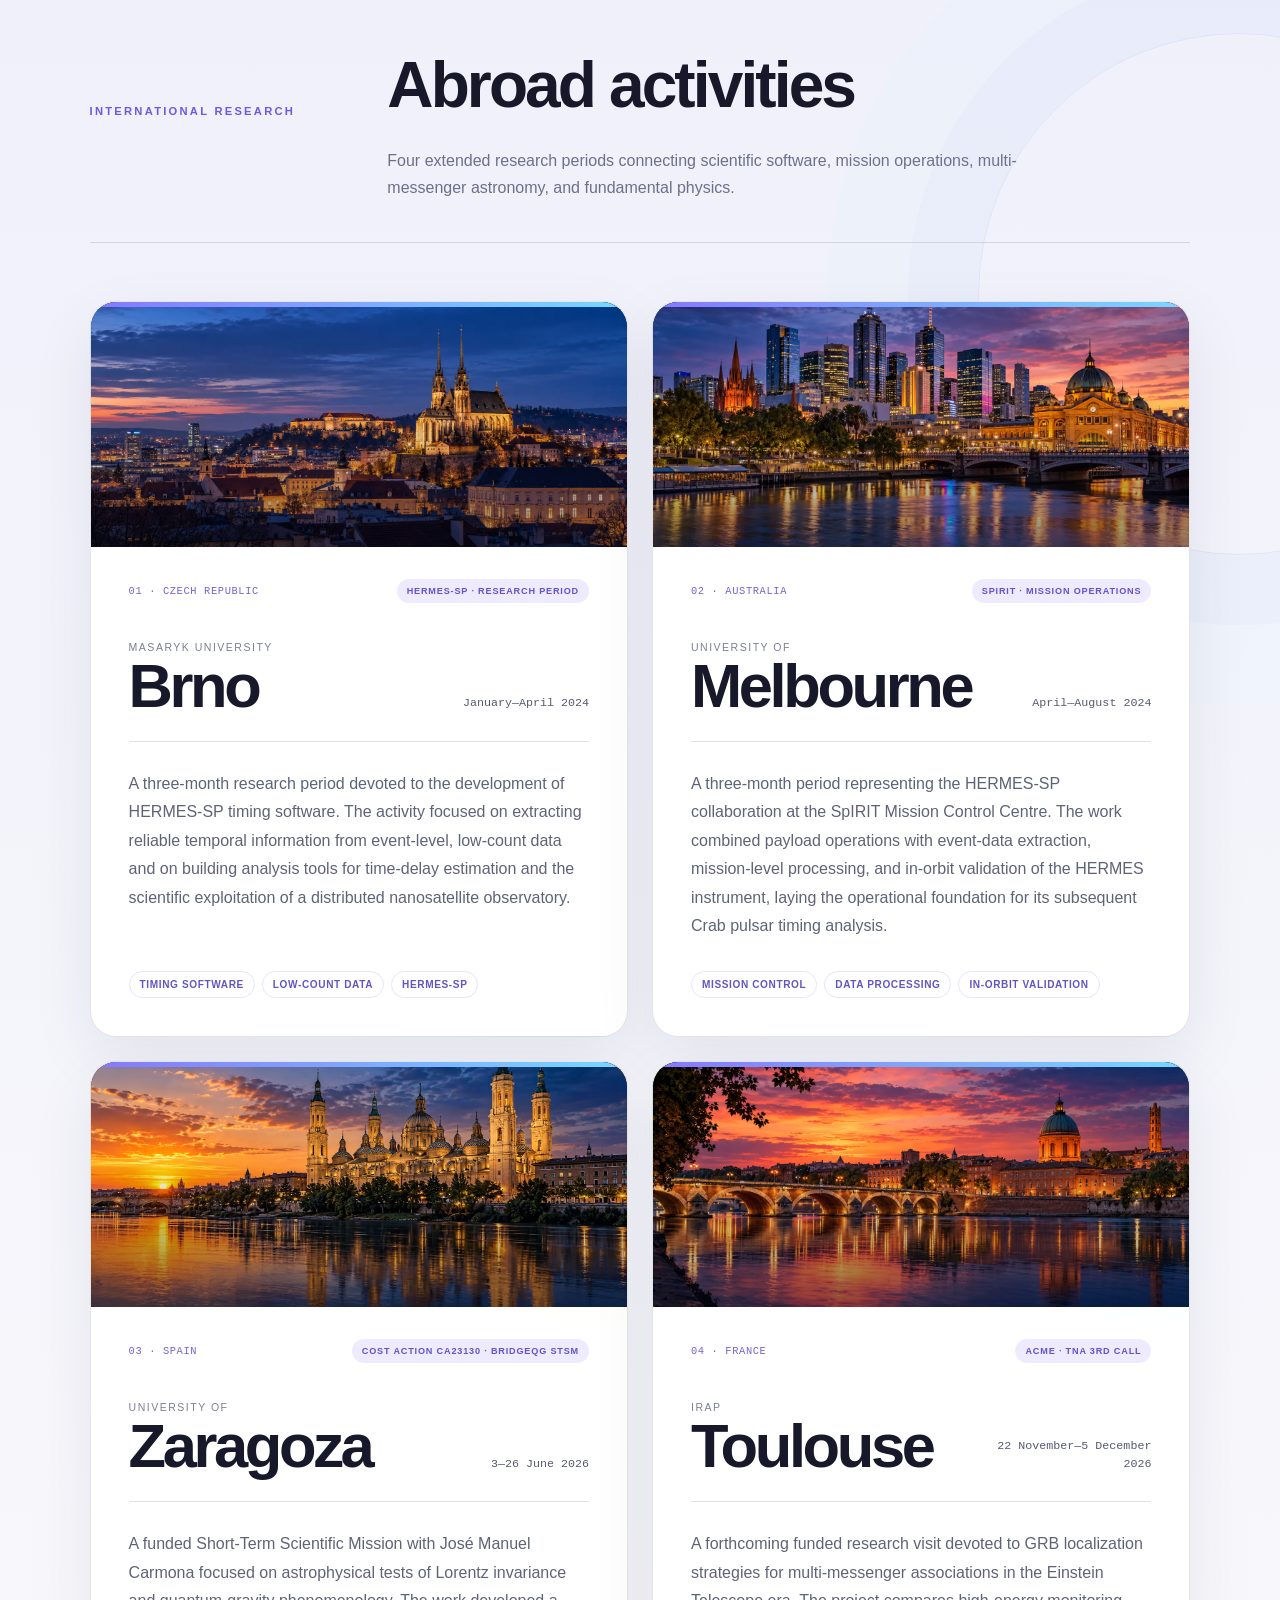
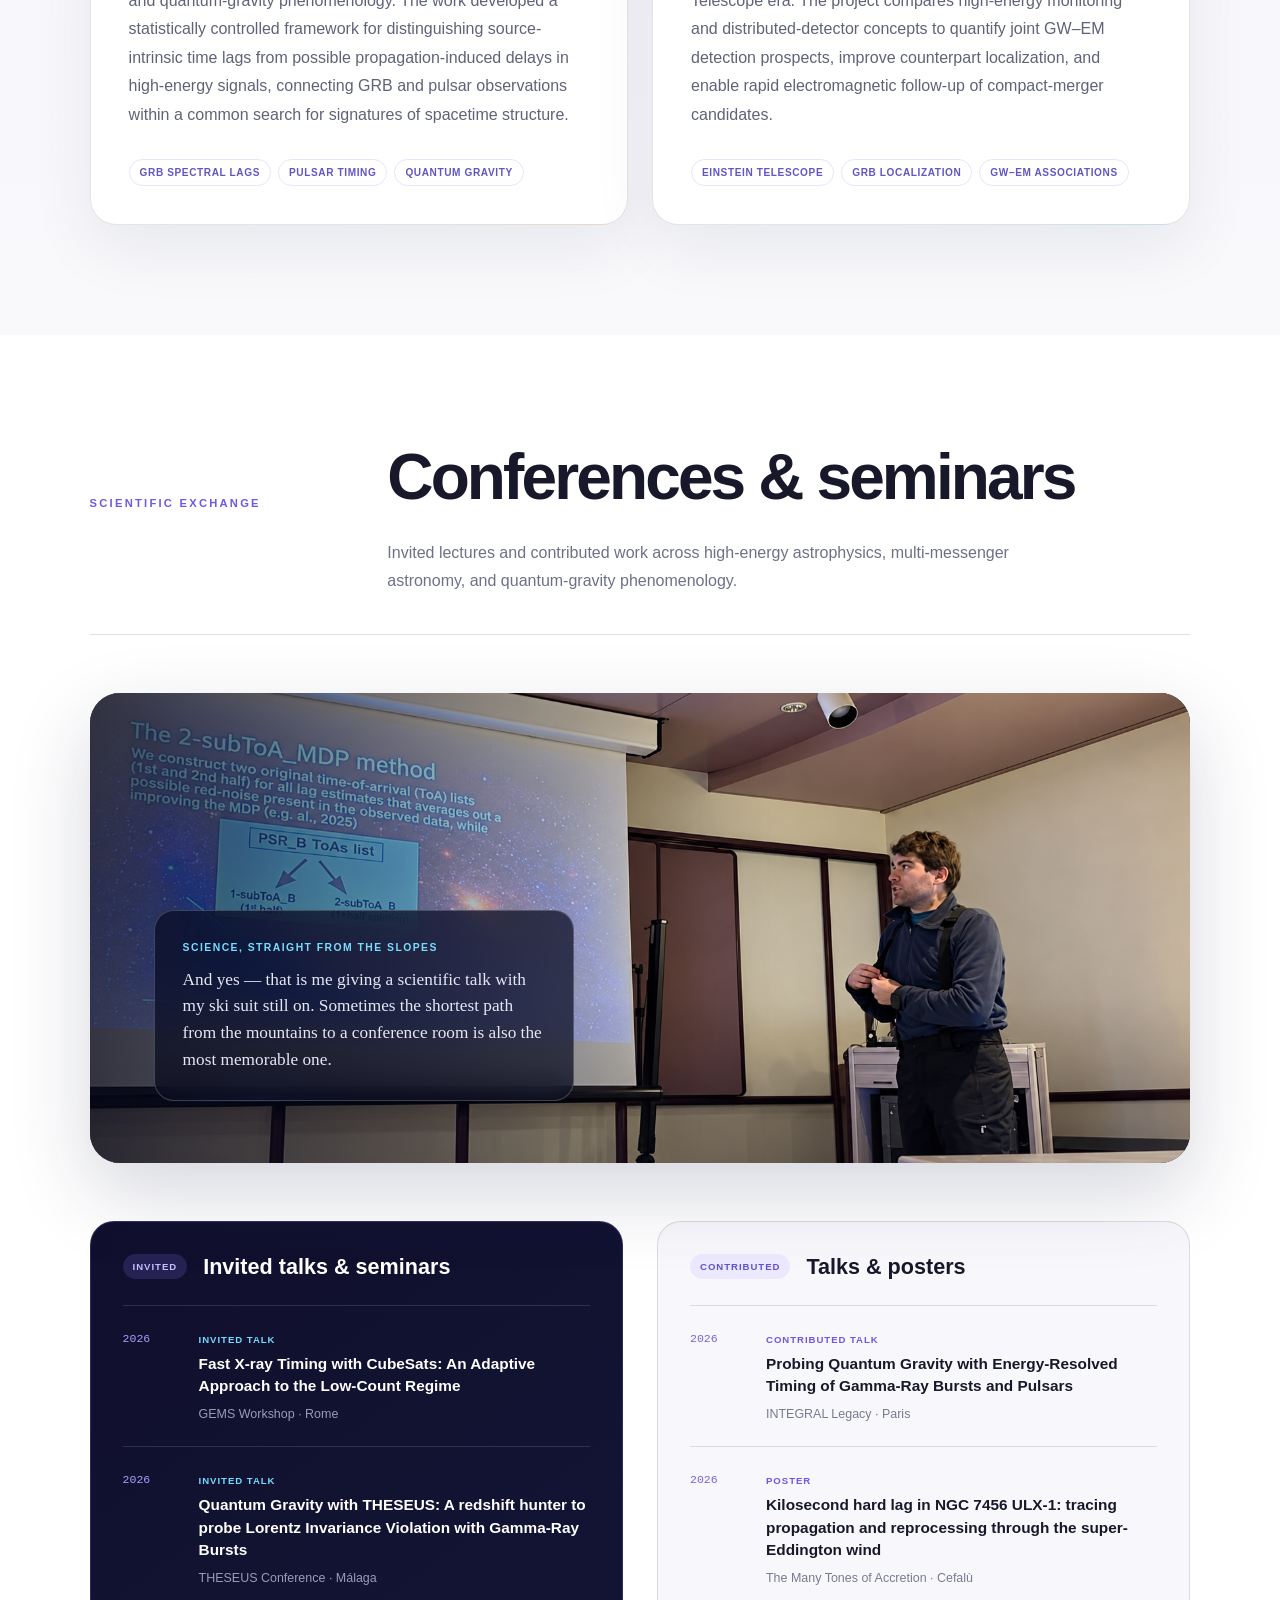
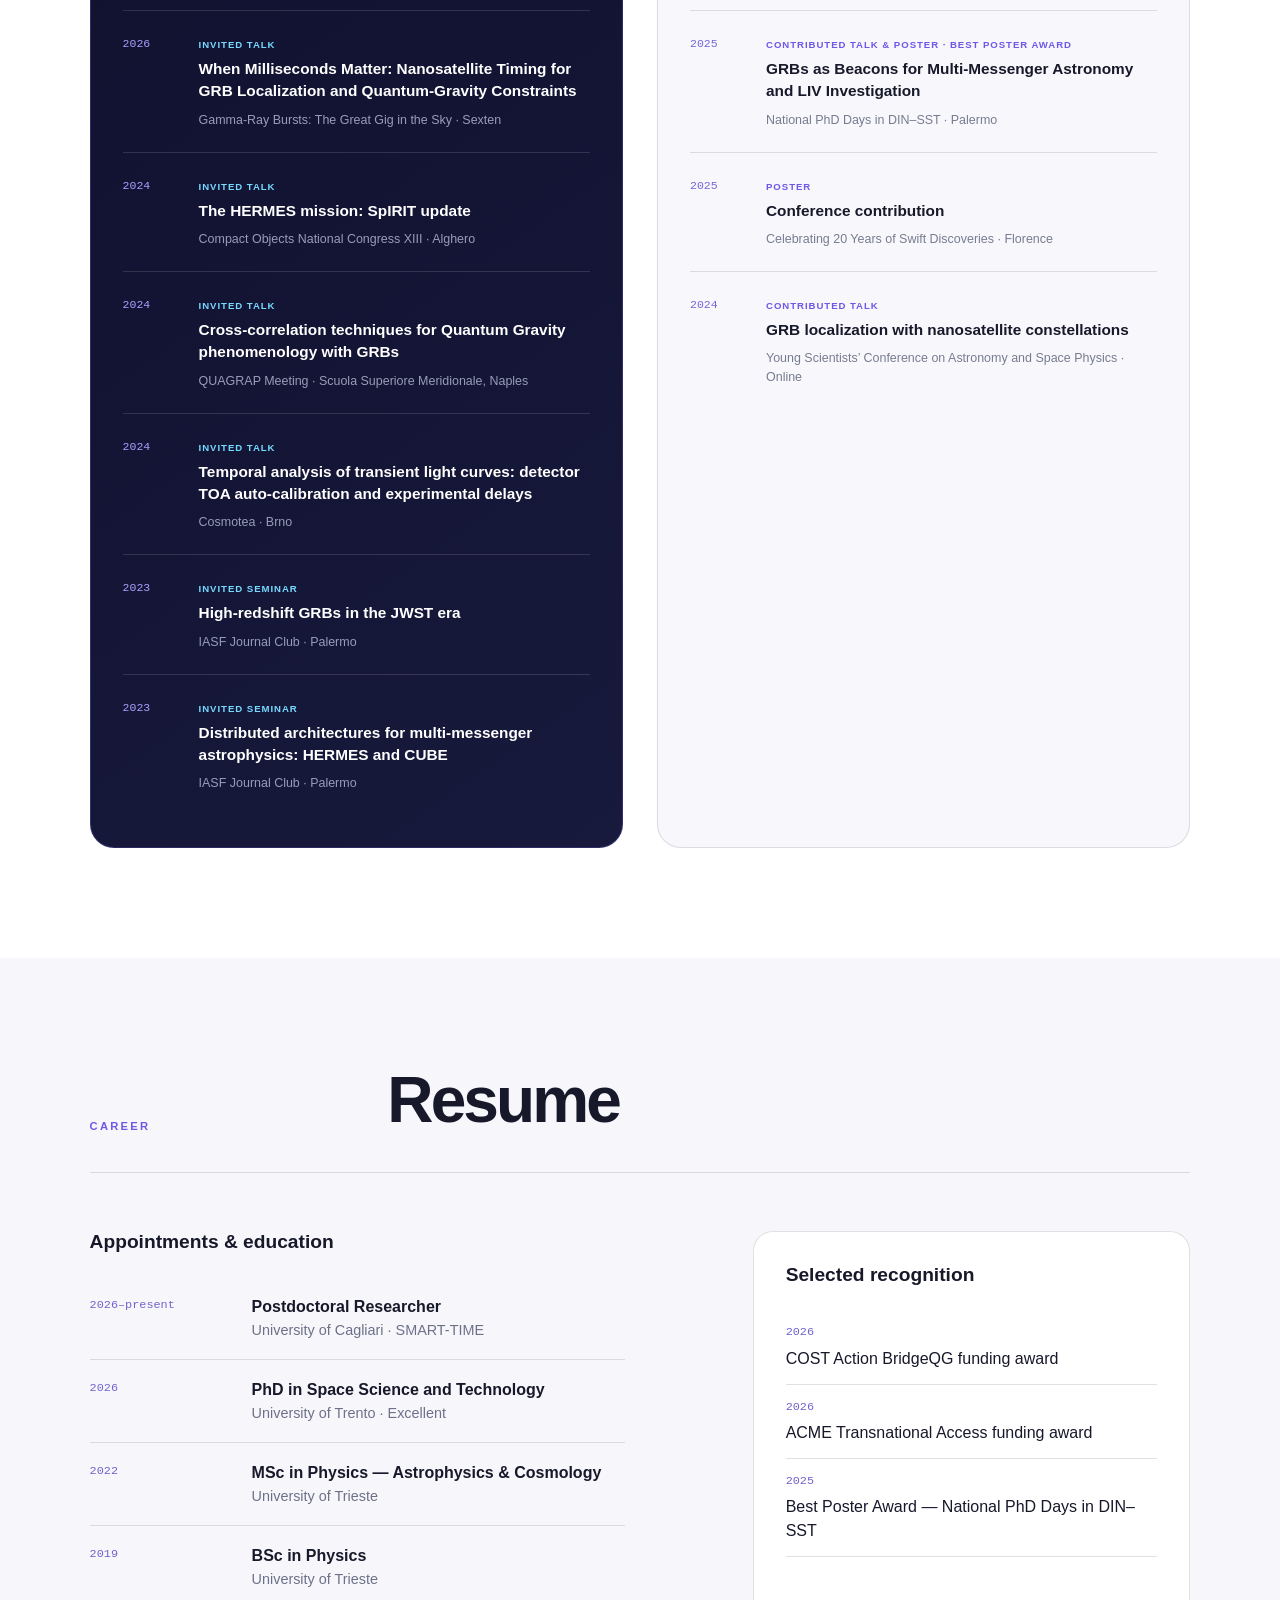
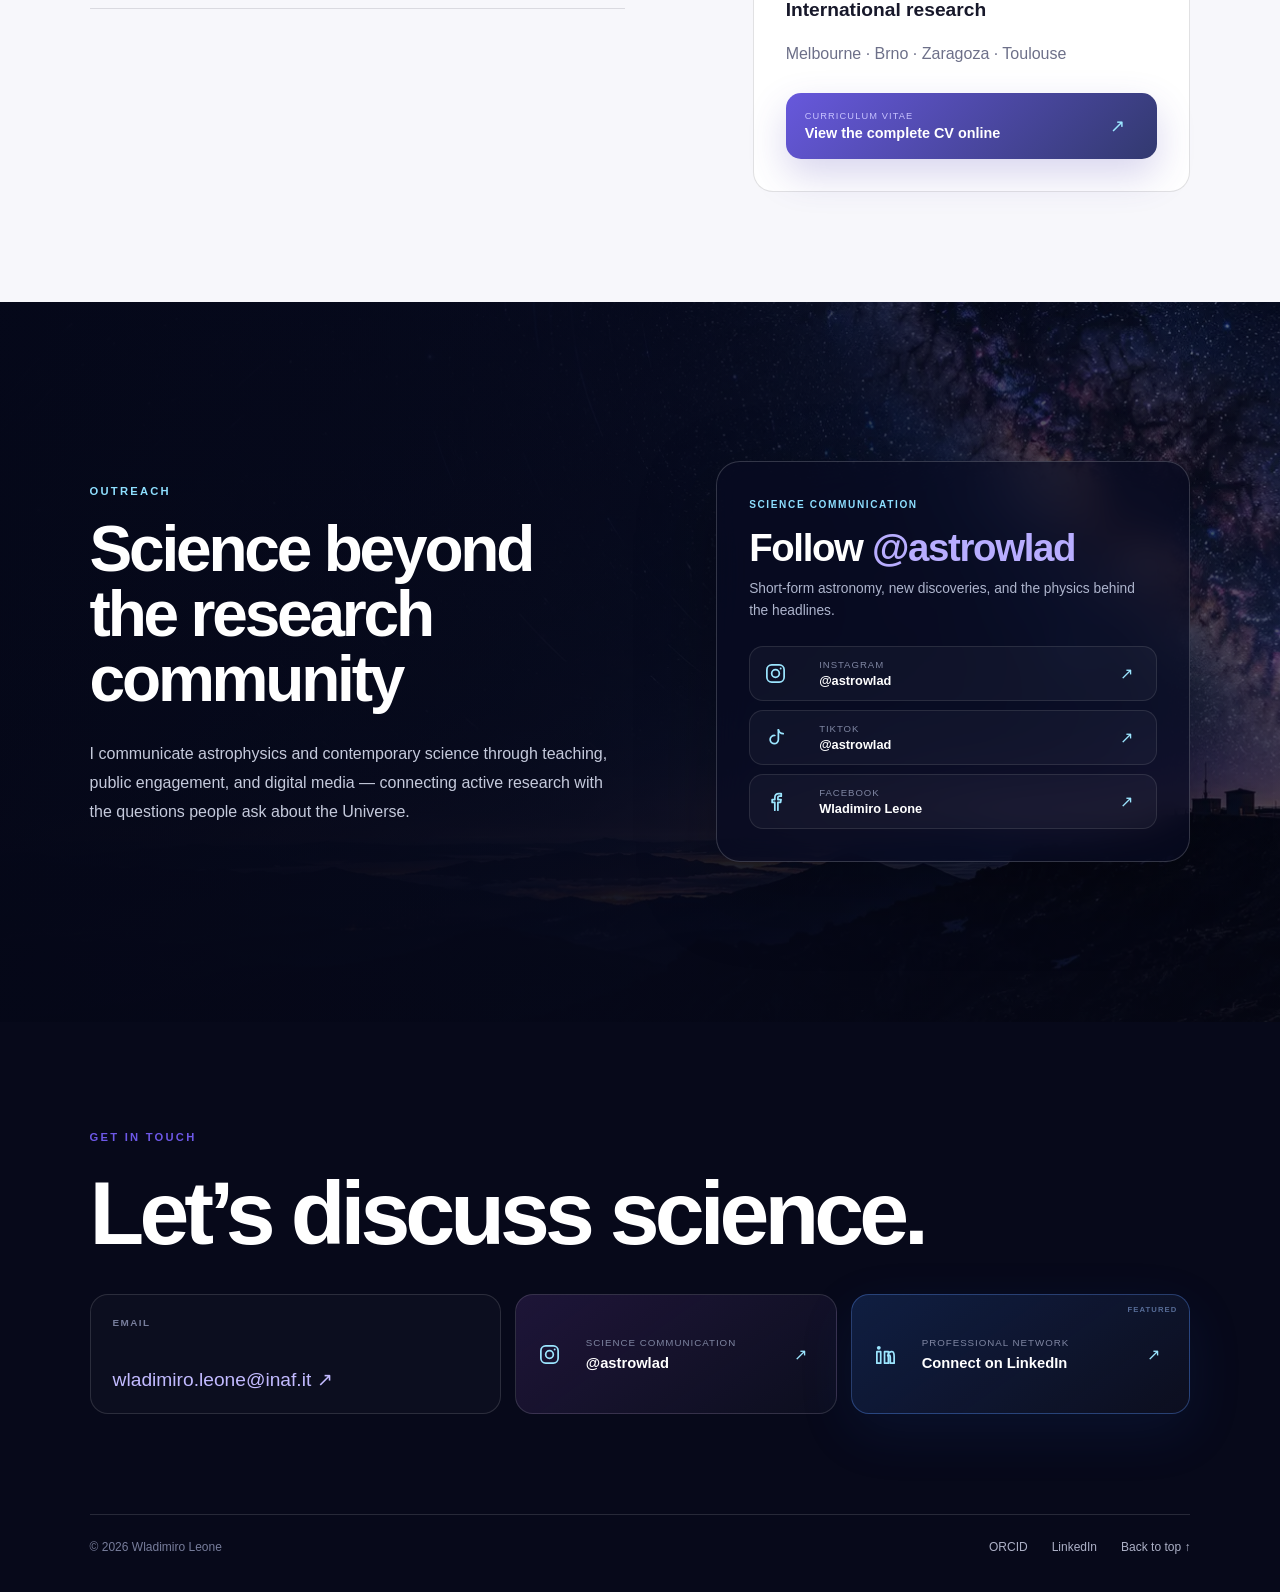
==== commit 231c776a: "Add files via upload" ====
--- a/index.html
+++ b/index.html
@@ -7,7 +7,7 @@
     <meta name="description" content="Wladimiro Leone — postdoctoral researcher in high-energy astrophysics, time-domain astronomy, and fundamental physics." />
     <link rel="icon" href="./favicon.svg" />
     <title>Wladimiro Leone | High-Energy Astrophysicist</title>
-    <script type="module" crossorigin src="./assets/index-BsrTQoEf.js"></script>
+    <script type="module" crossorigin src="./assets/index-talks-corrected-v6.js"></script>
     <link rel="stylesheet" crossorigin href="./assets/index-D2WrlSxH.css">
   </head>
   <body>
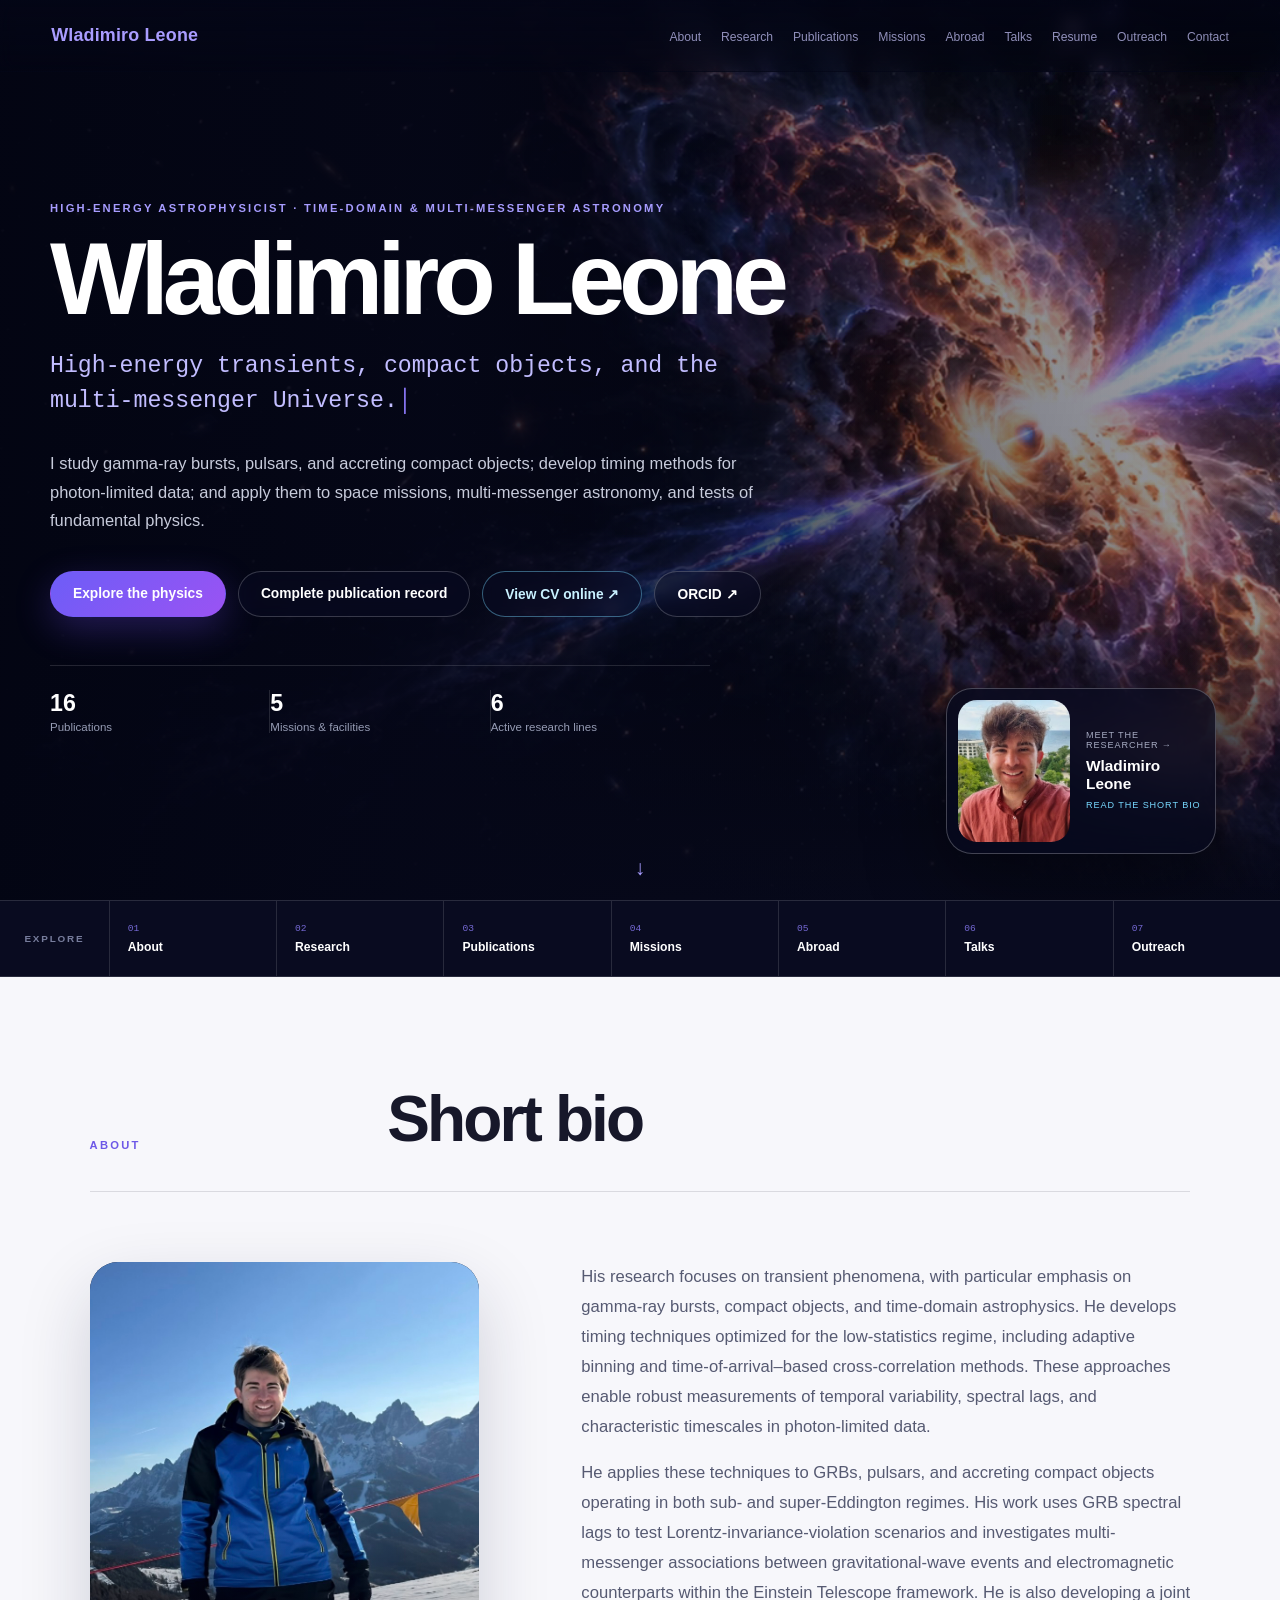
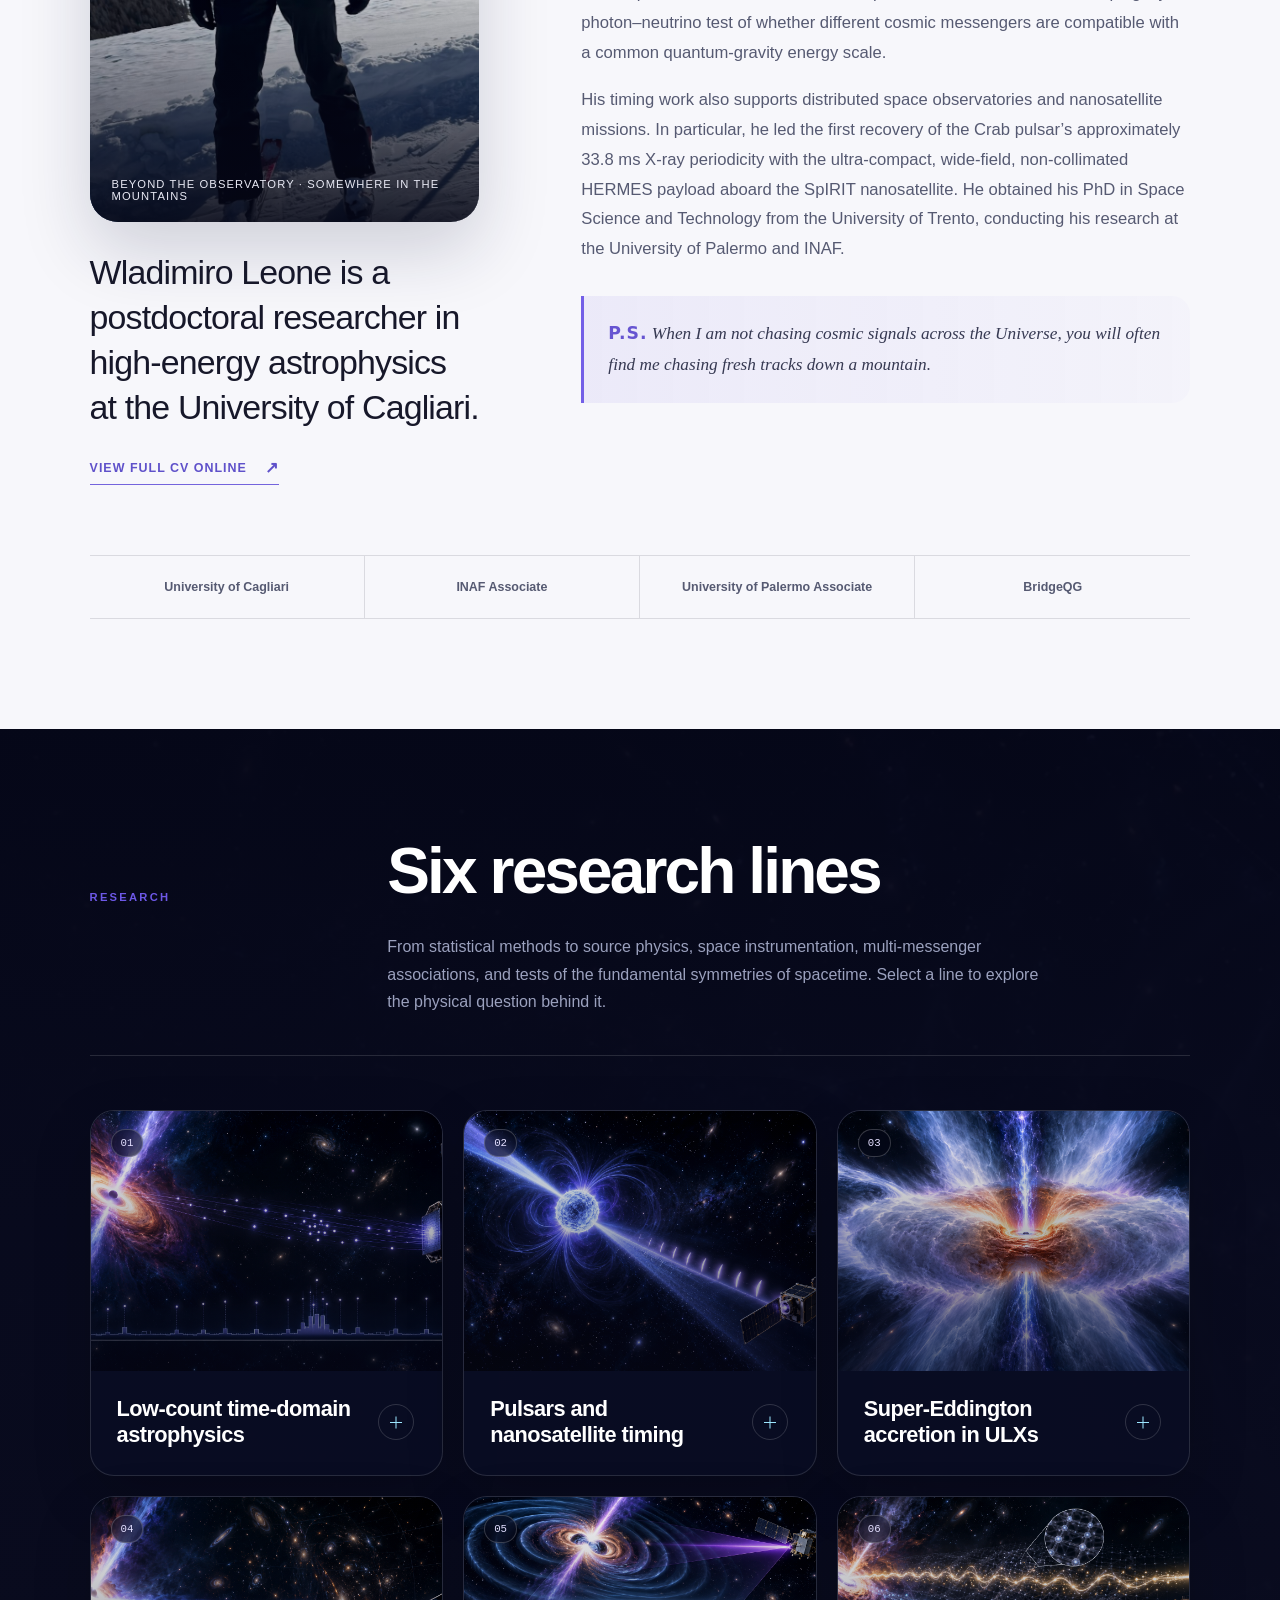
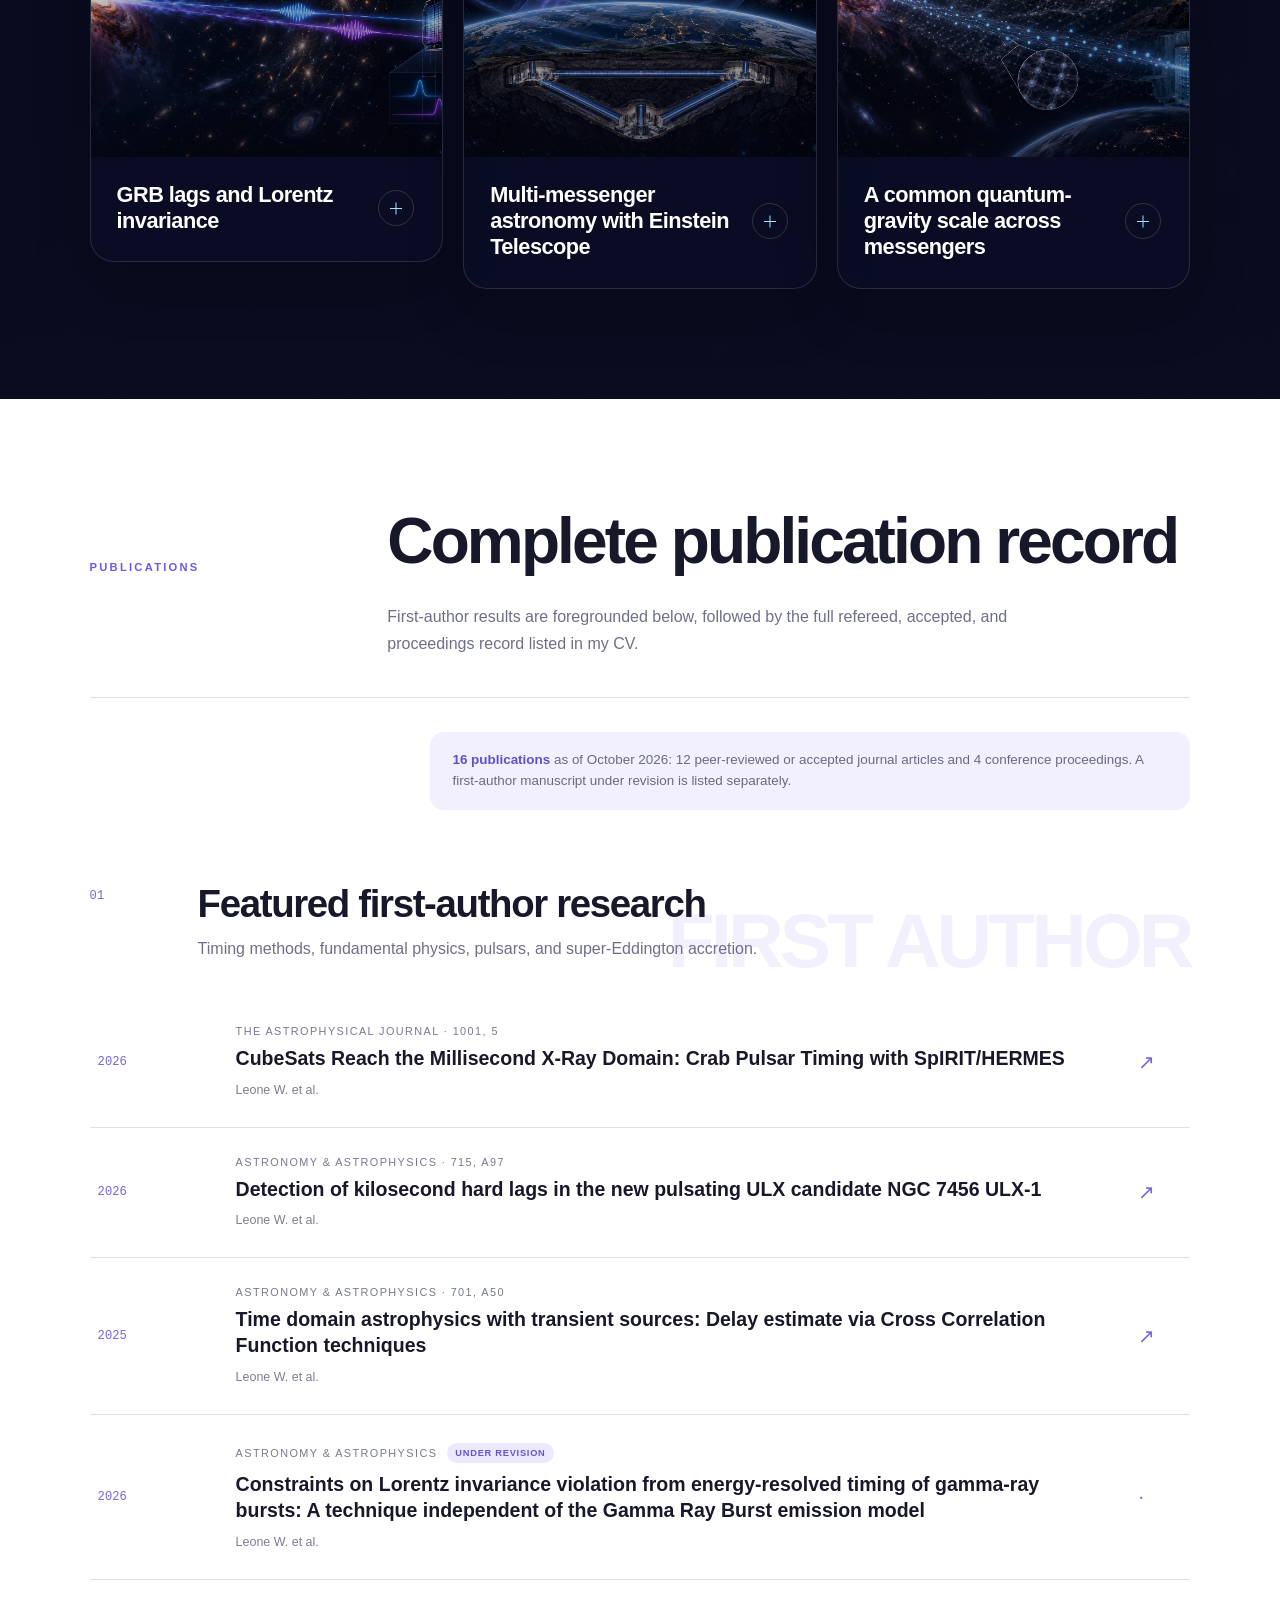
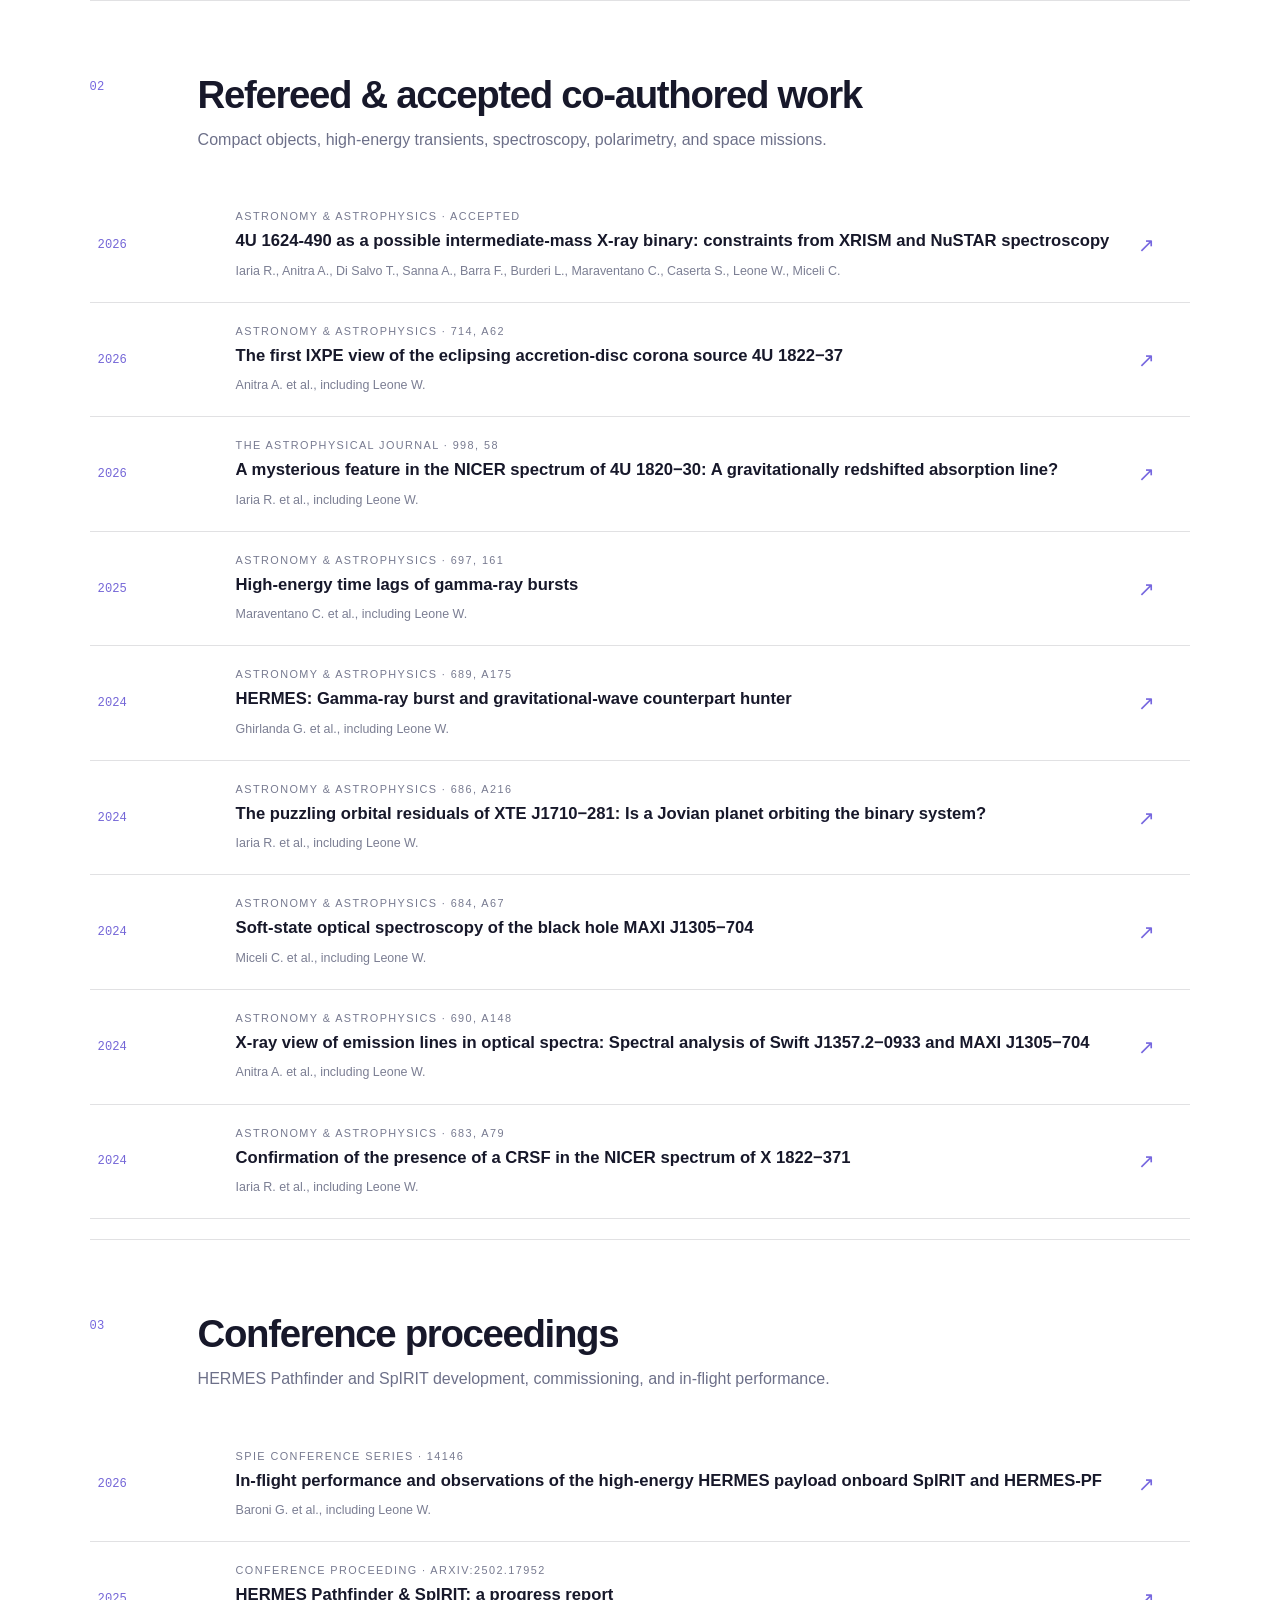
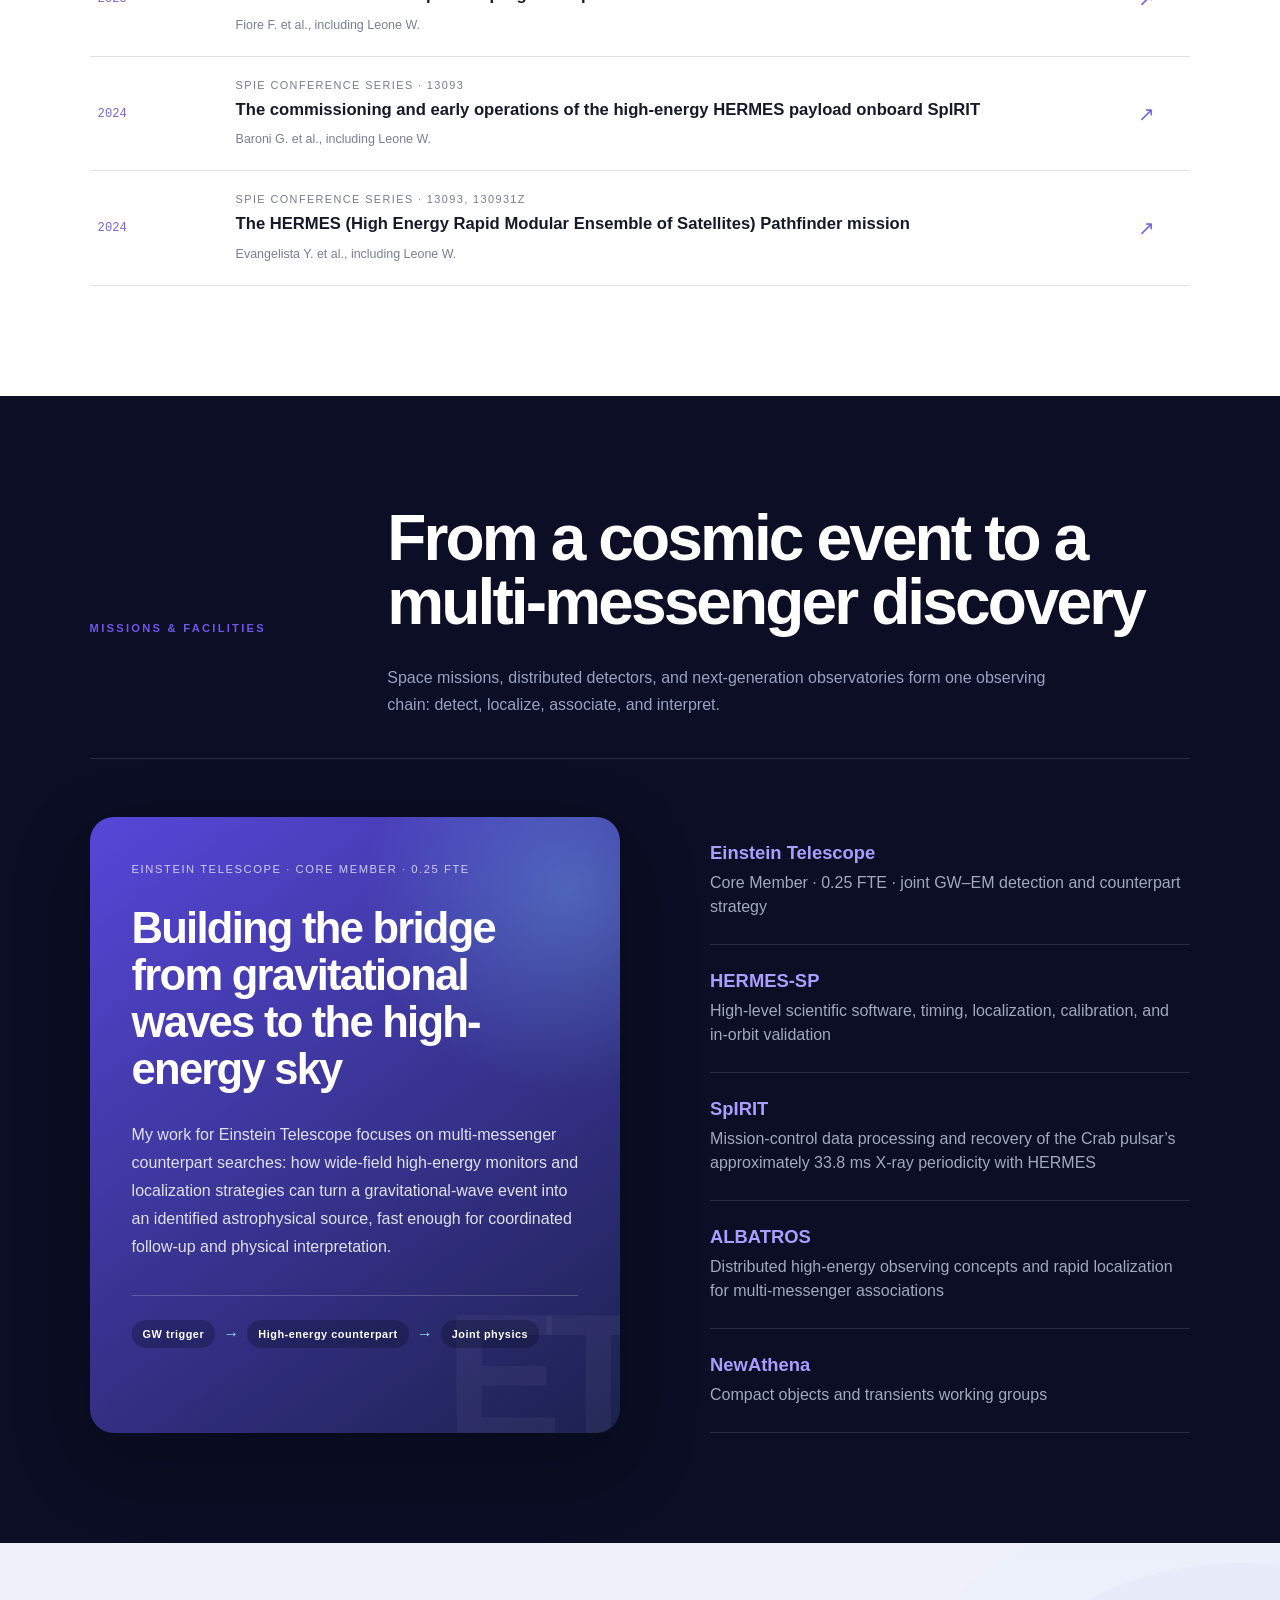
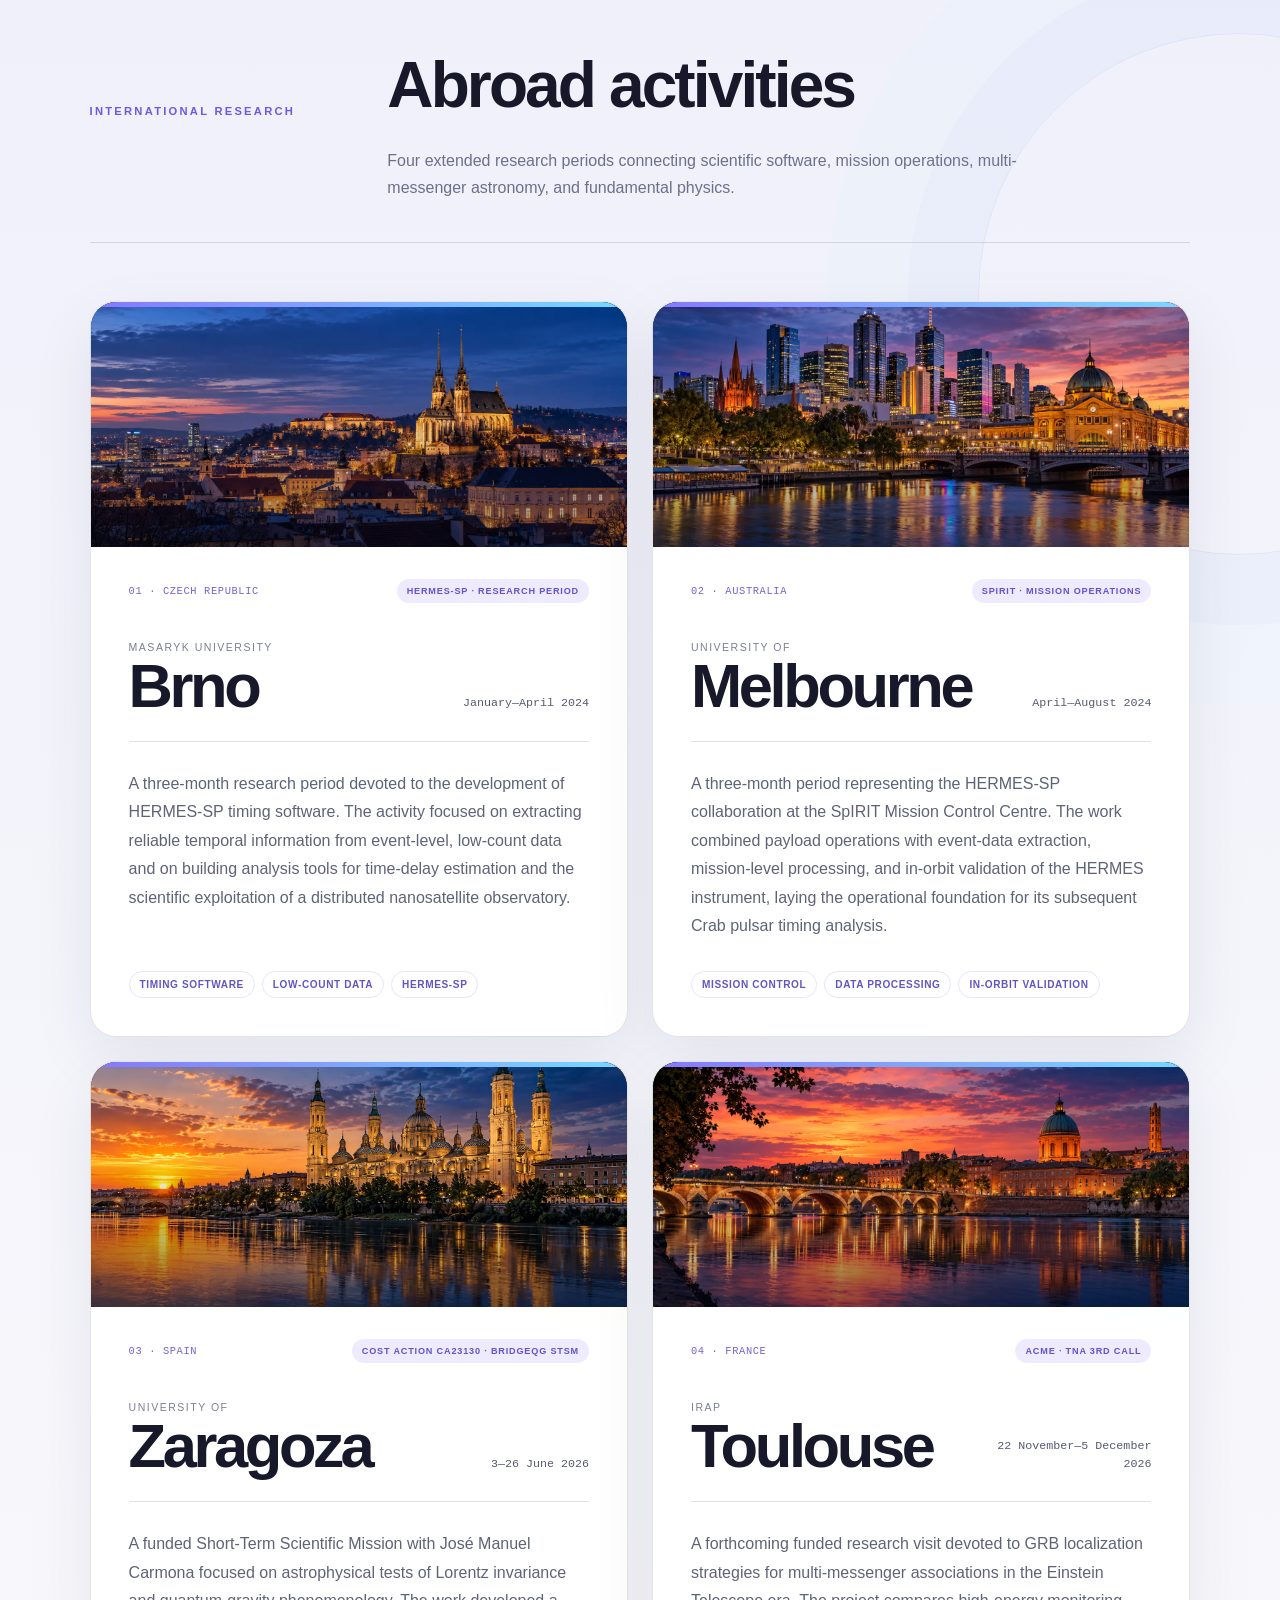
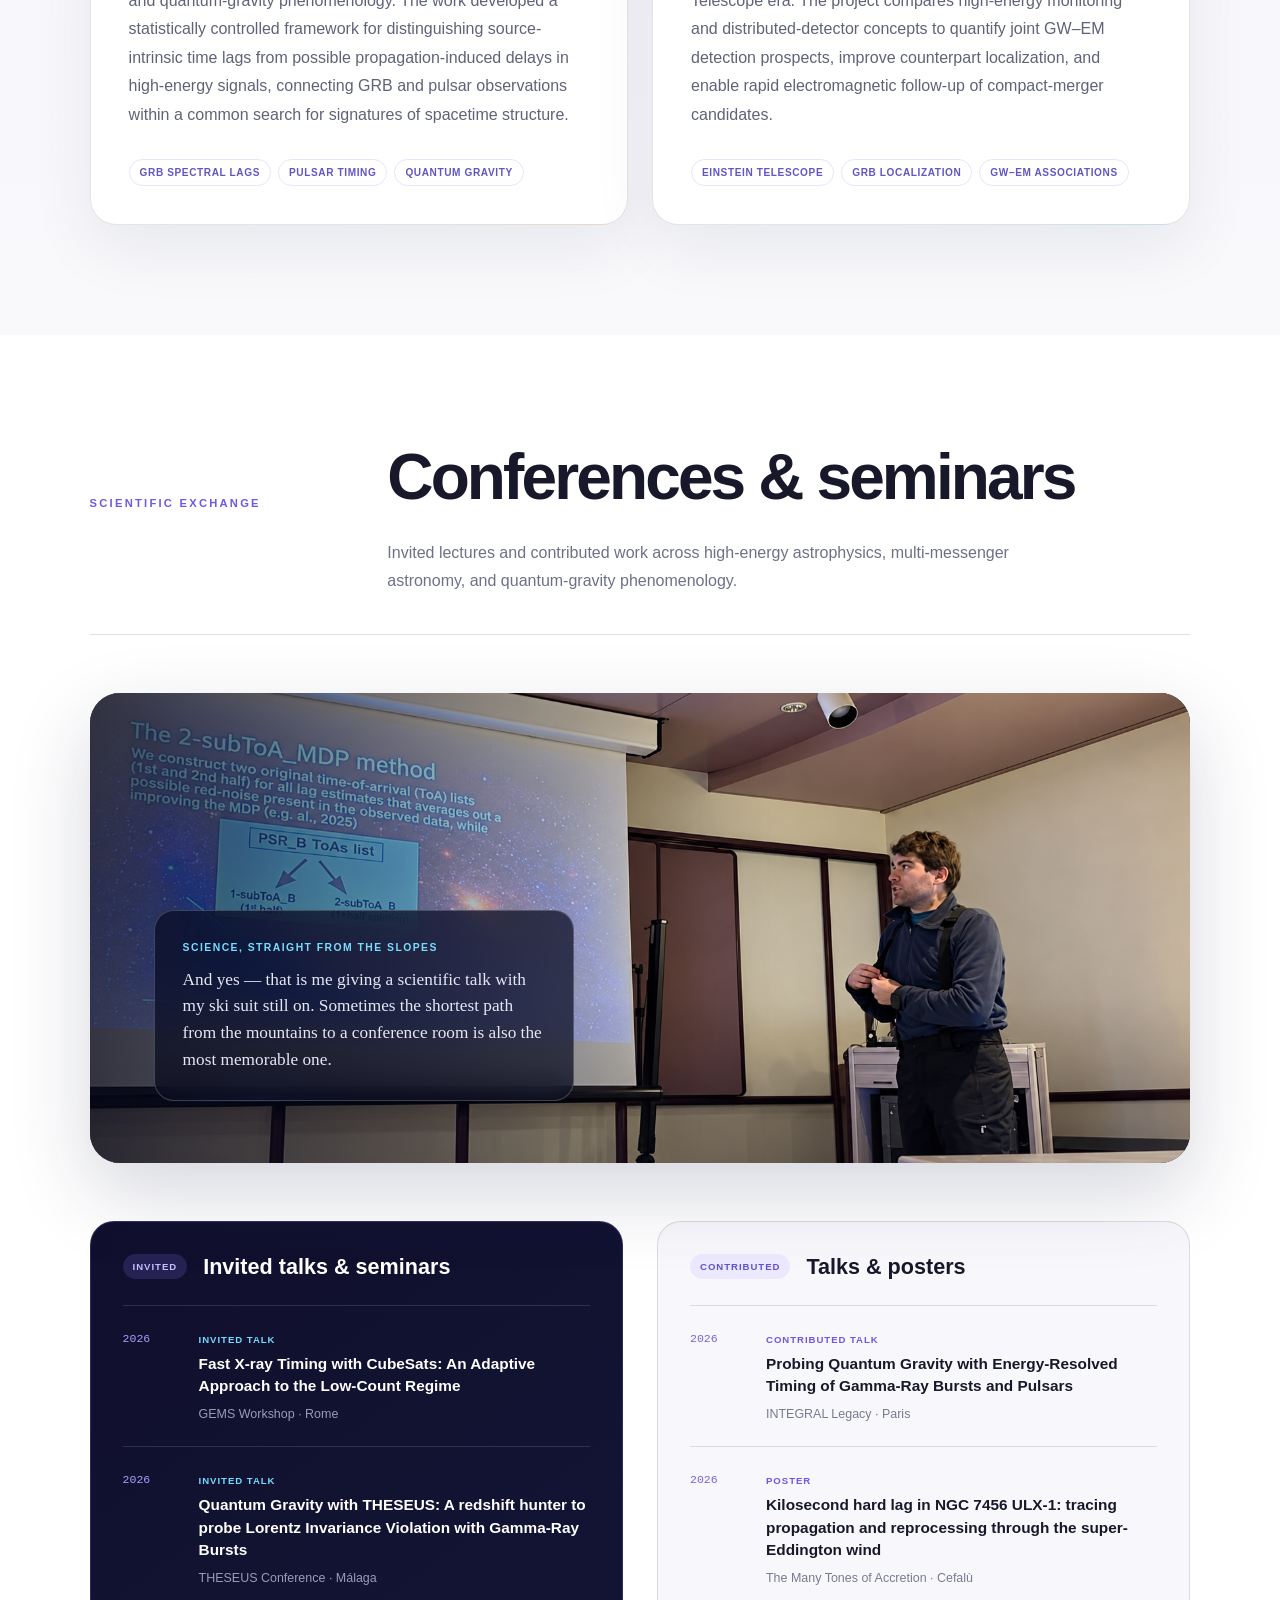
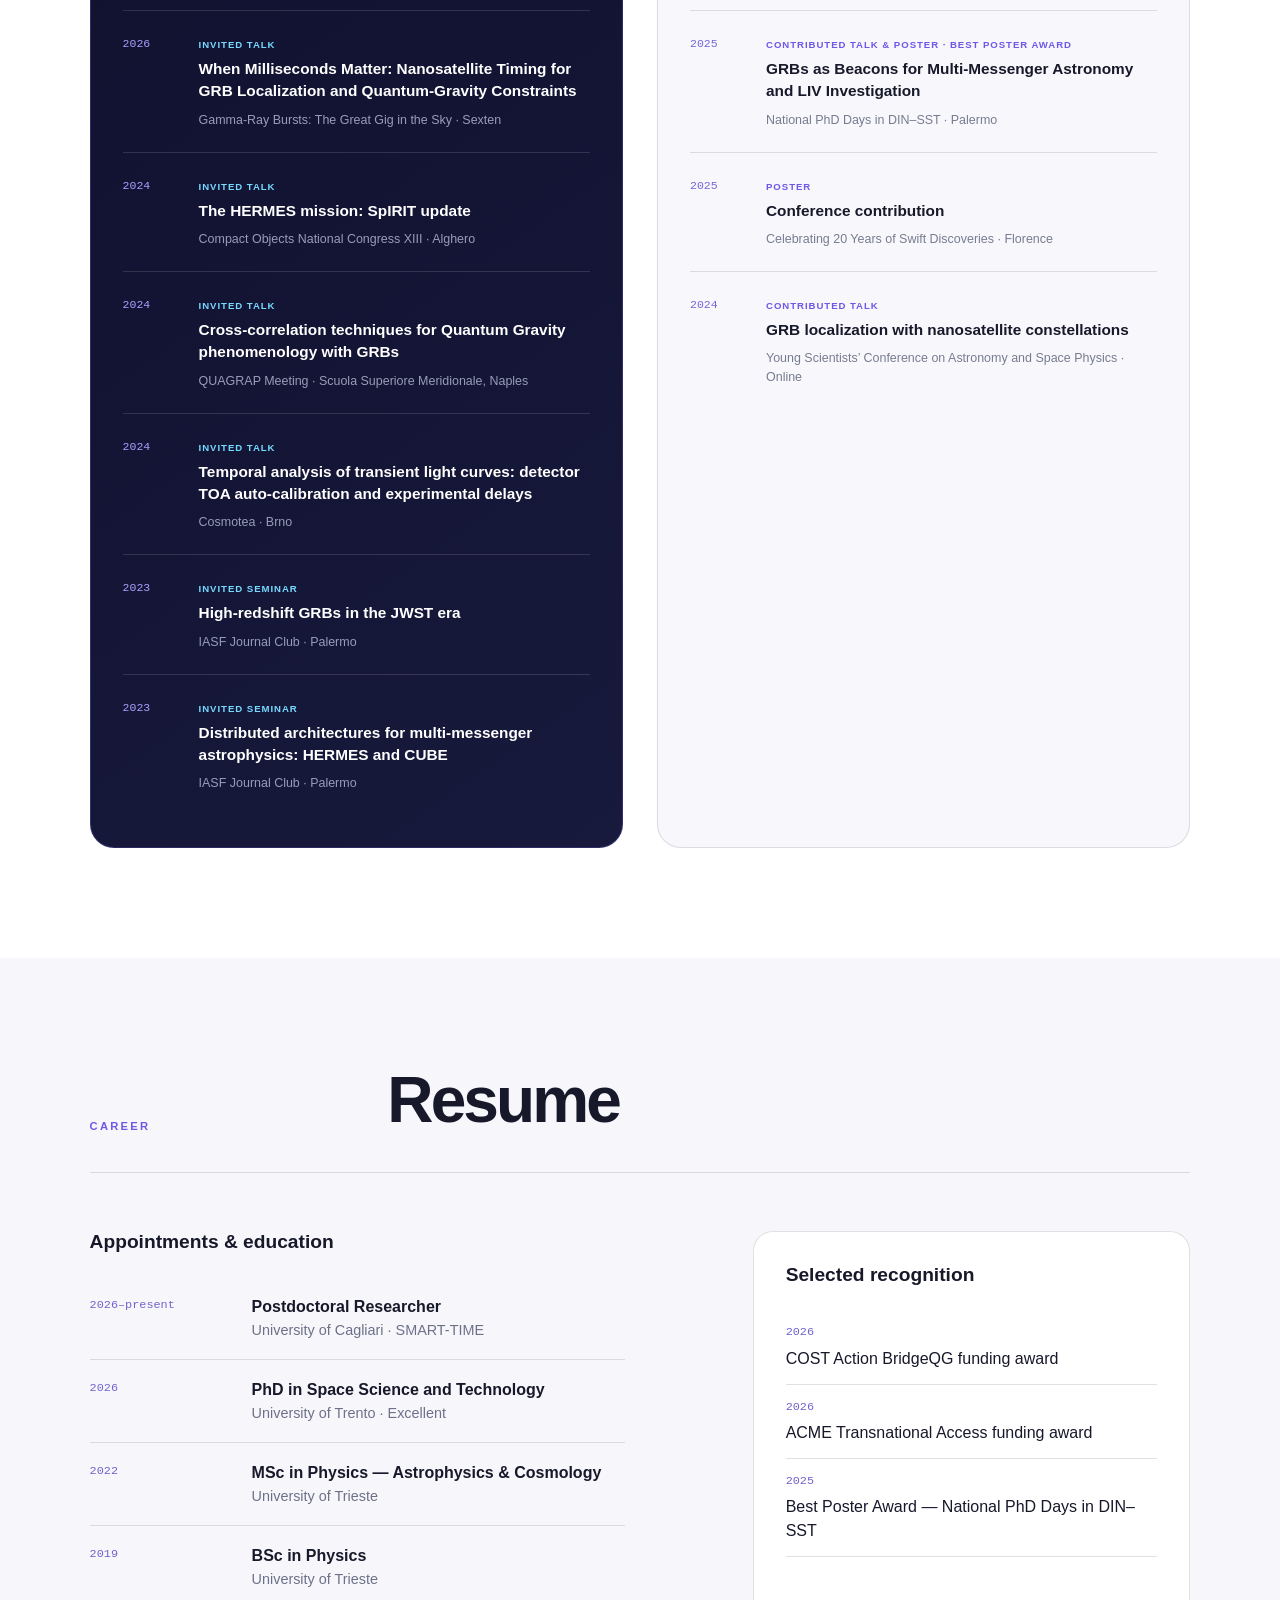
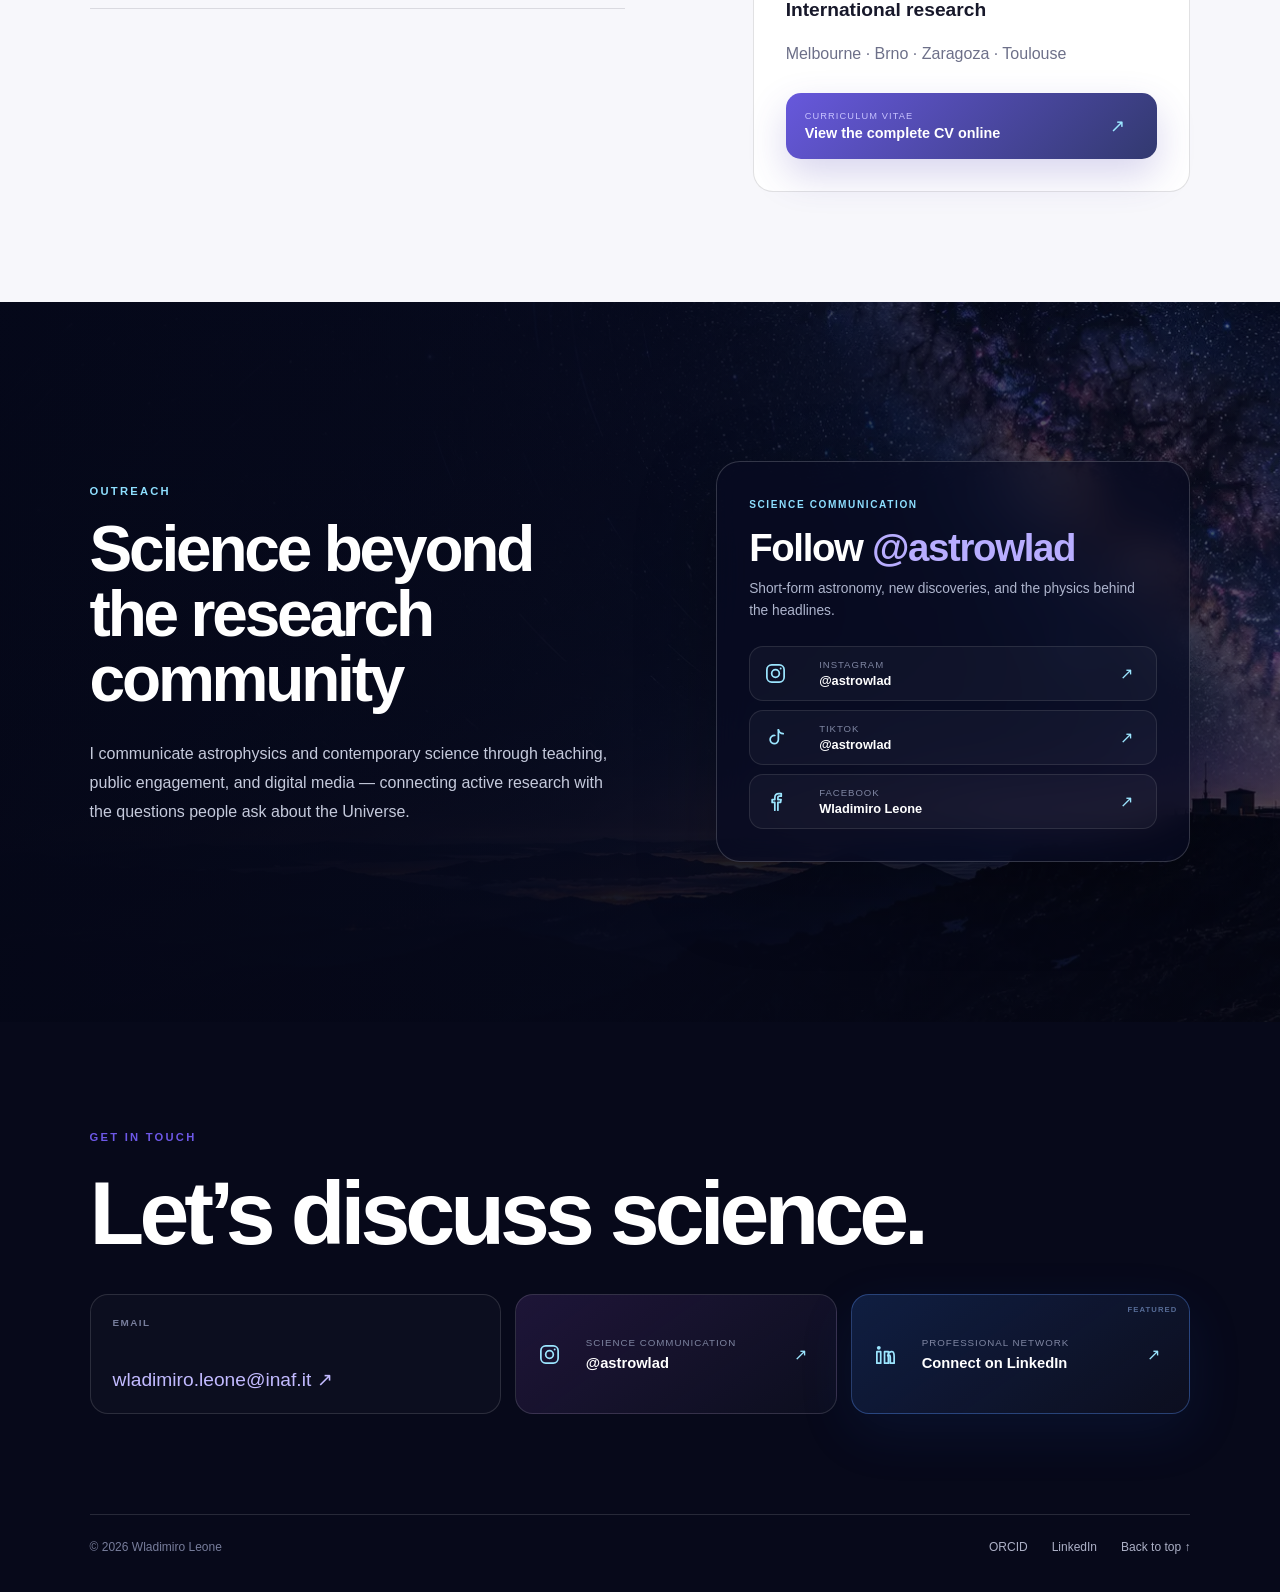
==== commit f4e5d4c3: "Add files via upload" ====
--- a/index.html
+++ b/index.html
@@ -7,7 +7,7 @@
     <meta name="description" content="Wladimiro Leone — postdoctoral researcher in high-energy astrophysics, time-domain astronomy, and fundamental physics." />
     <link rel="icon" href="./favicon.svg" />
     <title>Wladimiro Leone | High-Energy Astrophysicist</title>
-    <script type="module" crossorigin src="./assets/index-talks-corrected-v6.js"></script>
+    <script type="module" crossorigin src="./assets/index-cv-ulx-20261113.js"></script>
     <link rel="stylesheet" crossorigin href="./assets/index-D2WrlSxH.css">
   </head>
   <body>
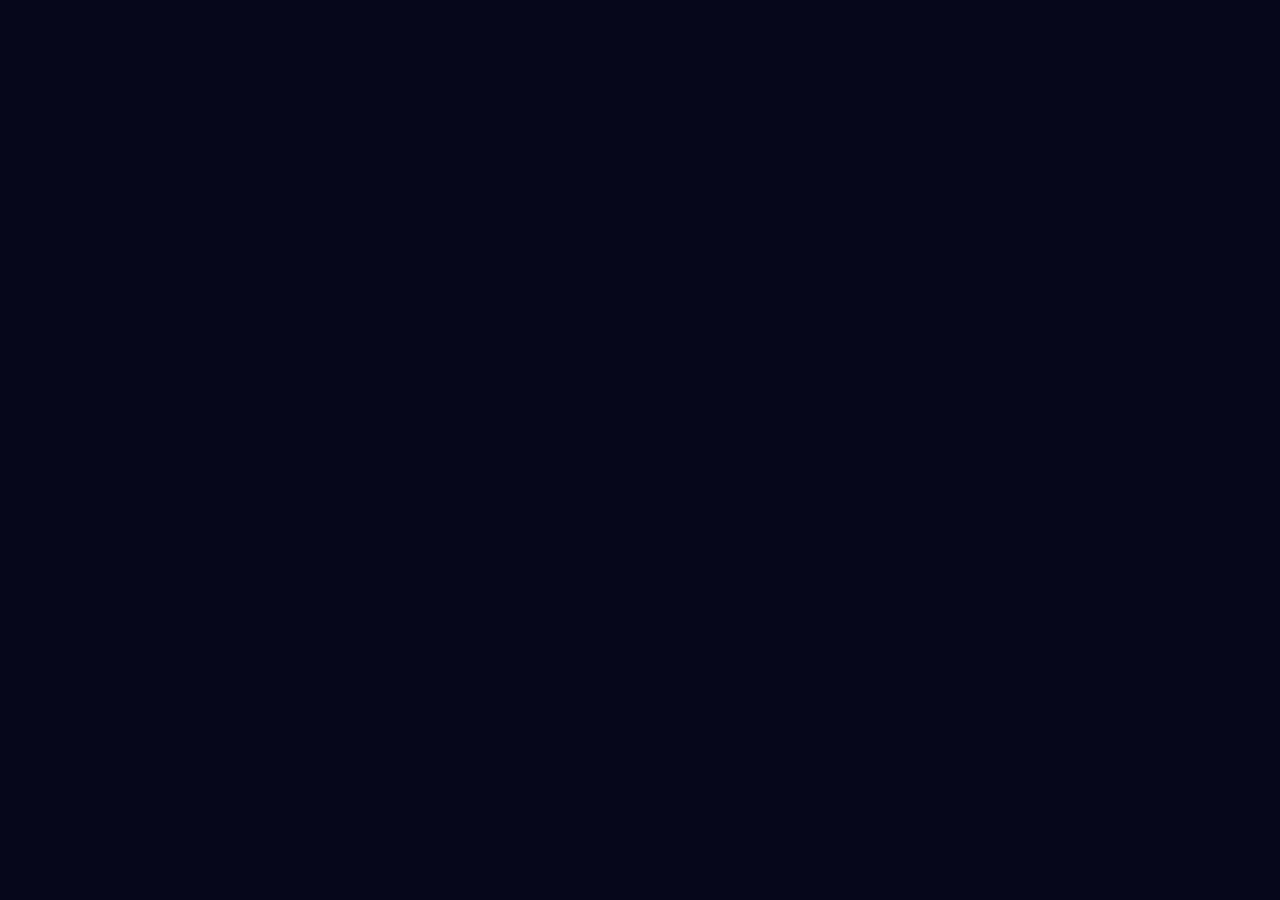
==== commit 7eaa9025: "Add files via upload" ====
--- a/index.html
+++ b/index.html
@@ -7,7 +7,7 @@
     <meta name="description" content="Wladimiro Leone — postdoctoral researcher in high-energy astrophysics, time-domain astronomy, and fundamental physics." />
     <link rel="icon" href="./favicon.svg" />
     <title>Wladimiro Leone | High-Energy Astrophysicist</title>
-    <script type="module" crossorigin src="./assets/index-cv-ulx-20261113.js"></script>
+    <script type="module" crossorigin src="./assets/index-cv-bio-ulx-20261113.js"></script>
     <link rel="stylesheet" crossorigin href="./assets/index-D2WrlSxH.css">
   </head>
   <body>
